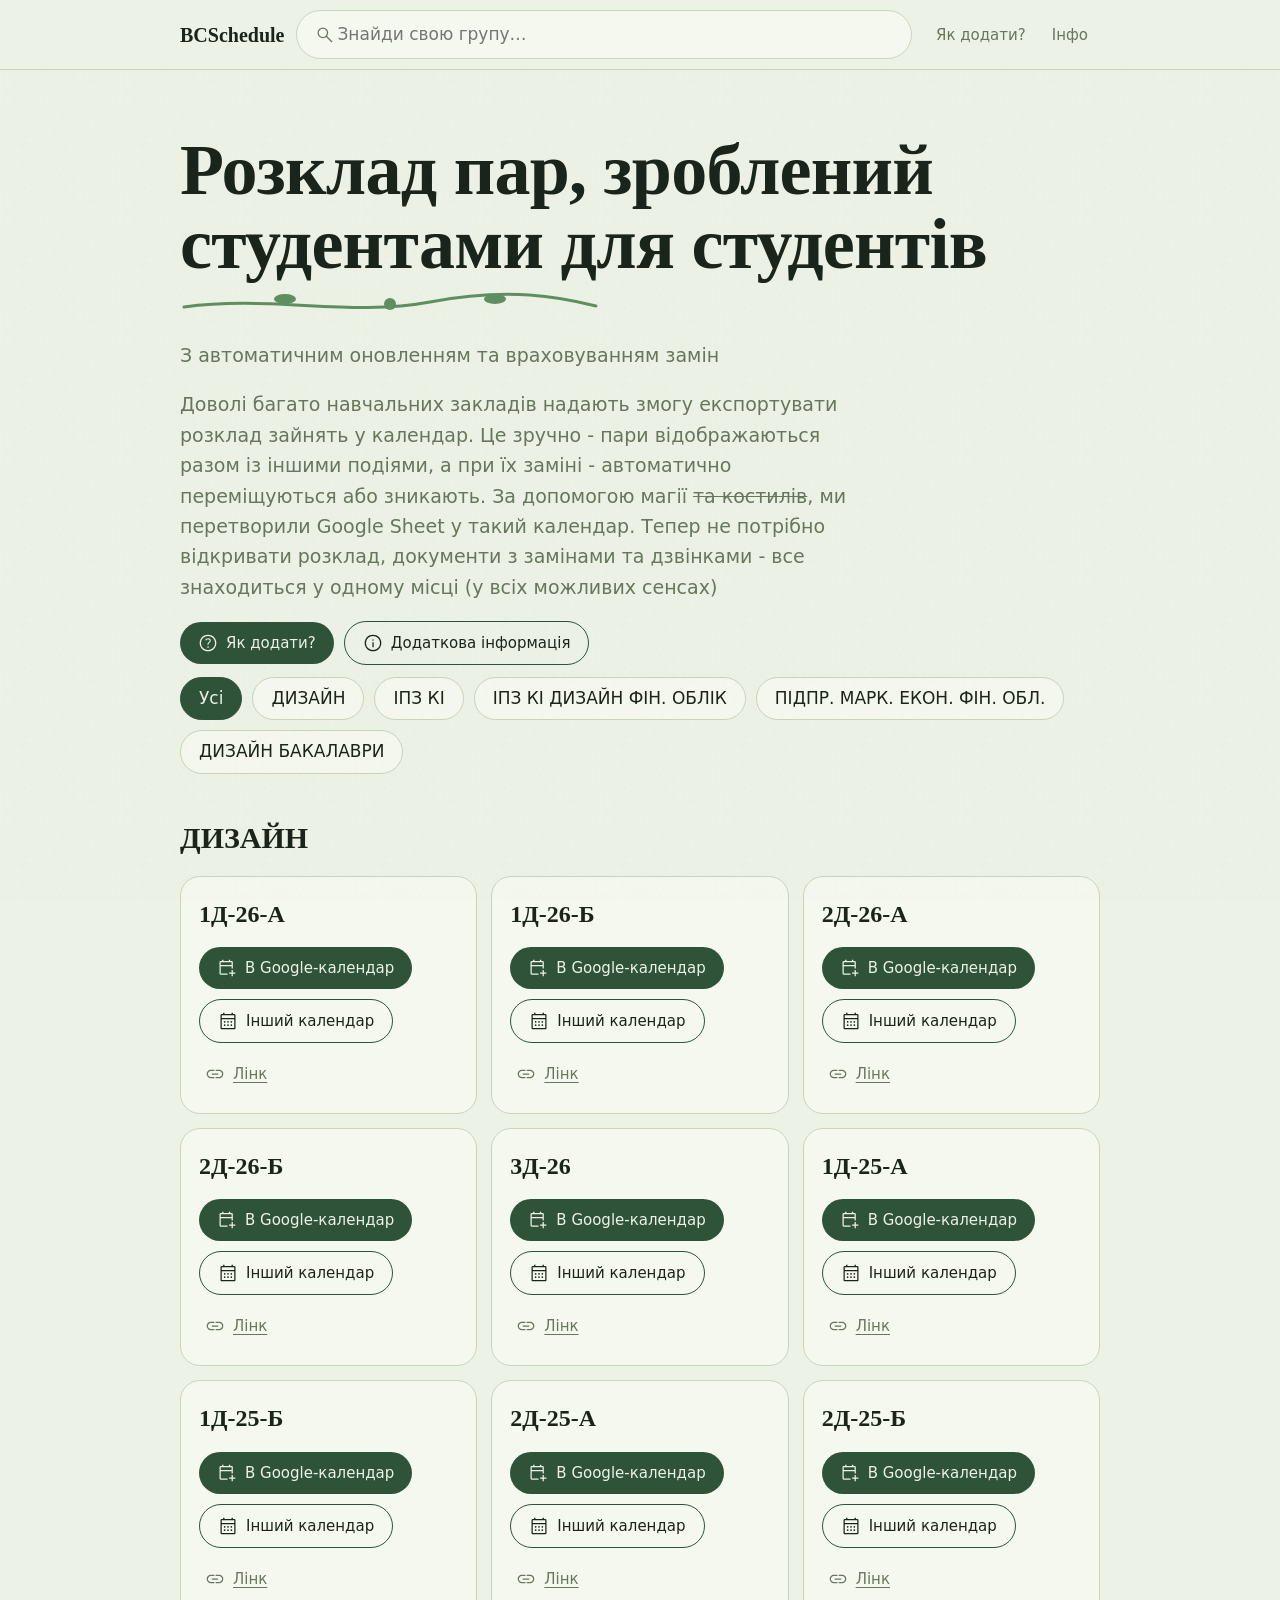
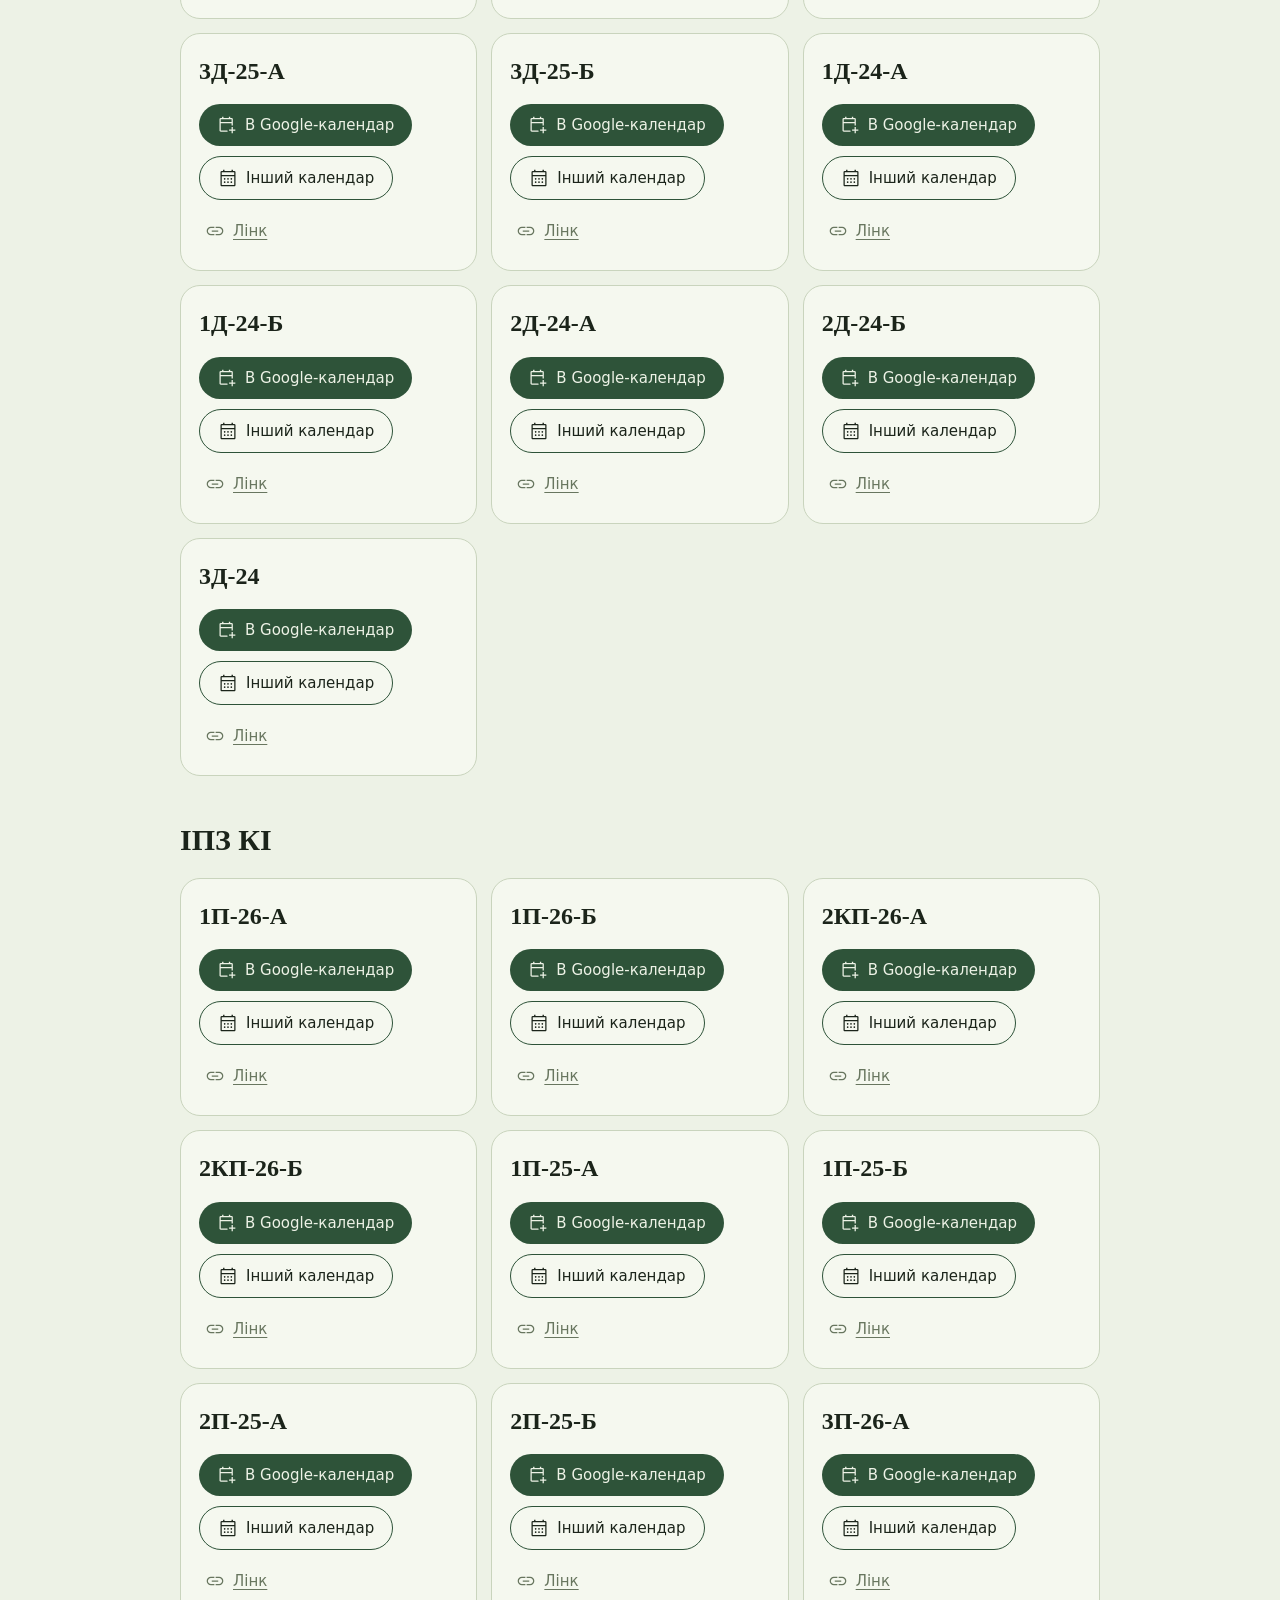
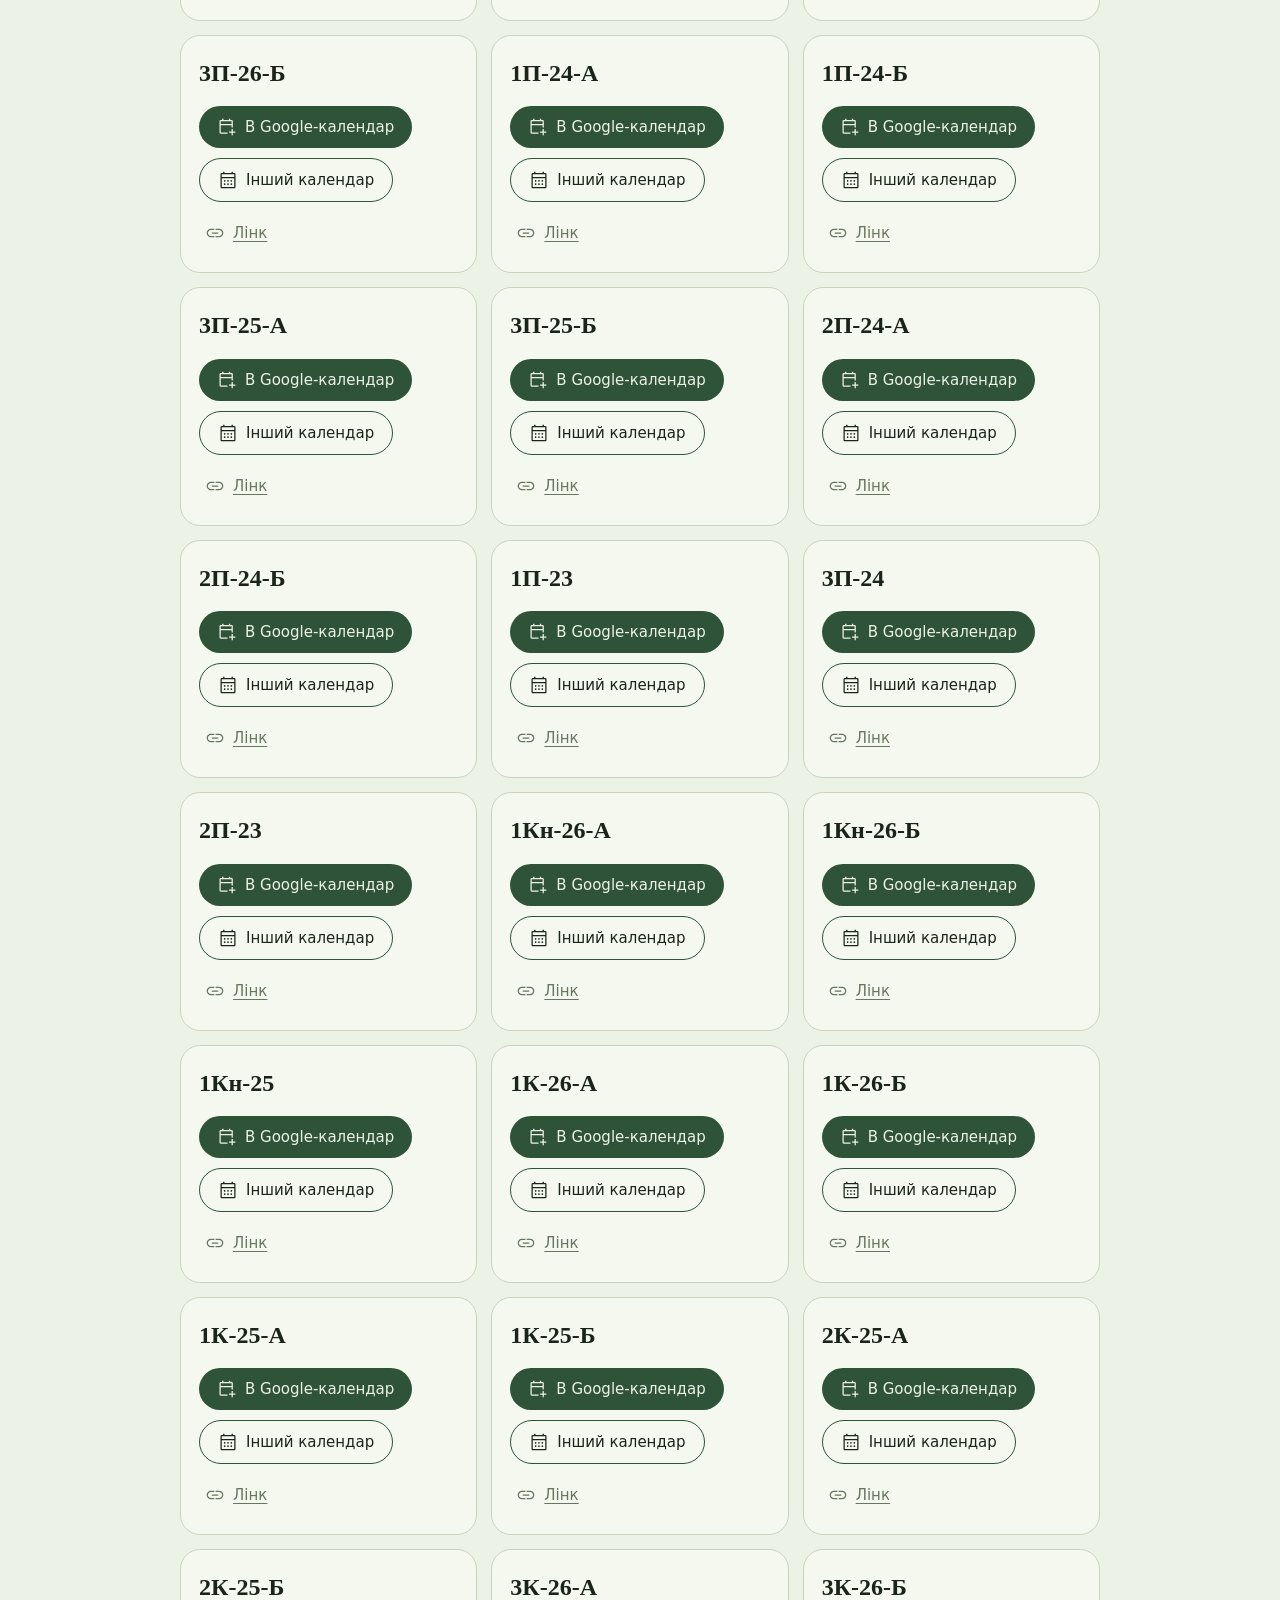
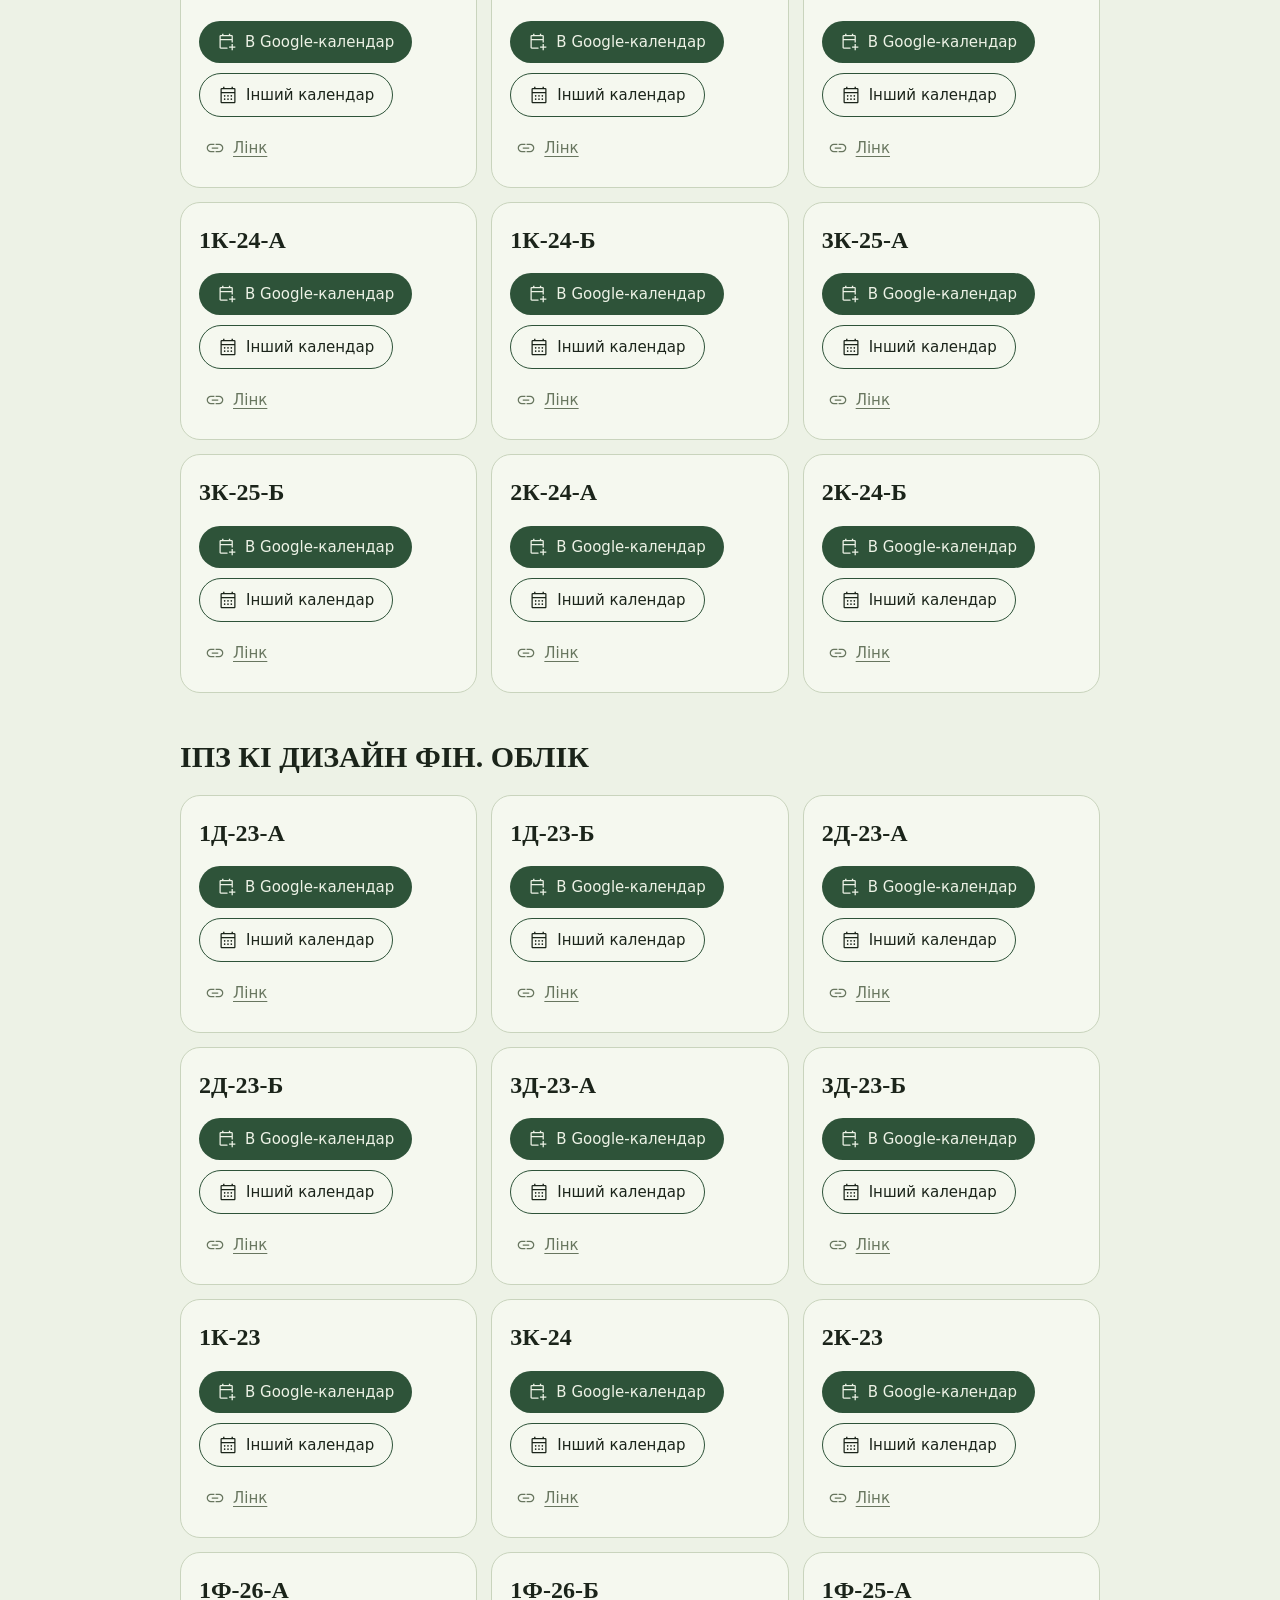
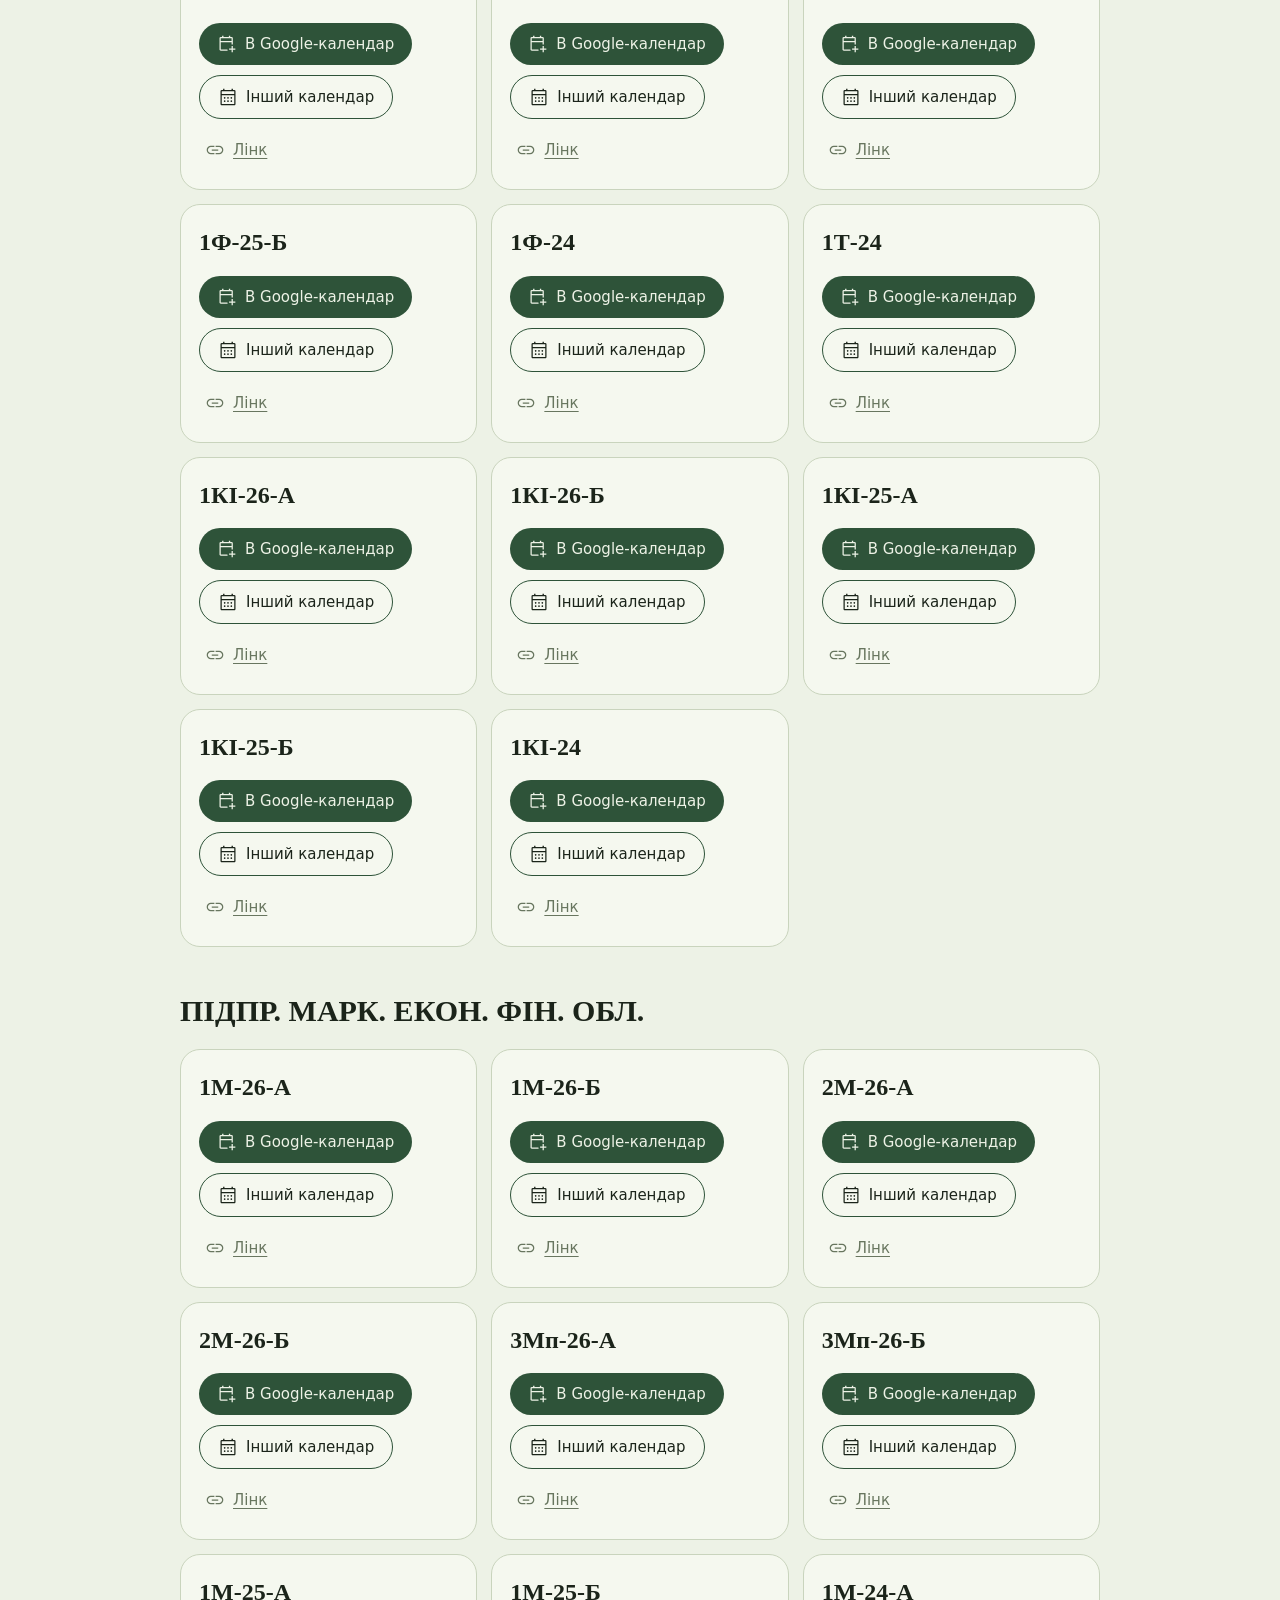
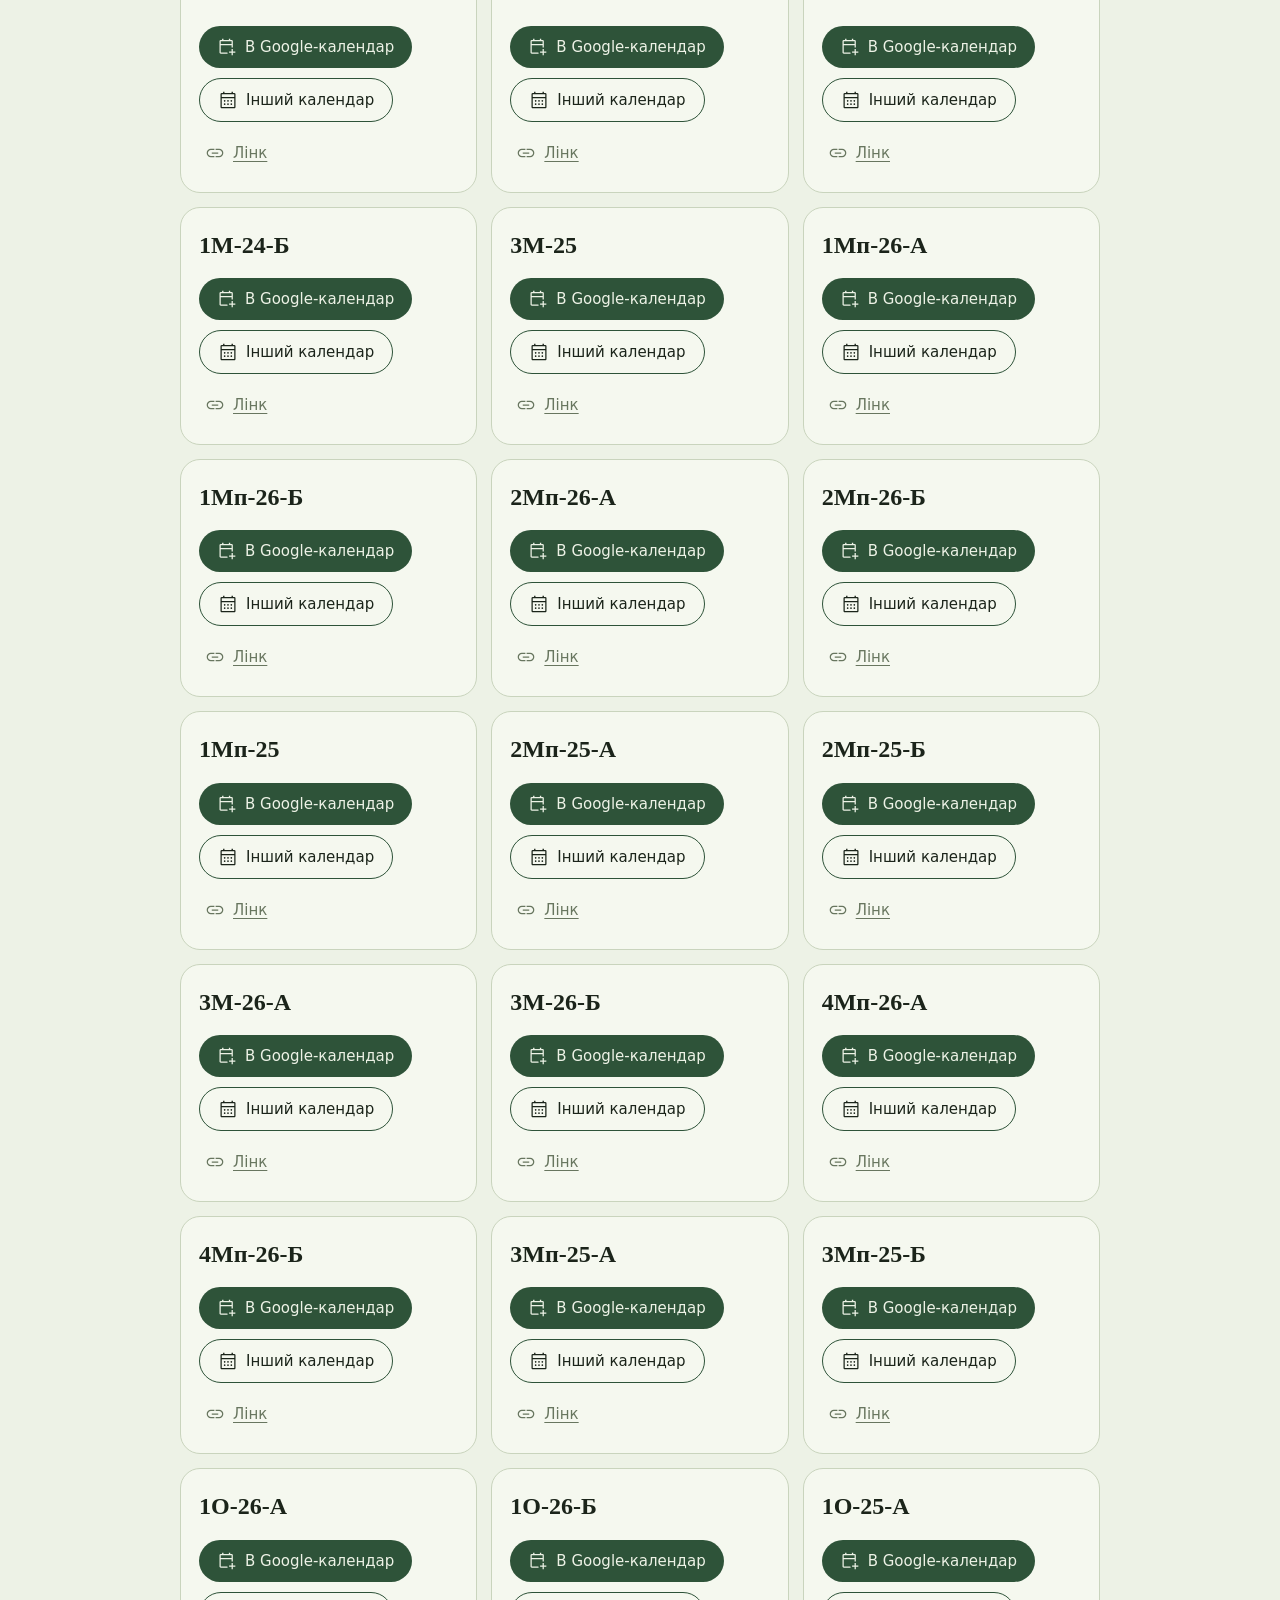
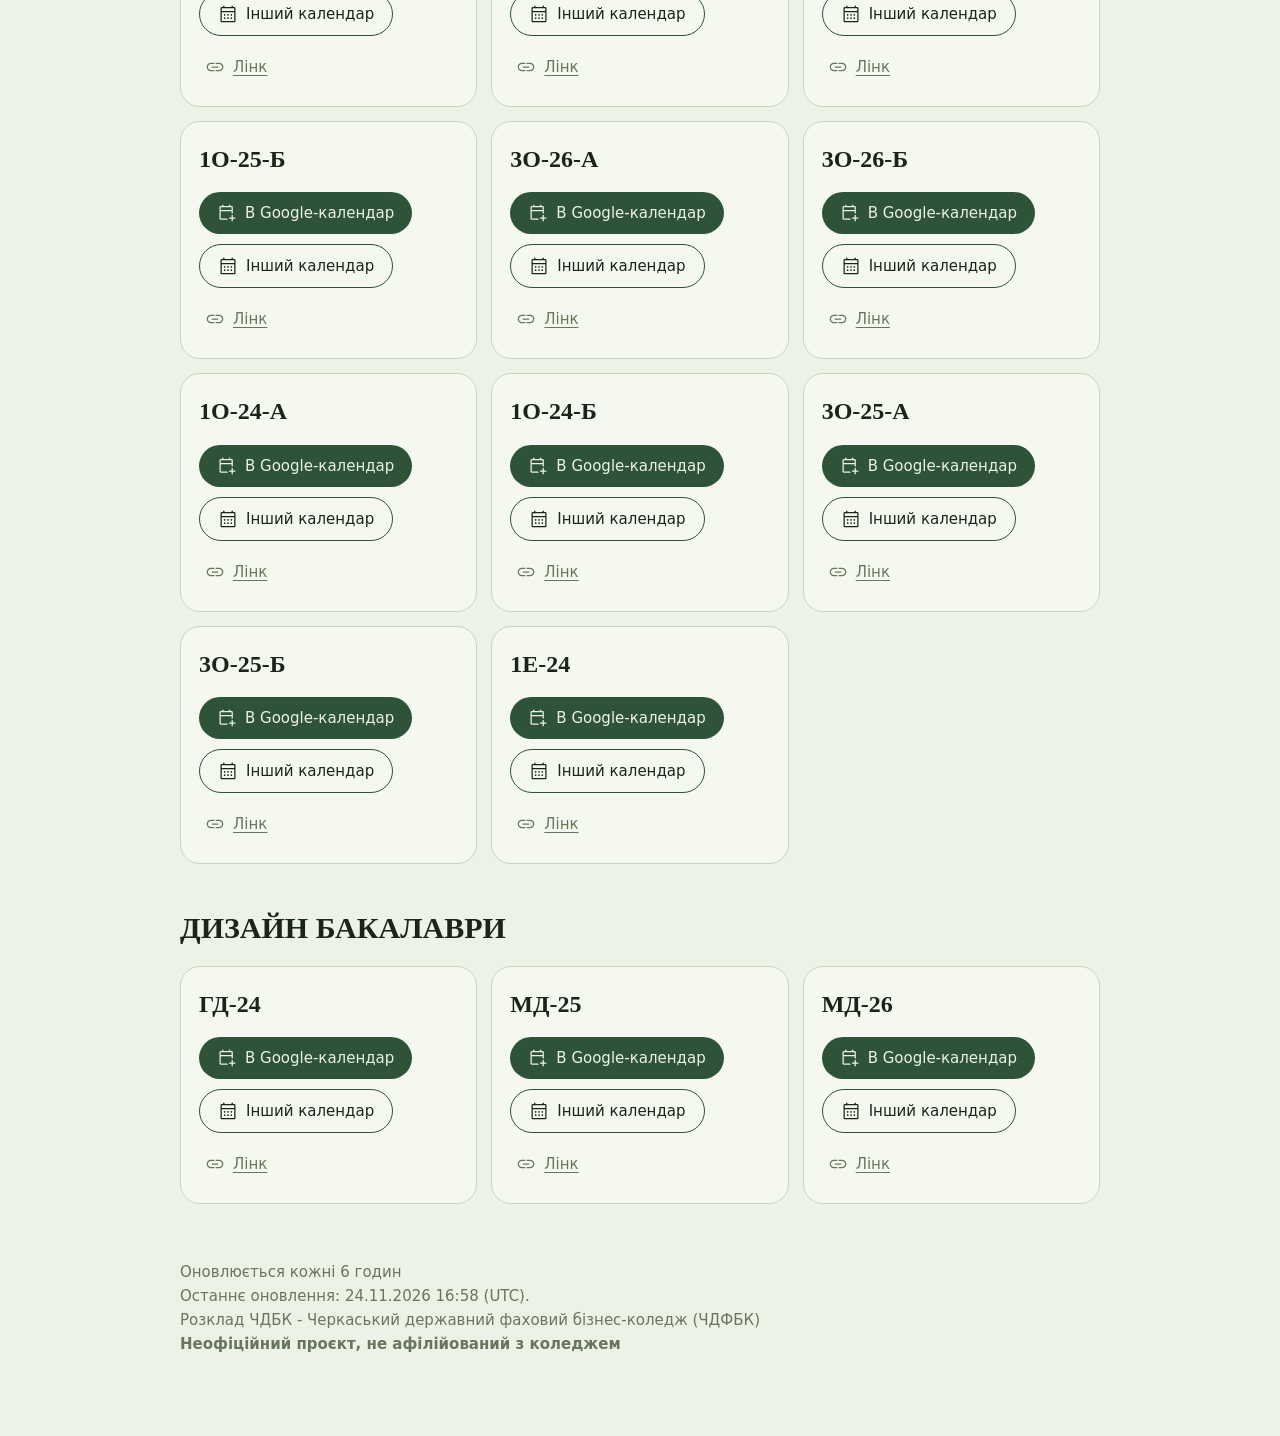
==== index.html @ 6fc3500c "regen calendars 2026-11-24" ====
<!doctype html><html lang="uk"><head><meta charset="utf-8">
<meta name="viewport" content="width=device-width,initial-scale=1">
<title>BCSchedule</title>
<link rel="icon" type="image/svg+xml" href="favicon.svg">
<meta name="description" content="Неофіційний розклад занять ЧДБК (ЧДФБК) з можливістю додавання у календар">
<meta name="keywords" content="розклад, ЧДБК, ЧДФБК, Черкаський державний фаховий бізнес-коледж, розклад занять, календар, групи, пари">
<meta name="theme-color" content="#edf2e6">
<meta property="og:type" content="website">
<meta property="og:title" content="Неофіційний розклад пар ЧДБК">
<meta property="og:description" content="Обирай групу — пари самі прийдуть у твій календар">
<script data-goatcounter="https://bcschedule.goatcounter.com/count" async src="//gc.zgo.at/count.js"></script>
<meta name="google-site-verification" content="uGk621K82j_O0Twhiou4c1LqOzossy-005O0nijx-Ig" />
<link rel="stylesheet" href="style.css"></head><body><svg aria-hidden="true" style="position:absolute;width:0;height:0;overflow:hidden"><defs><symbol id="i-search" viewBox="0 -960 960 960"><path d="M796-121 533-384q-30 26-70 40.5T378-329q-108 0-183-75t-75-181q0-106 75-181t182-75q106 0 180.5 75T632-585q0 43-14 83t-42 75l264 262-44 44ZM377-389q81 0 138-57.5T572-585q0-81-57-138.5T377-781q-82 0-139.5 57.5T180-585q0 81 57.5 138.5T377-389Z"/></symbol><symbol id="i-help" viewBox="0 -960 960 960"><path d="M511-258q11-11 11-27t-11-27q-11-11-27-11t-27 11q-11 11-11 27t11 27q11 11 27 11t27-11Zm-62-135h59q0-26 6.5-47.5T555-490q31-26 44-51t13-55q0-53-34.5-85T486-713q-49 0-86.5 24.5T345-621l53 20q11-28 33-43.5t52-15.5q34 0 55 18.5t21 47.5q0 22-13 41.5T508-512q-30 26-44.5 51.5T449-393Zm31 313q-82 0-155-31.5t-127.5-86Q143-252 111.5-325T80-480q0-83 31.5-156t86-127Q252-817 325-848.5T480-880q83 0 156 31.5T763-763q54 54 85.5 127T880-480q0 82-31.5 155T763-197.5q-54 54.5-127 86T480-80Zm0-60q142 0 241-99.5T820-480q0-142-99-241t-241-99q-141 0-240.5 99T140-480q0 141 99.5 240.5T480-140Zm0-340Z"/></symbol><symbol id="i-info" viewBox="0 -960 960 960"><path d="M453-280h60v-240h-60v240Zm50.5-323.2q9.5-9.2 9.5-22.8 0-14.45-9.48-24.22-9.48-9.78-23.5-9.78t-23.52 9.78Q447-640.45 447-626q0 13.6 9.48 22.8 9.48 9.2 23.5 9.2t23.52-9.2ZM480.27-80q-82.74 0-155.5-31.5Q252-143 197.5-197.5t-86-127.34Q80-397.68 80-480.5t31.5-155.66Q143-709 197.5-763t127.34-85.5Q397.68-880 480.5-880t155.66 31.5Q709-817 763-763t85.5 127Q880-563 880-480.27q0 82.74-31.5 155.5Q817-252 763-197.68q-54 54.31-127 86Q563-80 480.27-80Zm.23-60Q622-140 721-239.5t99-241Q820-622 721.19-721T480-820q-141 0-240.5 98.81T140-480q0 141 99.5 240.5t241 99.5Zm-.5-340Z"/></symbol><symbol id="i-gcal" viewBox="0 -960 960 960"><path d="M700-80v-120H580v-60h120v-120h60v120h120v60H760v120h-60Zm-520-80q-24 0-42-18t-18-42v-540q0-24 18-42t42-18h65v-60h65v60h260v-60h65v60h65q24 0 42 18t18 42v302q-15-2-30-2t-30 2v-112H180v350h320q0 15 3 30t8 30H180Zm0-470h520v-130H180v130Zm0 0v-130 130Z"/></symbol><symbol id="i-cal" viewBox="0 -960 960 960"><path d="M180-80q-24 0-42-18t-18-42v-620q0-24 18-42t42-18h65v-60h65v60h340v-60h65v60h65q24 0 42 18t18 42v620q0 24-18 42t-42 18H180Zm0-60h600v-430H180v430Zm0-490h600v-130H180v130Zm0 0v-130 130Zm300 230q-17 0-28.5-11.5T440-440q0-17 11.5-28.5T480-480q17 0 28.5 11.5T520-440q0 17-11.5 28.5T480-400Zm-188.5-11.5Q280-423 280-440t11.5-28.5Q303-480 320-480t28.5 11.5Q360-457 360-440t-11.5 28.5Q337-400 320-400t-28.5-11.5ZM640-400q-17 0-28.5-11.5T600-440q0-17 11.5-28.5T640-480q17 0 28.5 11.5T680-440q0 17-11.5 28.5T640-400ZM480-240q-17 0-28.5-11.5T440-280q0-17 11.5-28.5T480-320q17 0 28.5 11.5T520-280q0 17-11.5 28.5T480-240Zm-188.5-11.5Q280-263 280-280t11.5-28.5Q303-320 320-320t28.5 11.5Q360-297 360-280t-11.5 28.5Q337-240 320-240t-28.5-11.5ZM640-240q-17 0-28.5-11.5T600-280q0-17 11.5-28.5T640-320q17 0 28.5 11.5T680-280q0 17-11.5 28.5T640-240Z"/></symbol><symbol id="i-link" viewBox="0 -960 960 960"><path d="M450-280H280q-83 0-141.5-58.5T80-480q0-83 58.5-141.5T280-680h170v60H280q-58.33 0-99.17 40.76-40.83 40.77-40.83 99Q140-422 180.83-381q40.84 41 99.17 41h170v60ZM325-450v-60h310v60H325Zm185 170v-60h170q58.33 0 99.17-40.76 40.83-40.77 40.83-99Q820-538 779.17-579q-40.84-41-99.17-41H510v-60h170q83 0 141.5 58.5T880-480q0 83-58.5 141.5T680-280H510Z"/></symbol></defs></svg><nav class="nav"><div class="nav-in"><a class="brand" href="index.html">BCSchedule</a><div class="search"><svg class="ic"><use href="#i-search"/></svg><input id="q" placeholder="Знайди свою групу…" autocomplete="off"></div><span class="nav-links"><a href="guide.html">Як додати?</a><a href="info.html">Інфо</a></span></div></nav><div class="wrap">
<div class="hero"><h1>Розклад пар, зроблений студентами для студентів</h1>
<svg class="vine" viewBox="0 0 420 34" aria-hidden="true">
<path d="M4 20 C 90 8, 170 30, 250 15 S 380 10, 416 19"/>
<ellipse class="l1" cx="105" cy="12" rx="11" ry="5" transform="rotate(-24 105 12)"/>
<ellipse class="l2" cx="210" cy="17" rx="6" ry="6"/>
<ellipse class="l3" cx="315" cy="12" rx="11" ry="5" transform="rotate(18 315 12)"/>
</svg>
<p class="sub">З автоматичним оновленням та враховуванням замін</p>
<p class="sub">Доволі багато навчальних закладів надають змогу експортувати розклад зайнять у календар. Це зручно - пари відображаються разом із іншими подіями, а при їх заміні - автоматично переміщуються або зникають. За допомогою магії <s>та костилів</s>, ми перетворили Google Sheet у такий календар. Тепер не потрібно відкривати розклад, документи з замінами та дзвінками - все знаходиться у одному місці (у всіх можливих сенсах)</p>
<span class="row"><a class="btn fill" href="guide.html"><svg class="ic"><use href="#i-help"/></svg>Як додати?</a><a class="btn tonal" href="info.html"><svg class="ic"><use href="#i-info"/></svg>Додаткова інформація</a></span></div>
<div class="chips"><button class="chip on" data-s="">Усі</button><button class="chip" data-s="ДИЗАЙН">ДИЗАЙН</button><button class="chip" data-s="ІПЗ   КІ">ІПЗ КІ</button><button class="chip" data-s="ІПЗ   КІ ДИЗАЙН ФІН. ОБЛІК">ІПЗ КІ ДИЗАЙН ФІН. ОБЛІК</button><button class="chip" data-s="ПІДПР.  МАРК.   ЕКОН. ФІН. ОБЛ.">ПІДПР. МАРК. ЕКОН. ФІН. ОБЛ.</button><button class="chip" data-s="ДИЗАЙН БАКАЛАВРИ">ДИЗАЙН БАКАЛАВРИ</button></div>
<div id="secs"><h2>ДИЗАЙН</h2><div class='grid'><div class="card" style="animation-delay:0ms" data-g="1д-26-а" data-s="ДИЗАЙН"><span class="t">1Д-26-А</span><span class="row"><a class="btn fill" href="https://calendar.google.com/calendar/r?cid=https%3A%2F%2Fschdl.eu.cc%2Fcalendars%2F1%25D0%2594-26-%25D0%2590.ics" data-gcal="calendars/1Д-26-А.ics"><svg class="ic"><use href="#i-gcal"/></svg>В Google-календар</a><a class="btn tonal" href="webcal://schdl.eu.cc/calendars/1%D0%94-26-%D0%90.ics" data-sub="calendars/1Д-26-А.ics"><svg class="ic"><use href="#i-cal"/></svg>Інший календар</a><button class="btn out" data-link="calendars/1Д-26-А.ics"><svg class="ic"><use href="#i-link"/></svg>Лінк</button></span></div><div class="card" style="animation-delay:20ms" data-g="1д-26-б" data-s="ДИЗАЙН"><span class="t">1Д-26-Б</span><span class="row"><a class="btn fill" href="https://calendar.google.com/calendar/r?cid=https%3A%2F%2Fschdl.eu.cc%2Fcalendars%2F1%25D0%2594-26-%25D0%2591.ics" data-gcal="calendars/1Д-26-Б.ics"><svg class="ic"><use href="#i-gcal"/></svg>В Google-календар</a><a class="btn tonal" href="webcal://schdl.eu.cc/calendars/1%D0%94-26-%D0%91.ics" data-sub="calendars/1Д-26-Б.ics"><svg class="ic"><use href="#i-cal"/></svg>Інший календар</a><button class="btn out" data-link="calendars/1Д-26-Б.ics"><svg class="ic"><use href="#i-link"/></svg>Лінк</button></span></div><div class="card" style="animation-delay:40ms" data-g="2д-26-а" data-s="ДИЗАЙН"><span class="t">2Д-26-А</span><span class="row"><a class="btn fill" href="https://calendar.google.com/calendar/r?cid=https%3A%2F%2Fschdl.eu.cc%2Fcalendars%2F2%25D0%2594-26-%25D0%2590.ics" data-gcal="calendars/2Д-26-А.ics"><svg class="ic"><use href="#i-gcal"/></svg>В Google-календар</a><a class="btn tonal" href="webcal://schdl.eu.cc/calendars/2%D0%94-26-%D0%90.ics" data-sub="calendars/2Д-26-А.ics"><svg class="ic"><use href="#i-cal"/></svg>Інший календар</a><button class="btn out" data-link="calendars/2Д-26-А.ics"><svg class="ic"><use href="#i-link"/></svg>Лінк</button></span></div><div class="card" style="animation-delay:60ms" data-g="2д-26-б" data-s="ДИЗАЙН"><span class="t">2Д-26-Б</span><span class="row"><a class="btn fill" href="https://calendar.google.com/calendar/r?cid=https%3A%2F%2Fschdl.eu.cc%2Fcalendars%2F2%25D0%2594-26-%25D0%2591.ics" data-gcal="calendars/2Д-26-Б.ics"><svg class="ic"><use href="#i-gcal"/></svg>В Google-календар</a><a class="btn tonal" href="webcal://schdl.eu.cc/calendars/2%D0%94-26-%D0%91.ics" data-sub="calendars/2Д-26-Б.ics"><svg class="ic"><use href="#i-cal"/></svg>Інший календар</a><button class="btn out" data-link="calendars/2Д-26-Б.ics"><svg class="ic"><use href="#i-link"/></svg>Лінк</button></span></div><div class="card" style="animation-delay:80ms" data-g="3д-26" data-s="ДИЗАЙН"><span class="t">3Д-26</span><span class="row"><a class="btn fill" href="https://calendar.google.com/calendar/r?cid=https%3A%2F%2Fschdl.eu.cc%2Fcalendars%2F3%25D0%2594-26.ics" data-gcal="calendars/3Д-26.ics"><svg class="ic"><use href="#i-gcal"/></svg>В Google-календар</a><a class="btn tonal" href="webcal://schdl.eu.cc/calendars/3%D0%94-26.ics" data-sub="calendars/3Д-26.ics"><svg class="ic"><use href="#i-cal"/></svg>Інший календар</a><button class="btn out" data-link="calendars/3Д-26.ics"><svg class="ic"><use href="#i-link"/></svg>Лінк</button></span></div><div class="card" style="animation-delay:100ms" data-g="1д-25-а" data-s="ДИЗАЙН"><span class="t">1Д-25-А</span><span class="row"><a class="btn fill" href="https://calendar.google.com/calendar/r?cid=https%3A%2F%2Fschdl.eu.cc%2Fcalendars%2F1%25D0%2594-25-%25D0%2590.ics" data-gcal="calendars/1Д-25-А.ics"><svg class="ic"><use href="#i-gcal"/></svg>В Google-календар</a><a class="btn tonal" href="webcal://schdl.eu.cc/calendars/1%D0%94-25-%D0%90.ics" data-sub="calendars/1Д-25-А.ics"><svg class="ic"><use href="#i-cal"/></svg>Інший календар</a><button class="btn out" data-link="calendars/1Д-25-А.ics"><svg class="ic"><use href="#i-link"/></svg>Лінк</button></span></div><div class="card" style="animation-delay:120ms" data-g="1д-25-б" data-s="ДИЗАЙН"><span class="t">1Д-25-Б</span><span class="row"><a class="btn fill" href="https://calendar.google.com/calendar/r?cid=https%3A%2F%2Fschdl.eu.cc%2Fcalendars%2F1%25D0%2594-25-%25D0%2591.ics" data-gcal="calendars/1Д-25-Б.ics"><svg class="ic"><use href="#i-gcal"/></svg>В Google-календар</a><a class="btn tonal" href="webcal://schdl.eu.cc/calendars/1%D0%94-25-%D0%91.ics" data-sub="calendars/1Д-25-Б.ics"><svg class="ic"><use href="#i-cal"/></svg>Інший календар</a><button class="btn out" data-link="calendars/1Д-25-Б.ics"><svg class="ic"><use href="#i-link"/></svg>Лінк</button></span></div><div class="card" style="animation-delay:140ms" data-g="2д-25-а" data-s="ДИЗАЙН"><span class="t">2Д-25-А</span><span class="row"><a class="btn fill" href="https://calendar.google.com/calendar/r?cid=https%3A%2F%2Fschdl.eu.cc%2Fcalendars%2F2%25D0%2594-25-%25D0%2590.ics" data-gcal="calendars/2Д-25-А.ics"><svg class="ic"><use href="#i-gcal"/></svg>В Google-календар</a><a class="btn tonal" href="webcal://schdl.eu.cc/calendars/2%D0%94-25-%D0%90.ics" data-sub="calendars/2Д-25-А.ics"><svg class="ic"><use href="#i-cal"/></svg>Інший календар</a><button class="btn out" data-link="calendars/2Д-25-А.ics"><svg class="ic"><use href="#i-link"/></svg>Лінк</button></span></div><div class="card" style="animation-delay:160ms" data-g="2д-25-б" data-s="ДИЗАЙН"><span class="t">2Д-25-Б</span><span class="row"><a class="btn fill" href="https://calendar.google.com/calendar/r?cid=https%3A%2F%2Fschdl.eu.cc%2Fcalendars%2F2%25D0%2594-25-%25D0%2591.ics" data-gcal="calendars/2Д-25-Б.ics"><svg class="ic"><use href="#i-gcal"/></svg>В Google-календар</a><a class="btn tonal" href="webcal://schdl.eu.cc/calendars/2%D0%94-25-%D0%91.ics" data-sub="calendars/2Д-25-Б.ics"><svg class="ic"><use href="#i-cal"/></svg>Інший календар</a><button class="btn out" data-link="calendars/2Д-25-Б.ics"><svg class="ic"><use href="#i-link"/></svg>Лінк</button></span></div><div class="card" style="animation-delay:180ms" data-g="3д-25-а" data-s="ДИЗАЙН"><span class="t">3Д-25-А</span><span class="row"><a class="btn fill" href="https://calendar.google.com/calendar/r?cid=https%3A%2F%2Fschdl.eu.cc%2Fcalendars%2F3%25D0%2594-25-%25D0%2590.ics" data-gcal="calendars/3Д-25-А.ics"><svg class="ic"><use href="#i-gcal"/></svg>В Google-календар</a><a class="btn tonal" href="webcal://schdl.eu.cc/calendars/3%D0%94-25-%D0%90.ics" data-sub="calendars/3Д-25-А.ics"><svg class="ic"><use href="#i-cal"/></svg>Інший календар</a><button class="btn out" data-link="calendars/3Д-25-А.ics"><svg class="ic"><use href="#i-link"/></svg>Лінк</button></span></div><div class="card" style="animation-delay:200ms" data-g="3д-25-б" data-s="ДИЗАЙН"><span class="t">3Д-25-Б</span><span class="row"><a class="btn fill" href="https://calendar.google.com/calendar/r?cid=https%3A%2F%2Fschdl.eu.cc%2Fcalendars%2F3%25D0%2594-25-%25D0%2591.ics" data-gcal="calendars/3Д-25-Б.ics"><svg class="ic"><use href="#i-gcal"/></svg>В Google-календар</a><a class="btn tonal" href="webcal://schdl.eu.cc/calendars/3%D0%94-25-%D0%91.ics" data-sub="calendars/3Д-25-Б.ics"><svg class="ic"><use href="#i-cal"/></svg>Інший календар</a><button class="btn out" data-link="calendars/3Д-25-Б.ics"><svg class="ic"><use href="#i-link"/></svg>Лінк</button></span></div><div class="card" style="animation-delay:220ms" data-g="1д-24-а" data-s="ДИЗАЙН"><span class="t">1Д-24-А</span><span class="row"><a class="btn fill" href="https://calendar.google.com/calendar/r?cid=https%3A%2F%2Fschdl.eu.cc%2Fcalendars%2F1%25D0%2594-24-%25D0%2590.ics" data-gcal="calendars/1Д-24-А.ics"><svg class="ic"><use href="#i-gcal"/></svg>В Google-календар</a><a class="btn tonal" href="webcal://schdl.eu.cc/calendars/1%D0%94-24-%D0%90.ics" data-sub="calendars/1Д-24-А.ics"><svg class="ic"><use href="#i-cal"/></svg>Інший календар</a><button class="btn out" data-link="calendars/1Д-24-А.ics"><svg class="ic"><use href="#i-link"/></svg>Лінк</button></span></div><div class="card" style="animation-delay:240ms" data-g="1д-24-б" data-s="ДИЗАЙН"><span class="t">1Д-24-Б</span><span class="row"><a class="btn fill" href="https://calendar.google.com/calendar/r?cid=https%3A%2F%2Fschdl.eu.cc%2Fcalendars%2F1%25D0%2594-24-%25D0%2591.ics" data-gcal="calendars/1Д-24-Б.ics"><svg class="ic"><use href="#i-gcal"/></svg>В Google-календар</a><a class="btn tonal" href="webcal://schdl.eu.cc/calendars/1%D0%94-24-%D0%91.ics" data-sub="calendars/1Д-24-Б.ics"><svg class="ic"><use href="#i-cal"/></svg>Інший календар</a><button class="btn out" data-link="calendars/1Д-24-Б.ics"><svg class="ic"><use href="#i-link"/></svg>Лінк</button></span></div><div class="card" style="animation-delay:260ms" data-g="2д-24-а" data-s="ДИЗАЙН"><span class="t">2Д-24-А</span><span class="row"><a class="btn fill" href="https://calendar.google.com/calendar/r?cid=https%3A%2F%2Fschdl.eu.cc%2Fcalendars%2F2%25D0%2594-24-%25D0%2590.ics" data-gcal="calendars/2Д-24-А.ics"><svg class="ic"><use href="#i-gcal"/></svg>В Google-календар</a><a class="btn tonal" href="webcal://schdl.eu.cc/calendars/2%D0%94-24-%D0%90.ics" data-sub="calendars/2Д-24-А.ics"><svg class="ic"><use href="#i-cal"/></svg>Інший календар</a><button class="btn out" data-link="calendars/2Д-24-А.ics"><svg class="ic"><use href="#i-link"/></svg>Лінк</button></span></div><div class="card" style="animation-delay:280ms" data-g="2д-24-б" data-s="ДИЗАЙН"><span class="t">2Д-24-Б</span><span class="row"><a class="btn fill" href="https://calendar.google.com/calendar/r?cid=https%3A%2F%2Fschdl.eu.cc%2Fcalendars%2F2%25D0%2594-24-%25D0%2591.ics" data-gcal="calendars/2Д-24-Б.ics"><svg class="ic"><use href="#i-gcal"/></svg>В Google-календар</a><a class="btn tonal" href="webcal://schdl.eu.cc/calendars/2%D0%94-24-%D0%91.ics" data-sub="calendars/2Д-24-Б.ics"><svg class="ic"><use href="#i-cal"/></svg>Інший календар</a><button class="btn out" data-link="calendars/2Д-24-Б.ics"><svg class="ic"><use href="#i-link"/></svg>Лінк</button></span></div><div class="card" style="animation-delay:300ms" data-g="3д-24" data-s="ДИЗАЙН"><span class="t">3Д-24</span><span class="row"><a class="btn fill" href="https://calendar.google.com/calendar/r?cid=https%3A%2F%2Fschdl.eu.cc%2Fcalendars%2F3%25D0%2594-24.ics" data-gcal="calendars/3Д-24.ics"><svg class="ic"><use href="#i-gcal"/></svg>В Google-календар</a><a class="btn tonal" href="webcal://schdl.eu.cc/calendars/3%D0%94-24.ics" data-sub="calendars/3Д-24.ics"><svg class="ic"><use href="#i-cal"/></svg>Інший календар</a><button class="btn out" data-link="calendars/3Д-24.ics"><svg class="ic"><use href="#i-link"/></svg>Лінк</button></span></div></div><h2>ІПЗ КІ</h2><div class='grid'><div class="card" style="animation-delay:0ms" data-g="1п-26-а" data-s="ІПЗ   КІ"><span class="t">1П-26-А</span><span class="row"><a class="btn fill" href="https://calendar.google.com/calendar/r?cid=https%3A%2F%2Fschdl.eu.cc%2Fcalendars%2F1%25D0%259F-26-%25D0%2590.ics" data-gcal="calendars/1П-26-А.ics"><svg class="ic"><use href="#i-gcal"/></svg>В Google-календар</a><a class="btn tonal" href="webcal://schdl.eu.cc/calendars/1%D0%9F-26-%D0%90.ics" data-sub="calendars/1П-26-А.ics"><svg class="ic"><use href="#i-cal"/></svg>Інший календар</a><button class="btn out" data-link="calendars/1П-26-А.ics"><svg class="ic"><use href="#i-link"/></svg>Лінк</button></span></div><div class="card" style="animation-delay:20ms" data-g="1п-26-б" data-s="ІПЗ   КІ"><span class="t">1П-26-Б</span><span class="row"><a class="btn fill" href="https://calendar.google.com/calendar/r?cid=https%3A%2F%2Fschdl.eu.cc%2Fcalendars%2F1%25D0%259F-26-%25D0%2591.ics" data-gcal="calendars/1П-26-Б.ics"><svg class="ic"><use href="#i-gcal"/></svg>В Google-календар</a><a class="btn tonal" href="webcal://schdl.eu.cc/calendars/1%D0%9F-26-%D0%91.ics" data-sub="calendars/1П-26-Б.ics"><svg class="ic"><use href="#i-cal"/></svg>Інший календар</a><button class="btn out" data-link="calendars/1П-26-Б.ics"><svg class="ic"><use href="#i-link"/></svg>Лінк</button></span></div><div class="card" style="animation-delay:40ms" data-g="2кп-26-а" data-s="ІПЗ   КІ"><span class="t">2КП-26-А</span><span class="row"><a class="btn fill" href="https://calendar.google.com/calendar/r?cid=https%3A%2F%2Fschdl.eu.cc%2Fcalendars%2F2%25D0%259A%25D0%259F-26-%25D0%2590.ics" data-gcal="calendars/2КП-26-А.ics"><svg class="ic"><use href="#i-gcal"/></svg>В Google-календар</a><a class="btn tonal" href="webcal://schdl.eu.cc/calendars/2%D0%9A%D0%9F-26-%D0%90.ics" data-sub="calendars/2КП-26-А.ics"><svg class="ic"><use href="#i-cal"/></svg>Інший календар</a><button class="btn out" data-link="calendars/2КП-26-А.ics"><svg class="ic"><use href="#i-link"/></svg>Лінк</button></span></div><div class="card" style="animation-delay:60ms" data-g="2кп-26-б" data-s="ІПЗ   КІ"><span class="t">2КП-26-Б</span><span class="row"><a class="btn fill" href="https://calendar.google.com/calendar/r?cid=https%3A%2F%2Fschdl.eu.cc%2Fcalendars%2F2%25D0%259A%25D0%259F-26-%25D0%2591.ics" data-gcal="calendars/2КП-26-Б.ics"><svg class="ic"><use href="#i-gcal"/></svg>В Google-календар</a><a class="btn tonal" href="webcal://schdl.eu.cc/calendars/2%D0%9A%D0%9F-26-%D0%91.ics" data-sub="calendars/2КП-26-Б.ics"><svg class="ic"><use href="#i-cal"/></svg>Інший календар</a><button class="btn out" data-link="calendars/2КП-26-Б.ics"><svg class="ic"><use href="#i-link"/></svg>Лінк</button></span></div><div class="card" style="animation-delay:80ms" data-g="1п-25-а" data-s="ІПЗ   КІ"><span class="t">1П-25-А</span><span class="row"><a class="btn fill" href="https://calendar.google.com/calendar/r?cid=https%3A%2F%2Fschdl.eu.cc%2Fcalendars%2F1%25D0%259F-25-%25D0%2590.ics" data-gcal="calendars/1П-25-А.ics"><svg class="ic"><use href="#i-gcal"/></svg>В Google-календар</a><a class="btn tonal" href="webcal://schdl.eu.cc/calendars/1%D0%9F-25-%D0%90.ics" data-sub="calendars/1П-25-А.ics"><svg class="ic"><use href="#i-cal"/></svg>Інший календар</a><button class="btn out" data-link="calendars/1П-25-А.ics"><svg class="ic"><use href="#i-link"/></svg>Лінк</button></span></div><div class="card" style="animation-delay:100ms" data-g="1п-25-б" data-s="ІПЗ   КІ"><span class="t">1П-25-Б</span><span class="row"><a class="btn fill" href="https://calendar.google.com/calendar/r?cid=https%3A%2F%2Fschdl.eu.cc%2Fcalendars%2F1%25D0%259F-25-%25D0%2591.ics" data-gcal="calendars/1П-25-Б.ics"><svg class="ic"><use href="#i-gcal"/></svg>В Google-календар</a><a class="btn tonal" href="webcal://schdl.eu.cc/calendars/1%D0%9F-25-%D0%91.ics" data-sub="calendars/1П-25-Б.ics"><svg class="ic"><use href="#i-cal"/></svg>Інший календар</a><button class="btn out" data-link="calendars/1П-25-Б.ics"><svg class="ic"><use href="#i-link"/></svg>Лінк</button></span></div><div class="card" style="animation-delay:120ms" data-g="2п-25-а" data-s="ІПЗ   КІ"><span class="t">2П-25-А</span><span class="row"><a class="btn fill" href="https://calendar.google.com/calendar/r?cid=https%3A%2F%2Fschdl.eu.cc%2Fcalendars%2F2%25D0%259F-25-%25D0%2590.ics" data-gcal="calendars/2П-25-А.ics"><svg class="ic"><use href="#i-gcal"/></svg>В Google-календар</a><a class="btn tonal" href="webcal://schdl.eu.cc/calendars/2%D0%9F-25-%D0%90.ics" data-sub="calendars/2П-25-А.ics"><svg class="ic"><use href="#i-cal"/></svg>Інший календар</a><button class="btn out" data-link="calendars/2П-25-А.ics"><svg class="ic"><use href="#i-link"/></svg>Лінк</button></span></div><div class="card" style="animation-delay:140ms" data-g="2п-25-б" data-s="ІПЗ   КІ"><span class="t">2П-25-Б</span><span class="row"><a class="btn fill" href="https://calendar.google.com/calendar/r?cid=https%3A%2F%2Fschdl.eu.cc%2Fcalendars%2F2%25D0%259F-25-%25D0%2591.ics" data-gcal="calendars/2П-25-Б.ics"><svg class="ic"><use href="#i-gcal"/></svg>В Google-календар</a><a class="btn tonal" href="webcal://schdl.eu.cc/calendars/2%D0%9F-25-%D0%91.ics" data-sub="calendars/2П-25-Б.ics"><svg class="ic"><use href="#i-cal"/></svg>Інший календар</a><button class="btn out" data-link="calendars/2П-25-Б.ics"><svg class="ic"><use href="#i-link"/></svg>Лінк</button></span></div><div class="card" style="animation-delay:160ms" data-g="3п-26-а" data-s="ІПЗ   КІ"><span class="t">3П-26-А</span><span class="row"><a class="btn fill" href="https://calendar.google.com/calendar/r?cid=https%3A%2F%2Fschdl.eu.cc%2Fcalendars%2F3%25D0%259F-26-%25D0%2590.ics" data-gcal="calendars/3П-26-А.ics"><svg class="ic"><use href="#i-gcal"/></svg>В Google-календар</a><a class="btn tonal" href="webcal://schdl.eu.cc/calendars/3%D0%9F-26-%D0%90.ics" data-sub="calendars/3П-26-А.ics"><svg class="ic"><use href="#i-cal"/></svg>Інший календар</a><button class="btn out" data-link="calendars/3П-26-А.ics"><svg class="ic"><use href="#i-link"/></svg>Лінк</button></span></div><div class="card" style="animation-delay:180ms" data-g="3п-26-б" data-s="ІПЗ   КІ"><span class="t">3П-26-Б</span><span class="row"><a class="btn fill" href="https://calendar.google.com/calendar/r?cid=https%3A%2F%2Fschdl.eu.cc%2Fcalendars%2F3%25D0%259F-26-%25D0%2591.ics" data-gcal="calendars/3П-26-Б.ics"><svg class="ic"><use href="#i-gcal"/></svg>В Google-календар</a><a class="btn tonal" href="webcal://schdl.eu.cc/calendars/3%D0%9F-26-%D0%91.ics" data-sub="calendars/3П-26-Б.ics"><svg class="ic"><use href="#i-cal"/></svg>Інший календар</a><button class="btn out" data-link="calendars/3П-26-Б.ics"><svg class="ic"><use href="#i-link"/></svg>Лінк</button></span></div><div class="card" style="animation-delay:200ms" data-g="1п-24-а" data-s="ІПЗ   КІ"><span class="t">1П-24-А</span><span class="row"><a class="btn fill" href="https://calendar.google.com/calendar/r?cid=https%3A%2F%2Fschdl.eu.cc%2Fcalendars%2F1%25D0%259F-24-%25D0%2590.ics" data-gcal="calendars/1П-24-А.ics"><svg class="ic"><use href="#i-gcal"/></svg>В Google-календар</a><a class="btn tonal" href="webcal://schdl.eu.cc/calendars/1%D0%9F-24-%D0%90.ics" data-sub="calendars/1П-24-А.ics"><svg class="ic"><use href="#i-cal"/></svg>Інший календар</a><button class="btn out" data-link="calendars/1П-24-А.ics"><svg class="ic"><use href="#i-link"/></svg>Лінк</button></span></div><div class="card" style="animation-delay:220ms" data-g="1п-24-б" data-s="ІПЗ   КІ"><span class="t">1П-24-Б</span><span class="row"><a class="btn fill" href="https://calendar.google.com/calendar/r?cid=https%3A%2F%2Fschdl.eu.cc%2Fcalendars%2F1%25D0%259F-24-%25D0%2591.ics" data-gcal="calendars/1П-24-Б.ics"><svg class="ic"><use href="#i-gcal"/></svg>В Google-календар</a><a class="btn tonal" href="webcal://schdl.eu.cc/calendars/1%D0%9F-24-%D0%91.ics" data-sub="calendars/1П-24-Б.ics"><svg class="ic"><use href="#i-cal"/></svg>Інший календар</a><button class="btn out" data-link="calendars/1П-24-Б.ics"><svg class="ic"><use href="#i-link"/></svg>Лінк</button></span></div><div class="card" style="animation-delay:240ms" data-g="3п-25-а" data-s="ІПЗ   КІ"><span class="t">3П-25-А</span><span class="row"><a class="btn fill" href="https://calendar.google.com/calendar/r?cid=https%3A%2F%2Fschdl.eu.cc%2Fcalendars%2F3%25D0%259F-25-%25D0%2590.ics" data-gcal="calendars/3П-25-А.ics"><svg class="ic"><use href="#i-gcal"/></svg>В Google-календар</a><a class="btn tonal" href="webcal://schdl.eu.cc/calendars/3%D0%9F-25-%D0%90.ics" data-sub="calendars/3П-25-А.ics"><svg class="ic"><use href="#i-cal"/></svg>Інший календар</a><button class="btn out" data-link="calendars/3П-25-А.ics"><svg class="ic"><use href="#i-link"/></svg>Лінк</button></span></div><div class="card" style="animation-delay:260ms" data-g="3п-25-б" data-s="ІПЗ   КІ"><span class="t">3П-25-Б</span><span class="row"><a class="btn fill" href="https://calendar.google.com/calendar/r?cid=https%3A%2F%2Fschdl.eu.cc%2Fcalendars%2F3%25D0%259F-25-%25D0%2591.ics" data-gcal="calendars/3П-25-Б.ics"><svg class="ic"><use href="#i-gcal"/></svg>В Google-календар</a><a class="btn tonal" href="webcal://schdl.eu.cc/calendars/3%D0%9F-25-%D0%91.ics" data-sub="calendars/3П-25-Б.ics"><svg class="ic"><use href="#i-cal"/></svg>Інший календар</a><button class="btn out" data-link="calendars/3П-25-Б.ics"><svg class="ic"><use href="#i-link"/></svg>Лінк</button></span></div><div class="card" style="animation-delay:280ms" data-g="2п-24-а" data-s="ІПЗ   КІ"><span class="t">2П-24-А</span><span class="row"><a class="btn fill" href="https://calendar.google.com/calendar/r?cid=https%3A%2F%2Fschdl.eu.cc%2Fcalendars%2F2%25D0%259F-24-%25D0%2590.ics" data-gcal="calendars/2П-24-А.ics"><svg class="ic"><use href="#i-gcal"/></svg>В Google-календар</a><a class="btn tonal" href="webcal://schdl.eu.cc/calendars/2%D0%9F-24-%D0%90.ics" data-sub="calendars/2П-24-А.ics"><svg class="ic"><use href="#i-cal"/></svg>Інший календар</a><button class="btn out" data-link="calendars/2П-24-А.ics"><svg class="ic"><use href="#i-link"/></svg>Лінк</button></span></div><div class="card" style="animation-delay:300ms" data-g="2п-24-б" data-s="ІПЗ   КІ"><span class="t">2П-24-Б</span><span class="row"><a class="btn fill" href="https://calendar.google.com/calendar/r?cid=https%3A%2F%2Fschdl.eu.cc%2Fcalendars%2F2%25D0%259F-24-%25D0%2591.ics" data-gcal="calendars/2П-24-Б.ics"><svg class="ic"><use href="#i-gcal"/></svg>В Google-календар</a><a class="btn tonal" href="webcal://schdl.eu.cc/calendars/2%D0%9F-24-%D0%91.ics" data-sub="calendars/2П-24-Б.ics"><svg class="ic"><use href="#i-cal"/></svg>Інший календар</a><button class="btn out" data-link="calendars/2П-24-Б.ics"><svg class="ic"><use href="#i-link"/></svg>Лінк</button></span></div><div class="card" style="animation-delay:320ms" data-g="1п-23" data-s="ІПЗ   КІ"><span class="t">1П-23</span><span class="row"><a class="btn fill" href="https://calendar.google.com/calendar/r?cid=https%3A%2F%2Fschdl.eu.cc%2Fcalendars%2F1%25D0%259F-23.ics" data-gcal="calendars/1П-23.ics"><svg class="ic"><use href="#i-gcal"/></svg>В Google-календар</a><a class="btn tonal" href="webcal://schdl.eu.cc/calendars/1%D0%9F-23.ics" data-sub="calendars/1П-23.ics"><svg class="ic"><use href="#i-cal"/></svg>Інший календар</a><button class="btn out" data-link="calendars/1П-23.ics"><svg class="ic"><use href="#i-link"/></svg>Лінк</button></span></div><div class="card" style="animation-delay:340ms" data-g="3п-24" data-s="ІПЗ   КІ"><span class="t">3П-24</span><span class="row"><a class="btn fill" href="https://calendar.google.com/calendar/r?cid=https%3A%2F%2Fschdl.eu.cc%2Fcalendars%2F3%25D0%259F-24.ics" data-gcal="calendars/3П-24.ics"><svg class="ic"><use href="#i-gcal"/></svg>В Google-календар</a><a class="btn tonal" href="webcal://schdl.eu.cc/calendars/3%D0%9F-24.ics" data-sub="calendars/3П-24.ics"><svg class="ic"><use href="#i-cal"/></svg>Інший календар</a><button class="btn out" data-link="calendars/3П-24.ics"><svg class="ic"><use href="#i-link"/></svg>Лінк</button></span></div><div class="card" style="animation-delay:360ms" data-g="2п-23" data-s="ІПЗ   КІ"><span class="t">2П-23</span><span class="row"><a class="btn fill" href="https://calendar.google.com/calendar/r?cid=https%3A%2F%2Fschdl.eu.cc%2Fcalendars%2F2%25D0%259F-23.ics" data-gcal="calendars/2П-23.ics"><svg class="ic"><use href="#i-gcal"/></svg>В Google-календар</a><a class="btn tonal" href="webcal://schdl.eu.cc/calendars/2%D0%9F-23.ics" data-sub="calendars/2П-23.ics"><svg class="ic"><use href="#i-cal"/></svg>Інший календар</a><button class="btn out" data-link="calendars/2П-23.ics"><svg class="ic"><use href="#i-link"/></svg>Лінк</button></span></div><div class="card" style="animation-delay:380ms" data-g="1кн-26-а" data-s="ІПЗ   КІ"><span class="t">1Кн-26-А</span><span class="row"><a class="btn fill" href="https://calendar.google.com/calendar/r?cid=https%3A%2F%2Fschdl.eu.cc%2Fcalendars%2F1%25D0%259A%25D0%25BD-26-%25D0%2590.ics" data-gcal="calendars/1Кн-26-А.ics"><svg class="ic"><use href="#i-gcal"/></svg>В Google-календар</a><a class="btn tonal" href="webcal://schdl.eu.cc/calendars/1%D0%9A%D0%BD-26-%D0%90.ics" data-sub="calendars/1Кн-26-А.ics"><svg class="ic"><use href="#i-cal"/></svg>Інший календар</a><button class="btn out" data-link="calendars/1Кн-26-А.ics"><svg class="ic"><use href="#i-link"/></svg>Лінк</button></span></div><div class="card" style="animation-delay:400ms" data-g="1кн-26-б" data-s="ІПЗ   КІ"><span class="t">1Кн-26-Б</span><span class="row"><a class="btn fill" href="https://calendar.google.com/calendar/r?cid=https%3A%2F%2Fschdl.eu.cc%2Fcalendars%2F1%25D0%259A%25D0%25BD-26-%25D0%2591.ics" data-gcal="calendars/1Кн-26-Б.ics"><svg class="ic"><use href="#i-gcal"/></svg>В Google-календар</a><a class="btn tonal" href="webcal://schdl.eu.cc/calendars/1%D0%9A%D0%BD-26-%D0%91.ics" data-sub="calendars/1Кн-26-Б.ics"><svg class="ic"><use href="#i-cal"/></svg>Інший календар</a><button class="btn out" data-link="calendars/1Кн-26-Б.ics"><svg class="ic"><use href="#i-link"/></svg>Лінк</button></span></div><div class="card" style="animation-delay:400ms" data-g="1кн-25" data-s="ІПЗ   КІ"><span class="t">1Кн-25</span><span class="row"><a class="btn fill" href="https://calendar.google.com/calendar/r?cid=https%3A%2F%2Fschdl.eu.cc%2Fcalendars%2F1%25D0%259A%25D0%25BD-25.ics" data-gcal="calendars/1Кн-25.ics"><svg class="ic"><use href="#i-gcal"/></svg>В Google-календар</a><a class="btn tonal" href="webcal://schdl.eu.cc/calendars/1%D0%9A%D0%BD-25.ics" data-sub="calendars/1Кн-25.ics"><svg class="ic"><use href="#i-cal"/></svg>Інший календар</a><button class="btn out" data-link="calendars/1Кн-25.ics"><svg class="ic"><use href="#i-link"/></svg>Лінк</button></span></div><div class="card" style="animation-delay:400ms" data-g="1к-26-а" data-s="ІПЗ   КІ"><span class="t">1К-26-А</span><span class="row"><a class="btn fill" href="https://calendar.google.com/calendar/r?cid=https%3A%2F%2Fschdl.eu.cc%2Fcalendars%2F1%25D0%259A-26-%25D0%2590.ics" data-gcal="calendars/1К-26-А.ics"><svg class="ic"><use href="#i-gcal"/></svg>В Google-календар</a><a class="btn tonal" href="webcal://schdl.eu.cc/calendars/1%D0%9A-26-%D0%90.ics" data-sub="calendars/1К-26-А.ics"><svg class="ic"><use href="#i-cal"/></svg>Інший календар</a><button class="btn out" data-link="calendars/1К-26-А.ics"><svg class="ic"><use href="#i-link"/></svg>Лінк</button></span></div><div class="card" style="animation-delay:400ms" data-g="1к-26-б" data-s="ІПЗ   КІ"><span class="t">1К-26-Б</span><span class="row"><a class="btn fill" href="https://calendar.google.com/calendar/r?cid=https%3A%2F%2Fschdl.eu.cc%2Fcalendars%2F1%25D0%259A-26-%25D0%2591.ics" data-gcal="calendars/1К-26-Б.ics"><svg class="ic"><use href="#i-gcal"/></svg>В Google-календар</a><a class="btn tonal" href="webcal://schdl.eu.cc/calendars/1%D0%9A-26-%D0%91.ics" data-sub="calendars/1К-26-Б.ics"><svg class="ic"><use href="#i-cal"/></svg>Інший календар</a><button class="btn out" data-link="calendars/1К-26-Б.ics"><svg class="ic"><use href="#i-link"/></svg>Лінк</button></span></div><div class="card" style="animation-delay:400ms" data-g="1к-25-а" data-s="ІПЗ   КІ"><span class="t">1К-25-А</span><span class="row"><a class="btn fill" href="https://calendar.google.com/calendar/r?cid=https%3A%2F%2Fschdl.eu.cc%2Fcalendars%2F1%25D0%259A-25-%25D0%2590.ics" data-gcal="calendars/1К-25-А.ics"><svg class="ic"><use href="#i-gcal"/></svg>В Google-календар</a><a class="btn tonal" href="webcal://schdl.eu.cc/calendars/1%D0%9A-25-%D0%90.ics" data-sub="calendars/1К-25-А.ics"><svg class="ic"><use href="#i-cal"/></svg>Інший календар</a><button class="btn out" data-link="calendars/1К-25-А.ics"><svg class="ic"><use href="#i-link"/></svg>Лінк</button></span></div><div class="card" style="animation-delay:400ms" data-g="1к-25-б" data-s="ІПЗ   КІ"><span class="t">1К-25-Б</span><span class="row"><a class="btn fill" href="https://calendar.google.com/calendar/r?cid=https%3A%2F%2Fschdl.eu.cc%2Fcalendars%2F1%25D0%259A-25-%25D0%2591.ics" data-gcal="calendars/1К-25-Б.ics"><svg class="ic"><use href="#i-gcal"/></svg>В Google-календар</a><a class="btn tonal" href="webcal://schdl.eu.cc/calendars/1%D0%9A-25-%D0%91.ics" data-sub="calendars/1К-25-Б.ics"><svg class="ic"><use href="#i-cal"/></svg>Інший календар</a><button class="btn out" data-link="calendars/1К-25-Б.ics"><svg class="ic"><use href="#i-link"/></svg>Лінк</button></span></div><div class="card" style="animation-delay:400ms" data-g="2к-25-а" data-s="ІПЗ   КІ"><span class="t">2К-25-А</span><span class="row"><a class="btn fill" href="https://calendar.google.com/calendar/r?cid=https%3A%2F%2Fschdl.eu.cc%2Fcalendars%2F2%25D0%259A-25-%25D0%2590.ics" data-gcal="calendars/2К-25-А.ics"><svg class="ic"><use href="#i-gcal"/></svg>В Google-календар</a><a class="btn tonal" href="webcal://schdl.eu.cc/calendars/2%D0%9A-25-%D0%90.ics" data-sub="calendars/2К-25-А.ics"><svg class="ic"><use href="#i-cal"/></svg>Інший календар</a><button class="btn out" data-link="calendars/2К-25-А.ics"><svg class="ic"><use href="#i-link"/></svg>Лінк</button></span></div><div class="card" style="animation-delay:400ms" data-g="2к-25-б" data-s="ІПЗ   КІ"><span class="t">2К-25-Б</span><span class="row"><a class="btn fill" href="https://calendar.google.com/calendar/r?cid=https%3A%2F%2Fschdl.eu.cc%2Fcalendars%2F2%25D0%259A-25-%25D0%2591.ics" data-gcal="calendars/2К-25-Б.ics"><svg class="ic"><use href="#i-gcal"/></svg>В Google-календар</a><a class="btn tonal" href="webcal://schdl.eu.cc/calendars/2%D0%9A-25-%D0%91.ics" data-sub="calendars/2К-25-Б.ics"><svg class="ic"><use href="#i-cal"/></svg>Інший календар</a><button class="btn out" data-link="calendars/2К-25-Б.ics"><svg class="ic"><use href="#i-link"/></svg>Лінк</button></span></div><div class="card" style="animation-delay:400ms" data-g="3к-26-а" data-s="ІПЗ   КІ"><span class="t">3К-26-А</span><span class="row"><a class="btn fill" href="https://calendar.google.com/calendar/r?cid=https%3A%2F%2Fschdl.eu.cc%2Fcalendars%2F3%25D0%259A-26-%25D0%2590.ics" data-gcal="calendars/3К-26-А.ics"><svg class="ic"><use href="#i-gcal"/></svg>В Google-календар</a><a class="btn tonal" href="webcal://schdl.eu.cc/calendars/3%D0%9A-26-%D0%90.ics" data-sub="calendars/3К-26-А.ics"><svg class="ic"><use href="#i-cal"/></svg>Інший календар</a><button class="btn out" data-link="calendars/3К-26-А.ics"><svg class="ic"><use href="#i-link"/></svg>Лінк</button></span></div><div class="card" style="animation-delay:400ms" data-g="3к-26-б" data-s="ІПЗ   КІ"><span class="t">3К-26-Б</span><span class="row"><a class="btn fill" href="https://calendar.google.com/calendar/r?cid=https%3A%2F%2Fschdl.eu.cc%2Fcalendars%2F3%25D0%259A-26-%25D0%2591.ics" data-gcal="calendars/3К-26-Б.ics"><svg class="ic"><use href="#i-gcal"/></svg>В Google-календар</a><a class="btn tonal" href="webcal://schdl.eu.cc/calendars/3%D0%9A-26-%D0%91.ics" data-sub="calendars/3К-26-Б.ics"><svg class="ic"><use href="#i-cal"/></svg>Інший календар</a><button class="btn out" data-link="calendars/3К-26-Б.ics"><svg class="ic"><use href="#i-link"/></svg>Лінк</button></span></div><div class="card" style="animation-delay:400ms" data-g="1к-24-а" data-s="ІПЗ   КІ"><span class="t">1К-24-А</span><span class="row"><a class="btn fill" href="https://calendar.google.com/calendar/r?cid=https%3A%2F%2Fschdl.eu.cc%2Fcalendars%2F1%25D0%259A-24-%25D0%2590.ics" data-gcal="calendars/1К-24-А.ics"><svg class="ic"><use href="#i-gcal"/></svg>В Google-календар</a><a class="btn tonal" href="webcal://schdl.eu.cc/calendars/1%D0%9A-24-%D0%90.ics" data-sub="calendars/1К-24-А.ics"><svg class="ic"><use href="#i-cal"/></svg>Інший календар</a><button class="btn out" data-link="calendars/1К-24-А.ics"><svg class="ic"><use href="#i-link"/></svg>Лінк</button></span></div><div class="card" style="animation-delay:400ms" data-g="1к-24-б" data-s="ІПЗ   КІ"><span class="t">1К-24-Б</span><span class="row"><a class="btn fill" href="https://calendar.google.com/calendar/r?cid=https%3A%2F%2Fschdl.eu.cc%2Fcalendars%2F1%25D0%259A-24-%25D0%2591.ics" data-gcal="calendars/1К-24-Б.ics"><svg class="ic"><use href="#i-gcal"/></svg>В Google-календар</a><a class="btn tonal" href="webcal://schdl.eu.cc/calendars/1%D0%9A-24-%D0%91.ics" data-sub="calendars/1К-24-Б.ics"><svg class="ic"><use href="#i-cal"/></svg>Інший календар</a><button class="btn out" data-link="calendars/1К-24-Б.ics"><svg class="ic"><use href="#i-link"/></svg>Лінк</button></span></div><div class="card" style="animation-delay:400ms" data-g="3к-25-а" data-s="ІПЗ   КІ"><span class="t">3К-25-А</span><span class="row"><a class="btn fill" href="https://calendar.google.com/calendar/r?cid=https%3A%2F%2Fschdl.eu.cc%2Fcalendars%2F3%25D0%259A-25-%25D0%2590.ics" data-gcal="calendars/3К-25-А.ics"><svg class="ic"><use href="#i-gcal"/></svg>В Google-календар</a><a class="btn tonal" href="webcal://schdl.eu.cc/calendars/3%D0%9A-25-%D0%90.ics" data-sub="calendars/3К-25-А.ics"><svg class="ic"><use href="#i-cal"/></svg>Інший календар</a><button class="btn out" data-link="calendars/3К-25-А.ics"><svg class="ic"><use href="#i-link"/></svg>Лінк</button></span></div><div class="card" style="animation-delay:400ms" data-g="3к-25-б" data-s="ІПЗ   КІ"><span class="t">3К-25-Б</span><span class="row"><a class="btn fill" href="https://calendar.google.com/calendar/r?cid=https%3A%2F%2Fschdl.eu.cc%2Fcalendars%2F3%25D0%259A-25-%25D0%2591.ics" data-gcal="calendars/3К-25-Б.ics"><svg class="ic"><use href="#i-gcal"/></svg>В Google-календар</a><a class="btn tonal" href="webcal://schdl.eu.cc/calendars/3%D0%9A-25-%D0%91.ics" data-sub="calendars/3К-25-Б.ics"><svg class="ic"><use href="#i-cal"/></svg>Інший календар</a><button class="btn out" data-link="calendars/3К-25-Б.ics"><svg class="ic"><use href="#i-link"/></svg>Лінк</button></span></div><div class="card" style="animation-delay:400ms" data-g="2к-24-а" data-s="ІПЗ   КІ"><span class="t">2К-24-А</span><span class="row"><a class="btn fill" href="https://calendar.google.com/calendar/r?cid=https%3A%2F%2Fschdl.eu.cc%2Fcalendars%2F2%25D0%259A-24-%25D0%2590.ics" data-gcal="calendars/2К-24-А.ics"><svg class="ic"><use href="#i-gcal"/></svg>В Google-календар</a><a class="btn tonal" href="webcal://schdl.eu.cc/calendars/2%D0%9A-24-%D0%90.ics" data-sub="calendars/2К-24-А.ics"><svg class="ic"><use href="#i-cal"/></svg>Інший календар</a><button class="btn out" data-link="calendars/2К-24-А.ics"><svg class="ic"><use href="#i-link"/></svg>Лінк</button></span></div><div class="card" style="animation-delay:400ms" data-g="2к-24-б" data-s="ІПЗ   КІ"><span class="t">2К-24-Б</span><span class="row"><a class="btn fill" href="https://calendar.google.com/calendar/r?cid=https%3A%2F%2Fschdl.eu.cc%2Fcalendars%2F2%25D0%259A-24-%25D0%2591.ics" data-gcal="calendars/2К-24-Б.ics"><svg class="ic"><use href="#i-gcal"/></svg>В Google-календар</a><a class="btn tonal" href="webcal://schdl.eu.cc/calendars/2%D0%9A-24-%D0%91.ics" data-sub="calendars/2К-24-Б.ics"><svg class="ic"><use href="#i-cal"/></svg>Інший календар</a><button class="btn out" data-link="calendars/2К-24-Б.ics"><svg class="ic"><use href="#i-link"/></svg>Лінк</button></span></div></div><h2>ІПЗ КІ ДИЗАЙН ФІН. ОБЛІК</h2><div class='grid'><div class="card" style="animation-delay:0ms" data-g="1д-23-а" data-s="ІПЗ   КІ ДИЗАЙН ФІН. ОБЛІК"><span class="t">1Д-23-А</span><span class="row"><a class="btn fill" href="https://calendar.google.com/calendar/r?cid=https%3A%2F%2Fschdl.eu.cc%2Fcalendars%2F1%25D0%2594-23-%25D0%2590.ics" data-gcal="calendars/1Д-23-А.ics"><svg class="ic"><use href="#i-gcal"/></svg>В Google-календар</a><a class="btn tonal" href="webcal://schdl.eu.cc/calendars/1%D0%94-23-%D0%90.ics" data-sub="calendars/1Д-23-А.ics"><svg class="ic"><use href="#i-cal"/></svg>Інший календар</a><button class="btn out" data-link="calendars/1Д-23-А.ics"><svg class="ic"><use href="#i-link"/></svg>Лінк</button></span></div><div class="card" style="animation-delay:20ms" data-g="1д-23-б" data-s="ІПЗ   КІ ДИЗАЙН ФІН. ОБЛІК"><span class="t">1Д-23-Б</span><span class="row"><a class="btn fill" href="https://calendar.google.com/calendar/r?cid=https%3A%2F%2Fschdl.eu.cc%2Fcalendars%2F1%25D0%2594-23-%25D0%2591.ics" data-gcal="calendars/1Д-23-Б.ics"><svg class="ic"><use href="#i-gcal"/></svg>В Google-календар</a><a class="btn tonal" href="webcal://schdl.eu.cc/calendars/1%D0%94-23-%D0%91.ics" data-sub="calendars/1Д-23-Б.ics"><svg class="ic"><use href="#i-cal"/></svg>Інший календар</a><button class="btn out" data-link="calendars/1Д-23-Б.ics"><svg class="ic"><use href="#i-link"/></svg>Лінк</button></span></div><div class="card" style="animation-delay:40ms" data-g="2д-23-а" data-s="ІПЗ   КІ ДИЗАЙН ФІН. ОБЛІК"><span class="t">2Д-23-А</span><span class="row"><a class="btn fill" href="https://calendar.google.com/calendar/r?cid=https%3A%2F%2Fschdl.eu.cc%2Fcalendars%2F2%25D0%2594-23-%25D0%2590.ics" data-gcal="calendars/2Д-23-А.ics"><svg class="ic"><use href="#i-gcal"/></svg>В Google-календар</a><a class="btn tonal" href="webcal://schdl.eu.cc/calendars/2%D0%94-23-%D0%90.ics" data-sub="calendars/2Д-23-А.ics"><svg class="ic"><use href="#i-cal"/></svg>Інший календар</a><button class="btn out" data-link="calendars/2Д-23-А.ics"><svg class="ic"><use href="#i-link"/></svg>Лінк</button></span></div><div class="card" style="animation-delay:60ms" data-g="2д-23-б" data-s="ІПЗ   КІ ДИЗАЙН ФІН. ОБЛІК"><span class="t">2Д-23-Б</span><span class="row"><a class="btn fill" href="https://calendar.google.com/calendar/r?cid=https%3A%2F%2Fschdl.eu.cc%2Fcalendars%2F2%25D0%2594-23-%25D0%2591.ics" data-gcal="calendars/2Д-23-Б.ics"><svg class="ic"><use href="#i-gcal"/></svg>В Google-календар</a><a class="btn tonal" href="webcal://schdl.eu.cc/calendars/2%D0%94-23-%D0%91.ics" data-sub="calendars/2Д-23-Б.ics"><svg class="ic"><use href="#i-cal"/></svg>Інший календар</a><button class="btn out" data-link="calendars/2Д-23-Б.ics"><svg class="ic"><use href="#i-link"/></svg>Лінк</button></span></div><div class="card" style="animation-delay:80ms" data-g="3д-23-а" data-s="ІПЗ   КІ ДИЗАЙН ФІН. ОБЛІК"><span class="t">3Д-23-А</span><span class="row"><a class="btn fill" href="https://calendar.google.com/calendar/r?cid=https%3A%2F%2Fschdl.eu.cc%2Fcalendars%2F3%25D0%2594-23-%25D0%2590.ics" data-gcal="calendars/3Д-23-А.ics"><svg class="ic"><use href="#i-gcal"/></svg>В Google-календар</a><a class="btn tonal" href="webcal://schdl.eu.cc/calendars/3%D0%94-23-%D0%90.ics" data-sub="calendars/3Д-23-А.ics"><svg class="ic"><use href="#i-cal"/></svg>Інший календар</a><button class="btn out" data-link="calendars/3Д-23-А.ics"><svg class="ic"><use href="#i-link"/></svg>Лінк</button></span></div><div class="card" style="animation-delay:100ms" data-g="3д-23-б" data-s="ІПЗ   КІ ДИЗАЙН ФІН. ОБЛІК"><span class="t">3Д-23-Б</span><span class="row"><a class="btn fill" href="https://calendar.google.com/calendar/r?cid=https%3A%2F%2Fschdl.eu.cc%2Fcalendars%2F3%25D0%2594-23-%25D0%2591.ics" data-gcal="calendars/3Д-23-Б.ics"><svg class="ic"><use href="#i-gcal"/></svg>В Google-календар</a><a class="btn tonal" href="webcal://schdl.eu.cc/calendars/3%D0%94-23-%D0%91.ics" data-sub="calendars/3Д-23-Б.ics"><svg class="ic"><use href="#i-cal"/></svg>Інший календар</a><button class="btn out" data-link="calendars/3Д-23-Б.ics"><svg class="ic"><use href="#i-link"/></svg>Лінк</button></span></div><div class="card" style="animation-delay:120ms" data-g="1к-23" data-s="ІПЗ   КІ ДИЗАЙН ФІН. ОБЛІК"><span class="t">1К-23</span><span class="row"><a class="btn fill" href="https://calendar.google.com/calendar/r?cid=https%3A%2F%2Fschdl.eu.cc%2Fcalendars%2F1%25D0%259A-23.ics" data-gcal="calendars/1К-23.ics"><svg class="ic"><use href="#i-gcal"/></svg>В Google-календар</a><a class="btn tonal" href="webcal://schdl.eu.cc/calendars/1%D0%9A-23.ics" data-sub="calendars/1К-23.ics"><svg class="ic"><use href="#i-cal"/></svg>Інший календар</a><button class="btn out" data-link="calendars/1К-23.ics"><svg class="ic"><use href="#i-link"/></svg>Лінк</button></span></div><div class="card" style="animation-delay:140ms" data-g="3к-24" data-s="ІПЗ   КІ ДИЗАЙН ФІН. ОБЛІК"><span class="t">3К-24</span><span class="row"><a class="btn fill" href="https://calendar.google.com/calendar/r?cid=https%3A%2F%2Fschdl.eu.cc%2Fcalendars%2F3%25D0%259A-24.ics" data-gcal="calendars/3К-24.ics"><svg class="ic"><use href="#i-gcal"/></svg>В Google-календар</a><a class="btn tonal" href="webcal://schdl.eu.cc/calendars/3%D0%9A-24.ics" data-sub="calendars/3К-24.ics"><svg class="ic"><use href="#i-cal"/></svg>Інший календар</a><button class="btn out" data-link="calendars/3К-24.ics"><svg class="ic"><use href="#i-link"/></svg>Лінк</button></span></div><div class="card" style="animation-delay:160ms" data-g="2к-23" data-s="ІПЗ   КІ ДИЗАЙН ФІН. ОБЛІК"><span class="t">2К-23</span><span class="row"><a class="btn fill" href="https://calendar.google.com/calendar/r?cid=https%3A%2F%2Fschdl.eu.cc%2Fcalendars%2F2%25D0%259A-23.ics" data-gcal="calendars/2К-23.ics"><svg class="ic"><use href="#i-gcal"/></svg>В Google-календар</a><a class="btn tonal" href="webcal://schdl.eu.cc/calendars/2%D0%9A-23.ics" data-sub="calendars/2К-23.ics"><svg class="ic"><use href="#i-cal"/></svg>Інший календар</a><button class="btn out" data-link="calendars/2К-23.ics"><svg class="ic"><use href="#i-link"/></svg>Лінк</button></span></div><div class="card" style="animation-delay:180ms" data-g="1ф-26-а" data-s="ІПЗ   КІ ДИЗАЙН ФІН. ОБЛІК"><span class="t">1Ф-26-А</span><span class="row"><a class="btn fill" href="https://calendar.google.com/calendar/r?cid=https%3A%2F%2Fschdl.eu.cc%2Fcalendars%2F1%25D0%25A4-26-%25D0%2590.ics" data-gcal="calendars/1Ф-26-А.ics"><svg class="ic"><use href="#i-gcal"/></svg>В Google-календар</a><a class="btn tonal" href="webcal://schdl.eu.cc/calendars/1%D0%A4-26-%D0%90.ics" data-sub="calendars/1Ф-26-А.ics"><svg class="ic"><use href="#i-cal"/></svg>Інший календар</a><button class="btn out" data-link="calendars/1Ф-26-А.ics"><svg class="ic"><use href="#i-link"/></svg>Лінк</button></span></div><div class="card" style="animation-delay:200ms" data-g="1ф-26-б" data-s="ІПЗ   КІ ДИЗАЙН ФІН. ОБЛІК"><span class="t">1Ф-26-Б</span><span class="row"><a class="btn fill" href="https://calendar.google.com/calendar/r?cid=https%3A%2F%2Fschdl.eu.cc%2Fcalendars%2F1%25D0%25A4-26-%25D0%2591.ics" data-gcal="calendars/1Ф-26-Б.ics"><svg class="ic"><use href="#i-gcal"/></svg>В Google-календар</a><a class="btn tonal" href="webcal://schdl.eu.cc/calendars/1%D0%A4-26-%D0%91.ics" data-sub="calendars/1Ф-26-Б.ics"><svg class="ic"><use href="#i-cal"/></svg>Інший календар</a><button class="btn out" data-link="calendars/1Ф-26-Б.ics"><svg class="ic"><use href="#i-link"/></svg>Лінк</button></span></div><div class="card" style="animation-delay:220ms" data-g="1ф-25-а" data-s="ІПЗ   КІ ДИЗАЙН ФІН. ОБЛІК"><span class="t">1Ф-25-А</span><span class="row"><a class="btn fill" href="https://calendar.google.com/calendar/r?cid=https%3A%2F%2Fschdl.eu.cc%2Fcalendars%2F1%25D0%25A4-25-%25D0%2590.ics" data-gcal="calendars/1Ф-25-А.ics"><svg class="ic"><use href="#i-gcal"/></svg>В Google-календар</a><a class="btn tonal" href="webcal://schdl.eu.cc/calendars/1%D0%A4-25-%D0%90.ics" data-sub="calendars/1Ф-25-А.ics"><svg class="ic"><use href="#i-cal"/></svg>Інший календар</a><button class="btn out" data-link="calendars/1Ф-25-А.ics"><svg class="ic"><use href="#i-link"/></svg>Лінк</button></span></div><div class="card" style="animation-delay:240ms" data-g="1ф-25-б" data-s="ІПЗ   КІ ДИЗАЙН ФІН. ОБЛІК"><span class="t">1Ф-25-Б</span><span class="row"><a class="btn fill" href="https://calendar.google.com/calendar/r?cid=https%3A%2F%2Fschdl.eu.cc%2Fcalendars%2F1%25D0%25A4-25-%25D0%2591.ics" data-gcal="calendars/1Ф-25-Б.ics"><svg class="ic"><use href="#i-gcal"/></svg>В Google-календар</a><a class="btn tonal" href="webcal://schdl.eu.cc/calendars/1%D0%A4-25-%D0%91.ics" data-sub="calendars/1Ф-25-Б.ics"><svg class="ic"><use href="#i-cal"/></svg>Інший календар</a><button class="btn out" data-link="calendars/1Ф-25-Б.ics"><svg class="ic"><use href="#i-link"/></svg>Лінк</button></span></div><div class="card" style="animation-delay:260ms" data-g="1ф-24" data-s="ІПЗ   КІ ДИЗАЙН ФІН. ОБЛІК"><span class="t">1Ф-24</span><span class="row"><a class="btn fill" href="https://calendar.google.com/calendar/r?cid=https%3A%2F%2Fschdl.eu.cc%2Fcalendars%2F1%25D0%25A4-24.ics" data-gcal="calendars/1Ф-24.ics"><svg class="ic"><use href="#i-gcal"/></svg>В Google-календар</a><a class="btn tonal" href="webcal://schdl.eu.cc/calendars/1%D0%A4-24.ics" data-sub="calendars/1Ф-24.ics"><svg class="ic"><use href="#i-cal"/></svg>Інший календар</a><button class="btn out" data-link="calendars/1Ф-24.ics"><svg class="ic"><use href="#i-link"/></svg>Лінк</button></span></div><div class="card" style="animation-delay:280ms" data-g="1т-24" data-s="ІПЗ   КІ ДИЗАЙН ФІН. ОБЛІК"><span class="t">1Т-24</span><span class="row"><a class="btn fill" href="https://calendar.google.com/calendar/r?cid=https%3A%2F%2Fschdl.eu.cc%2Fcalendars%2F1%25D0%25A2-24.ics" data-gcal="calendars/1Т-24.ics"><svg class="ic"><use href="#i-gcal"/></svg>В Google-календар</a><a class="btn tonal" href="webcal://schdl.eu.cc/calendars/1%D0%A2-24.ics" data-sub="calendars/1Т-24.ics"><svg class="ic"><use href="#i-cal"/></svg>Інший календар</a><button class="btn out" data-link="calendars/1Т-24.ics"><svg class="ic"><use href="#i-link"/></svg>Лінк</button></span></div><div class="card" style="animation-delay:300ms" data-g="1кі-26-а" data-s="ІПЗ   КІ ДИЗАЙН ФІН. ОБЛІК"><span class="t">1КІ-26-А</span><span class="row"><a class="btn fill" href="https://calendar.google.com/calendar/r?cid=https%3A%2F%2Fschdl.eu.cc%2Fcalendars%2F1%25D0%259A%25D0%2586-26-%25D0%2590.ics" data-gcal="calendars/1КІ-26-А.ics"><svg class="ic"><use href="#i-gcal"/></svg>В Google-календар</a><a class="btn tonal" href="webcal://schdl.eu.cc/calendars/1%D0%9A%D0%86-26-%D0%90.ics" data-sub="calendars/1КІ-26-А.ics"><svg class="ic"><use href="#i-cal"/></svg>Інший календар</a><button class="btn out" data-link="calendars/1КІ-26-А.ics"><svg class="ic"><use href="#i-link"/></svg>Лінк</button></span></div><div class="card" style="animation-delay:320ms" data-g="1кі-26-б" data-s="ІПЗ   КІ ДИЗАЙН ФІН. ОБЛІК"><span class="t">1КІ-26-Б</span><span class="row"><a class="btn fill" href="https://calendar.google.com/calendar/r?cid=https%3A%2F%2Fschdl.eu.cc%2Fcalendars%2F1%25D0%259A%25D0%2586-26-%25D0%2591.ics" data-gcal="calendars/1КІ-26-Б.ics"><svg class="ic"><use href="#i-gcal"/></svg>В Google-календар</a><a class="btn tonal" href="webcal://schdl.eu.cc/calendars/1%D0%9A%D0%86-26-%D0%91.ics" data-sub="calendars/1КІ-26-Б.ics"><svg class="ic"><use href="#i-cal"/></svg>Інший календар</a><button class="btn out" data-link="calendars/1КІ-26-Б.ics"><svg class="ic"><use href="#i-link"/></svg>Лінк</button></span></div><div class="card" style="animation-delay:340ms" data-g="1кі-25-а" data-s="ІПЗ   КІ ДИЗАЙН ФІН. ОБЛІК"><span class="t">1КІ-25-А</span><span class="row"><a class="btn fill" href="https://calendar.google.com/calendar/r?cid=https%3A%2F%2Fschdl.eu.cc%2Fcalendars%2F1%25D0%259A%25D0%2586-25-%25D0%2590.ics" data-gcal="calendars/1КІ-25-А.ics"><svg class="ic"><use href="#i-gcal"/></svg>В Google-календар</a><a class="btn tonal" href="webcal://schdl.eu.cc/calendars/1%D0%9A%D0%86-25-%D0%90.ics" data-sub="calendars/1КІ-25-А.ics"><svg class="ic"><use href="#i-cal"/></svg>Інший календар</a><button class="btn out" data-link="calendars/1КІ-25-А.ics"><svg class="ic"><use href="#i-link"/></svg>Лінк</button></span></div><div class="card" style="animation-delay:360ms" data-g="1кі-25-б" data-s="ІПЗ   КІ ДИЗАЙН ФІН. ОБЛІК"><span class="t">1КІ-25-Б</span><span class="row"><a class="btn fill" href="https://calendar.google.com/calendar/r?cid=https%3A%2F%2Fschdl.eu.cc%2Fcalendars%2F1%25D0%259A%25D0%2586-25-%25D0%2591.ics" data-gcal="calendars/1КІ-25-Б.ics"><svg class="ic"><use href="#i-gcal"/></svg>В Google-календар</a><a class="btn tonal" href="webcal://schdl.eu.cc/calendars/1%D0%9A%D0%86-25-%D0%91.ics" data-sub="calendars/1КІ-25-Б.ics"><svg class="ic"><use href="#i-cal"/></svg>Інший календар</a><button class="btn out" data-link="calendars/1КІ-25-Б.ics"><svg class="ic"><use href="#i-link"/></svg>Лінк</button></span></div><div class="card" style="animation-delay:380ms" data-g="1кі-24" data-s="ІПЗ   КІ ДИЗАЙН ФІН. ОБЛІК"><span class="t">1КІ-24</span><span class="row"><a class="btn fill" href="https://calendar.google.com/calendar/r?cid=https%3A%2F%2Fschdl.eu.cc%2Fcalendars%2F1%25D0%259A%25D0%2586-24.ics" data-gcal="calendars/1КІ-24.ics"><svg class="ic"><use href="#i-gcal"/></svg>В Google-календар</a><a class="btn tonal" href="webcal://schdl.eu.cc/calendars/1%D0%9A%D0%86-24.ics" data-sub="calendars/1КІ-24.ics"><svg class="ic"><use href="#i-cal"/></svg>Інший календар</a><button class="btn out" data-link="calendars/1КІ-24.ics"><svg class="ic"><use href="#i-link"/></svg>Лінк</button></span></div></div><h2>ПІДПР. МАРК. ЕКОН. ФІН. ОБЛ.</h2><div class='grid'><div class="card" style="animation-delay:0ms" data-g="1м-26-а" data-s="ПІДПР.  МАРК.   ЕКОН. ФІН. ОБЛ."><span class="t">1М-26-А</span><span class="row"><a class="btn fill" href="https://calendar.google.com/calendar/r?cid=https%3A%2F%2Fschdl.eu.cc%2Fcalendars%2F1%25D0%259C-26-%25D0%2590.ics" data-gcal="calendars/1М-26-А.ics"><svg class="ic"><use href="#i-gcal"/></svg>В Google-календар</a><a class="btn tonal" href="webcal://schdl.eu.cc/calendars/1%D0%9C-26-%D0%90.ics" data-sub="calendars/1М-26-А.ics"><svg class="ic"><use href="#i-cal"/></svg>Інший календар</a><button class="btn out" data-link="calendars/1М-26-А.ics"><svg class="ic"><use href="#i-link"/></svg>Лінк</button></span></div><div class="card" style="animation-delay:20ms" data-g="1м-26-б" data-s="ПІДПР.  МАРК.   ЕКОН. ФІН. ОБЛ."><span class="t">1М-26-Б</span><span class="row"><a class="btn fill" href="https://calendar.google.com/calendar/r?cid=https%3A%2F%2Fschdl.eu.cc%2Fcalendars%2F1%25D0%259C-26-%25D0%2591.ics" data-gcal="calendars/1М-26-Б.ics"><svg class="ic"><use href="#i-gcal"/></svg>В Google-календар</a><a class="btn tonal" href="webcal://schdl.eu.cc/calendars/1%D0%9C-26-%D0%91.ics" data-sub="calendars/1М-26-Б.ics"><svg class="ic"><use href="#i-cal"/></svg>Інший календар</a><button class="btn out" data-link="calendars/1М-26-Б.ics"><svg class="ic"><use href="#i-link"/></svg>Лінк</button></span></div><div class="card" style="animation-delay:40ms" data-g="2м-26-а" data-s="ПІДПР.  МАРК.   ЕКОН. ФІН. ОБЛ."><span class="t">2М-26-А</span><span class="row"><a class="btn fill" href="https://calendar.google.com/calendar/r?cid=https%3A%2F%2Fschdl.eu.cc%2Fcalendars%2F2%25D0%259C-26-%25D0%2590.ics" data-gcal="calendars/2М-26-А.ics"><svg class="ic"><use href="#i-gcal"/></svg>В Google-календар</a><a class="btn tonal" href="webcal://schdl.eu.cc/calendars/2%D0%9C-26-%D0%90.ics" data-sub="calendars/2М-26-А.ics"><svg class="ic"><use href="#i-cal"/></svg>Інший календар</a><button class="btn out" data-link="calendars/2М-26-А.ics"><svg class="ic"><use href="#i-link"/></svg>Лінк</button></span></div><div class="card" style="animation-delay:60ms" data-g="2м-26-б" data-s="ПІДПР.  МАРК.   ЕКОН. ФІН. ОБЛ."><span class="t">2М-26-Б</span><span class="row"><a class="btn fill" href="https://calendar.google.com/calendar/r?cid=https%3A%2F%2Fschdl.eu.cc%2Fcalendars%2F2%25D0%259C-26-%25D0%2591.ics" data-gcal="calendars/2М-26-Б.ics"><svg class="ic"><use href="#i-gcal"/></svg>В Google-календар</a><a class="btn tonal" href="webcal://schdl.eu.cc/calendars/2%D0%9C-26-%D0%91.ics" data-sub="calendars/2М-26-Б.ics"><svg class="ic"><use href="#i-cal"/></svg>Інший календар</a><button class="btn out" data-link="calendars/2М-26-Б.ics"><svg class="ic"><use href="#i-link"/></svg>Лінк</button></span></div><div class="card" style="animation-delay:80ms" data-g="3мп-26-а" data-s="ПІДПР.  МАРК.   ЕКОН. ФІН. ОБЛ."><span class="t">3Мп-26-А</span><span class="row"><a class="btn fill" href="https://calendar.google.com/calendar/r?cid=https%3A%2F%2Fschdl.eu.cc%2Fcalendars%2F3%25D0%259C%25D0%25BF-26-%25D0%2590.ics" data-gcal="calendars/3Мп-26-А.ics"><svg class="ic"><use href="#i-gcal"/></svg>В Google-календар</a><a class="btn tonal" href="webcal://schdl.eu.cc/calendars/3%D0%9C%D0%BF-26-%D0%90.ics" data-sub="calendars/3Мп-26-А.ics"><svg class="ic"><use href="#i-cal"/></svg>Інший календар</a><button class="btn out" data-link="calendars/3Мп-26-А.ics"><svg class="ic"><use href="#i-link"/></svg>Лінк</button></span></div><div class="card" style="animation-delay:100ms" data-g="3мп-26-б" data-s="ПІДПР.  МАРК.   ЕКОН. ФІН. ОБЛ."><span class="t">3Мп-26-Б</span><span class="row"><a class="btn fill" href="https://calendar.google.com/calendar/r?cid=https%3A%2F%2Fschdl.eu.cc%2Fcalendars%2F3%25D0%259C%25D0%25BF-26-%25D0%2591.ics" data-gcal="calendars/3Мп-26-Б.ics"><svg class="ic"><use href="#i-gcal"/></svg>В Google-календар</a><a class="btn tonal" href="webcal://schdl.eu.cc/calendars/3%D0%9C%D0%BF-26-%D0%91.ics" data-sub="calendars/3Мп-26-Б.ics"><svg class="ic"><use href="#i-cal"/></svg>Інший календар</a><button class="btn out" data-link="calendars/3Мп-26-Б.ics"><svg class="ic"><use href="#i-link"/></svg>Лінк</button></span></div><div class="card" style="animation-delay:120ms" data-g="1м-25-а" data-s="ПІДПР.  МАРК.   ЕКОН. ФІН. ОБЛ."><span class="t">1М-25-А</span><span class="row"><a class="btn fill" href="https://calendar.google.com/calendar/r?cid=https%3A%2F%2Fschdl.eu.cc%2Fcalendars%2F1%25D0%259C-25-%25D0%2590.ics" data-gcal="calendars/1М-25-А.ics"><svg class="ic"><use href="#i-gcal"/></svg>В Google-календар</a><a class="btn tonal" href="webcal://schdl.eu.cc/calendars/1%D0%9C-25-%D0%90.ics" data-sub="calendars/1М-25-А.ics"><svg class="ic"><use href="#i-cal"/></svg>Інший календар</a><button class="btn out" data-link="calendars/1М-25-А.ics"><svg class="ic"><use href="#i-link"/></svg>Лінк</button></span></div><div class="card" style="animation-delay:140ms" data-g="1м-25-б" data-s="ПІДПР.  МАРК.   ЕКОН. ФІН. ОБЛ."><span class="t">1М-25-Б</span><span class="row"><a class="btn fill" href="https://calendar.google.com/calendar/r?cid=https%3A%2F%2Fschdl.eu.cc%2Fcalendars%2F1%25D0%259C-25-%25D0%2591.ics" data-gcal="calendars/1М-25-Б.ics"><svg class="ic"><use href="#i-gcal"/></svg>В Google-календар</a><a class="btn tonal" href="webcal://schdl.eu.cc/calendars/1%D0%9C-25-%D0%91.ics" data-sub="calendars/1М-25-Б.ics"><svg class="ic"><use href="#i-cal"/></svg>Інший календар</a><button class="btn out" data-link="calendars/1М-25-Б.ics"><svg class="ic"><use href="#i-link"/></svg>Лінк</button></span></div><div class="card" style="animation-delay:160ms" data-g="1м-24-а" data-s="ПІДПР.  МАРК.   ЕКОН. ФІН. ОБЛ."><span class="t">1М-24-А</span><span class="row"><a class="btn fill" href="https://calendar.google.com/calendar/r?cid=https%3A%2F%2Fschdl.eu.cc%2Fcalendars%2F1%25D0%259C-24-%25D0%2590.ics" data-gcal="calendars/1М-24-А.ics"><svg class="ic"><use href="#i-gcal"/></svg>В Google-календар</a><a class="btn tonal" href="webcal://schdl.eu.cc/calendars/1%D0%9C-24-%D0%90.ics" data-sub="calendars/1М-24-А.ics"><svg class="ic"><use href="#i-cal"/></svg>Інший календар</a><button class="btn out" data-link="calendars/1М-24-А.ics"><svg class="ic"><use href="#i-link"/></svg>Лінк</button></span></div><div class="card" style="animation-delay:180ms" data-g="1м-24-б" data-s="ПІДПР.  МАРК.   ЕКОН. ФІН. ОБЛ."><span class="t">1М-24-Б</span><span class="row"><a class="btn fill" href="https://calendar.google.com/calendar/r?cid=https%3A%2F%2Fschdl.eu.cc%2Fcalendars%2F1%25D0%259C-24-%25D0%2591.ics" data-gcal="calendars/1М-24-Б.ics"><svg class="ic"><use href="#i-gcal"/></svg>В Google-календар</a><a class="btn tonal" href="webcal://schdl.eu.cc/calendars/1%D0%9C-24-%D0%91.ics" data-sub="calendars/1М-24-Б.ics"><svg class="ic"><use href="#i-cal"/></svg>Інший календар</a><button class="btn out" data-link="calendars/1М-24-Б.ics"><svg class="ic"><use href="#i-link"/></svg>Лінк</button></span></div><div class="card" style="animation-delay:200ms" data-g="3м-25" data-s="ПІДПР.  МАРК.   ЕКОН. ФІН. ОБЛ."><span class="t">3М-25</span><span class="row"><a class="btn fill" href="https://calendar.google.com/calendar/r?cid=https%3A%2F%2Fschdl.eu.cc%2Fcalendars%2F3%25D0%259C-25.ics" data-gcal="calendars/3М-25.ics"><svg class="ic"><use href="#i-gcal"/></svg>В Google-календар</a><a class="btn tonal" href="webcal://schdl.eu.cc/calendars/3%D0%9C-25.ics" data-sub="calendars/3М-25.ics"><svg class="ic"><use href="#i-cal"/></svg>Інший календар</a><button class="btn out" data-link="calendars/3М-25.ics"><svg class="ic"><use href="#i-link"/></svg>Лінк</button></span></div><div class="card" style="animation-delay:220ms" data-g="1мп-26-а" data-s="ПІДПР.  МАРК.   ЕКОН. ФІН. ОБЛ."><span class="t">1Мп-26-А</span><span class="row"><a class="btn fill" href="https://calendar.google.com/calendar/r?cid=https%3A%2F%2Fschdl.eu.cc%2Fcalendars%2F1%25D0%259C%25D0%25BF-26-%25D0%2590.ics" data-gcal="calendars/1Мп-26-А.ics"><svg class="ic"><use href="#i-gcal"/></svg>В Google-календар</a><a class="btn tonal" href="webcal://schdl.eu.cc/calendars/1%D0%9C%D0%BF-26-%D0%90.ics" data-sub="calendars/1Мп-26-А.ics"><svg class="ic"><use href="#i-cal"/></svg>Інший календар</a><button class="btn out" data-link="calendars/1Мп-26-А.ics"><svg class="ic"><use href="#i-link"/></svg>Лінк</button></span></div><div class="card" style="animation-delay:240ms" data-g="1мп-26-б" data-s="ПІДПР.  МАРК.   ЕКОН. ФІН. ОБЛ."><span class="t">1Мп-26-Б</span><span class="row"><a class="btn fill" href="https://calendar.google.com/calendar/r?cid=https%3A%2F%2Fschdl.eu.cc%2Fcalendars%2F1%25D0%259C%25D0%25BF-26-%25D0%2591.ics" data-gcal="calendars/1Мп-26-Б.ics"><svg class="ic"><use href="#i-gcal"/></svg>В Google-календар</a><a class="btn tonal" href="webcal://schdl.eu.cc/calendars/1%D0%9C%D0%BF-26-%D0%91.ics" data-sub="calendars/1Мп-26-Б.ics"><svg class="ic"><use href="#i-cal"/></svg>Інший календар</a><button class="btn out" data-link="calendars/1Мп-26-Б.ics"><svg class="ic"><use href="#i-link"/></svg>Лінк</button></span></div><div class="card" style="animation-delay:260ms" data-g="2мп-26-а" data-s="ПІДПР.  МАРК.   ЕКОН. ФІН. ОБЛ."><span class="t">2Мп-26-А</span><span class="row"><a class="btn fill" href="https://calendar.google.com/calendar/r?cid=https%3A%2F%2Fschdl.eu.cc%2Fcalendars%2F2%25D0%259C%25D0%25BF-26-%25D0%2590.ics" data-gcal="calendars/2Мп-26-А.ics"><svg class="ic"><use href="#i-gcal"/></svg>В Google-календар</a><a class="btn tonal" href="webcal://schdl.eu.cc/calendars/2%D0%9C%D0%BF-26-%D0%90.ics" data-sub="calendars/2Мп-26-А.ics"><svg class="ic"><use href="#i-cal"/></svg>Інший календар</a><button class="btn out" data-link="calendars/2Мп-26-А.ics"><svg class="ic"><use href="#i-link"/></svg>Лінк</button></span></div><div class="card" style="animation-delay:280ms" data-g="2мп-26-б" data-s="ПІДПР.  МАРК.   ЕКОН. ФІН. ОБЛ."><span class="t">2Мп-26-Б</span><span class="row"><a class="btn fill" href="https://calendar.google.com/calendar/r?cid=https%3A%2F%2Fschdl.eu.cc%2Fcalendars%2F2%25D0%259C%25D0%25BF-26-%25D0%2591.ics" data-gcal="calendars/2Мп-26-Б.ics"><svg class="ic"><use href="#i-gcal"/></svg>В Google-календар</a><a class="btn tonal" href="webcal://schdl.eu.cc/calendars/2%D0%9C%D0%BF-26-%D0%91.ics" data-sub="calendars/2Мп-26-Б.ics"><svg class="ic"><use href="#i-cal"/></svg>Інший календар</a><button class="btn out" data-link="calendars/2Мп-26-Б.ics"><svg class="ic"><use href="#i-link"/></svg>Лінк</button></span></div><div class="card" style="animation-delay:300ms" data-g="1мп-25" data-s="ПІДПР.  МАРК.   ЕКОН. ФІН. ОБЛ."><span class="t">1Мп-25</span><span class="row"><a class="btn fill" href="https://calendar.google.com/calendar/r?cid=https%3A%2F%2Fschdl.eu.cc%2Fcalendars%2F1%25D0%259C%25D0%25BF-25.ics" data-gcal="calendars/1Мп-25.ics"><svg class="ic"><use href="#i-gcal"/></svg>В Google-календар</a><a class="btn tonal" href="webcal://schdl.eu.cc/calendars/1%D0%9C%D0%BF-25.ics" data-sub="calendars/1Мп-25.ics"><svg class="ic"><use href="#i-cal"/></svg>Інший календар</a><button class="btn out" data-link="calendars/1Мп-25.ics"><svg class="ic"><use href="#i-link"/></svg>Лінк</button></span></div><div class="card" style="animation-delay:320ms" data-g="2мп-25-а" data-s="ПІДПР.  МАРК.   ЕКОН. ФІН. ОБЛ."><span class="t">2Мп-25-А</span><span class="row"><a class="btn fill" href="https://calendar.google.com/calendar/r?cid=https%3A%2F%2Fschdl.eu.cc%2Fcalendars%2F2%25D0%259C%25D0%25BF-25-%25D0%2590.ics" data-gcal="calendars/2Мп-25-А.ics"><svg class="ic"><use href="#i-gcal"/></svg>В Google-календар</a><a class="btn tonal" href="webcal://schdl.eu.cc/calendars/2%D0%9C%D0%BF-25-%D0%90.ics" data-sub="calendars/2Мп-25-А.ics"><svg class="ic"><use href="#i-cal"/></svg>Інший календар</a><button class="btn out" data-link="calendars/2Мп-25-А.ics"><svg class="ic"><use href="#i-link"/></svg>Лінк</button></span></div><div class="card" style="animation-delay:340ms" data-g="2мп-25-б" data-s="ПІДПР.  МАРК.   ЕКОН. ФІН. ОБЛ."><span class="t">2Мп-25-Б</span><span class="row"><a class="btn fill" href="https://calendar.google.com/calendar/r?cid=https%3A%2F%2Fschdl.eu.cc%2Fcalendars%2F2%25D0%259C%25D0%25BF-25-%25D0%2591.ics" data-gcal="calendars/2Мп-25-Б.ics"><svg class="ic"><use href="#i-gcal"/></svg>В Google-календар</a><a class="btn tonal" href="webcal://schdl.eu.cc/calendars/2%D0%9C%D0%BF-25-%D0%91.ics" data-sub="calendars/2Мп-25-Б.ics"><svg class="ic"><use href="#i-cal"/></svg>Інший календар</a><button class="btn out" data-link="calendars/2Мп-25-Б.ics"><svg class="ic"><use href="#i-link"/></svg>Лінк</button></span></div><div class="card" style="animation-delay:360ms" data-g="3м-26-а" data-s="ПІДПР.  МАРК.   ЕКОН. ФІН. ОБЛ."><span class="t">3М-26-А</span><span class="row"><a class="btn fill" href="https://calendar.google.com/calendar/r?cid=https%3A%2F%2Fschdl.eu.cc%2Fcalendars%2F3%25D0%259C-26-%25D0%2590.ics" data-gcal="calendars/3М-26-А.ics"><svg class="ic"><use href="#i-gcal"/></svg>В Google-календар</a><a class="btn tonal" href="webcal://schdl.eu.cc/calendars/3%D0%9C-26-%D0%90.ics" data-sub="calendars/3М-26-А.ics"><svg class="ic"><use href="#i-cal"/></svg>Інший календар</a><button class="btn out" data-link="calendars/3М-26-А.ics"><svg class="ic"><use href="#i-link"/></svg>Лінк</button></span></div><div class="card" style="animation-delay:380ms" data-g="3м-26-б" data-s="ПІДПР.  МАРК.   ЕКОН. ФІН. ОБЛ."><span class="t">3М-26-Б</span><span class="row"><a class="btn fill" href="https://calendar.google.com/calendar/r?cid=https%3A%2F%2Fschdl.eu.cc%2Fcalendars%2F3%25D0%259C-26-%25D0%2591.ics" data-gcal="calendars/3М-26-Б.ics"><svg class="ic"><use href="#i-gcal"/></svg>В Google-календар</a><a class="btn tonal" href="webcal://schdl.eu.cc/calendars/3%D0%9C-26-%D0%91.ics" data-sub="calendars/3М-26-Б.ics"><svg class="ic"><use href="#i-cal"/></svg>Інший календар</a><button class="btn out" data-link="calendars/3М-26-Б.ics"><svg class="ic"><use href="#i-link"/></svg>Лінк</button></span></div><div class="card" style="animation-delay:400ms" data-g="4мп-26-а" data-s="ПІДПР.  МАРК.   ЕКОН. ФІН. ОБЛ."><span class="t">4Мп-26-А</span><span class="row"><a class="btn fill" href="https://calendar.google.com/calendar/r?cid=https%3A%2F%2Fschdl.eu.cc%2Fcalendars%2F4%25D0%259C%25D0%25BF-26-%25D0%2590.ics" data-gcal="calendars/4Мп-26-А.ics"><svg class="ic"><use href="#i-gcal"/></svg>В Google-календар</a><a class="btn tonal" href="webcal://schdl.eu.cc/calendars/4%D0%9C%D0%BF-26-%D0%90.ics" data-sub="calendars/4Мп-26-А.ics"><svg class="ic"><use href="#i-cal"/></svg>Інший календар</a><button class="btn out" data-link="calendars/4Мп-26-А.ics"><svg class="ic"><use href="#i-link"/></svg>Лінк</button></span></div><div class="card" style="animation-delay:400ms" data-g="4мп-26-б" data-s="ПІДПР.  МАРК.   ЕКОН. ФІН. ОБЛ."><span class="t">4Мп-26-Б</span><span class="row"><a class="btn fill" href="https://calendar.google.com/calendar/r?cid=https%3A%2F%2Fschdl.eu.cc%2Fcalendars%2F4%25D0%259C%25D0%25BF-26-%25D0%2591.ics" data-gcal="calendars/4Мп-26-Б.ics"><svg class="ic"><use href="#i-gcal"/></svg>В Google-календар</a><a class="btn tonal" href="webcal://schdl.eu.cc/calendars/4%D0%9C%D0%BF-26-%D0%91.ics" data-sub="calendars/4Мп-26-Б.ics"><svg class="ic"><use href="#i-cal"/></svg>Інший календар</a><button class="btn out" data-link="calendars/4Мп-26-Б.ics"><svg class="ic"><use href="#i-link"/></svg>Лінк</button></span></div><div class="card" style="animation-delay:400ms" data-g="3мп-25-а" data-s="ПІДПР.  МАРК.   ЕКОН. ФІН. ОБЛ."><span class="t">3Мп-25-А</span><span class="row"><a class="btn fill" href="https://calendar.google.com/calendar/r?cid=https%3A%2F%2Fschdl.eu.cc%2Fcalendars%2F3%25D0%259C%25D0%25BF-25-%25D0%2590.ics" data-gcal="calendars/3Мп-25-А.ics"><svg class="ic"><use href="#i-gcal"/></svg>В Google-календар</a><a class="btn tonal" href="webcal://schdl.eu.cc/calendars/3%D0%9C%D0%BF-25-%D0%90.ics" data-sub="calendars/3Мп-25-А.ics"><svg class="ic"><use href="#i-cal"/></svg>Інший календар</a><button class="btn out" data-link="calendars/3Мп-25-А.ics"><svg class="ic"><use href="#i-link"/></svg>Лінк</button></span></div><div class="card" style="animation-delay:400ms" data-g="3мп-25-б" data-s="ПІДПР.  МАРК.   ЕКОН. ФІН. ОБЛ."><span class="t">3Мп-25-Б</span><span class="row"><a class="btn fill" href="https://calendar.google.com/calendar/r?cid=https%3A%2F%2Fschdl.eu.cc%2Fcalendars%2F3%25D0%259C%25D0%25BF-25-%25D0%2591.ics" data-gcal="calendars/3Мп-25-Б.ics"><svg class="ic"><use href="#i-gcal"/></svg>В Google-календар</a><a class="btn tonal" href="webcal://schdl.eu.cc/calendars/3%D0%9C%D0%BF-25-%D0%91.ics" data-sub="calendars/3Мп-25-Б.ics"><svg class="ic"><use href="#i-cal"/></svg>Інший календар</a><button class="btn out" data-link="calendars/3Мп-25-Б.ics"><svg class="ic"><use href="#i-link"/></svg>Лінк</button></span></div><div class="card" style="animation-delay:400ms" data-g="1о-26-а" data-s="ПІДПР.  МАРК.   ЕКОН. ФІН. ОБЛ."><span class="t">1О-26-А</span><span class="row"><a class="btn fill" href="https://calendar.google.com/calendar/r?cid=https%3A%2F%2Fschdl.eu.cc%2Fcalendars%2F1%25D0%259E-26-%25D0%2590.ics" data-gcal="calendars/1О-26-А.ics"><svg class="ic"><use href="#i-gcal"/></svg>В Google-календар</a><a class="btn tonal" href="webcal://schdl.eu.cc/calendars/1%D0%9E-26-%D0%90.ics" data-sub="calendars/1О-26-А.ics"><svg class="ic"><use href="#i-cal"/></svg>Інший календар</a><button class="btn out" data-link="calendars/1О-26-А.ics"><svg class="ic"><use href="#i-link"/></svg>Лінк</button></span></div><div class="card" style="animation-delay:400ms" data-g="1о-26-б" data-s="ПІДПР.  МАРК.   ЕКОН. ФІН. ОБЛ."><span class="t">1О-26-Б</span><span class="row"><a class="btn fill" href="https://calendar.google.com/calendar/r?cid=https%3A%2F%2Fschdl.eu.cc%2Fcalendars%2F1%25D0%259E-26-%25D0%2591.ics" data-gcal="calendars/1О-26-Б.ics"><svg class="ic"><use href="#i-gcal"/></svg>В Google-календар</a><a class="btn tonal" href="webcal://schdl.eu.cc/calendars/1%D0%9E-26-%D0%91.ics" data-sub="calendars/1О-26-Б.ics"><svg class="ic"><use href="#i-cal"/></svg>Інший календар</a><button class="btn out" data-link="calendars/1О-26-Б.ics"><svg class="ic"><use href="#i-link"/></svg>Лінк</button></span></div><div class="card" style="animation-delay:400ms" data-g="1о-25-а" data-s="ПІДПР.  МАРК.   ЕКОН. ФІН. ОБЛ."><span class="t">1О-25-А</span><span class="row"><a class="btn fill" href="https://calendar.google.com/calendar/r?cid=https%3A%2F%2Fschdl.eu.cc%2Fcalendars%2F1%25D0%259E-25-%25D0%2590.ics" data-gcal="calendars/1О-25-А.ics"><svg class="ic"><use href="#i-gcal"/></svg>В Google-календар</a><a class="btn tonal" href="webcal://schdl.eu.cc/calendars/1%D0%9E-25-%D0%90.ics" data-sub="calendars/1О-25-А.ics"><svg class="ic"><use href="#i-cal"/></svg>Інший календар</a><button class="btn out" data-link="calendars/1О-25-А.ics"><svg class="ic"><use href="#i-link"/></svg>Лінк</button></span></div><div class="card" style="animation-delay:400ms" data-g="1о-25-б" data-s="ПІДПР.  МАРК.   ЕКОН. ФІН. ОБЛ."><span class="t">1О-25-Б</span><span class="row"><a class="btn fill" href="https://calendar.google.com/calendar/r?cid=https%3A%2F%2Fschdl.eu.cc%2Fcalendars%2F1%25D0%259E-25-%25D0%2591.ics" data-gcal="calendars/1О-25-Б.ics"><svg class="ic"><use href="#i-gcal"/></svg>В Google-календар</a><a class="btn tonal" href="webcal://schdl.eu.cc/calendars/1%D0%9E-25-%D0%91.ics" data-sub="calendars/1О-25-Б.ics"><svg class="ic"><use href="#i-cal"/></svg>Інший календар</a><button class="btn out" data-link="calendars/1О-25-Б.ics"><svg class="ic"><use href="#i-link"/></svg>Лінк</button></span></div><div class="card" style="animation-delay:400ms" data-g="3о-26-а" data-s="ПІДПР.  МАРК.   ЕКОН. ФІН. ОБЛ."><span class="t">3О-26-А</span><span class="row"><a class="btn fill" href="https://calendar.google.com/calendar/r?cid=https%3A%2F%2Fschdl.eu.cc%2Fcalendars%2F3%25D0%259E-26-%25D0%2590.ics" data-gcal="calendars/3О-26-А.ics"><svg class="ic"><use href="#i-gcal"/></svg>В Google-календар</a><a class="btn tonal" href="webcal://schdl.eu.cc/calendars/3%D0%9E-26-%D0%90.ics" data-sub="calendars/3О-26-А.ics"><svg class="ic"><use href="#i-cal"/></svg>Інший календар</a><button class="btn out" data-link="calendars/3О-26-А.ics"><svg class="ic"><use href="#i-link"/></svg>Лінк</button></span></div><div class="card" style="animation-delay:400ms" data-g="3о-26-б" data-s="ПІДПР.  МАРК.   ЕКОН. ФІН. ОБЛ."><span class="t">3О-26-Б</span><span class="row"><a class="btn fill" href="https://calendar.google.com/calendar/r?cid=https%3A%2F%2Fschdl.eu.cc%2Fcalendars%2F3%25D0%259E-26-%25D0%2591.ics" data-gcal="calendars/3О-26-Б.ics"><svg class="ic"><use href="#i-gcal"/></svg>В Google-календар</a><a class="btn tonal" href="webcal://schdl.eu.cc/calendars/3%D0%9E-26-%D0%91.ics" data-sub="calendars/3О-26-Б.ics"><svg class="ic"><use href="#i-cal"/></svg>Інший календар</a><button class="btn out" data-link="calendars/3О-26-Б.ics"><svg class="ic"><use href="#i-link"/></svg>Лінк</button></span></div><div class="card" style="animation-delay:400ms" data-g="1о-24-а" data-s="ПІДПР.  МАРК.   ЕКОН. ФІН. ОБЛ."><span class="t">1О-24-А</span><span class="row"><a class="btn fill" href="https://calendar.google.com/calendar/r?cid=https%3A%2F%2Fschdl.eu.cc%2Fcalendars%2F1%25D0%259E-24-%25D0%2590.ics" data-gcal="calendars/1О-24-А.ics"><svg class="ic"><use href="#i-gcal"/></svg>В Google-календар</a><a class="btn tonal" href="webcal://schdl.eu.cc/calendars/1%D0%9E-24-%D0%90.ics" data-sub="calendars/1О-24-А.ics"><svg class="ic"><use href="#i-cal"/></svg>Інший календар</a><button class="btn out" data-link="calendars/1О-24-А.ics"><svg class="ic"><use href="#i-link"/></svg>Лінк</button></span></div><div class="card" style="animation-delay:400ms" data-g="1о-24-б" data-s="ПІДПР.  МАРК.   ЕКОН. ФІН. ОБЛ."><span class="t">1О-24-Б</span><span class="row"><a class="btn fill" href="https://calendar.google.com/calendar/r?cid=https%3A%2F%2Fschdl.eu.cc%2Fcalendars%2F1%25D0%259E-24-%25D0%2591.ics" data-gcal="calendars/1О-24-Б.ics"><svg class="ic"><use href="#i-gcal"/></svg>В Google-календар</a><a class="btn tonal" href="webcal://schdl.eu.cc/calendars/1%D0%9E-24-%D0%91.ics" data-sub="calendars/1О-24-Б.ics"><svg class="ic"><use href="#i-cal"/></svg>Інший календар</a><button class="btn out" data-link="calendars/1О-24-Б.ics"><svg class="ic"><use href="#i-link"/></svg>Лінк</button></span></div><div class="card" style="animation-delay:400ms" data-g="3о-25-а" data-s="ПІДПР.  МАРК.   ЕКОН. ФІН. ОБЛ."><span class="t">3О-25-А</span><span class="row"><a class="btn fill" href="https://calendar.google.com/calendar/r?cid=https%3A%2F%2Fschdl.eu.cc%2Fcalendars%2F3%25D0%259E-25-%25D0%2590.ics" data-gcal="calendars/3О-25-А.ics"><svg class="ic"><use href="#i-gcal"/></svg>В Google-календар</a><a class="btn tonal" href="webcal://schdl.eu.cc/calendars/3%D0%9E-25-%D0%90.ics" data-sub="calendars/3О-25-А.ics"><svg class="ic"><use href="#i-cal"/></svg>Інший календар</a><button class="btn out" data-link="calendars/3О-25-А.ics"><svg class="ic"><use href="#i-link"/></svg>Лінк</button></span></div><div class="card" style="animation-delay:400ms" data-g="3о-25-б" data-s="ПІДПР.  МАРК.   ЕКОН. ФІН. ОБЛ."><span class="t">3О-25-Б</span><span class="row"><a class="btn fill" href="https://calendar.google.com/calendar/r?cid=https%3A%2F%2Fschdl.eu.cc%2Fcalendars%2F3%25D0%259E-25-%25D0%2591.ics" data-gcal="calendars/3О-25-Б.ics"><svg class="ic"><use href="#i-gcal"/></svg>В Google-календар</a><a class="btn tonal" href="webcal://schdl.eu.cc/calendars/3%D0%9E-25-%D0%91.ics" data-sub="calendars/3О-25-Б.ics"><svg class="ic"><use href="#i-cal"/></svg>Інший календар</a><button class="btn out" data-link="calendars/3О-25-Б.ics"><svg class="ic"><use href="#i-link"/></svg>Лінк</button></span></div><div class="card" style="animation-delay:400ms" data-g="1е-24" data-s="ПІДПР.  МАРК.   ЕКОН. ФІН. ОБЛ."><span class="t">1Е-24</span><span class="row"><a class="btn fill" href="https://calendar.google.com/calendar/r?cid=https%3A%2F%2Fschdl.eu.cc%2Fcalendars%2F1%25D0%2595-24.ics" data-gcal="calendars/1Е-24.ics"><svg class="ic"><use href="#i-gcal"/></svg>В Google-календар</a><a class="btn tonal" href="webcal://schdl.eu.cc/calendars/1%D0%95-24.ics" data-sub="calendars/1Е-24.ics"><svg class="ic"><use href="#i-cal"/></svg>Інший календар</a><button class="btn out" data-link="calendars/1Е-24.ics"><svg class="ic"><use href="#i-link"/></svg>Лінк</button></span></div></div><h2>ДИЗАЙН БАКАЛАВРИ</h2><div class='grid'><div class="card" style="animation-delay:0ms" data-g="гд-24" data-s="ДИЗАЙН БАКАЛАВРИ"><span class="t">ГД-24</span><span class="row"><a class="btn fill" href="https://calendar.google.com/calendar/r?cid=https%3A%2F%2Fschdl.eu.cc%2Fcalendars%2F%25D0%2593%25D0%2594-24.ics" data-gcal="calendars/ГД-24.ics"><svg class="ic"><use href="#i-gcal"/></svg>В Google-календар</a><a class="btn tonal" href="webcal://schdl.eu.cc/calendars/%D0%93%D0%94-24.ics" data-sub="calendars/ГД-24.ics"><svg class="ic"><use href="#i-cal"/></svg>Інший календар</a><button class="btn out" data-link="calendars/ГД-24.ics"><svg class="ic"><use href="#i-link"/></svg>Лінк</button></span></div><div class="card" style="animation-delay:20ms" data-g="мд-25" data-s="ДИЗАЙН БАКАЛАВРИ"><span class="t">МД-25</span><span class="row"><a class="btn fill" href="https://calendar.google.com/calendar/r?cid=https%3A%2F%2Fschdl.eu.cc%2Fcalendars%2F%25D0%259C%25D0%2594-25.ics" data-gcal="calendars/МД-25.ics"><svg class="ic"><use href="#i-gcal"/></svg>В Google-календар</a><a class="btn tonal" href="webcal://schdl.eu.cc/calendars/%D0%9C%D0%94-25.ics" data-sub="calendars/МД-25.ics"><svg class="ic"><use href="#i-cal"/></svg>Інший календар</a><button class="btn out" data-link="calendars/МД-25.ics"><svg class="ic"><use href="#i-link"/></svg>Лінк</button></span></div><div class="card" style="animation-delay:40ms" data-g="мд-26" data-s="ДИЗАЙН БАКАЛАВРИ"><span class="t">МД-26</span><span class="row"><a class="btn fill" href="https://calendar.google.com/calendar/r?cid=https%3A%2F%2Fschdl.eu.cc%2Fcalendars%2F%25D0%259C%25D0%2594-26.ics" data-gcal="calendars/МД-26.ics"><svg class="ic"><use href="#i-gcal"/></svg>В Google-календар</a><a class="btn tonal" href="webcal://schdl.eu.cc/calendars/%D0%9C%D0%94-26.ics" data-sub="calendars/МД-26.ics"><svg class="ic"><use href="#i-cal"/></svg>Інший календар</a><button class="btn out" data-link="calendars/МД-26.ics"><svg class="ic"><use href="#i-link"/></svg>Лінк</button></span></div></div></div>
<dialog id="how"><h3>Як додати розклад</h3>
<p>Найпростіше — кнопки вище: «В Google-календар» або «Інший календар».
А якщо треба вручну — ось лінк:</p>
<div class="row"><input id="lk" readonly><button class="btn fill" id="cp">Копіювати</button>
<button class="btn out" id="nope">Закрити</button></div>
<p>iPhone: Параметри → Календар → Облікові записи → Додати передплачений календар.
Google: Календар → Інші календарі → Додати за URL. Android: тільки через Google.</p></dialog>
<dialog id="pvw"><h3 id="pname"></h3>
<div class="chips"><button class="chip" id="pch">Чисельник</button><button class="chip" id="pzn">Знаменник</button></div>
<div id="pgrid"></div>
<div class="row"><button class="btn out" id="pclose">Закрити</button></div></dialog>
<footer>Оновлюється кожні 6 годин
<br>Останнє оновлення: 24.11.2026 16:58 (UTC).
<br>Розклад ЧДБК - Черкаський державний фаховий бізнес-коледж (ЧДФБК)
<br><b>Неофіційний проєкт, не афілійований з коледжем</b></footer>
<script>
const parse=t=>{t=t.replace(/\r\n[ \t]/g,'');const ev=[];let c={};
for(const l of t.split(/\r\n|\n/)){const i=l.indexOf(':');
if(l==='BEGIN:VEVENT')c={};else if(l==='END:VEVENT'){if(c.dt)ev.push(c);c={}}
else if(i>0){const k=l.slice(0,i).split(';')[0],v=l.slice(i+1);
if(k==='DTSTART')c.dt=v;else if(k==='DTEND')c.en=v;else if(k==='SUMMARY')c.s=v;else if(k==='LOCATION')c.l=v;else if(k==='DESCRIPTION')c.d=v}}return ev};

const cards=[...document.querySelectorAll('.card')];
let sheet='';
const apply=()=>{const q=document.getElementById('q').value.trim().toLowerCase();
document.querySelector('.hero').style.display=q?'none':'';
cards.forEach(c=>c.style.display=(!sheet||c.dataset.s===sheet)&&c.dataset.g.includes(q)?'':'none');
document.querySelectorAll('#secs h2').forEach(h=>{let n=h.nextElementSibling,v=false;
[...n.children].forEach(k=>{if(k.style.display!=='none')v=true});h.style.display=v?'':'none';n.style.display=v?'grid':'none'})};
document.getElementById('q').oninput=apply;
document.querySelectorAll('.chip').forEach(b=>b.onclick=()=>{document.querySelectorAll('.chip').forEach(x=>x.classList.remove('on'));b.classList.add('on');sheet=b.dataset.s;apply()});
const abs=p=>new URL(p,location.href).href;
document.querySelectorAll('[data-gcal]').forEach(a=>a.href='https://calendar.google.com/calendar/r?cid='+encodeURIComponent(abs(a.dataset.gcal)));
document.querySelectorAll('[data-sub]').forEach(a=>a.href=abs(a.dataset.sub).replace(/^https?/,'webcal'));
const dlg=document.getElementById('how'),lk=document.getElementById('lk'),cp=document.getElementById('cp');
document.querySelectorAll('[data-link]').forEach(b=>b.onclick=()=>{lk.value=abs(b.dataset.link);cp.textContent='Копіювати';lock();dlg.showModal()});
cp.onclick=()=>{(navigator.clipboard?navigator.clipboard.writeText(lk.value):Promise.reject()).then(()=>cp.textContent='Готово!',()=>lk.select())};
document.getElementById('nope').onclick=()=>dlg.close();
dlg.onclick=e=>{if(e.target===dlg)dlg.close()};
const lock=()=>document.body.style.overflow='hidden',unlock=()=>document.body.style.overflow='';
const pvw=document.getElementById('pvw'),pgrid=document.getElementById('pgrid'),pname=document.getElementById('pname');
const pch=document.getElementById('pch'),pzn=document.getElementById('pzn');
const iw=d=>{const x=new Date(Date.UTC(d.getFullYear(),d.getMonth(),d.getDate()));const day=(x.getUTCDay()+6)%7;x.setUTCDate(x.getUTCDate()-day+3);const f=new Date(Date.UTC(x.getUTCFullYear(),0,4));return 1+Math.round((x-f)/6048e5)};
const wd=s=>{const d=new Date(+s.slice(0,4),+s.slice(4,6)-1,+s.slice(6,8));return (d.getDay()+6)%7};
let PAR=0,PEV=[],PDI=((w)=>(w>4?0:w))((new Date().getDay()+6)%7);
const drawPv=()=>{const DD=['ПН','ВТ','СР','ЧТ','ПТ'],T0=480,T1=1320,HR=46;
if(!PEV.length){pgrid.innerHTML='<p class="sub">Порожньо: файл розкладу не завантажився або не розібрався.</p>';return}
const mm=s=>+s.slice(9,11)*60+ +s.slice(11,13),T2=m=>Math.floor(m/60)+':'+String(m%60).padStart(2,'0');
const ev=PEV.filter(x=>PAR?!((x.s||'').includes('(чис.)')):!((x.s||'').includes('(знам.)')));
let h='<div class=tg-tabs>'+DD.map((d,i)=>'<button class="chip'+(i===PDI?' on':'')+'" data-d="'+i+'">'+d+'</button>').join('')+'</div>';
h+='<div class=tg-head>'+DD.map(d=>'<div>'+d+'</div>').join('')+'</div>';
h+='<div class=tg-body><div class=tg-in style="height:'+((T1-T0)/60*HR)+'px">';
for(let m=T0;m<=T1;m+=60)h+='<div class=tg-line style="top:'+(m-T0)/60*HR+'px"></div><div class=tg-h style="top:'+(m-T0)/60*HR+'px">'+T2(m)+'</div>';
h+='<div class=tg-cols>'+[0,1,2,3,4].map(i=>{const es=ev.filter(x=>wd(x.dt)===i).sort((a,b)=>a.dt<b.dt?-1:1);
return '<div class="tg-col'+(i===PDI?' on':'')+'">'+es.map(x=>{const a=mm(x.dt),b=mm(x.en);
return '<div class=tev style="top:'+(a-T0)/60*HR+'px;height:'+Math.max(20,(b-a)/60*HR-3)+'px"><b>'+x.s+'</b><span>'+T2(a)+'–'+T2(b)+(x.l?' · '+x.l:'')+'</span></div>'}).join('')+'</div>'}).join('')+'</div></div></div>';
pgrid.innerHTML=h;
pgrid.querySelectorAll('.tg-tabs .chip').forEach(b=>b.onclick=()=>{PDI=+b.dataset.d;drawPv()})};
const setPar=v=>{PAR=v;pch.classList.toggle('on',!v);pzn.classList.toggle('on',!!v);drawPv()};
pch.onclick=()=>setPar(0);pzn.onclick=()=>setPar(1);
document.querySelectorAll('.card').forEach(c=>c.onclick=e=>{if(e.target.closest('a,button'))return;
pname.textContent=c.querySelector('.t').textContent;
fetch(c.querySelector('[data-gcal]').dataset.gcal,{cache:'reload'}).then(r=>{if(!r.ok)throw 0;return r.text()}).then(t=>{PEV=parse(t);setPar(iw(new Date())%2?1:0);drawPv();lock();pvw.showModal()}).catch(()=>{PEV=[];pname.textContent=c.querySelector('.t').textContent;drawPv();lock();pvw.showModal()})});
document.getElementById('pclose').onclick=()=>pvw.close();
pvw.onclick=e=>{if(e.target===pvw)pvw.close()};
dlg.addEventListener('close',unlock);pvw.addEventListener('close',unlock);
</script></div></body></html>
---- style.css ----
:root {
    --paper: #edf2e6;
    --ink: #1b241a;
    --moss: #2e5339;
    --fern: #5f8f60;
    --pollen: #d9a13b;
    --mut: #68765f;
    --card: #f5f8ef;
    --line: #c9d4bd
}

footer {
    margin: 44px 0 0;
    color: var(--mut);
    font-size: 14px
}

.fine {
    font-size: 14px;
    color: var(--mut);
    max-width: 70ch
}

.fine b {
    color: var(--moss)
}

@media(prefers-color-scheme:dark) {
    :root {
        --paper: #111711;
        --ink: #e6ecdf;
        --moss: #9cc184;
        --fern: #7ba37e;
        --pollen: #e0aa45;
        --mut: #a3ae9c;
        --card: #1a211a;
        --line: #33402f
    }
}

* {
    box-sizing: border-box
}

body {
    margin: 0;
    background: var(--paper);
    color: var(--ink);
    font: 17px/1.6 system-ui, -apple-system, "Segoe UI", sans-serif
}

body::after {
    content: "";
    position: fixed;
    inset: 0;
    pointer-events: none;
    opacity: .05;
    background-image: url("data:image/svg+xml,%3Csvg xmlns='http://www.w3.org/2000/svg' width='120' height='120'%3E%3Cfilter id='n'%3E%3CfeTurbulence baseFrequency='.9'/%3E%3C/filter%3E%3Crect width='120' height='120' filter='url(%23n)'/%3E%3C/svg%3E")
}

.wrap {
    max-width: 960px;
    margin: 0 auto;
    padding: 24px 20px 80px
}

.hero {
    padding: 40px 0 12px
}

.hero h1 {
    font-family: Fraunces, Georgia, serif;
    font-size: clamp(40px, 7vw, 72px);
    line-height: 1.02;
    font-weight: 600;
    letter-spacing: -.01em;
    margin: 0
}

.hero .sub {
    font-size: 19px;
    max-width: 58ch;
    color: var(--mut)
}

.vine {
    display: block;
    width: min(420px, 80%);
    height: 34px;
    margin-top: 6px;
    opacity: 0;
    transform-origin: left center;
    animation: vinein 1s ease-out .2s forwards
}

.vine path {
    fill: none;
    stroke: var(--fern);
    stroke-width: 3;
    stroke-linecap: round
}

.vine ellipse {
    fill: var(--fern);
    opacity: 0;
    transform-box: fill-box;
    transform-origin: center;
    transform: scale(0);
    animation: leaf .45s ease-out forwards
}

.vine .l1 {
    animation-delay: .7s
}

.vine .l2 {
    animation-delay: 1s
}

.vine .l3 {
    animation-delay: 1.2s
}

@keyframes vinein {
    from {
        opacity: 0;
        transform: scaleX(.6)
    }

    to {
        opacity: 1;
        transform: none
    }
}

@keyframes leaf {
    to {
        opacity: 1;
        transform: none
    }
}

@media(prefers-reduced-motion:reduce) {

    *,
    *::before,
    *::after {
        animation: none !important;
        opacity: 1 !important;
        transform: none !important
    }
}

@keyframes cardin {
    from {
        opacity: 0;
        transform: translateY(10px)
    }
}

@keyframes pop {
    from {
        opacity: 0;
        transform: scale(.97) translateY(8px)
    }
}

@keyframes evin {
    from {
        opacity: 0;
        transform: translateY(6px)
    }
}

.card {
    animation: cardin .4s ease-out backwards
}

dialog[open] {
    animation: pop .18s ease-out
}

.tev {
    animation: evin .25s ease-out backwards
}

.search {
    display: flex;
    align-items: center;
    background: var(--card);
    border: 1.5px solid var(--line);
    border-radius: 999px;
    padding: 12px 22px;
    margin: 26px 0 14px
}

.nav {
    position: sticky;
    top: 0;
    z-index: 50;
    background: color-mix(in srgb, var(--paper) 90%, transparent);
    backdrop-filter: blur(8px);
    border-bottom: 1.5px solid var(--line)
}

.nav-in {
    max-width: 960px;
    margin: 0 auto;
    padding: 10px 20px;
    display: flex;
    gap: 12px;
    align-items: center
}

.brand {
    font-family: Fraunces, Georgia, serif;
    font-weight: 600;
    font-size: 20px;
    color: var(--ink);
    text-decoration: none;
    white-space: nowrap
}

.nav .search {
    margin: 0;
    flex: 1;
    padding: 9px 18px
}

.nav-links {
    display: flex;
    gap: 2px;
    margin-left: auto
}

.nav-links a {
    color: var(--mut);
    text-decoration: none;
    font-size: 15px;
    padding: 8px 12px;
    border-radius: 999px;
    white-space: nowrap
}

.nav-links a:hover {
    background: var(--card);
    color: var(--ink)
}

.search:focus-within {
    border-color: var(--moss)
}

input {
    flex: 1;
    border: 0;
    background: none;
    color: var(--ink);
    font: inherit;
    outline: none;
    min-width: 0
}

.chips {
    display: flex;
    gap: 10px;
    flex-wrap: wrap;
    margin-bottom: 6px
}

.chip {
    border: 1.5px solid var(--line);
    background: var(--card);
    color: var(--ink);
    border-radius: 999px;
    padding: 7px 18px;
    font: inherit;
    cursor: pointer
}

.chip.on {
    background: var(--moss);
    border-color: var(--moss);
    color: var(--paper)
}

h2 {
    font-family: Fraunces, Georgia, serif;
    font-size: 30px;
    font-weight: 600;
    margin: 40px 0 14px
}

.grid {
    display: grid;
    gap: 14px;
    grid-template-columns: repeat(auto-fill, minmax(250px, 1fr))
}

.card {
    background: var(--card);
    border: 1.5px solid var(--line);
    border-radius: 20px;
    padding: 18px;
    display: flex;
    flex-direction: column;
    gap: 14px
}

.card .t {
    font-family: Fraunces, Georgia, serif;
    font-size: 24px;
    font-weight: 600
}

.row {
    display: flex;
    gap: 10px;
    flex-wrap: wrap;
    align-items: center
}

.btn {
    border-radius: 999px;
    padding: 9px 18px;
    font: inherit;
    font-size: 15px;
    cursor: pointer;
    text-decoration: none;
    display: inline-flex;
    align-items: center;
    gap: 8px
}

.ic {
    width: 20px;
    height: 20px;
    fill: currentColor;
    flex: none
}

.search .ic {
    color: var(--mut)
}

.wrap img {
    max-width: 100%;
    height: auto;
    border-radius: 12px
}

.fill {
    background: var(--moss);
    color: var(--paper);
    border: 0
}

.tonal {
    background: none;
    color: var(--ink);
    border: 1.5px solid var(--moss)
}

.out {
    background: none;
    border: 0;
    color: var(--mut);
    text-decoration: underline;
    text-underline-offset: 3px;
    padding: 9px 6px
}

:focus-visible {
    outline: 2px solid var(--pollen);
    outline-offset: 2px
}

dialog {
    border: 1.5px solid var(--moss);
    border-radius: 18px;
    background: var(--paper);
    color: var(--ink);
    padding: 28px;
    max-width: min(440px, 90vw)
}

dialog::backdrop {
    background: rgba(20, 26, 19, .45);
    backdrop-filter: blur(6px)
}

dialog h3 {
    font-family: Fraunces, Georgia, serif;
    font-size: 30px;
    margin: 0 0 8px
}

dialog p {
    margin: 0 0 16px
}

dialog input {
    flex: 1;
    min-width: 0;
    font: inherit;
    background: var(--card);
    color: var(--ink);
    border: 1.5px solid var(--line);
    border-radius: 12px;
    padding: 8px
}

#pvw {
    width: min(920px, 94vw);
    max-width: 94vw
}

footer {
    margin-top: 56px;
    color: var(--mut);
    font-size: 15px
}

.week {
    display: grid;
    grid-template-columns: repeat(auto-fit, minmax(150px, 1fr));
    gap: 10px;
    margin-top: 16px
}

.wday {
    background: var(--card);
    border: 1px solid var(--line);
    border-radius: 14px;
    padding: 10px
}

.wday h3 {
    margin: 0 0 8px;
    font-size: 14px;
    color: var(--moss)
}

.ev {
    border-left: 3px solid var(--fern);
    padding: 4px 6px;
    margin: 0 0 8px;
    font-size: 13px
}

.ev b {
    display: block
}

.ev span {
    color: var(--mut)
}

.card {
    cursor: pointer
}

.tg-head {
    display: grid;
    grid-template-columns: repeat(5, 1fr);
    margin-left: 44px;
    text-align: center;
    color: var(--mut);
    font-size: 12px
}

.tg-head b {
    display: block;
    font-size: 24px;
    font-weight: 400;
    color: var(--ink)
}

.tg-body {
    overflow-y: auto;
    max-height: 62vh;
    border-top: 1px solid var(--line);
    margin-top: 4px
}

.tg-in {
    position: relative;
    margin-left: 44px
}

.tg-line {
    position: absolute;
    left: 0;
    right: 0;
    border-top: 1px solid var(--line)
}

.tg-h {
    position: absolute;
    left: -44px;
    width: 36px;
    text-align: right;
    font-size: 11px;
    color: var(--mut);
    transform: translateY(-50%)
}

.tg-cols {
    position: absolute;
    inset: 0;
    display: grid;
    grid-template-columns: repeat(5, 1fr)
}

.tg-col {
    position: relative;
    border-left: 1px solid var(--line)
}

.tev {
    position: absolute;
    left: 2px;
    right: 2px;
    background: var(--card);
    color: var(--ink);
    border: 1.5px solid var(--moss);
    border-left: 3px solid var(--fern);
    border-radius: 12px;
    padding: 3px 6px;
    font-size: 12px;
    line-height: 1.35;
    overflow: hidden
}

.tev b {
    display: block;
    font-weight: 600
}

.tev span {
    color: var(--mut)
}

::-webkit-scrollbar {
    width: 10px;
    height: 10px
}

::-webkit-scrollbar-thumb {
    background: var(--fern);
    border-radius: 8px
}

::-webkit-scrollbar-track {
    background: transparent
}

* {
    scrollbar-width: thin;
    scrollbar-color: var(--fern) transparent
}

.tg-tabs {
    display: none;
    gap: 8px;
    margin: 8px 0 4px;
    flex-wrap: wrap
}

@media(max-width:640px) {
    .tg-tabs {
        display: flex
    }

    .tg-head {
        display: none
    }

    .tg-cols {
        grid-template-columns: 1fr
    }

    .tg-col {
        display: none
    }

    .tg-col.on {
        display: block
    }

    dialog {
        padding: 16px
    }

    .tg-body {
        max-height: 70vh
    }

    .nav-links {
        display: none
    }

    .nav {
        backdrop-filter: none;
        background: var(--paper)
    }

    .nav .search {
        position: fixed;
        left: 12px;
        right: 12px;
        bottom: 12px;
        z-index: 60;
        margin: 0;
        box-shadow: 0 8px 30px rgba(20, 26, 19, .25)
    }

    body {
        padding-bottom: 78px
    }
}
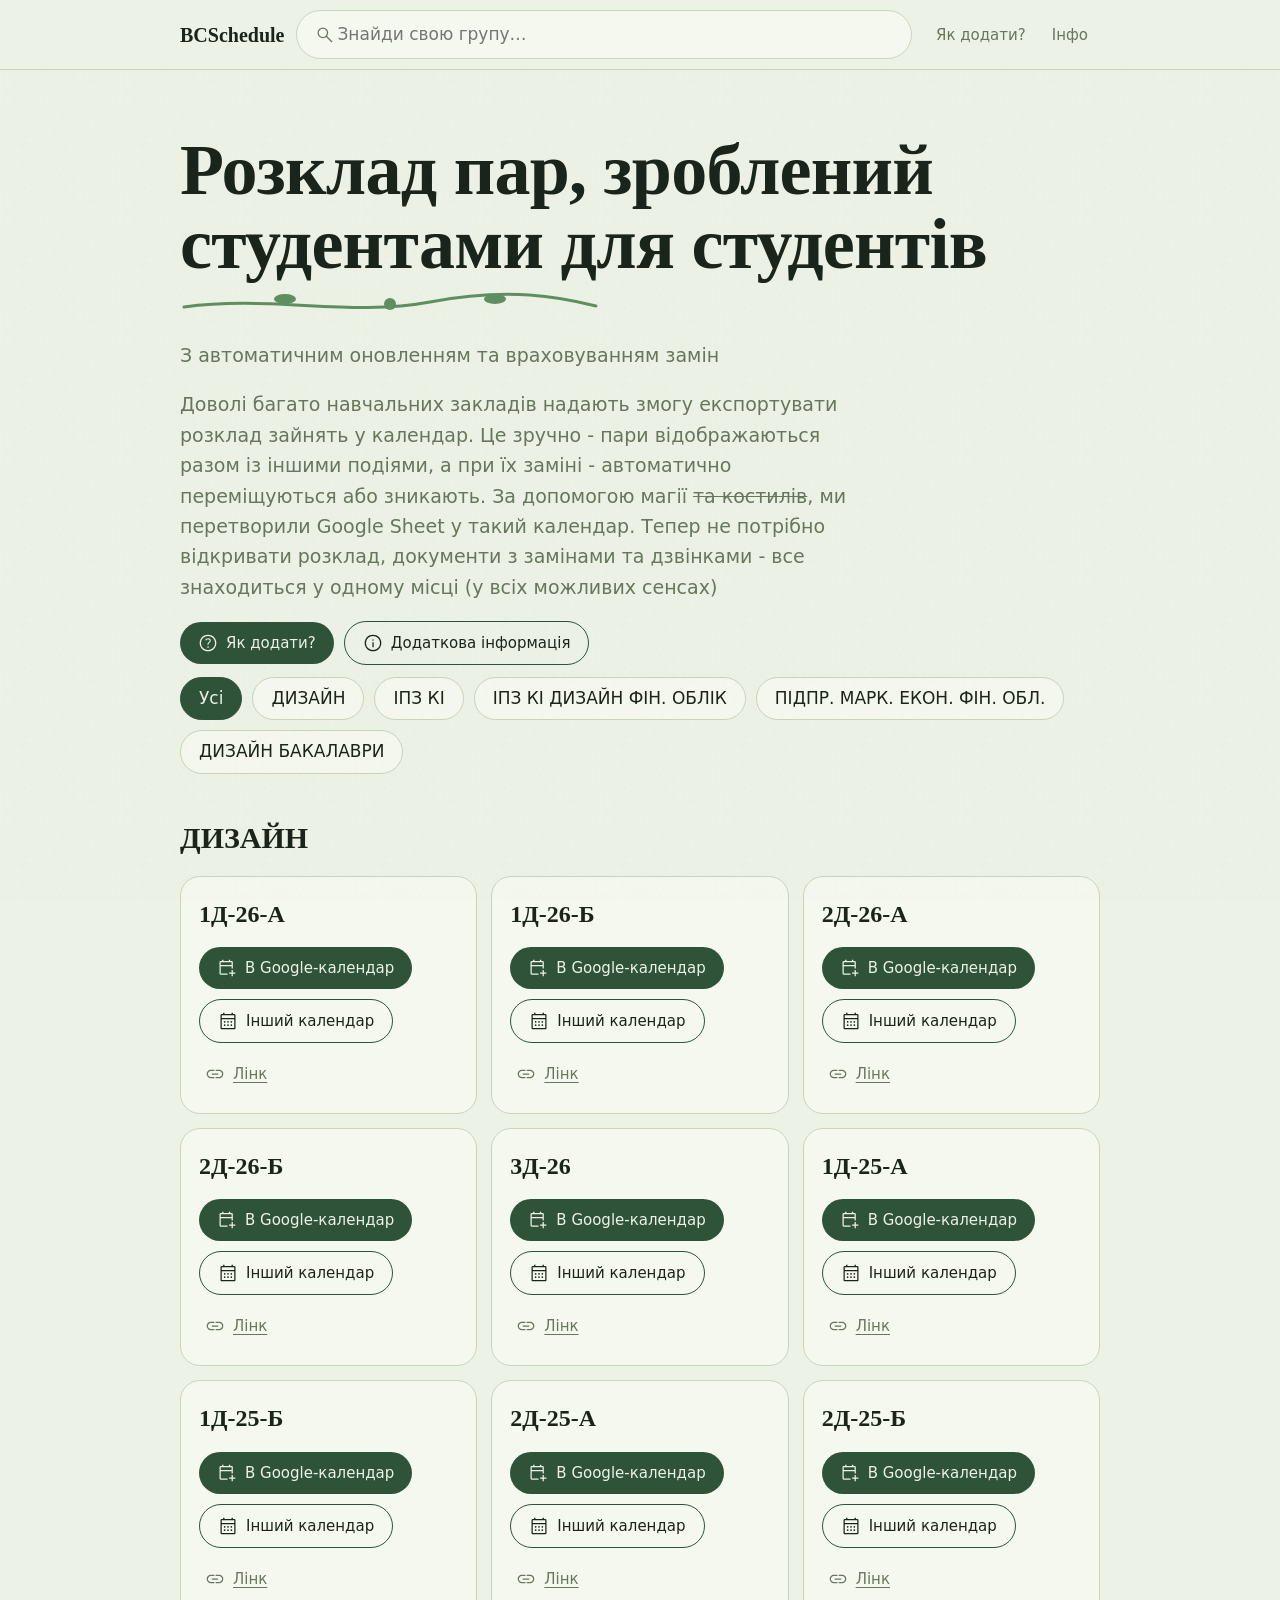
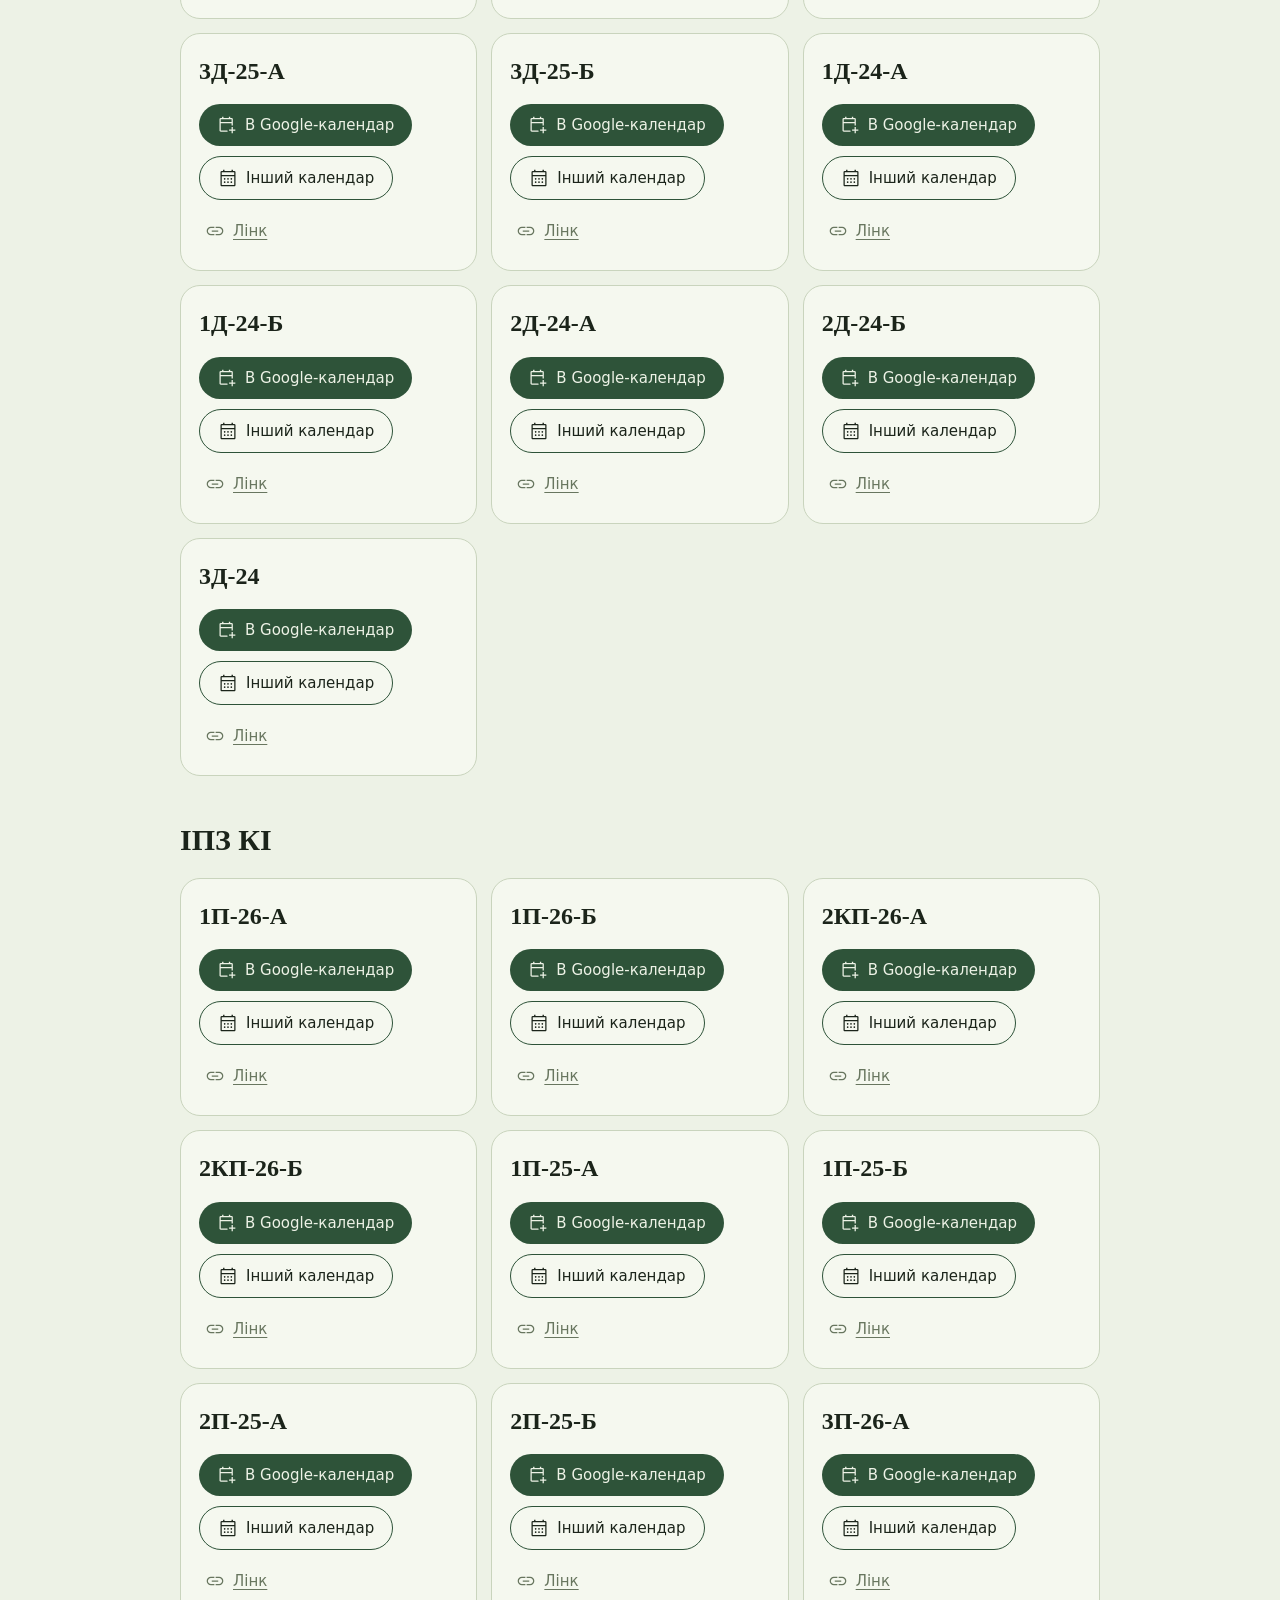
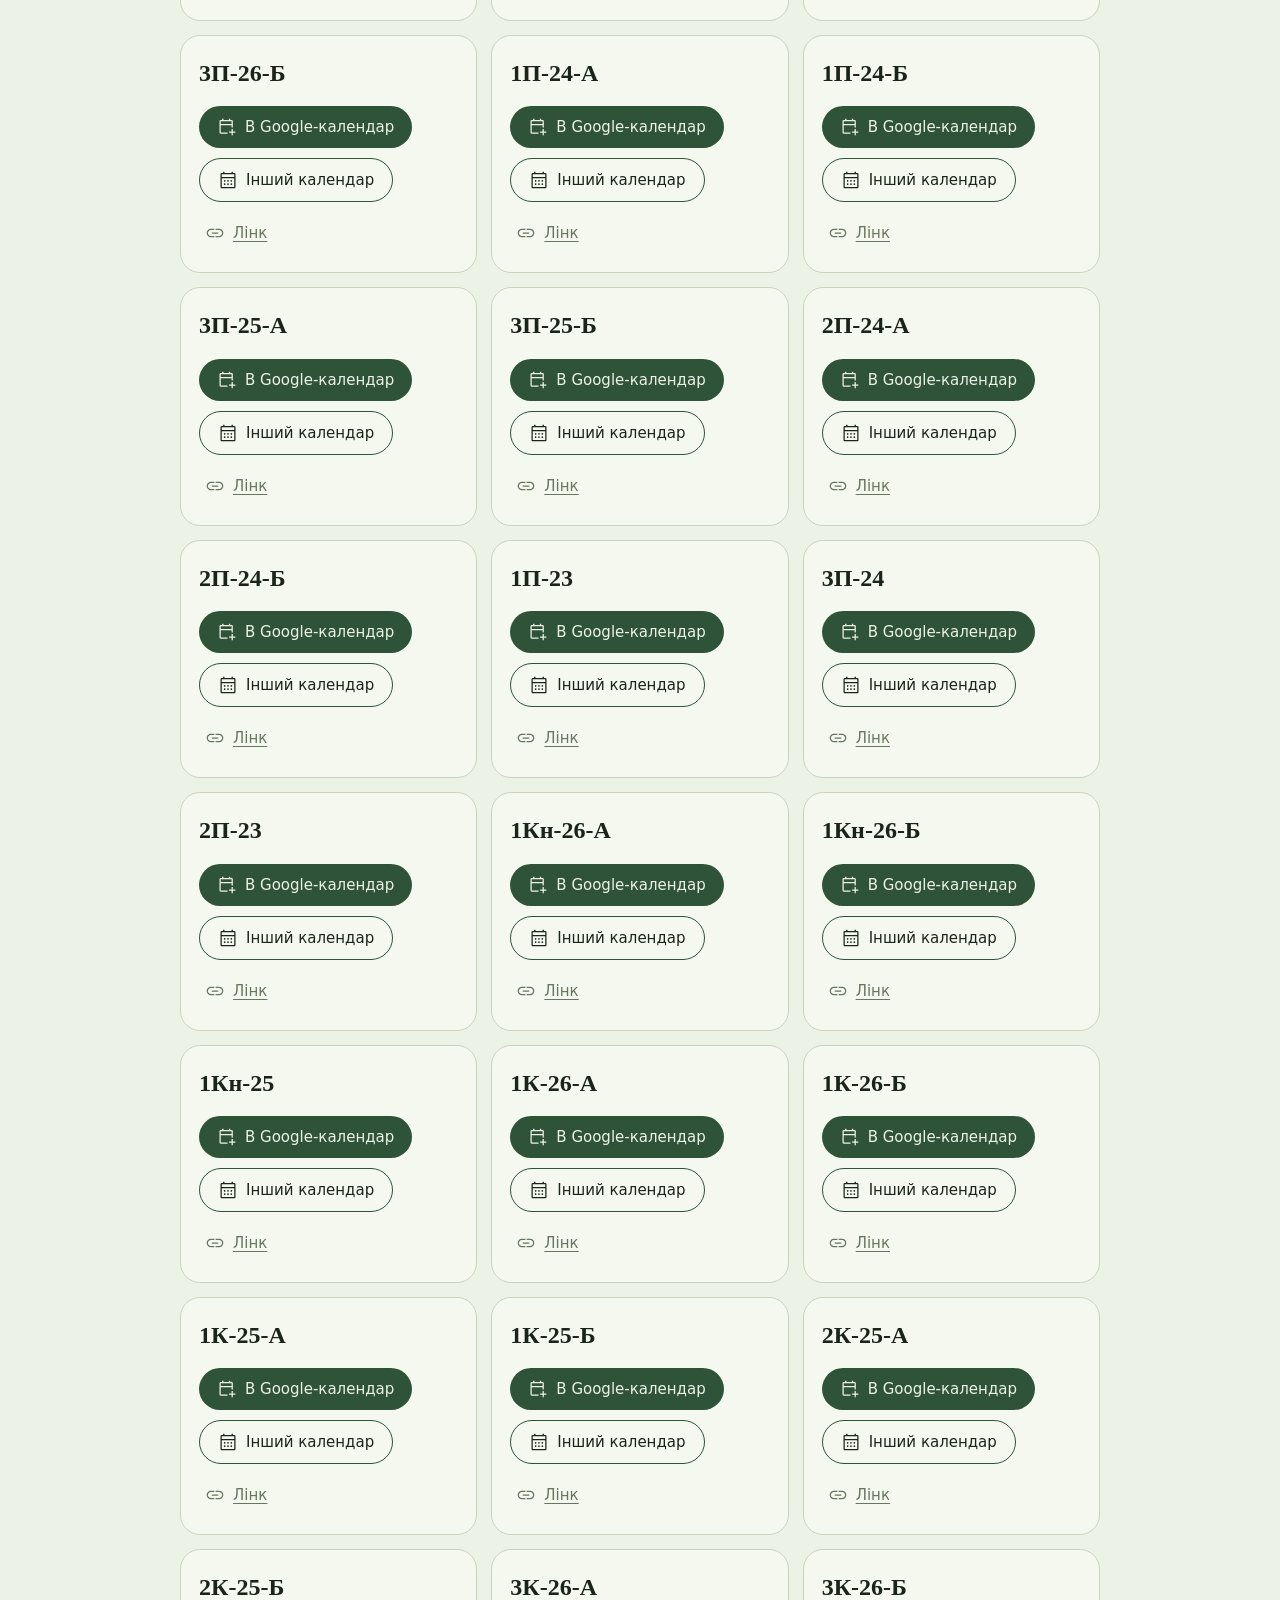
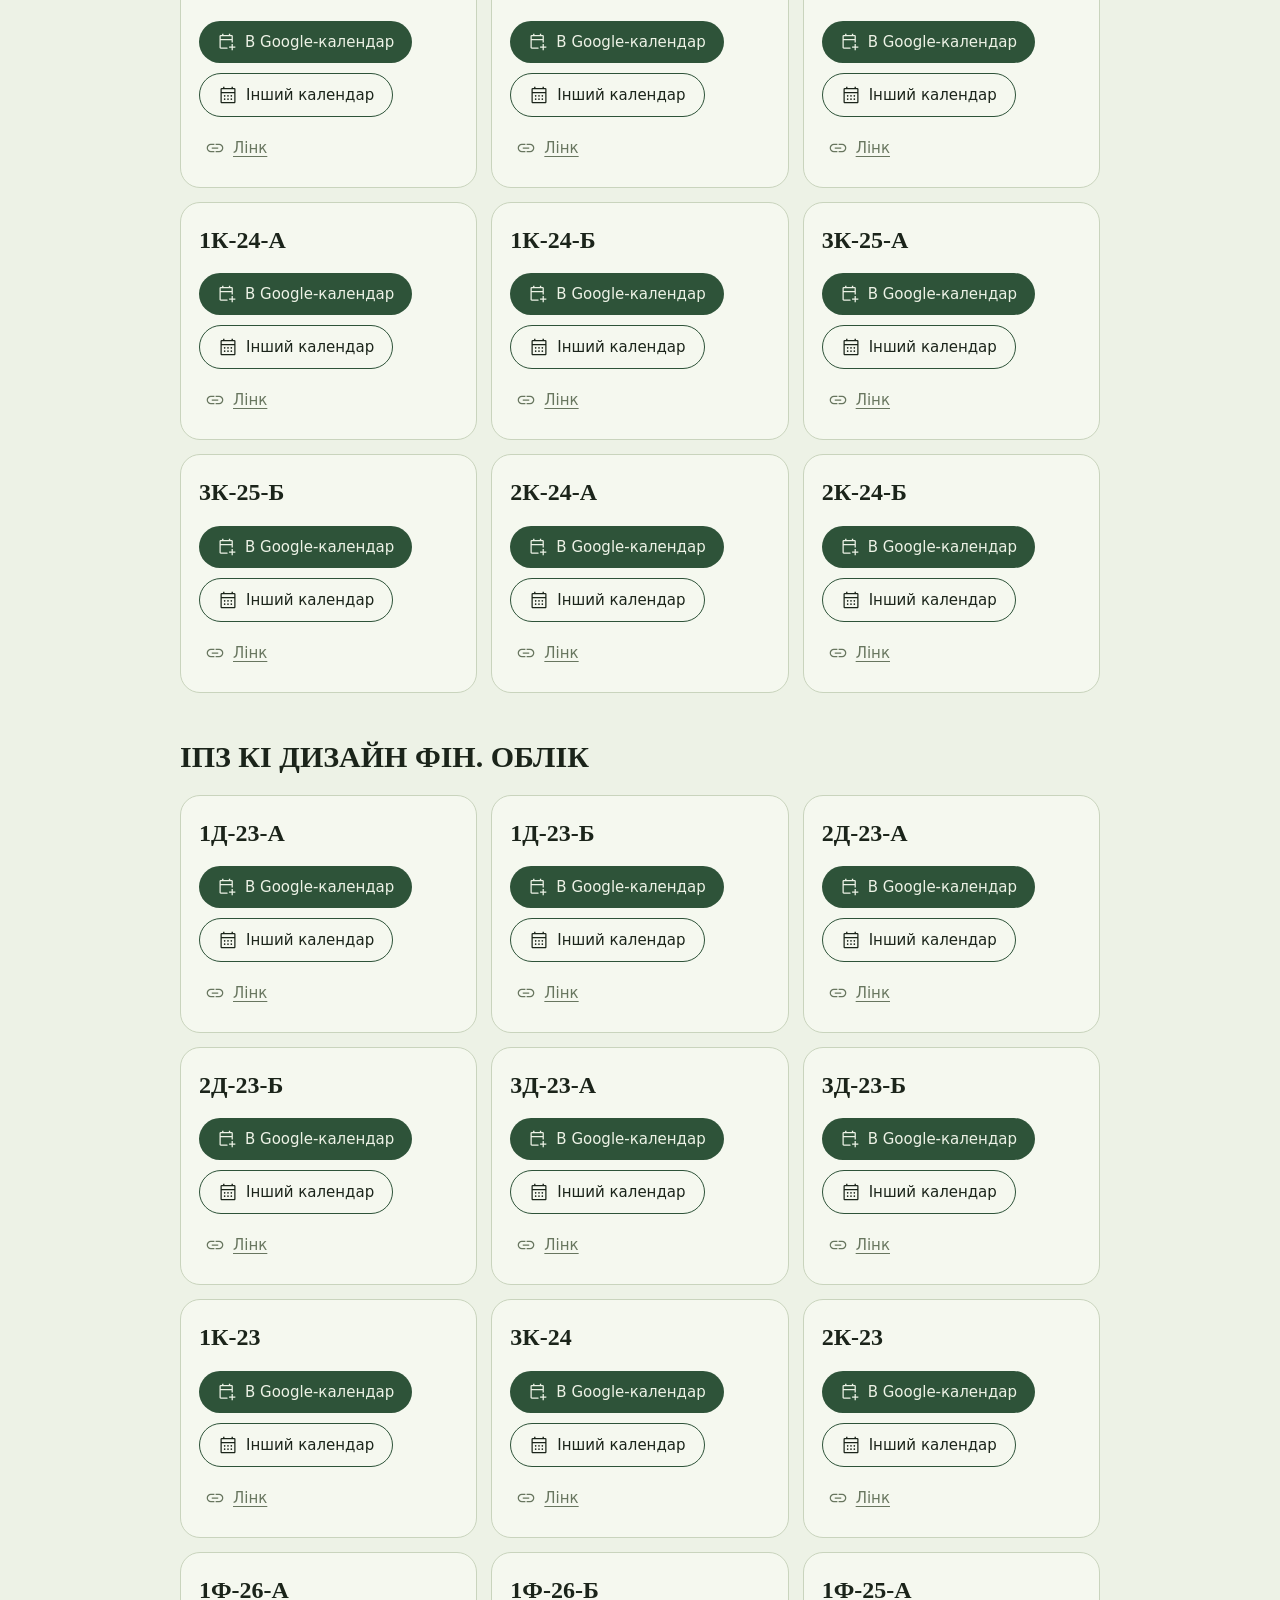
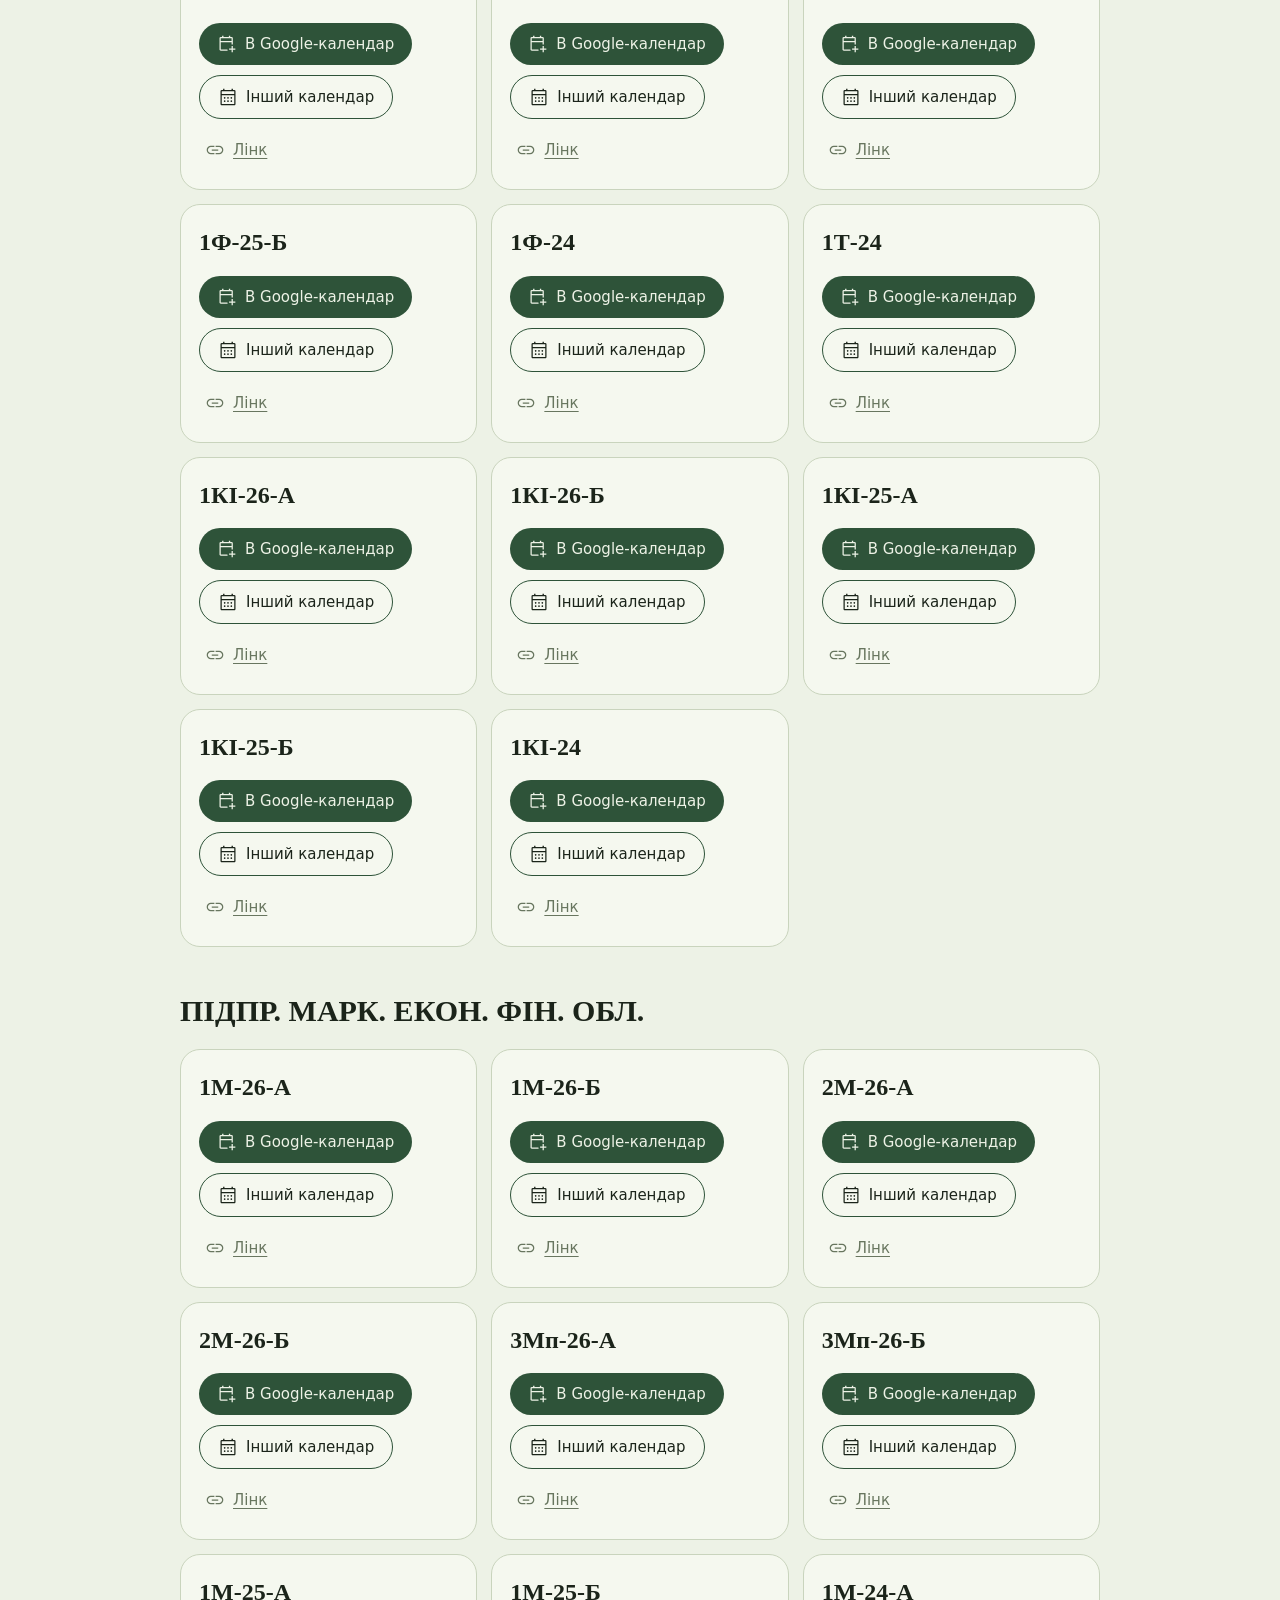
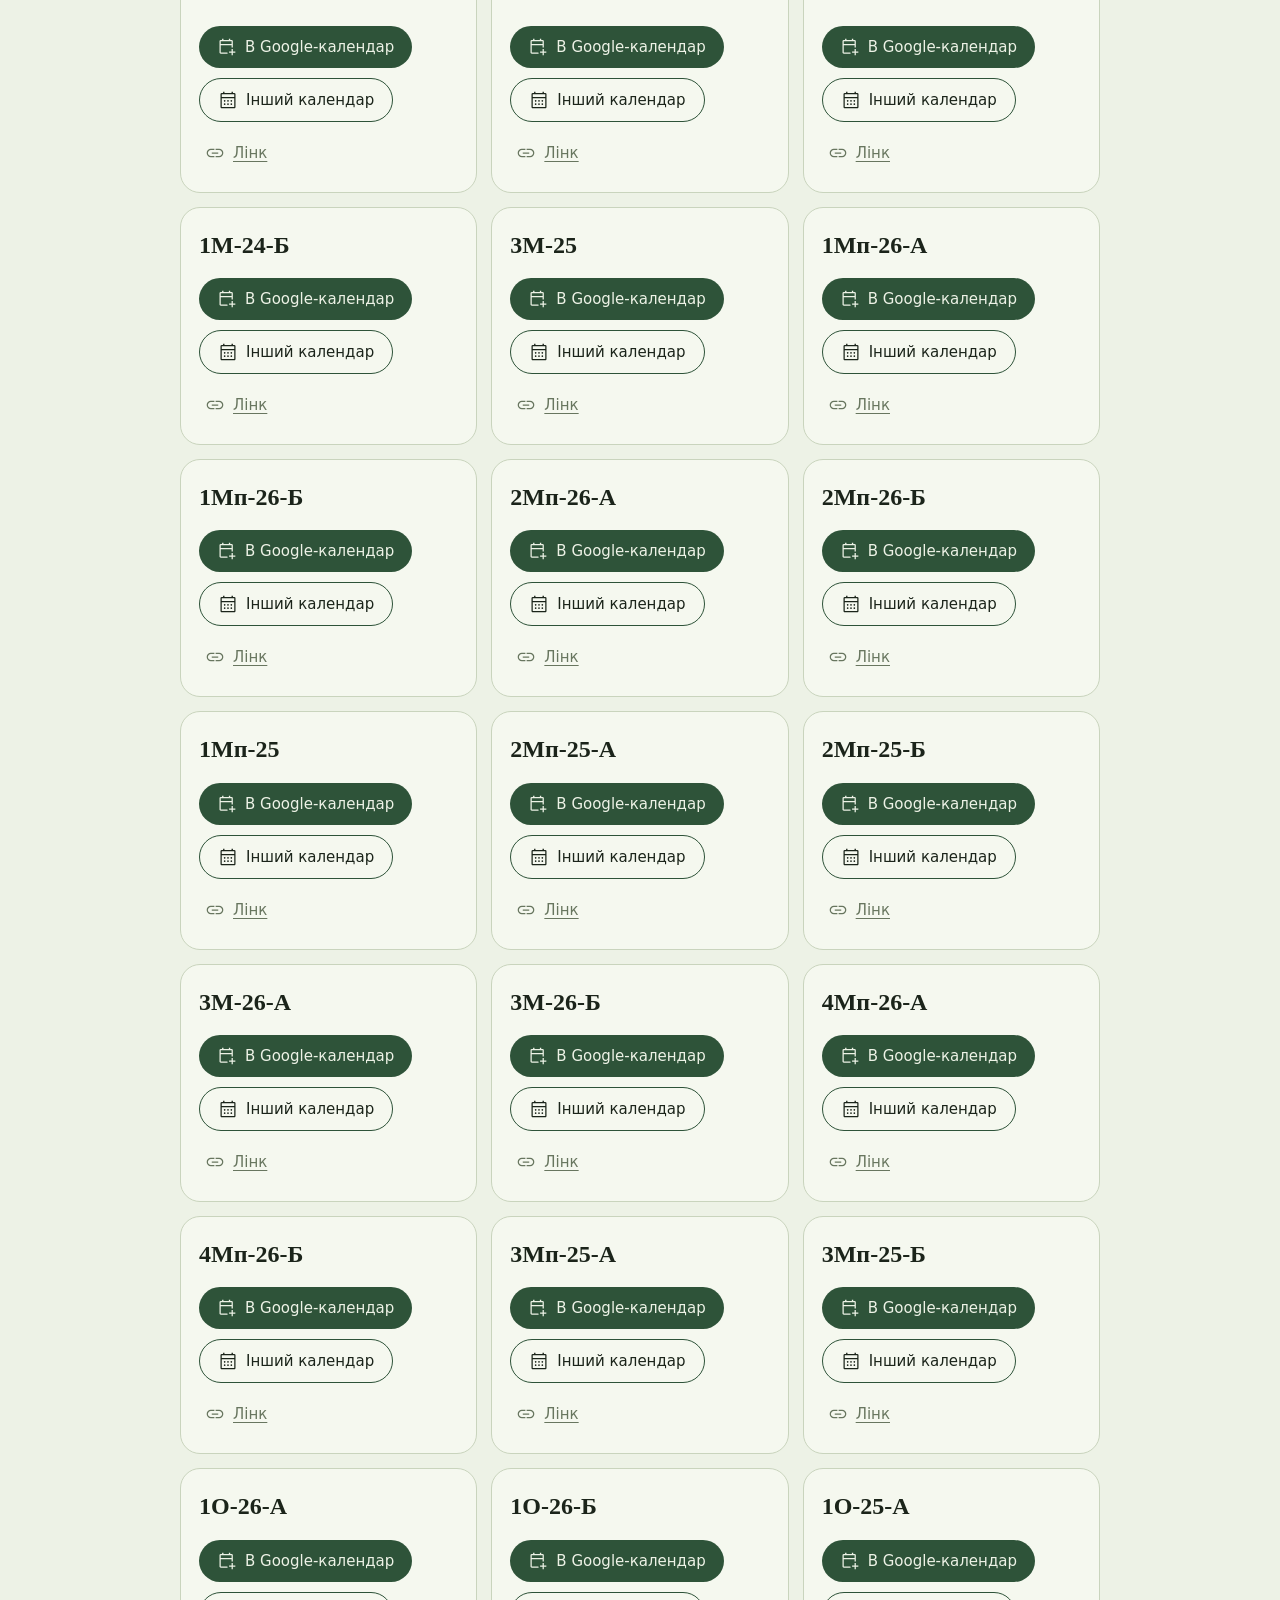
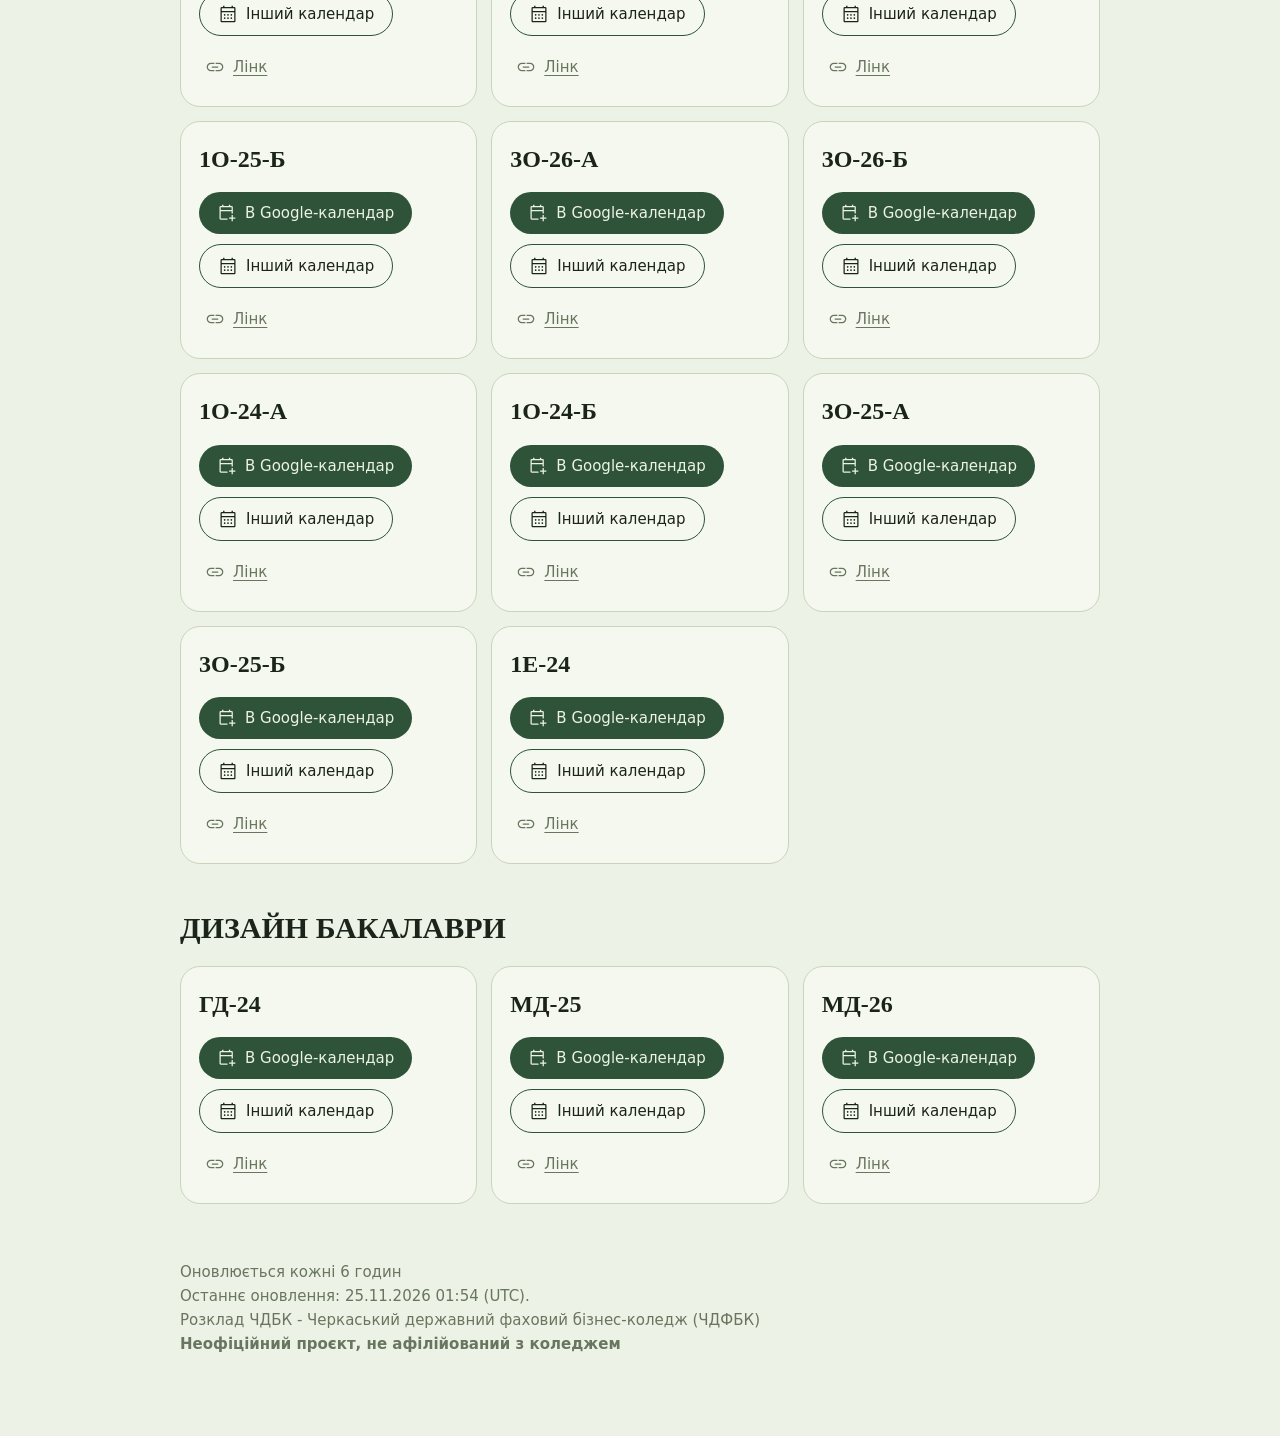
==== commit 68c9d3b4: "regen calendars 2026-11-25" ====
--- a/index.html
+++ b/index.html
@@ -35,7 +35,7 @@
 <div id="pgrid"></div>
 <div class="row"><button class="btn out" id="pclose">Закрити</button></div></dialog>
 <footer>Оновлюється кожні 6 годин
-<br>Останнє оновлення: 24.11.2026 16:58 (UTC).
+<br>Останнє оновлення: 25.11.2026 01:54 (UTC).
 <br>Розклад ЧДБК - Черкаський державний фаховий бізнес-коледж (ЧДФБК)
 <br><b>Неофіційний проєкт, не афілійований з коледжем</b></footer>
 <script>
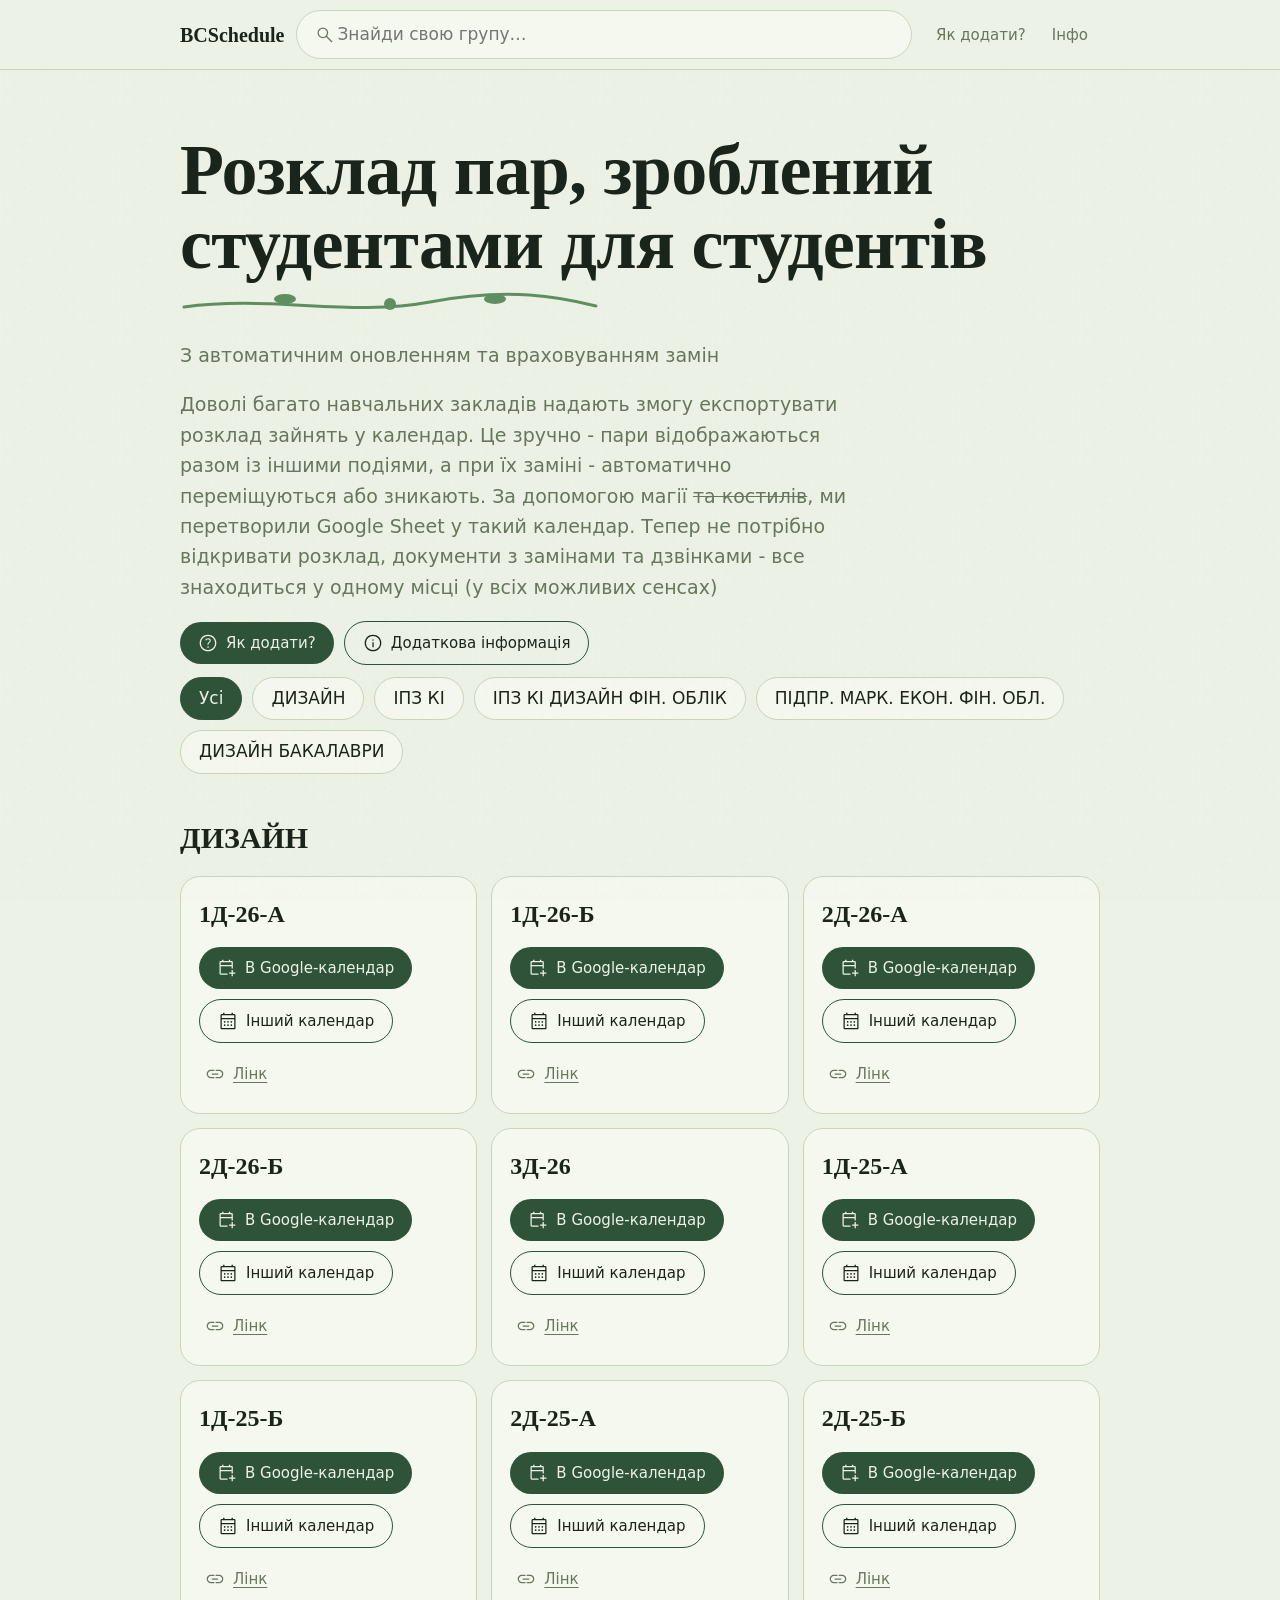
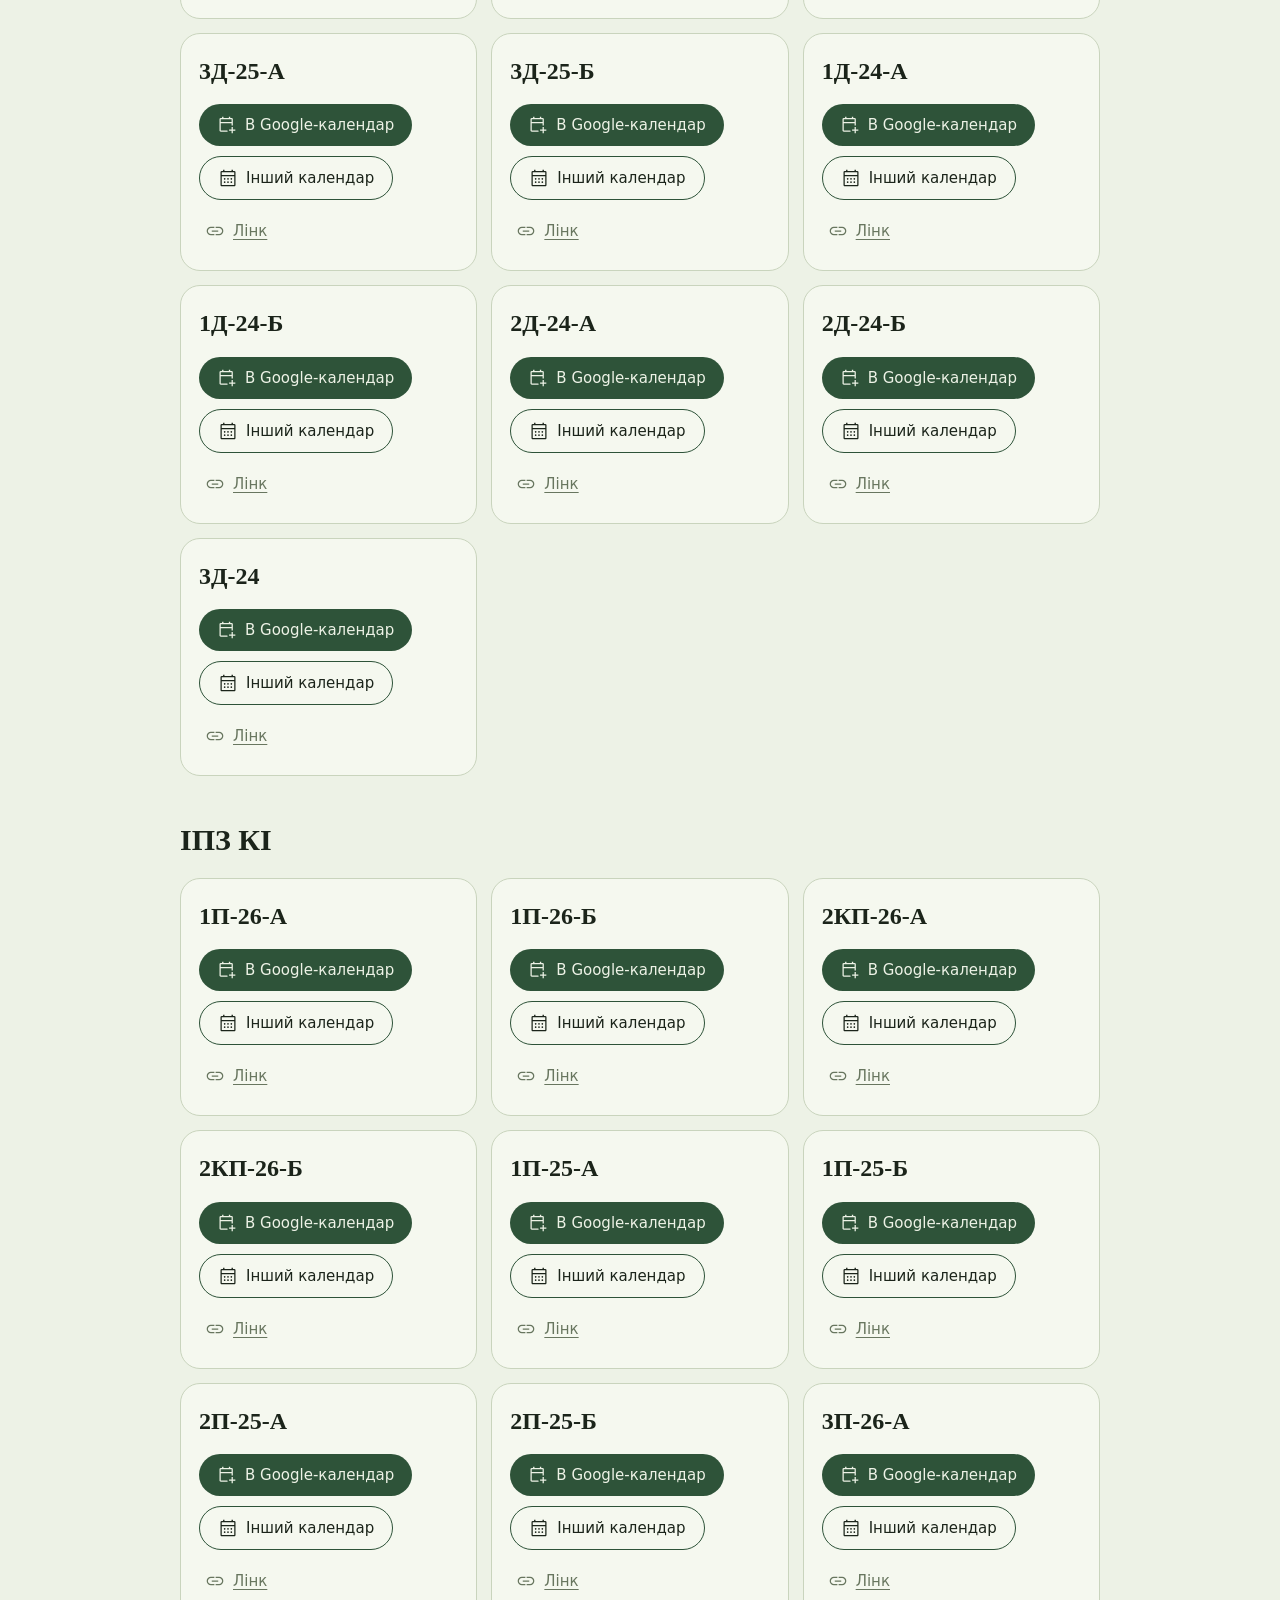
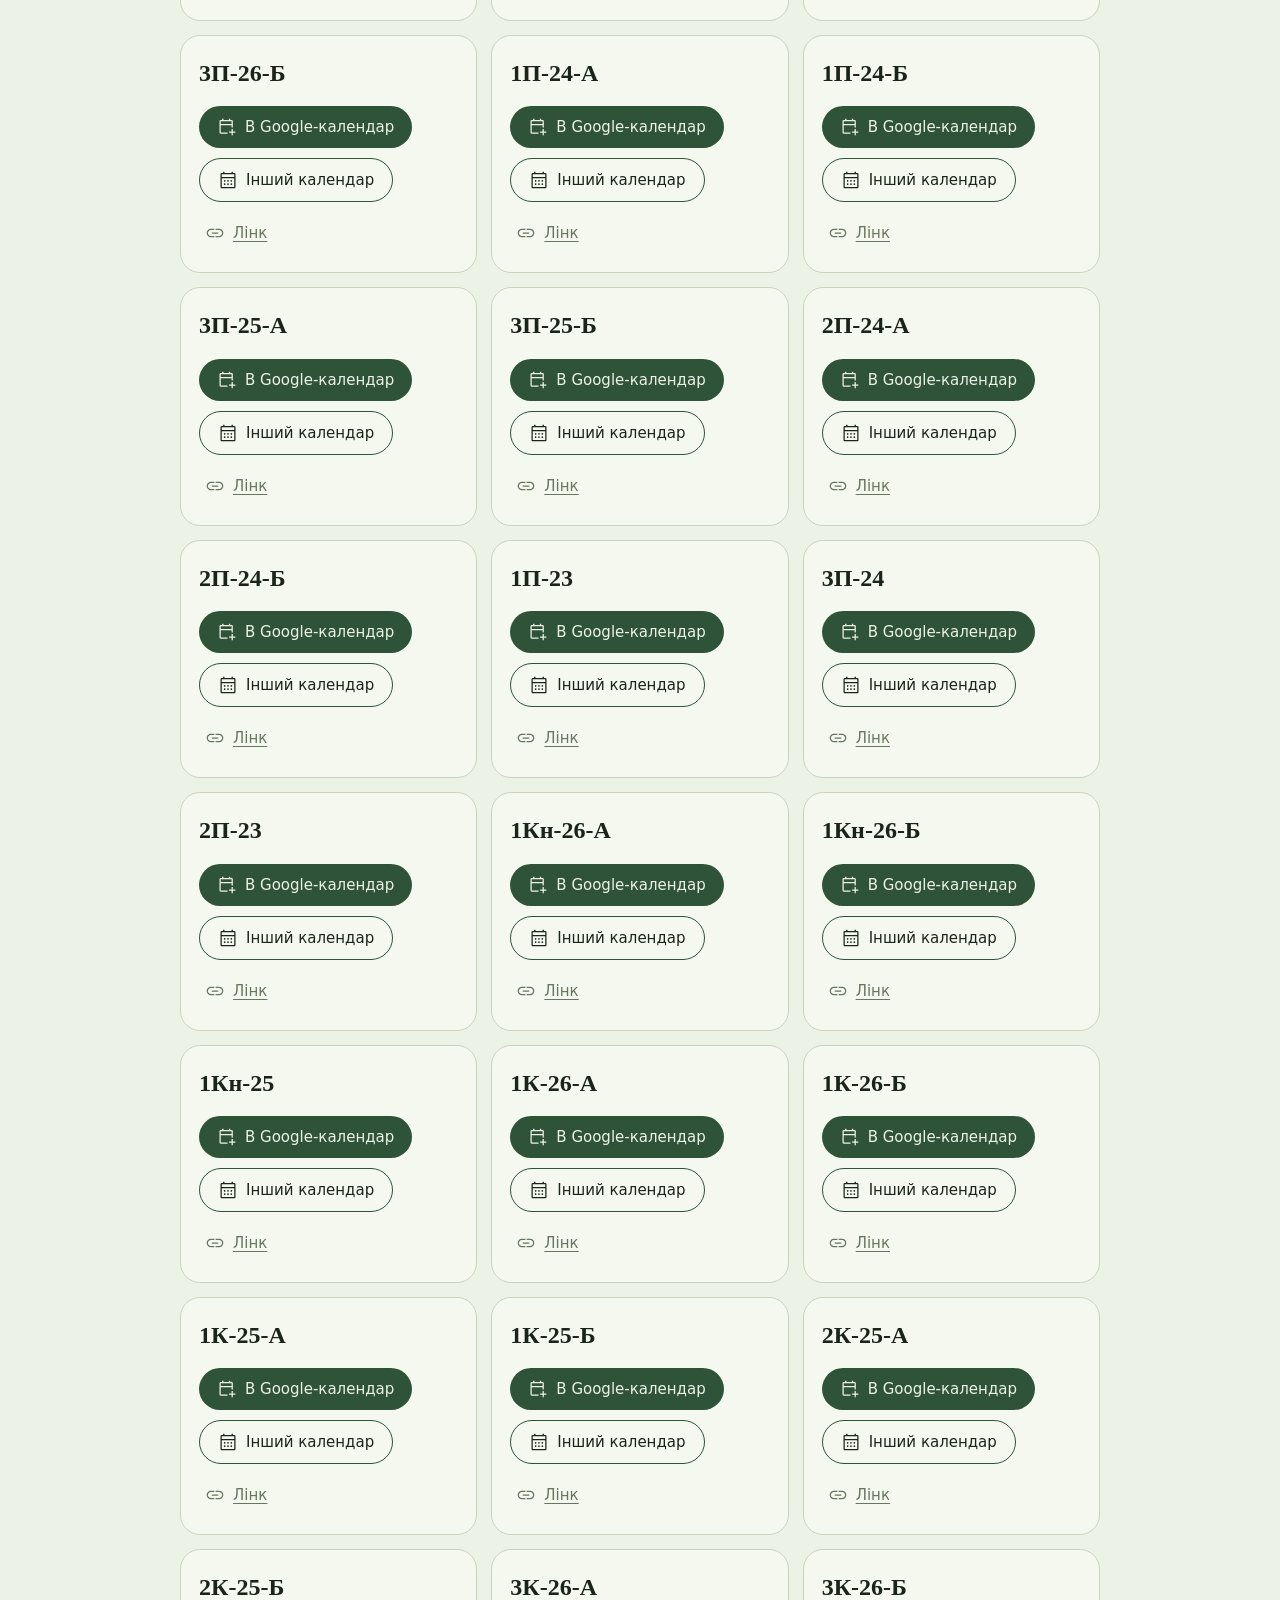
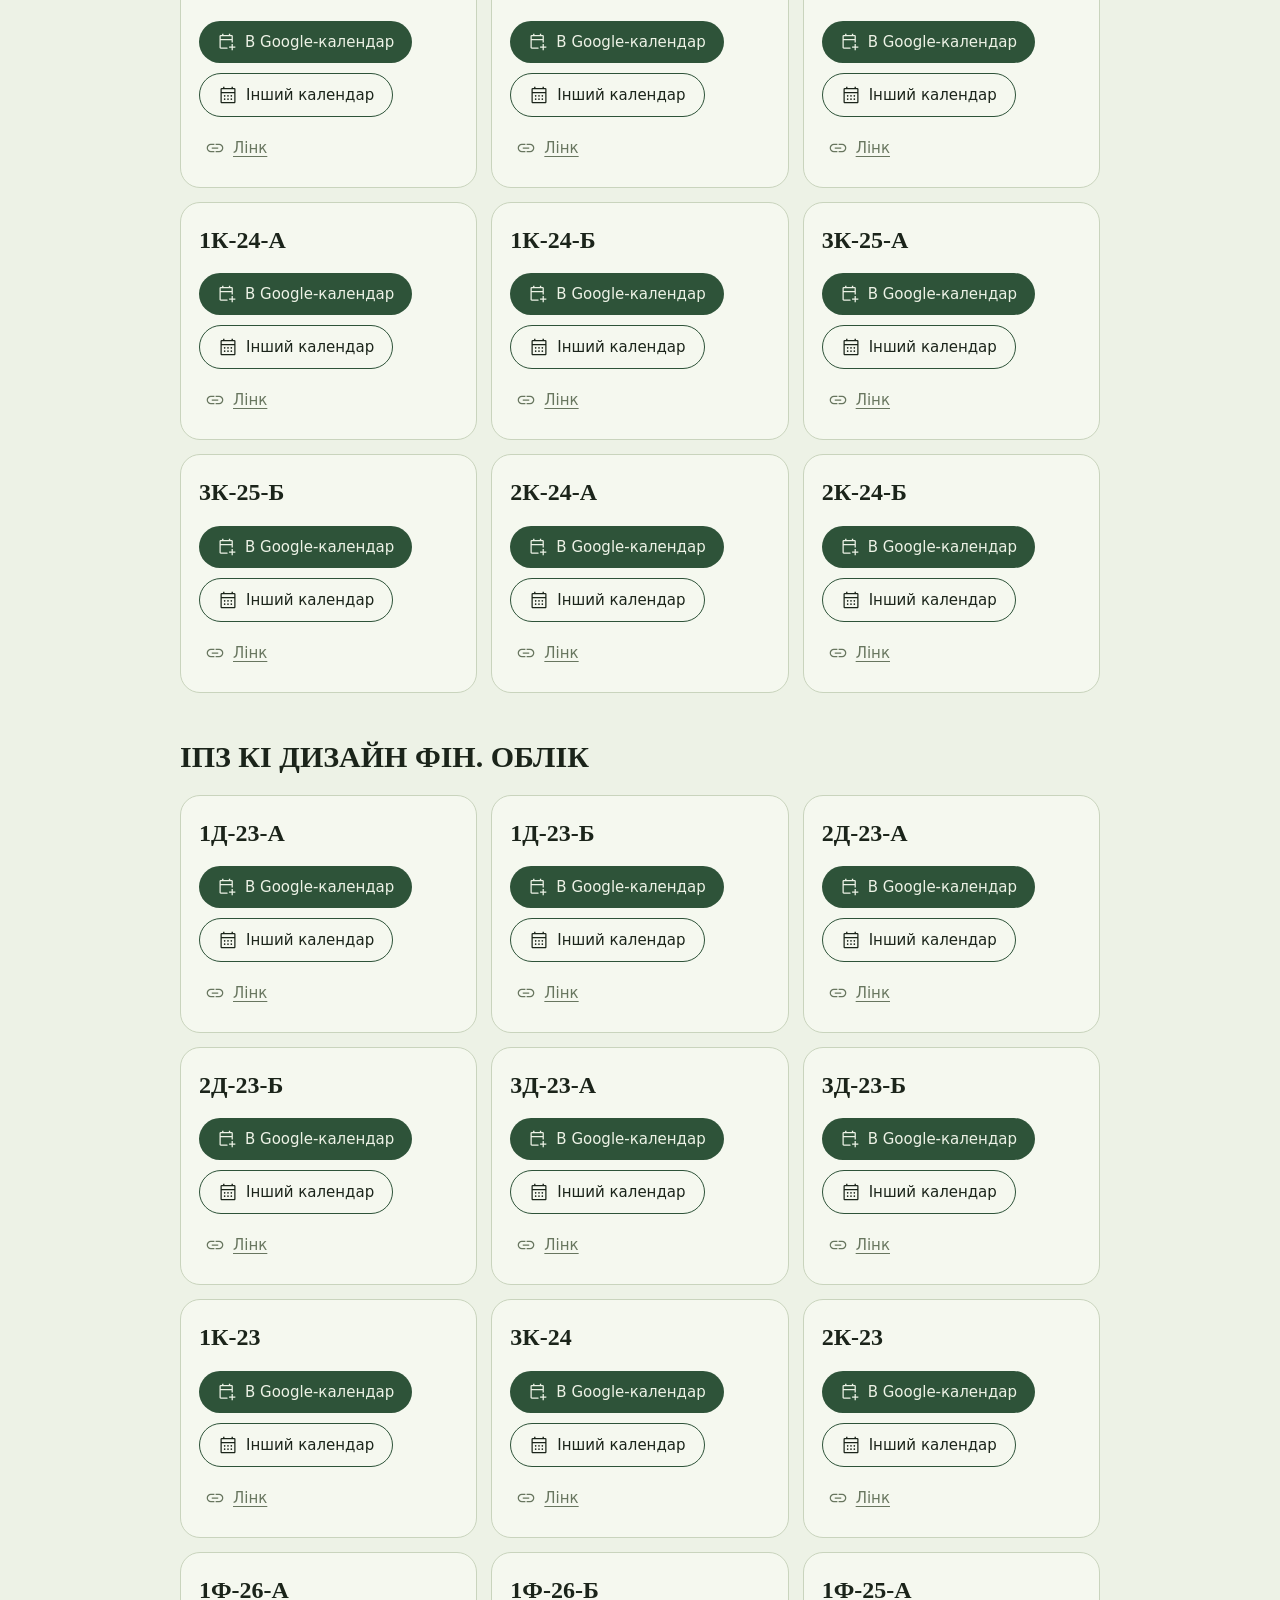
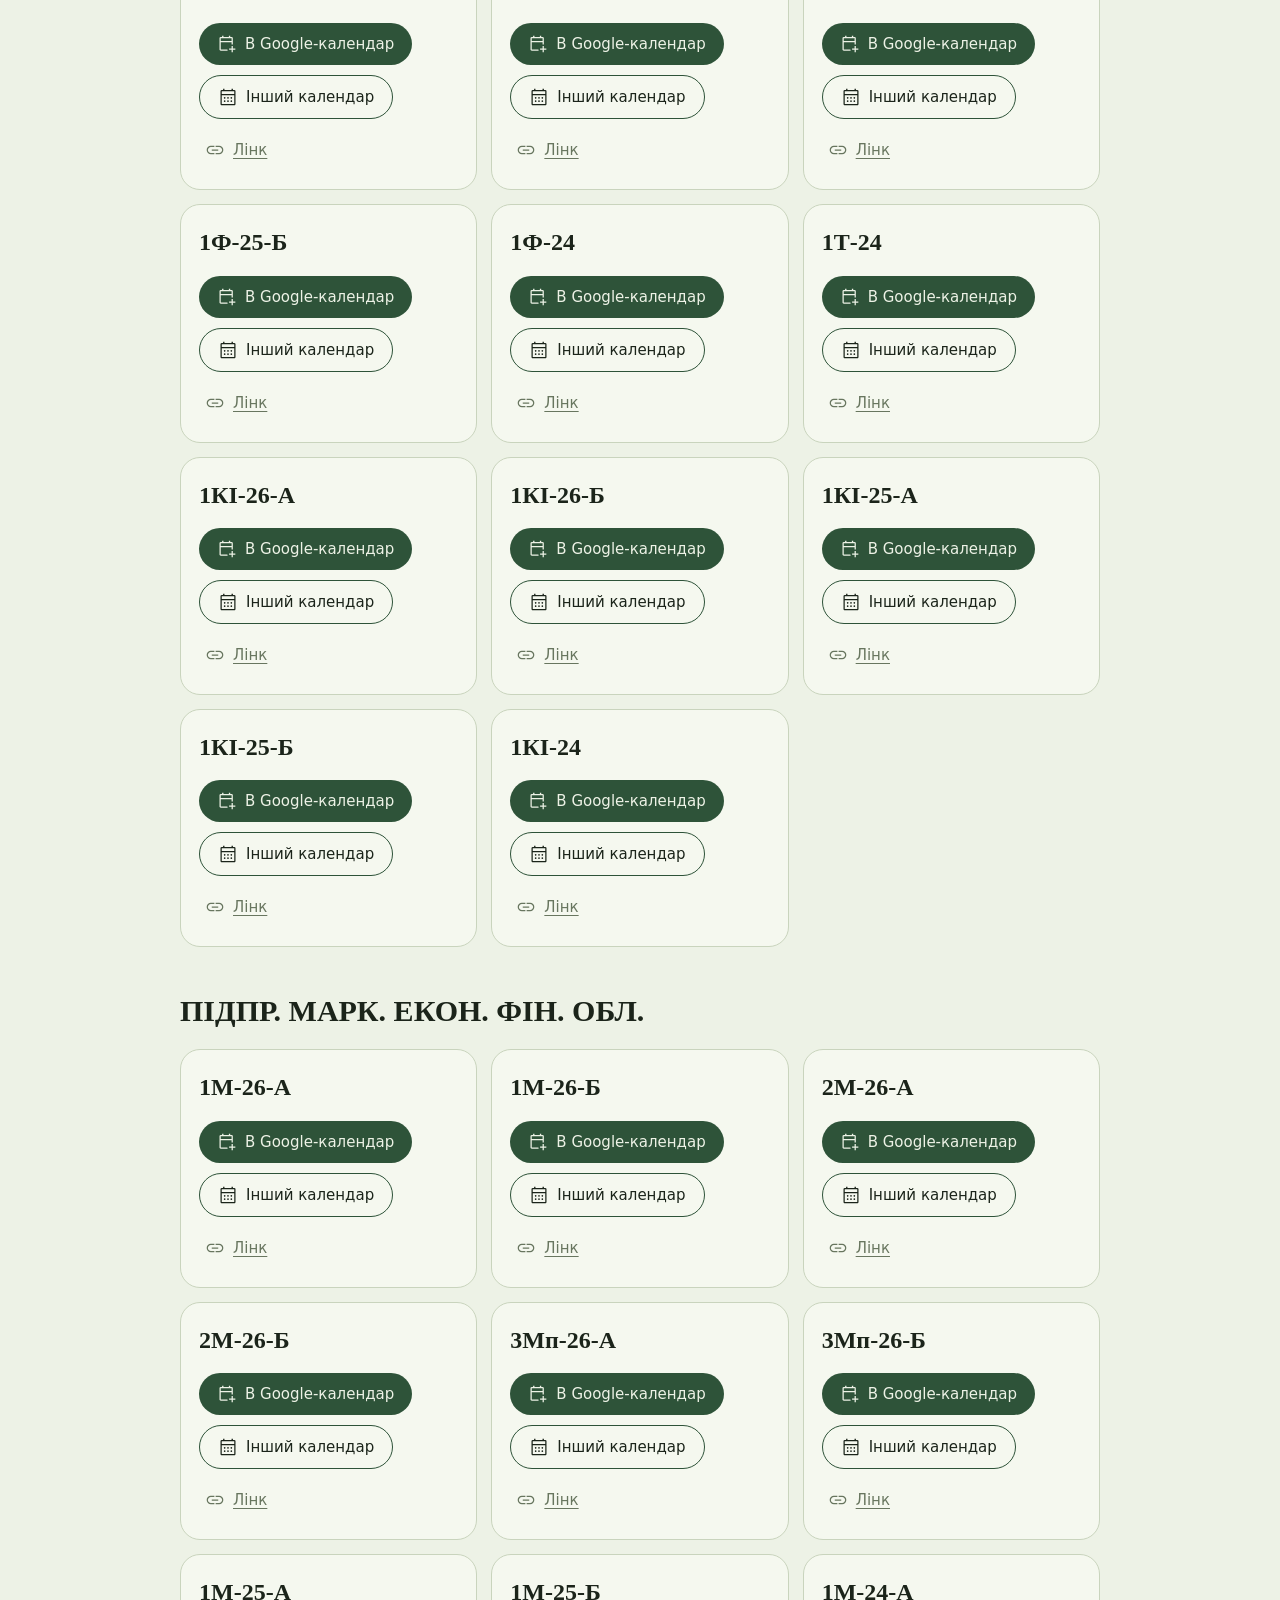
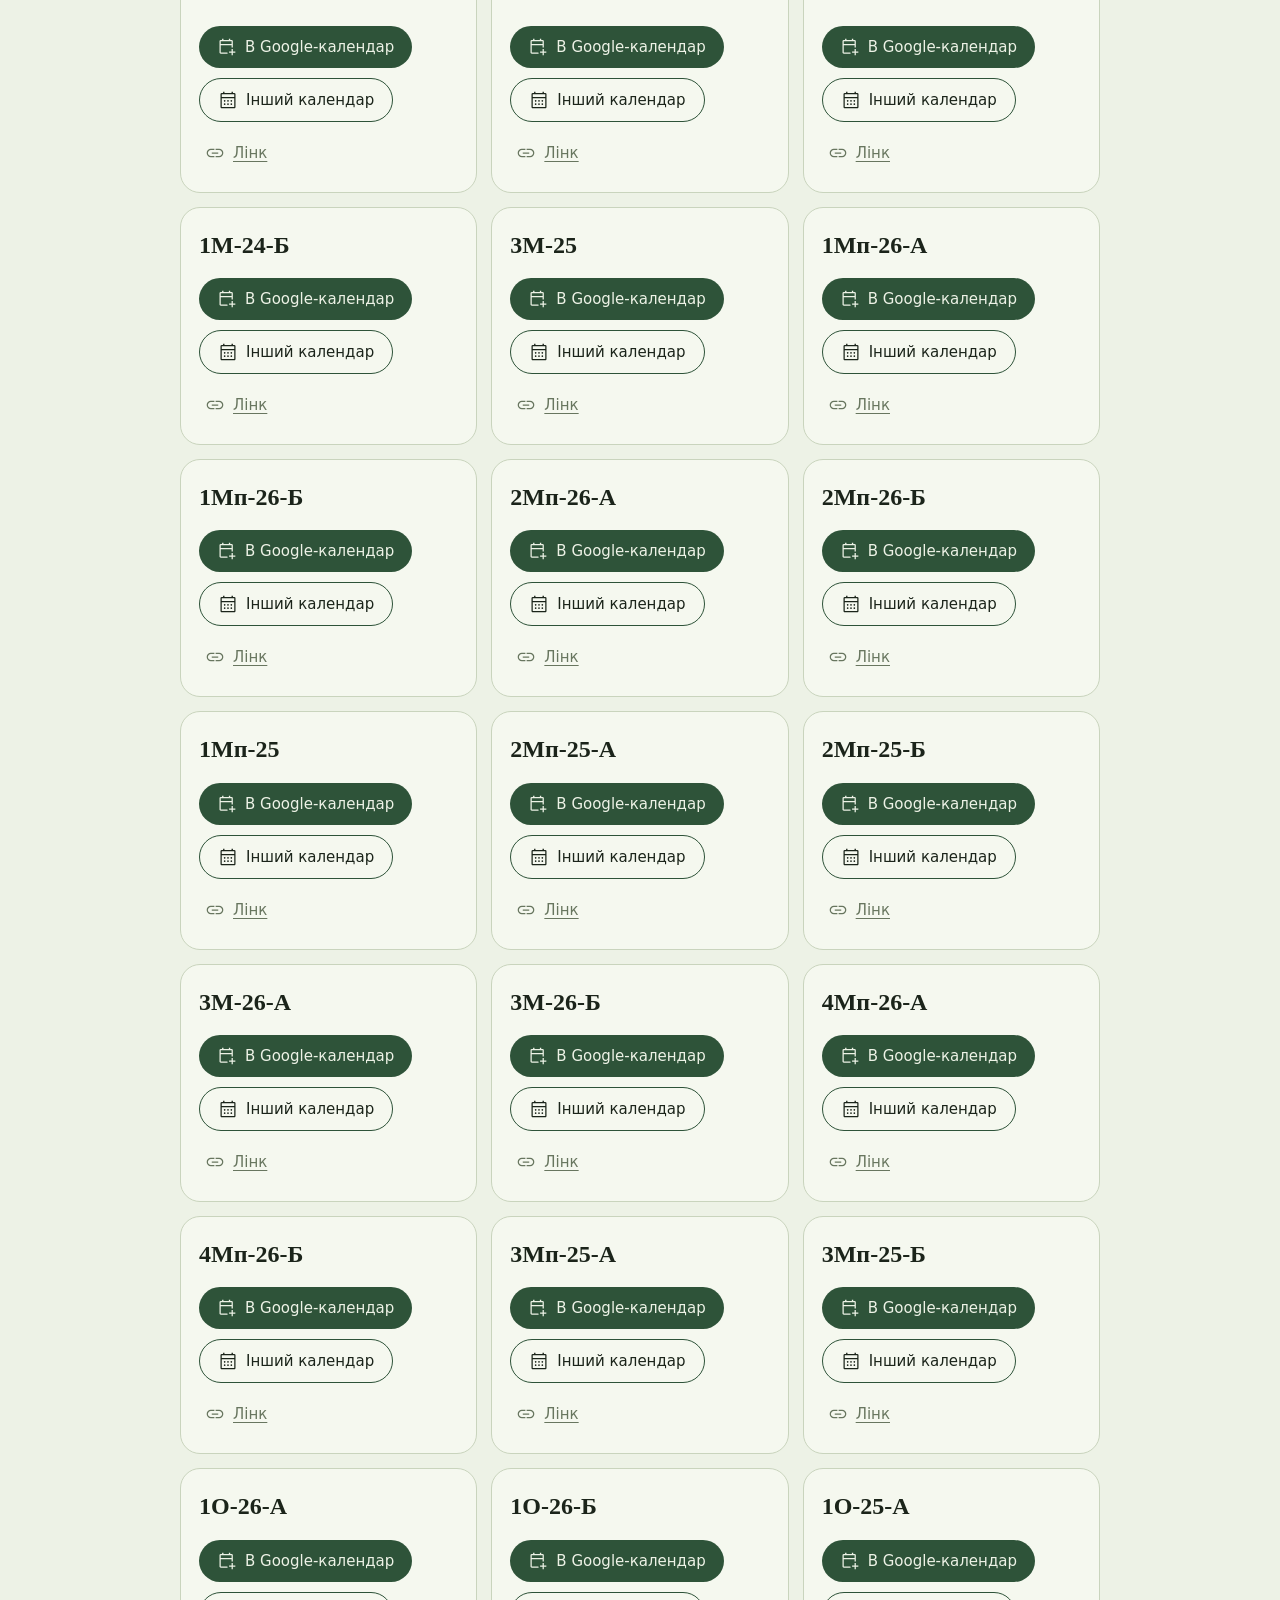
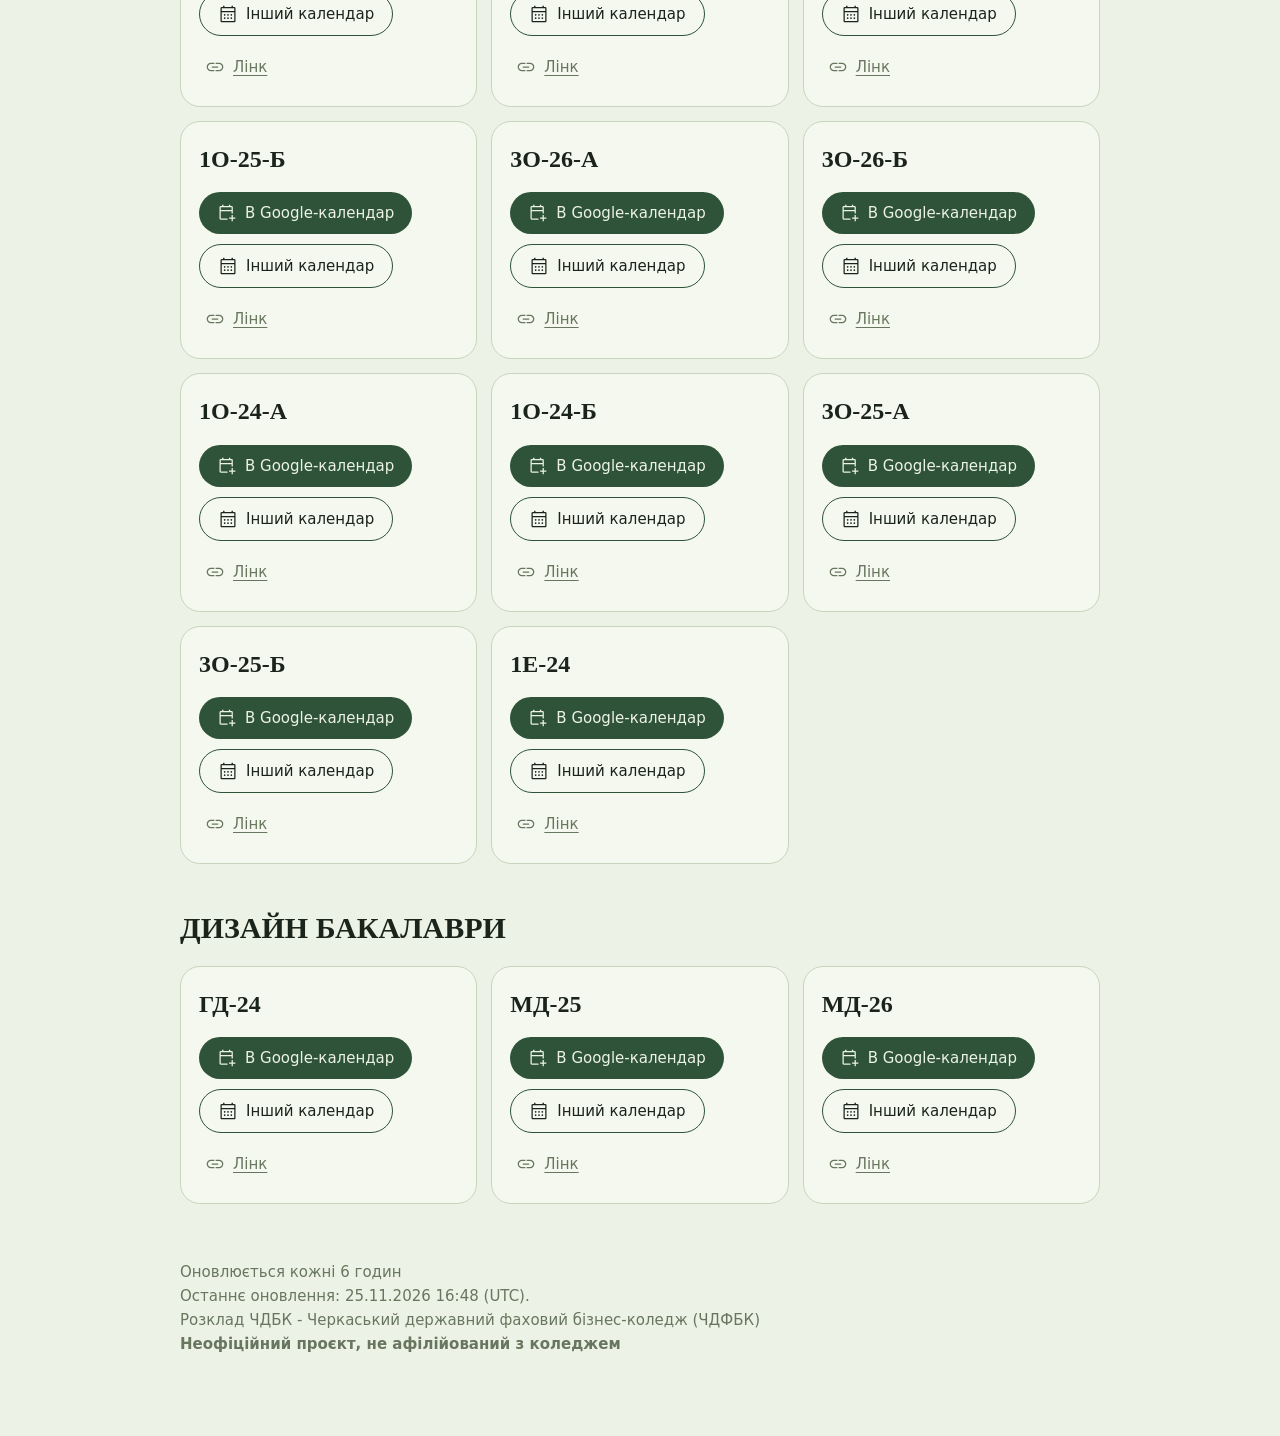
==== commit 94975bfc: "regen calendars 2026-11-25" ====
--- a/index.html
+++ b/index.html
@@ -35,7 +35,7 @@
 <div id="pgrid"></div>
 <div class="row"><button class="btn out" id="pclose">Закрити</button></div></dialog>
 <footer>Оновлюється кожні 6 годин
-<br>Останнє оновлення: 25.11.2026 01:54 (UTC).
+<br>Останнє оновлення: 25.11.2026 16:48 (UTC).
 <br>Розклад ЧДБК - Черкаський державний фаховий бізнес-коледж (ЧДФБК)
 <br><b>Неофіційний проєкт, не афілійований з коледжем</b></footer>
 <script>
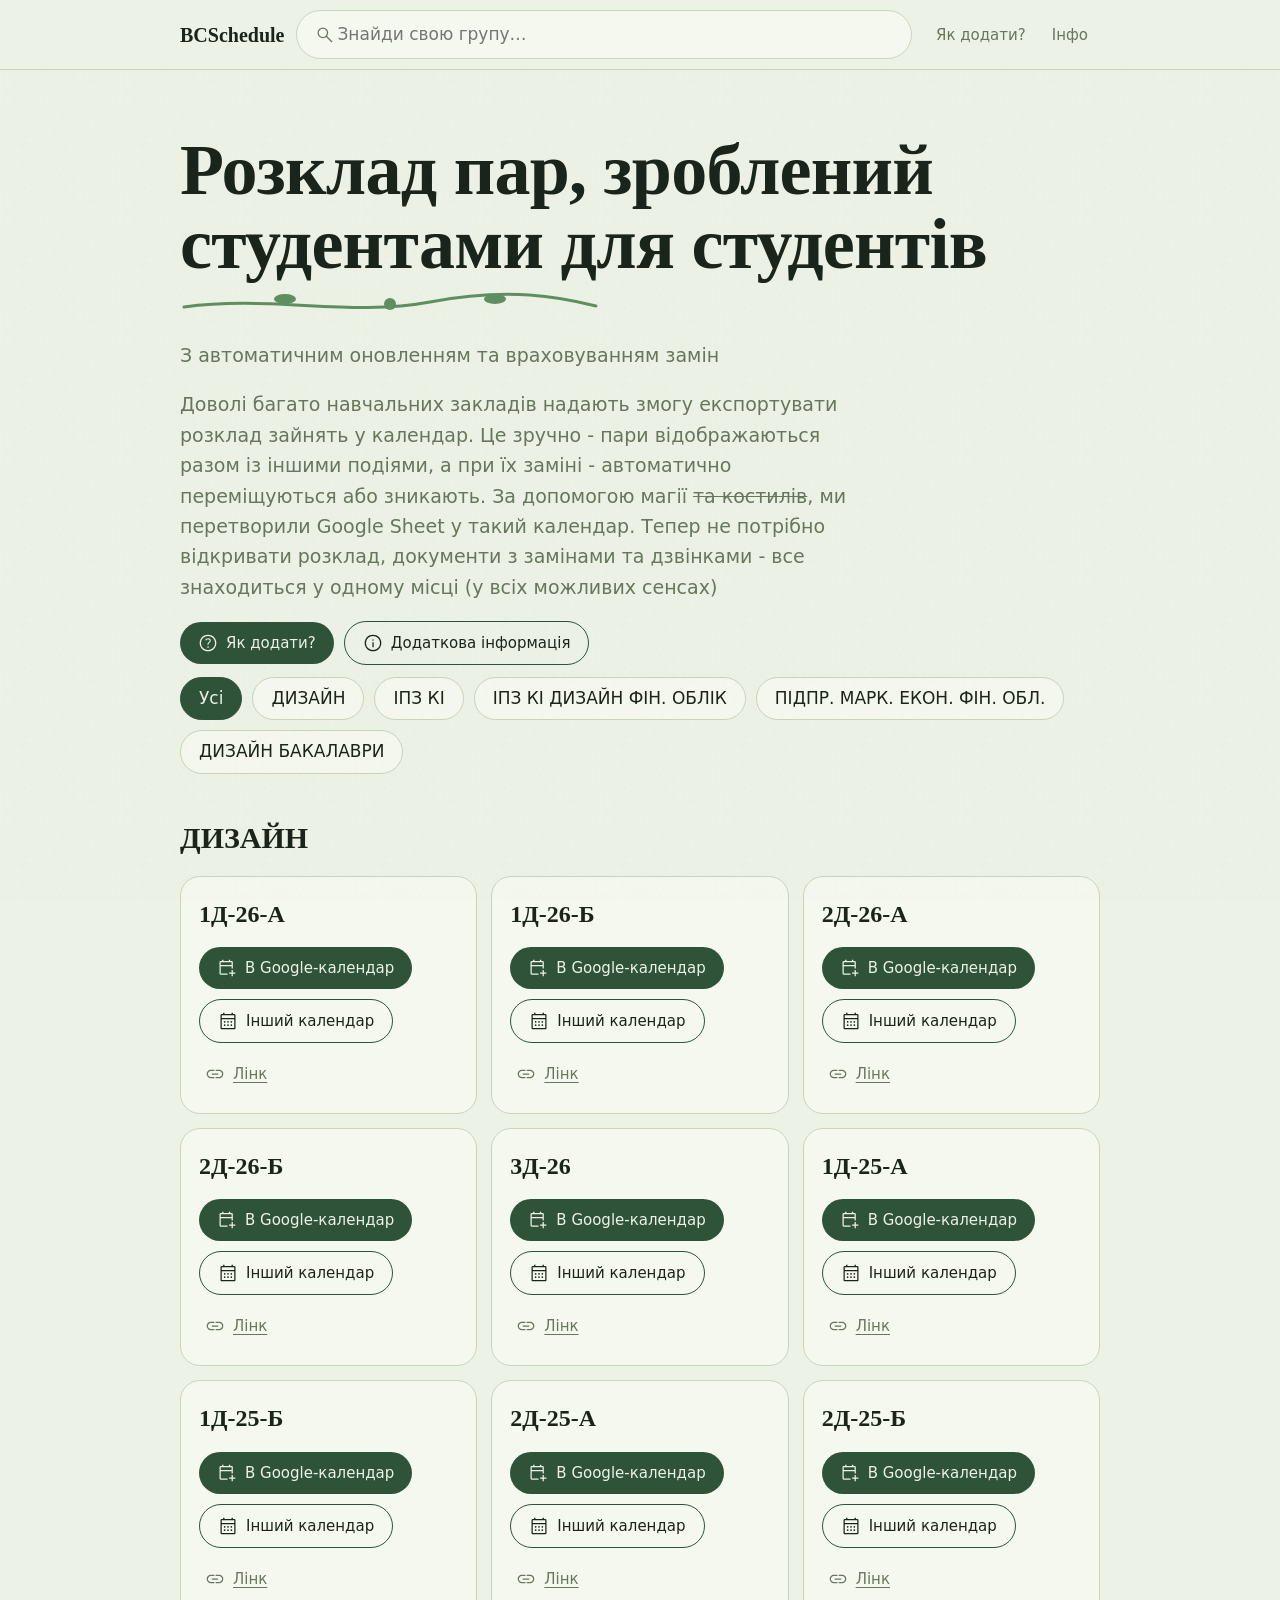
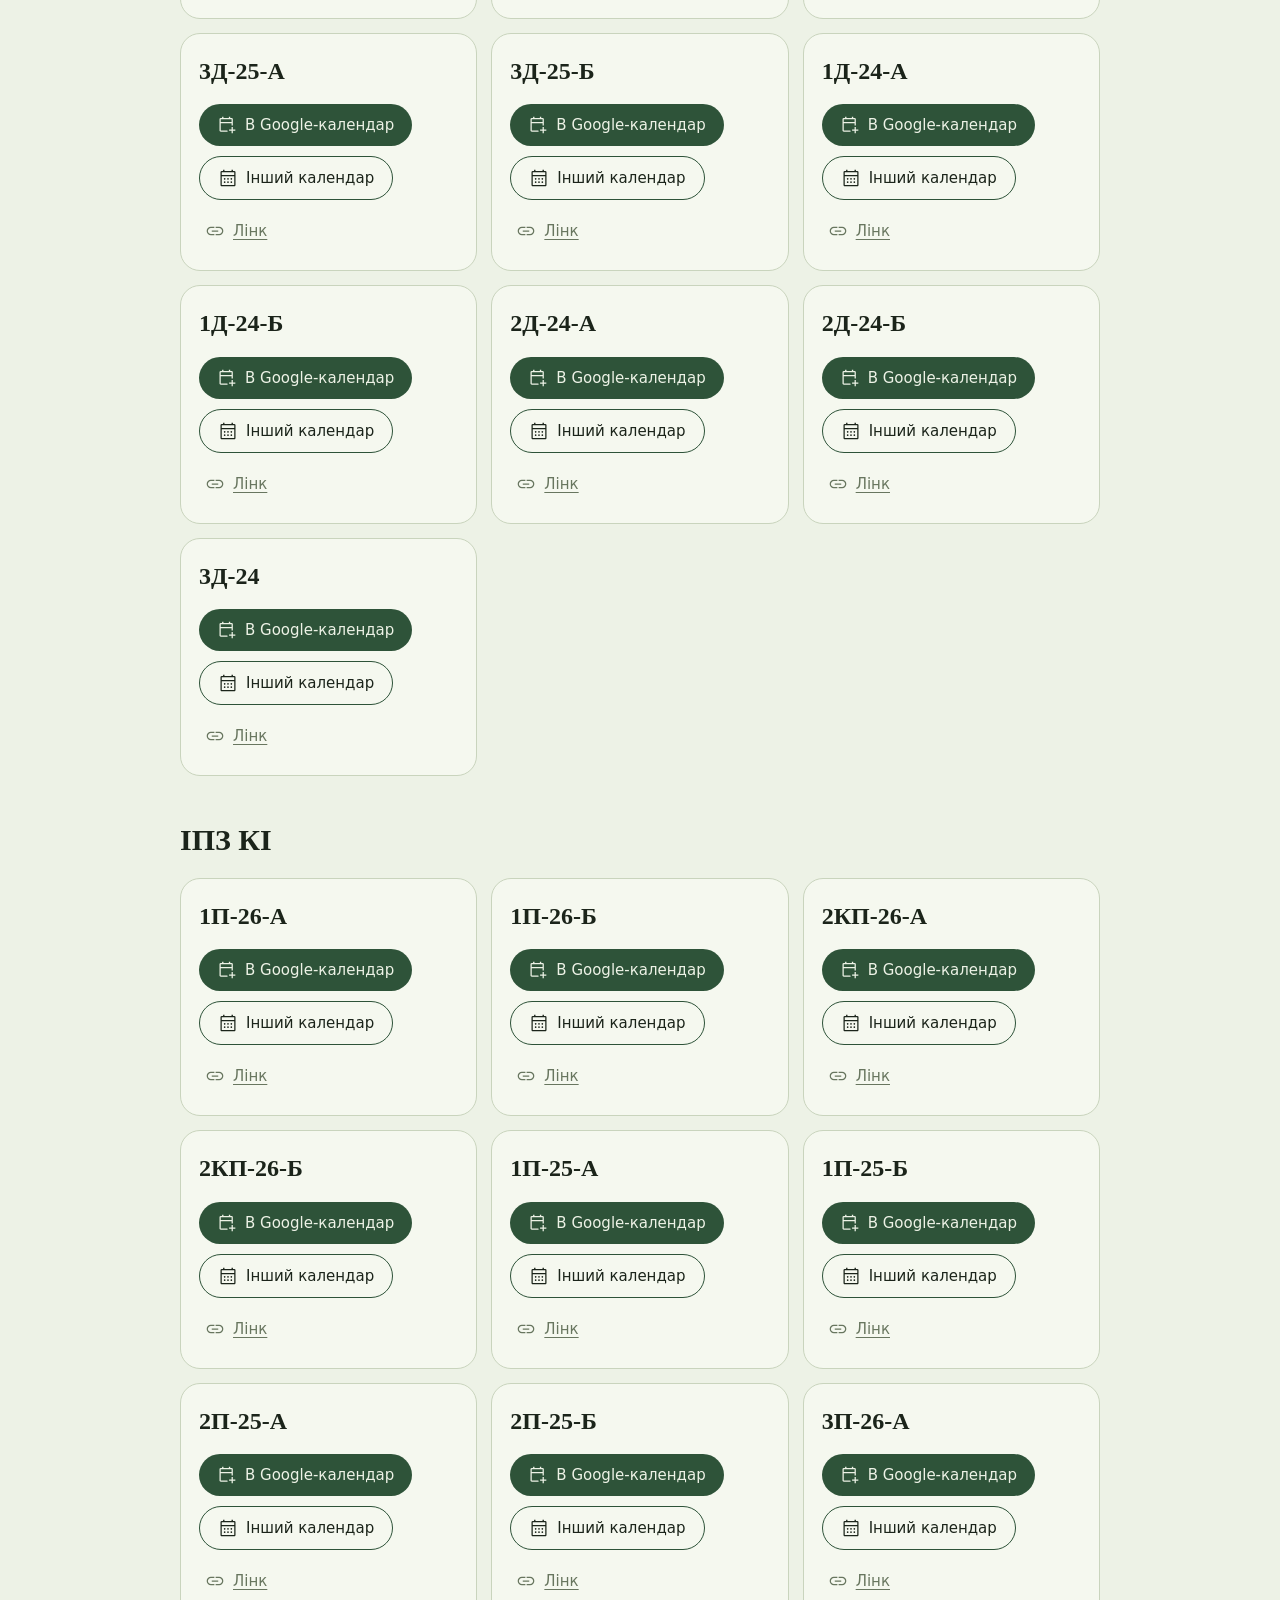
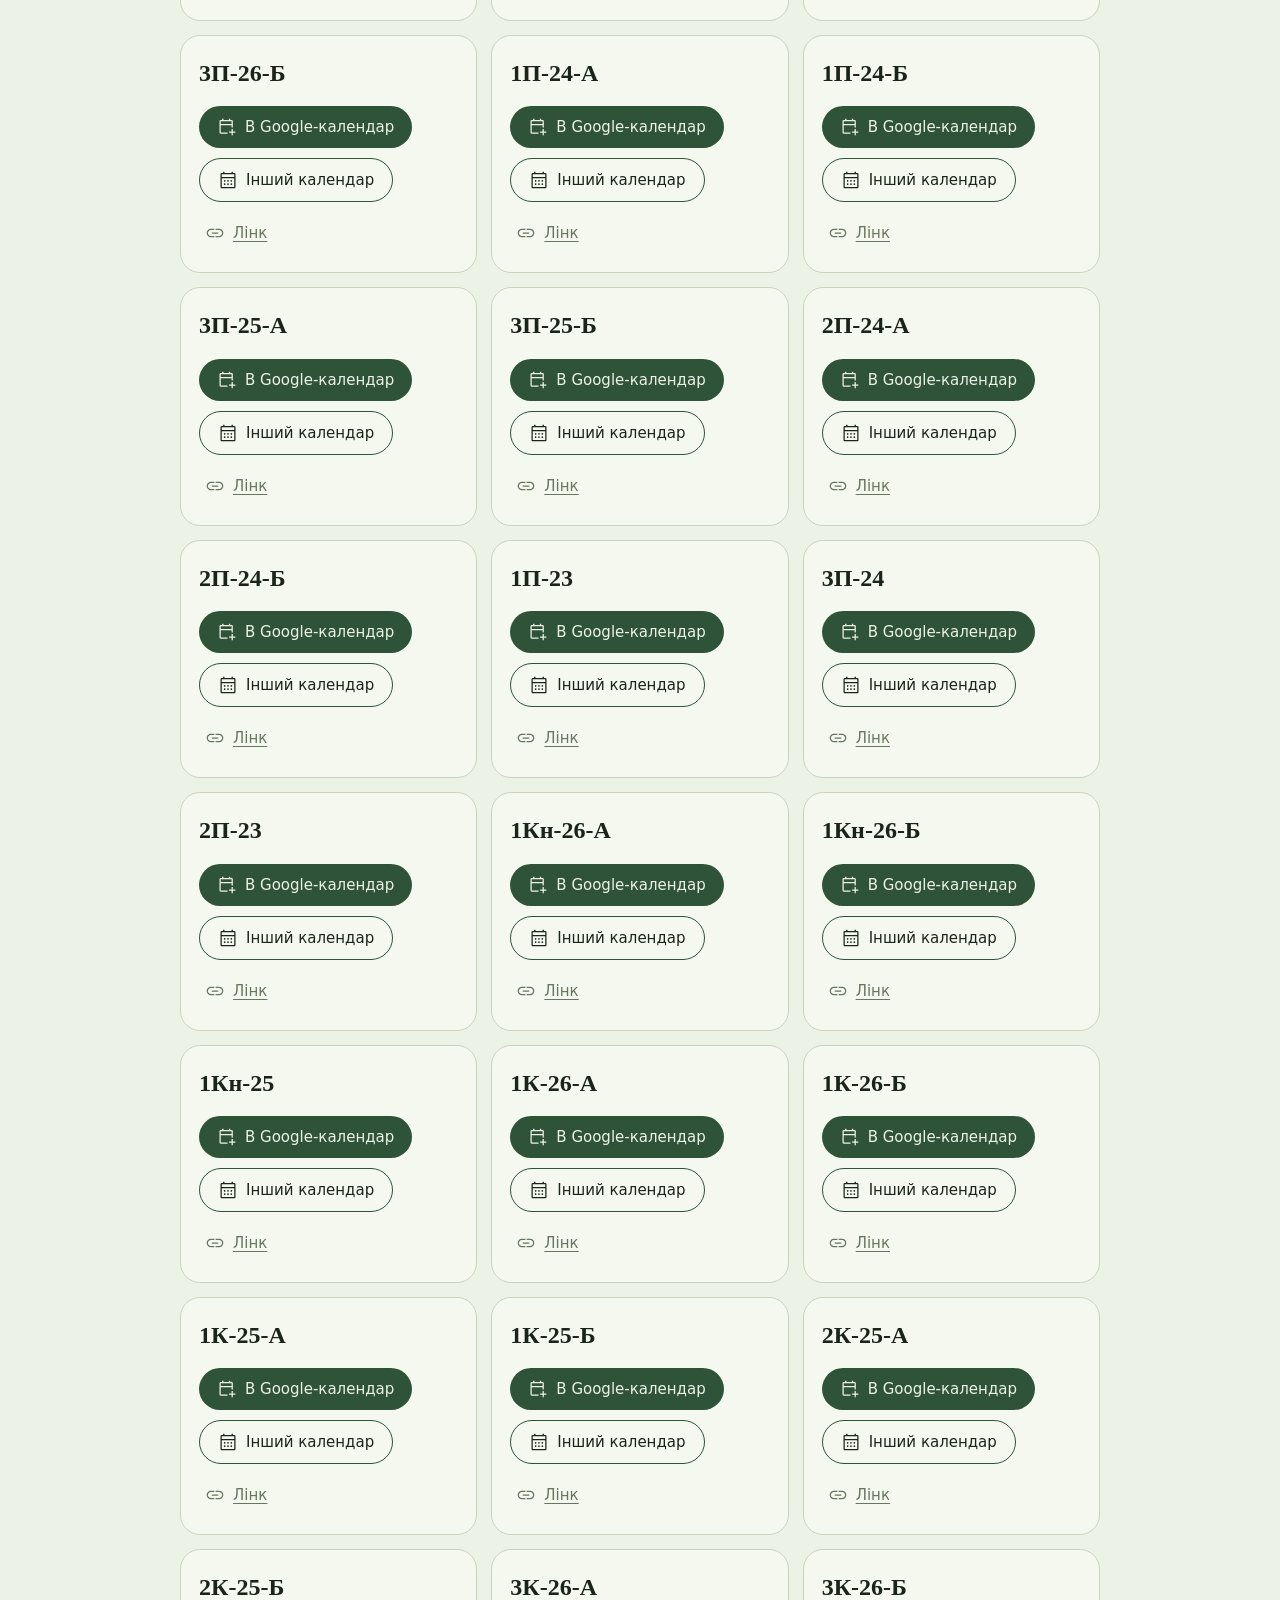
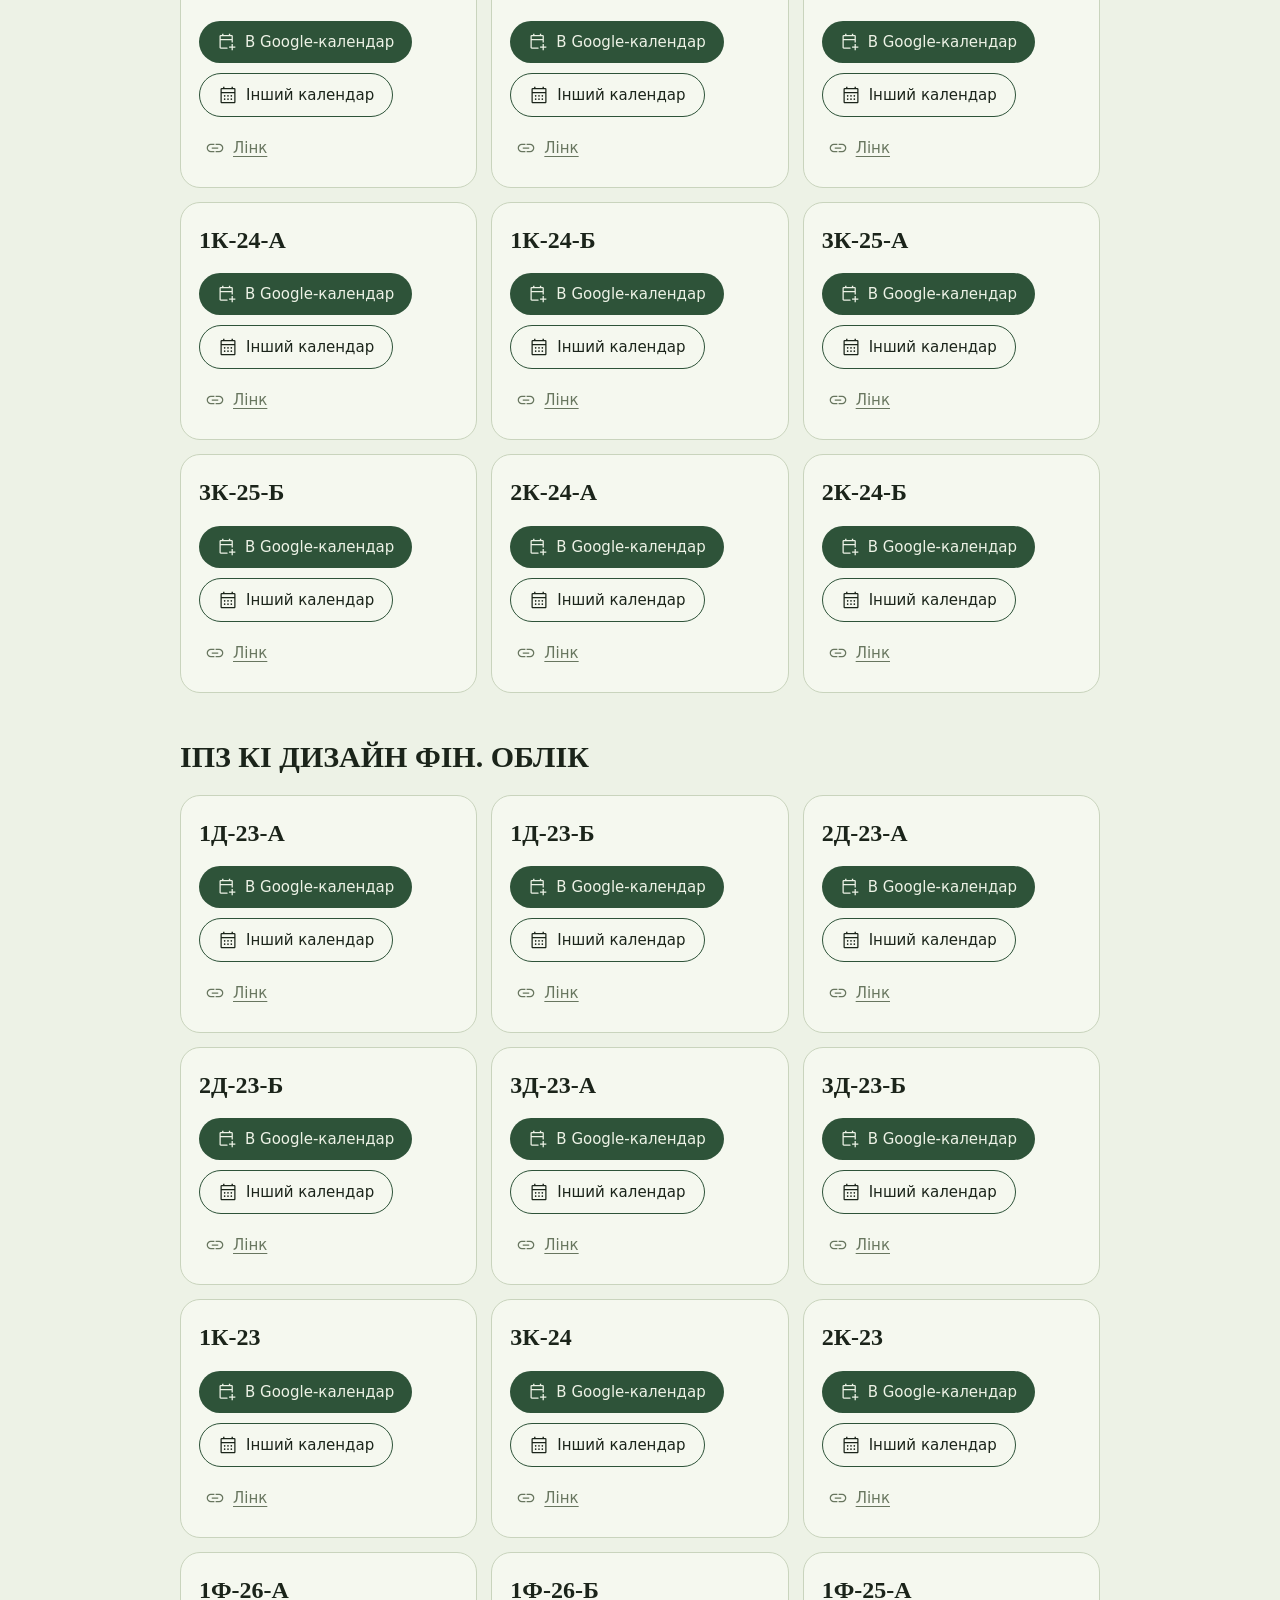
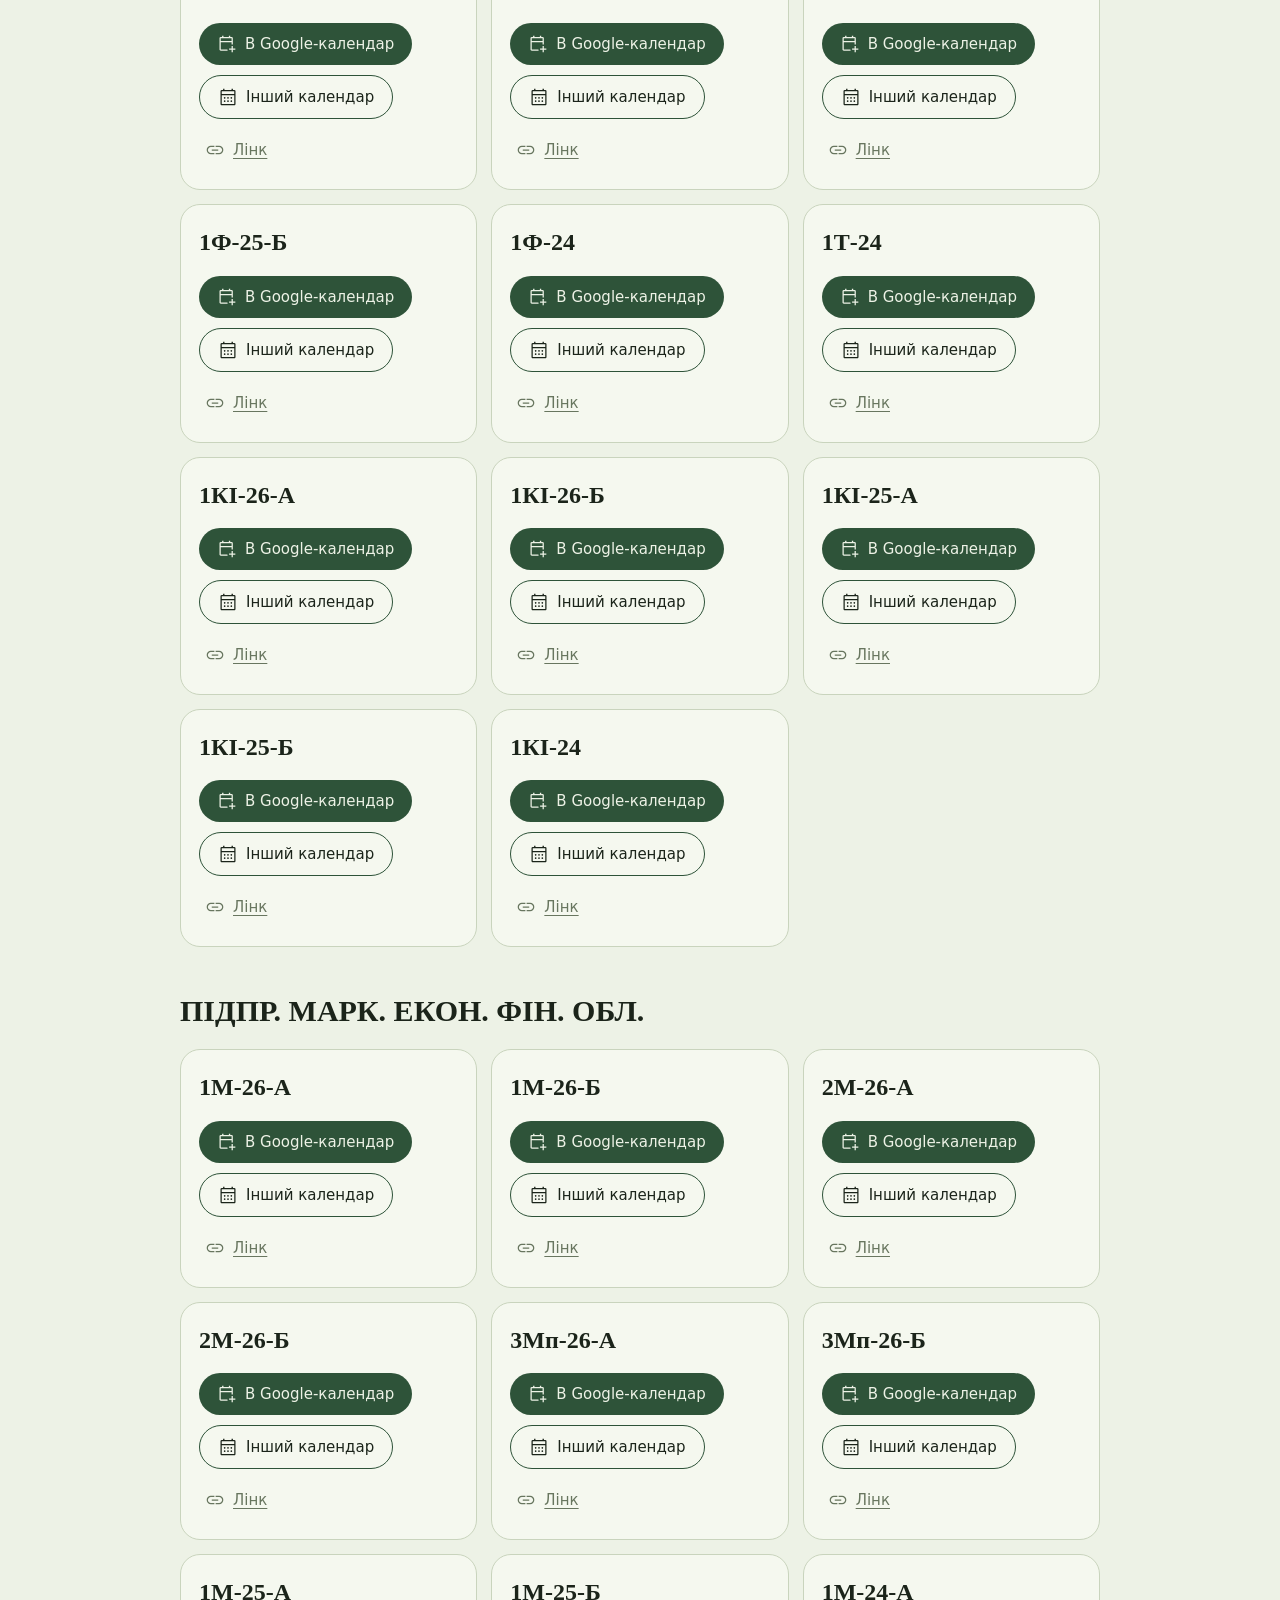
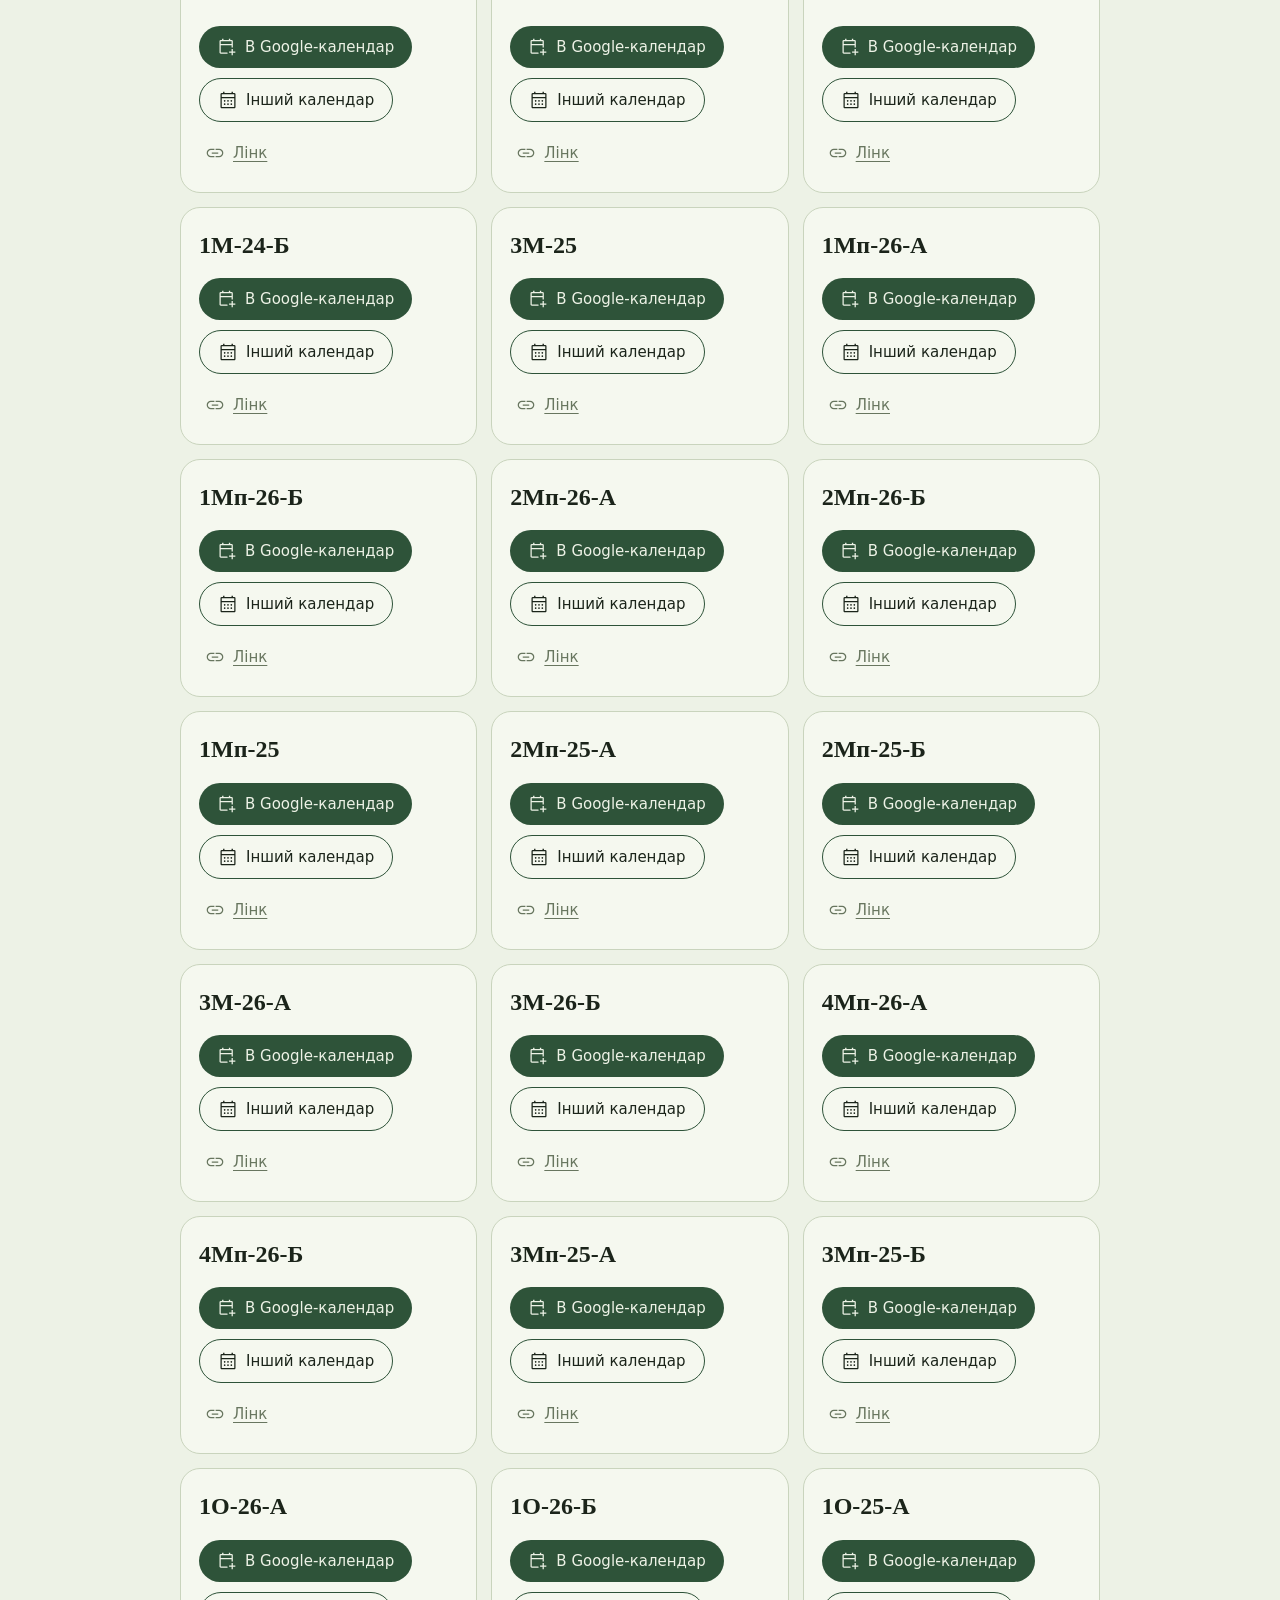
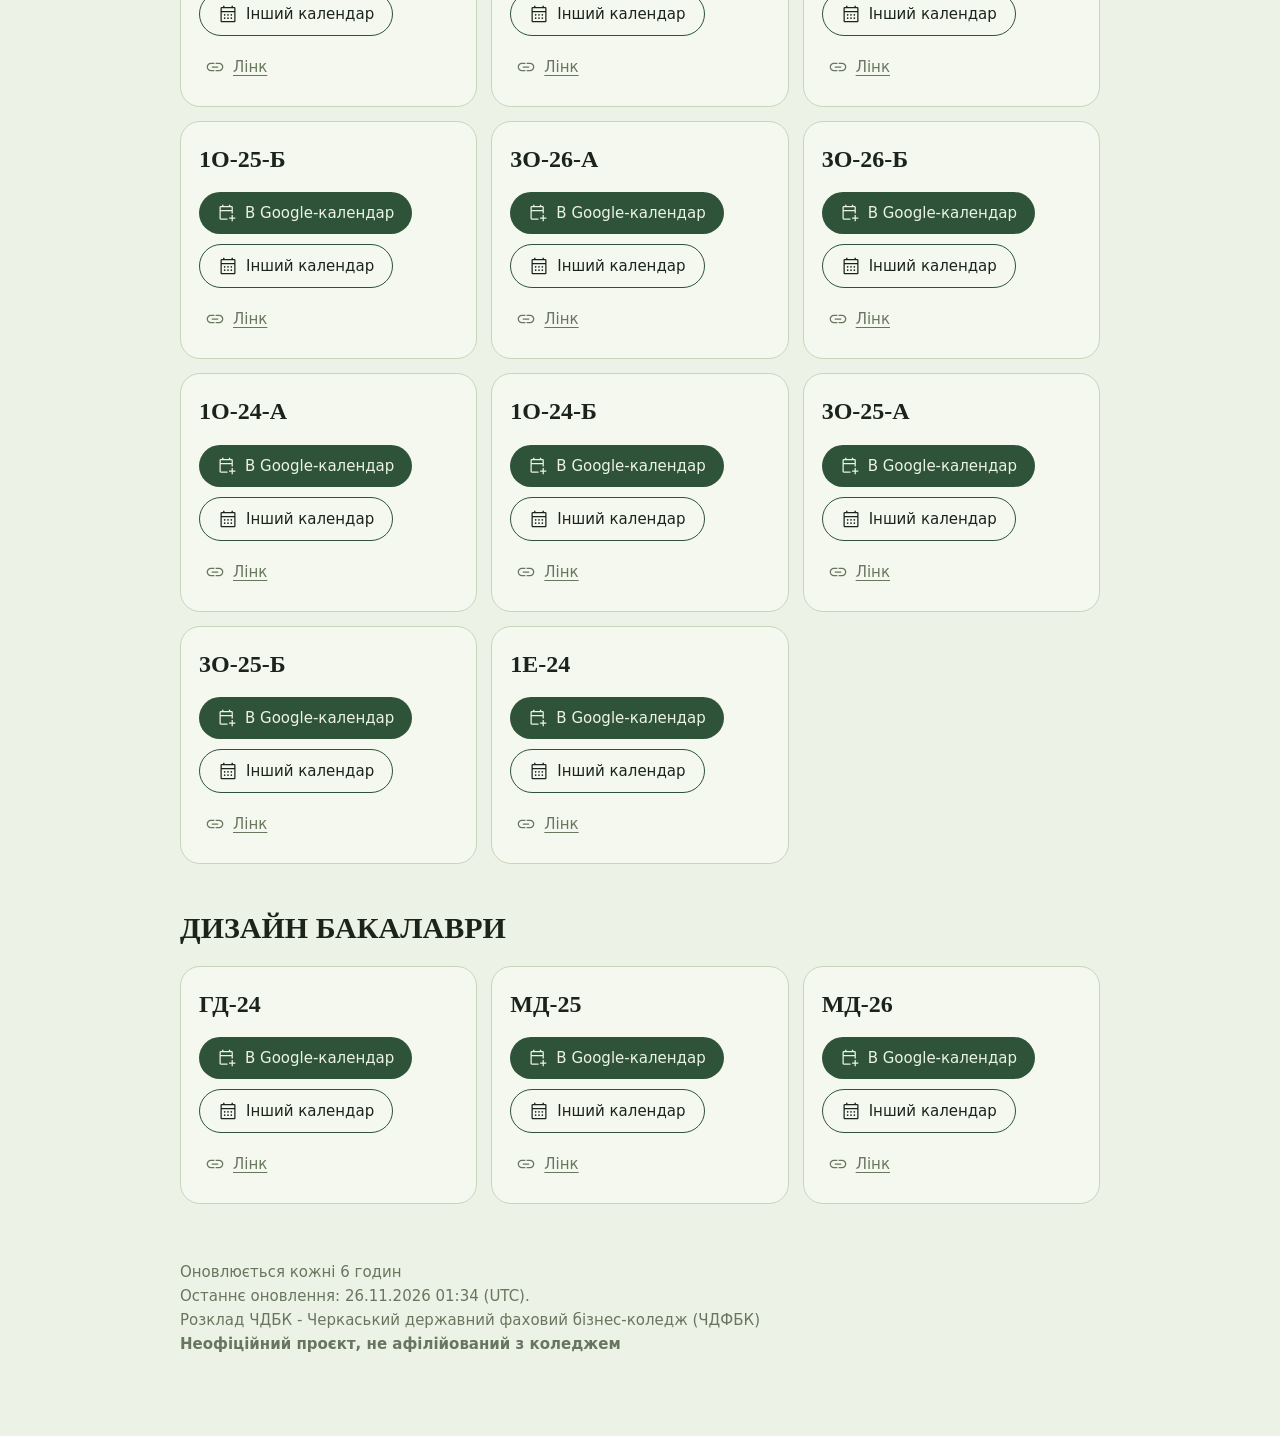
==== commit 400906d3: "regen calendars 2026-11-26" ====
--- a/index.html
+++ b/index.html
@@ -35,7 +35,7 @@
 <div id="pgrid"></div>
 <div class="row"><button class="btn out" id="pclose">Закрити</button></div></dialog>
 <footer>Оновлюється кожні 6 годин
-<br>Останнє оновлення: 25.11.2026 16:48 (UTC).
+<br>Останнє оновлення: 26.11.2026 01:34 (UTC).
 <br>Розклад ЧДБК - Черкаський державний фаховий бізнес-коледж (ЧДФБК)
 <br><b>Неофіційний проєкт, не афілійований з коледжем</b></footer>
 <script>
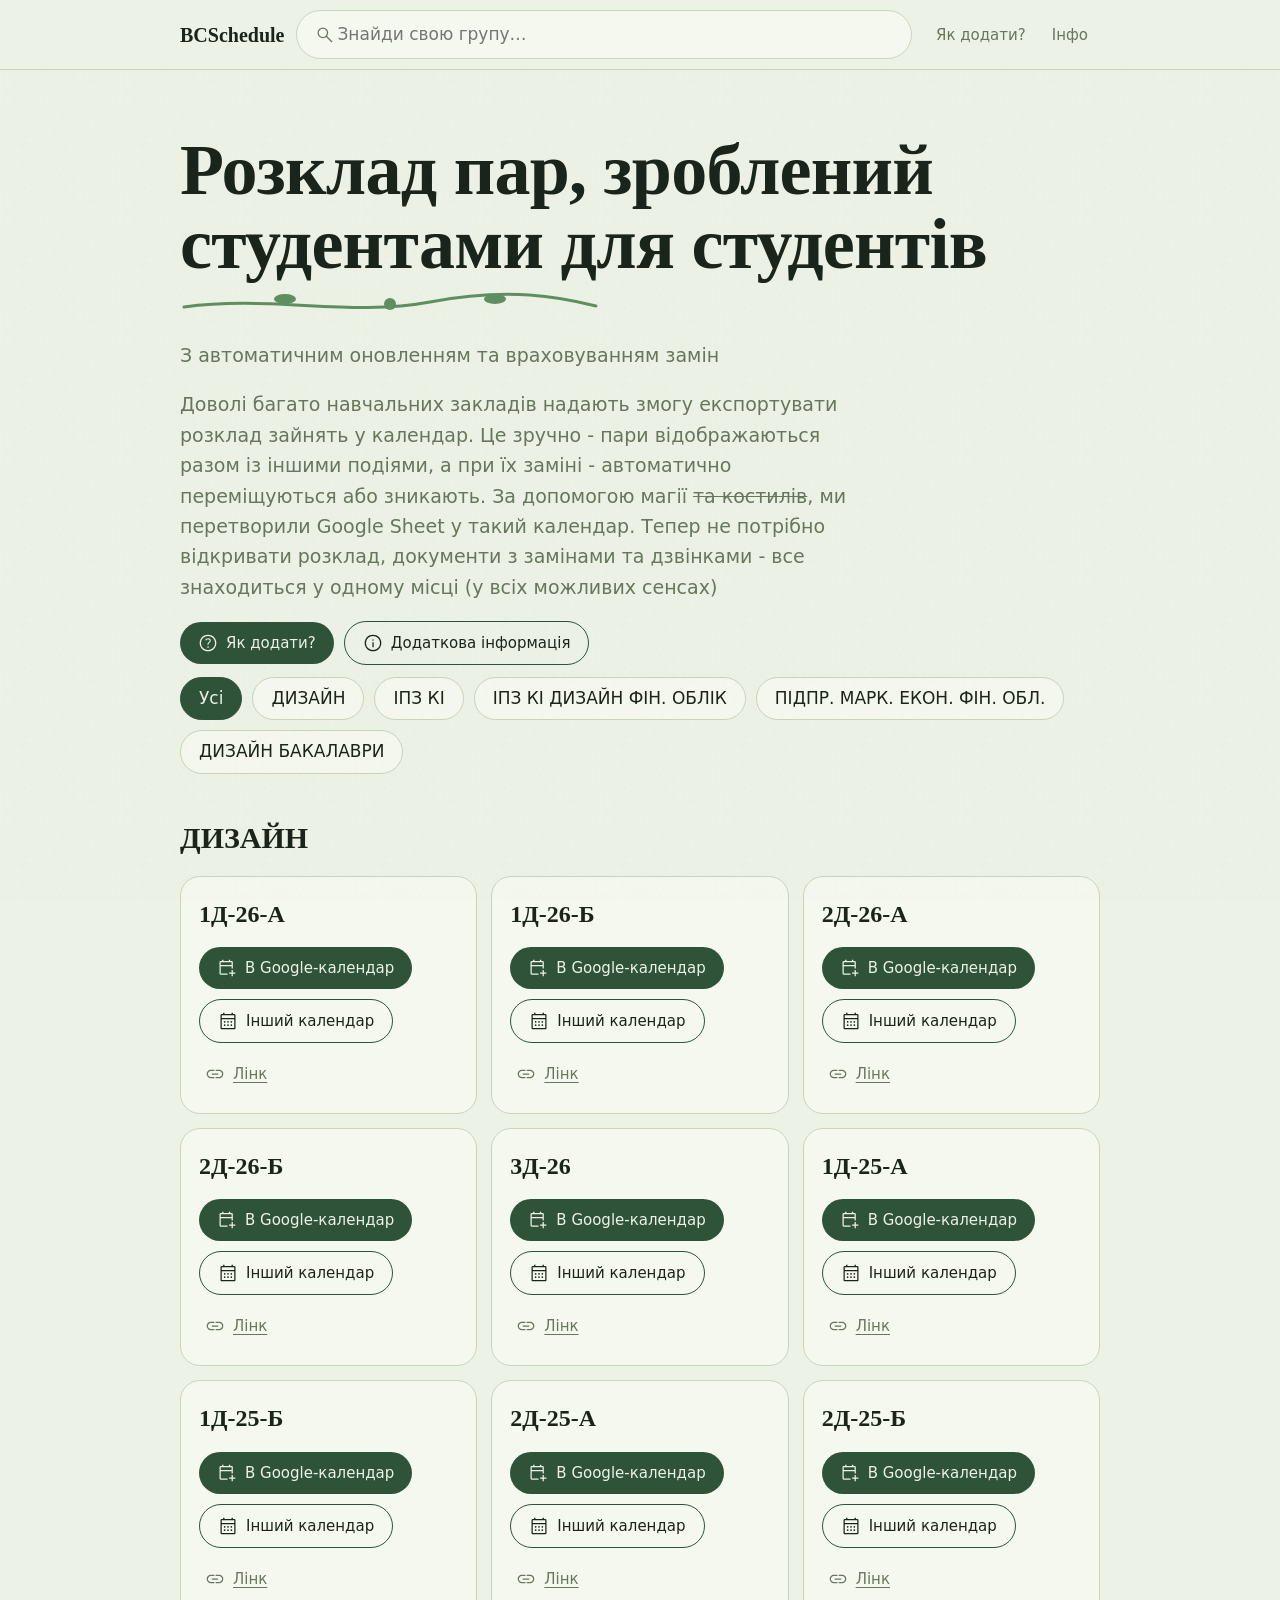
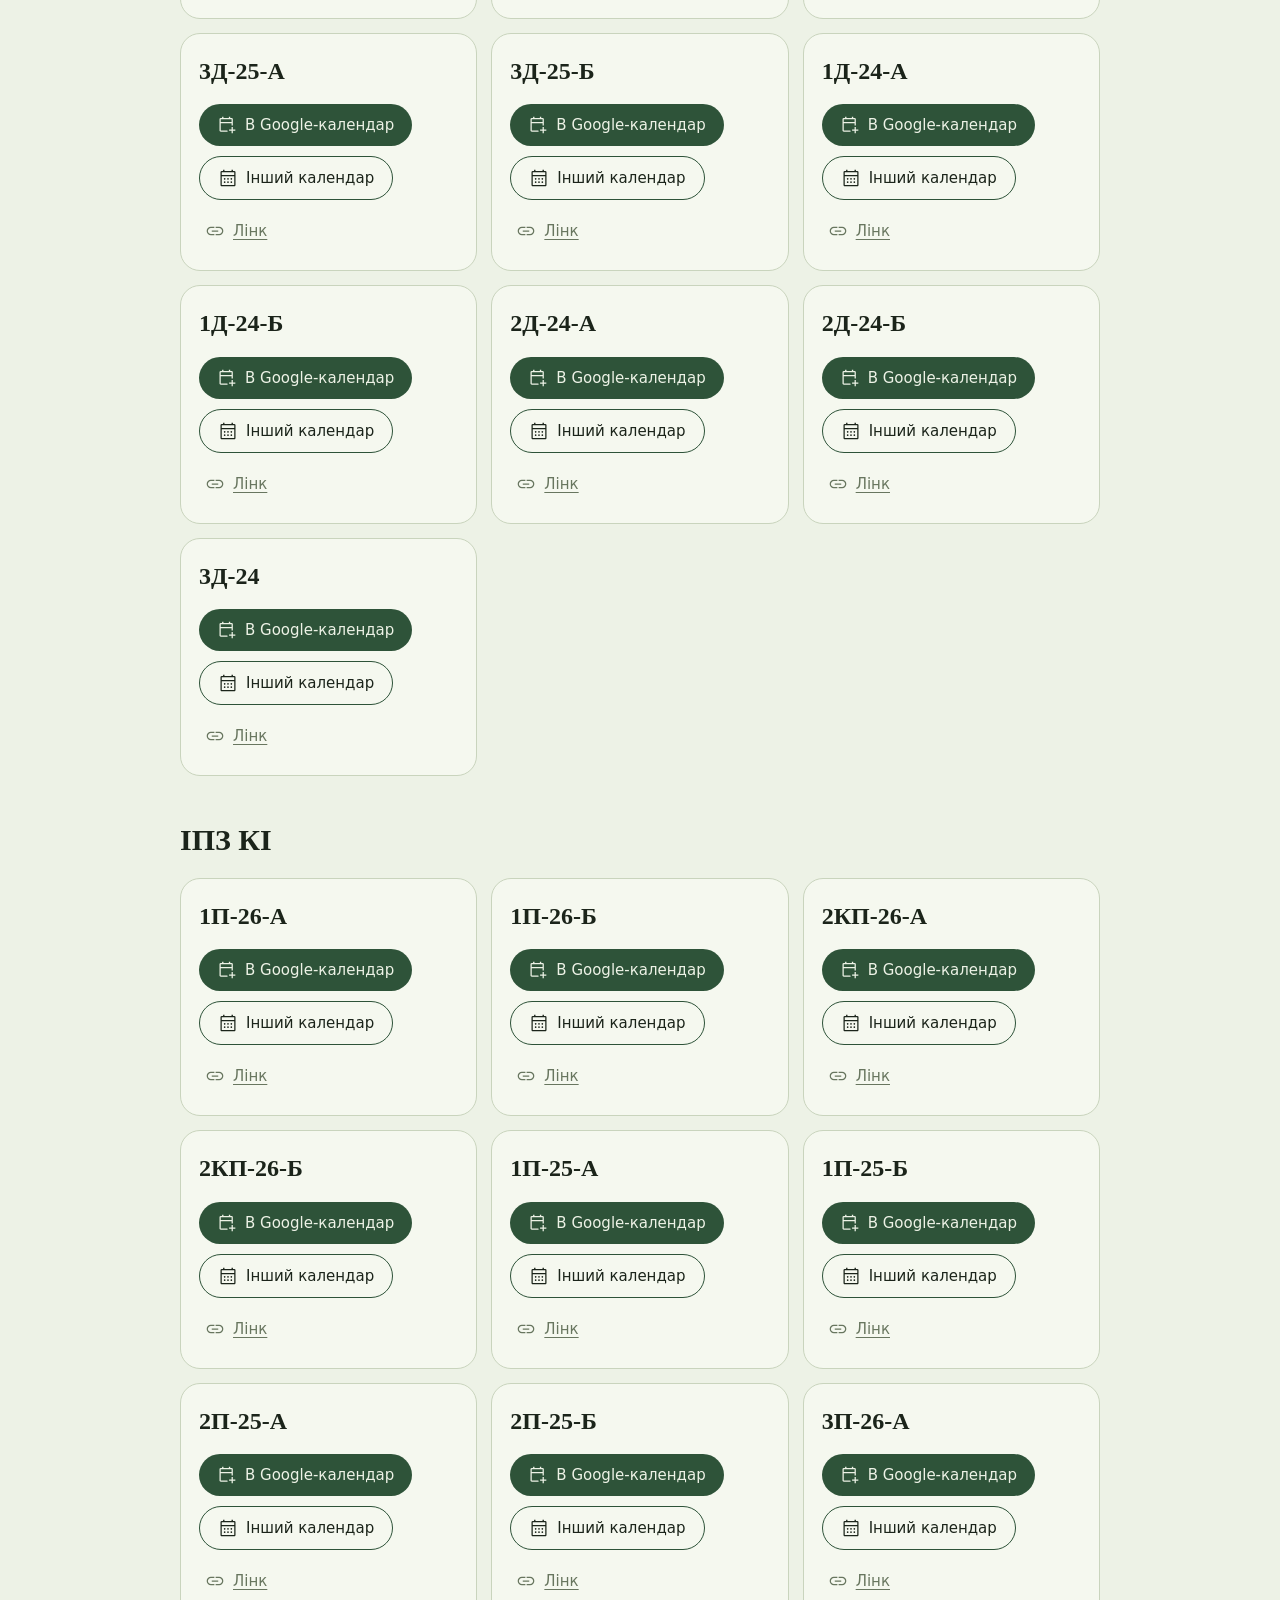
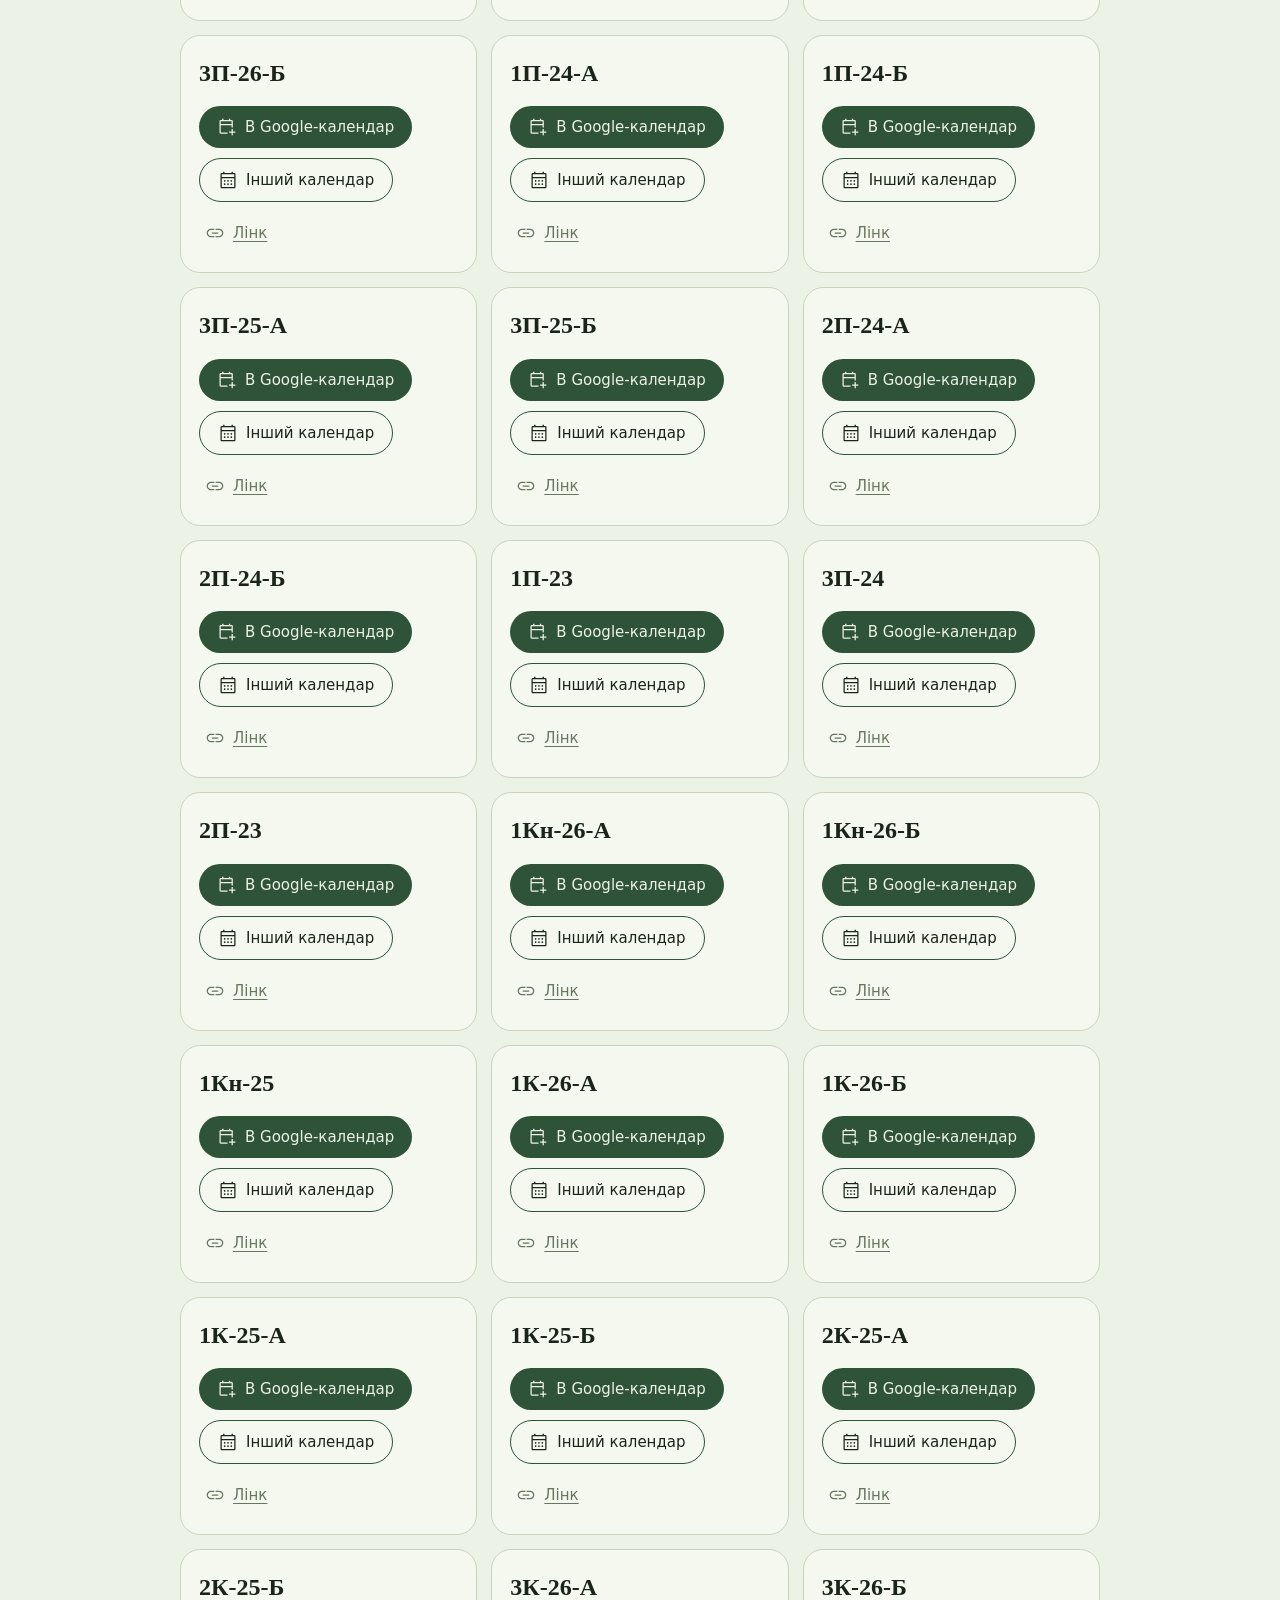
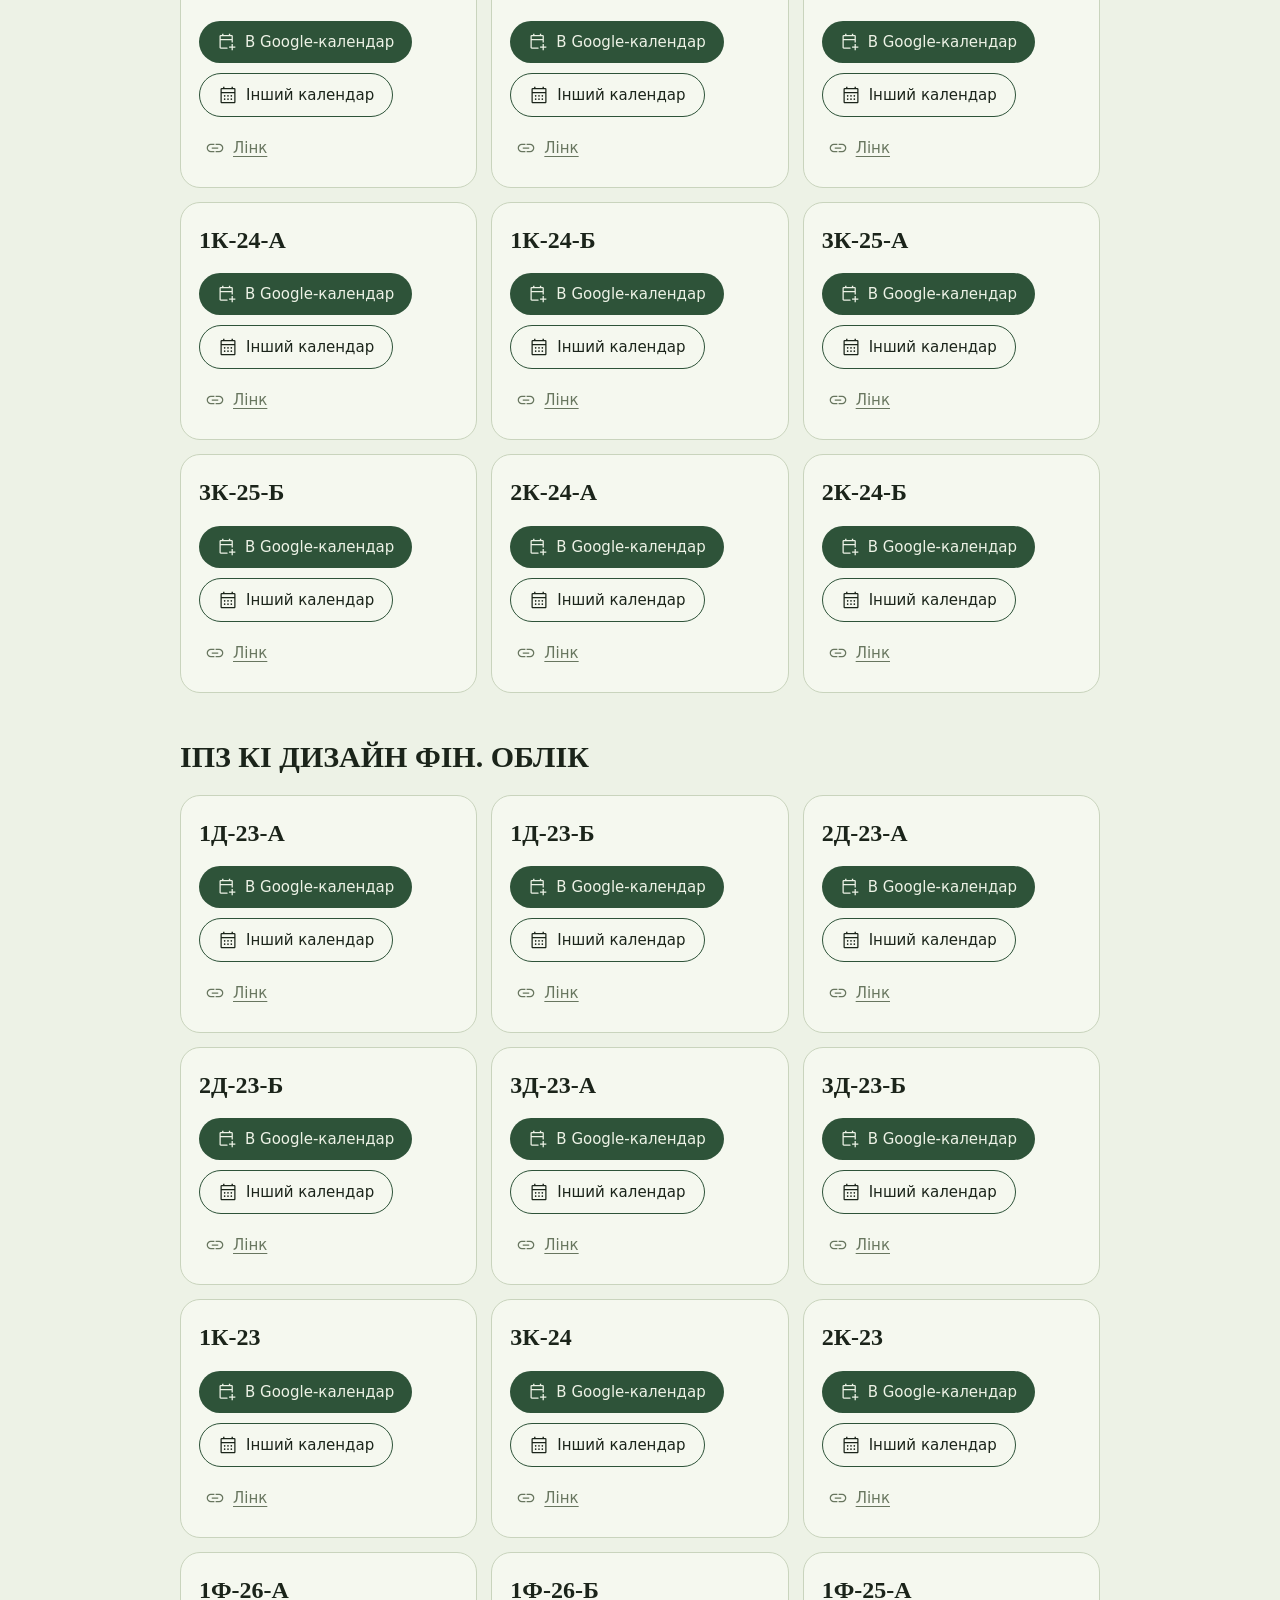
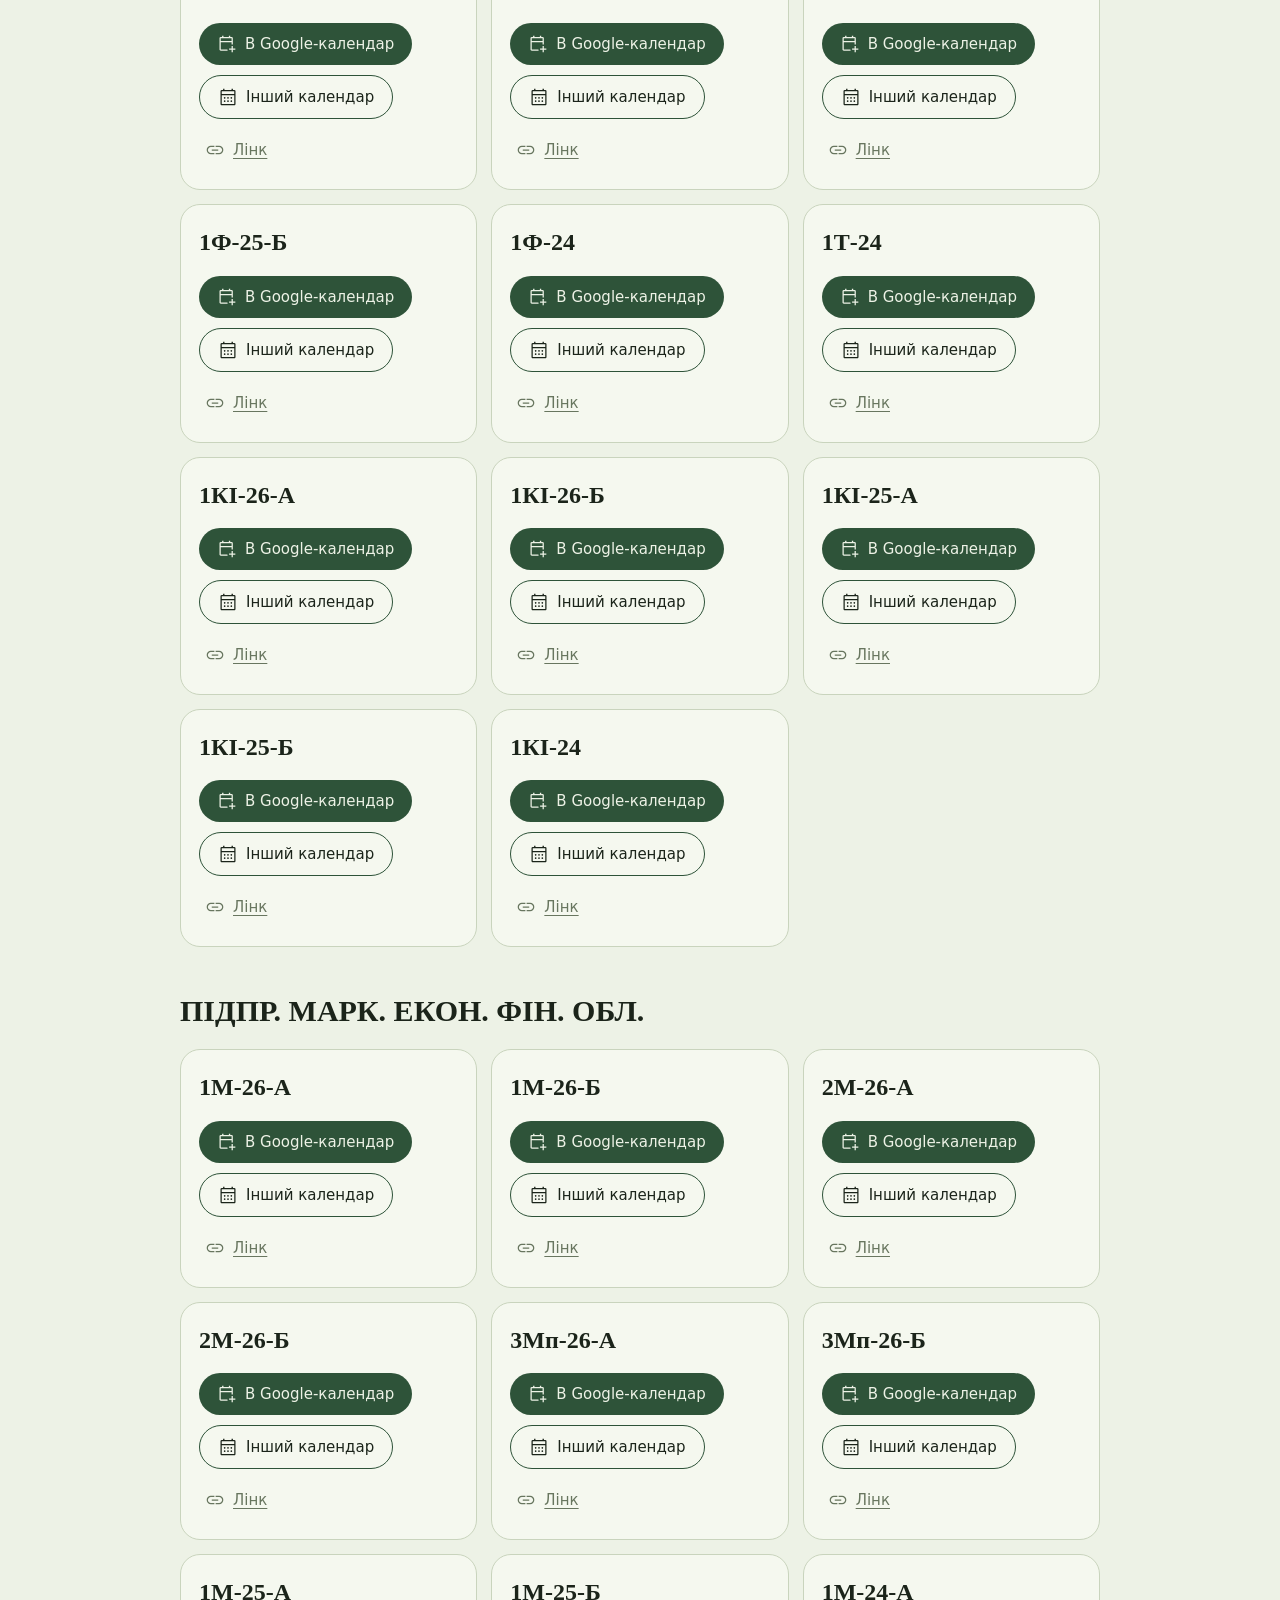
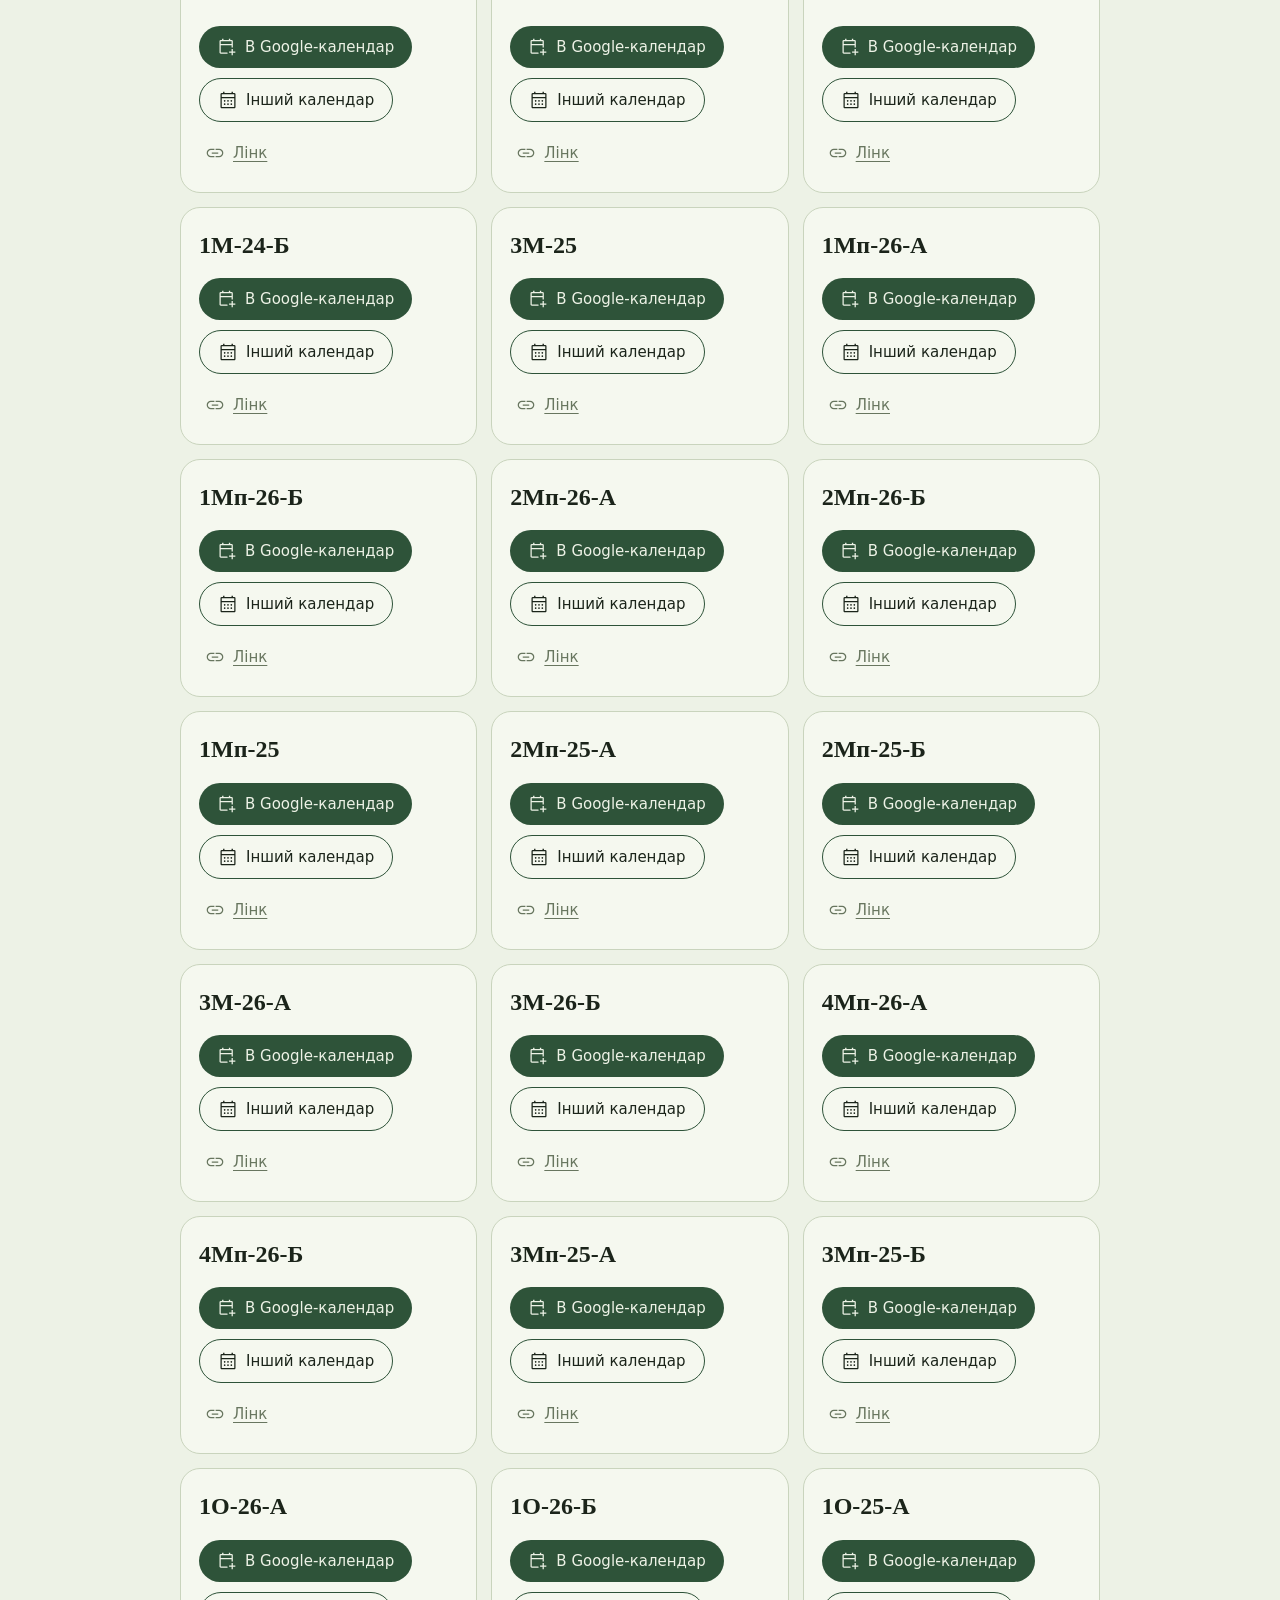
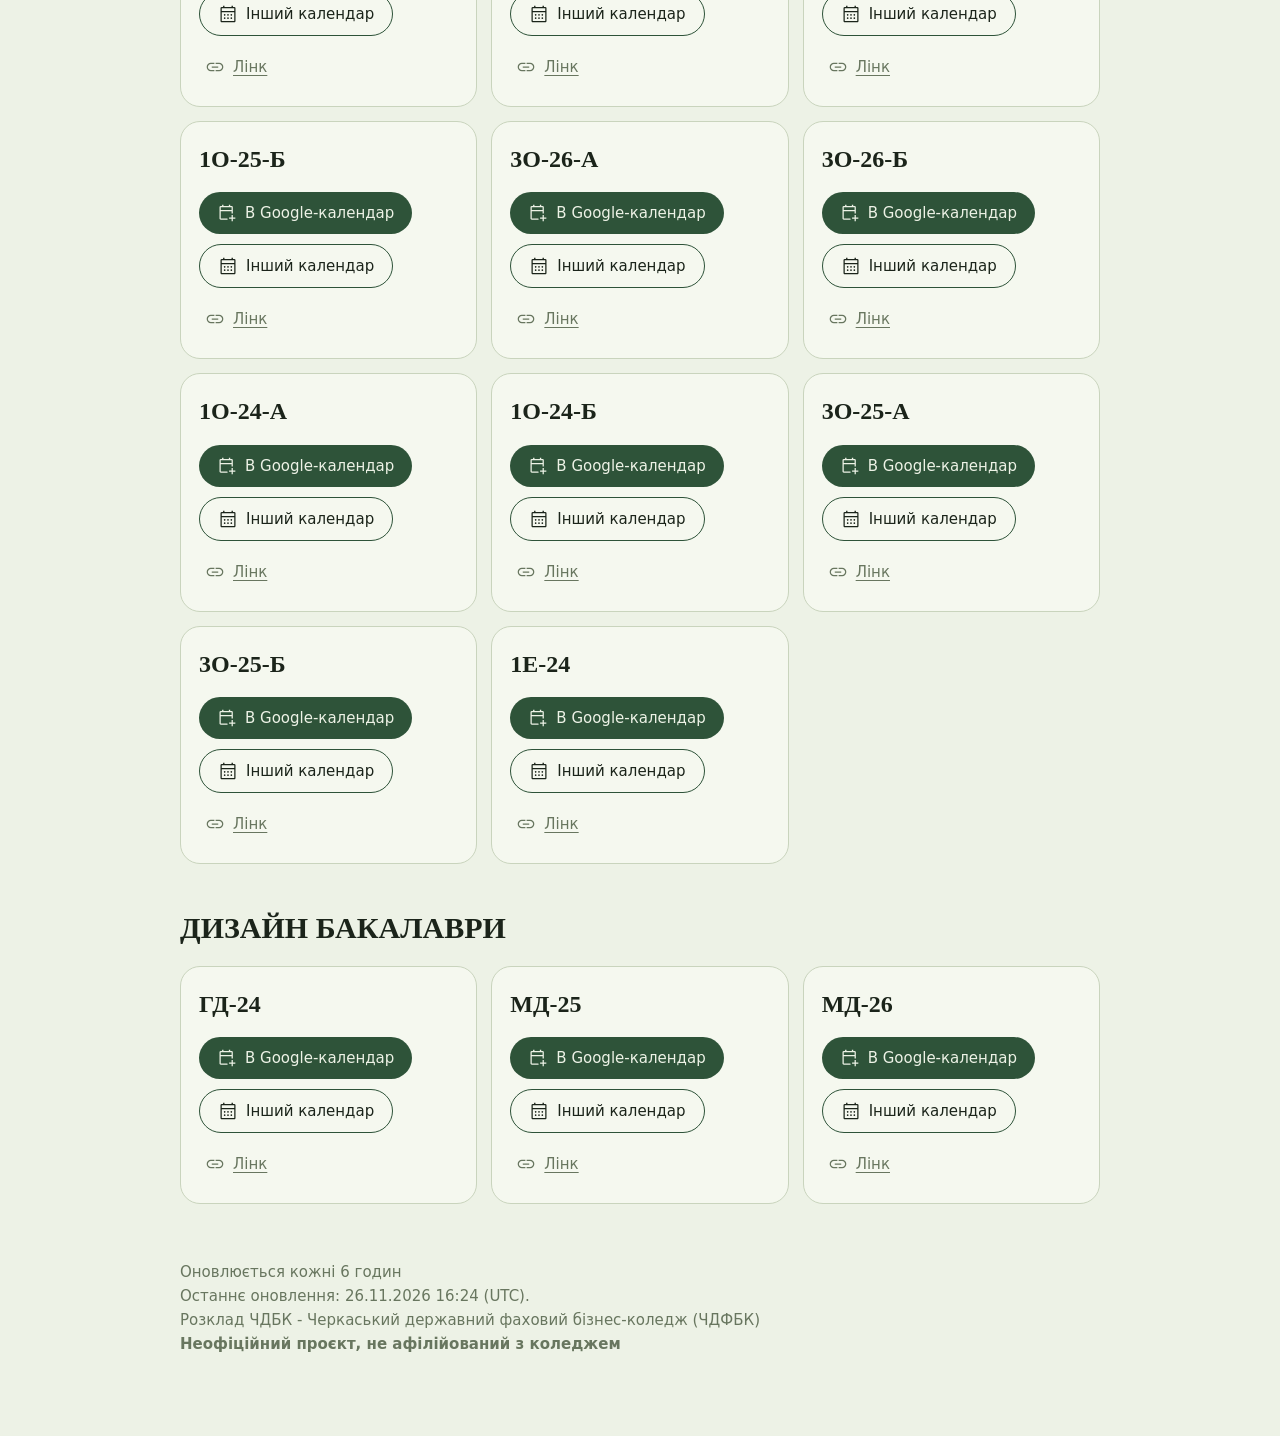
==== commit bc3b7874: "regen calendars 2026-11-26" ====
--- a/index.html
+++ b/index.html
@@ -35,7 +35,7 @@
 <div id="pgrid"></div>
 <div class="row"><button class="btn out" id="pclose">Закрити</button></div></dialog>
 <footer>Оновлюється кожні 6 годин
-<br>Останнє оновлення: 26.11.2026 01:34 (UTC).
+<br>Останнє оновлення: 26.11.2026 16:24 (UTC).
 <br>Розклад ЧДБК - Черкаський державний фаховий бізнес-коледж (ЧДФБК)
 <br><b>Неофіційний проєкт, не афілійований з коледжем</b></footer>
 <script>
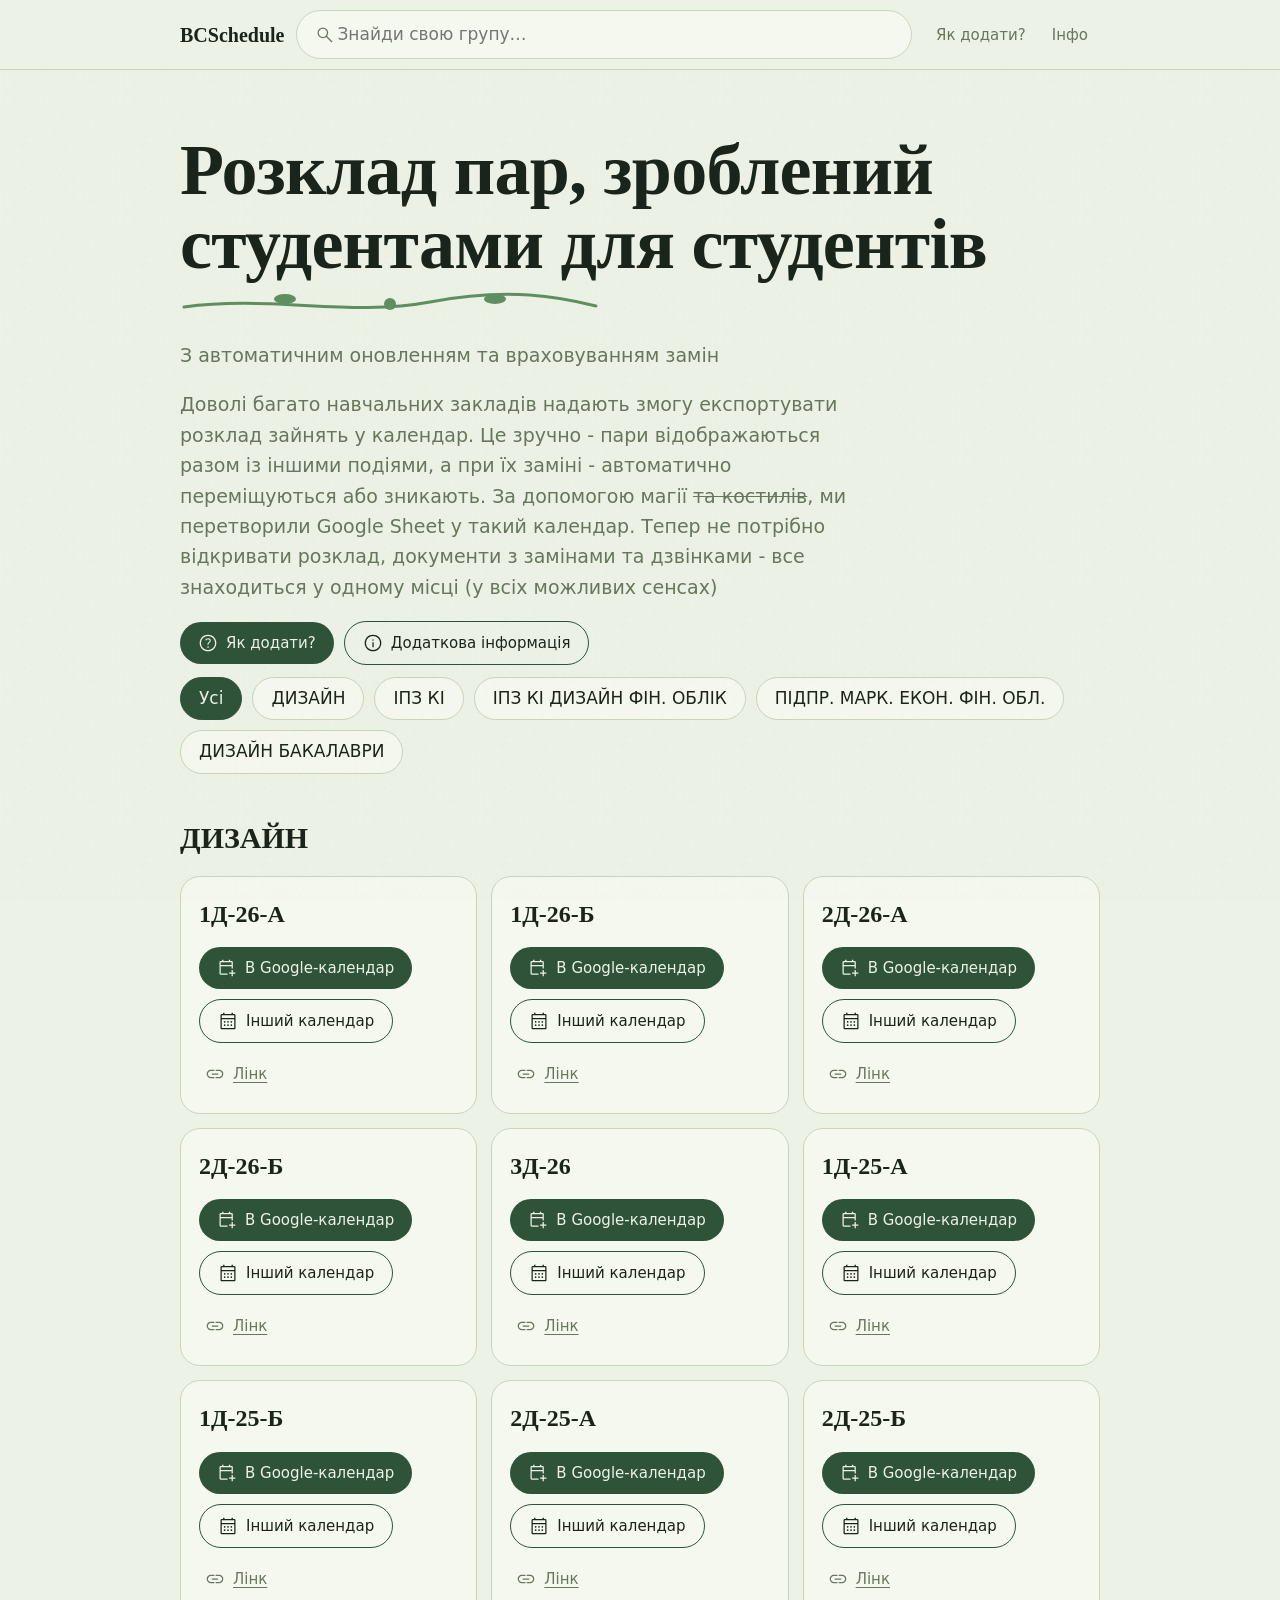
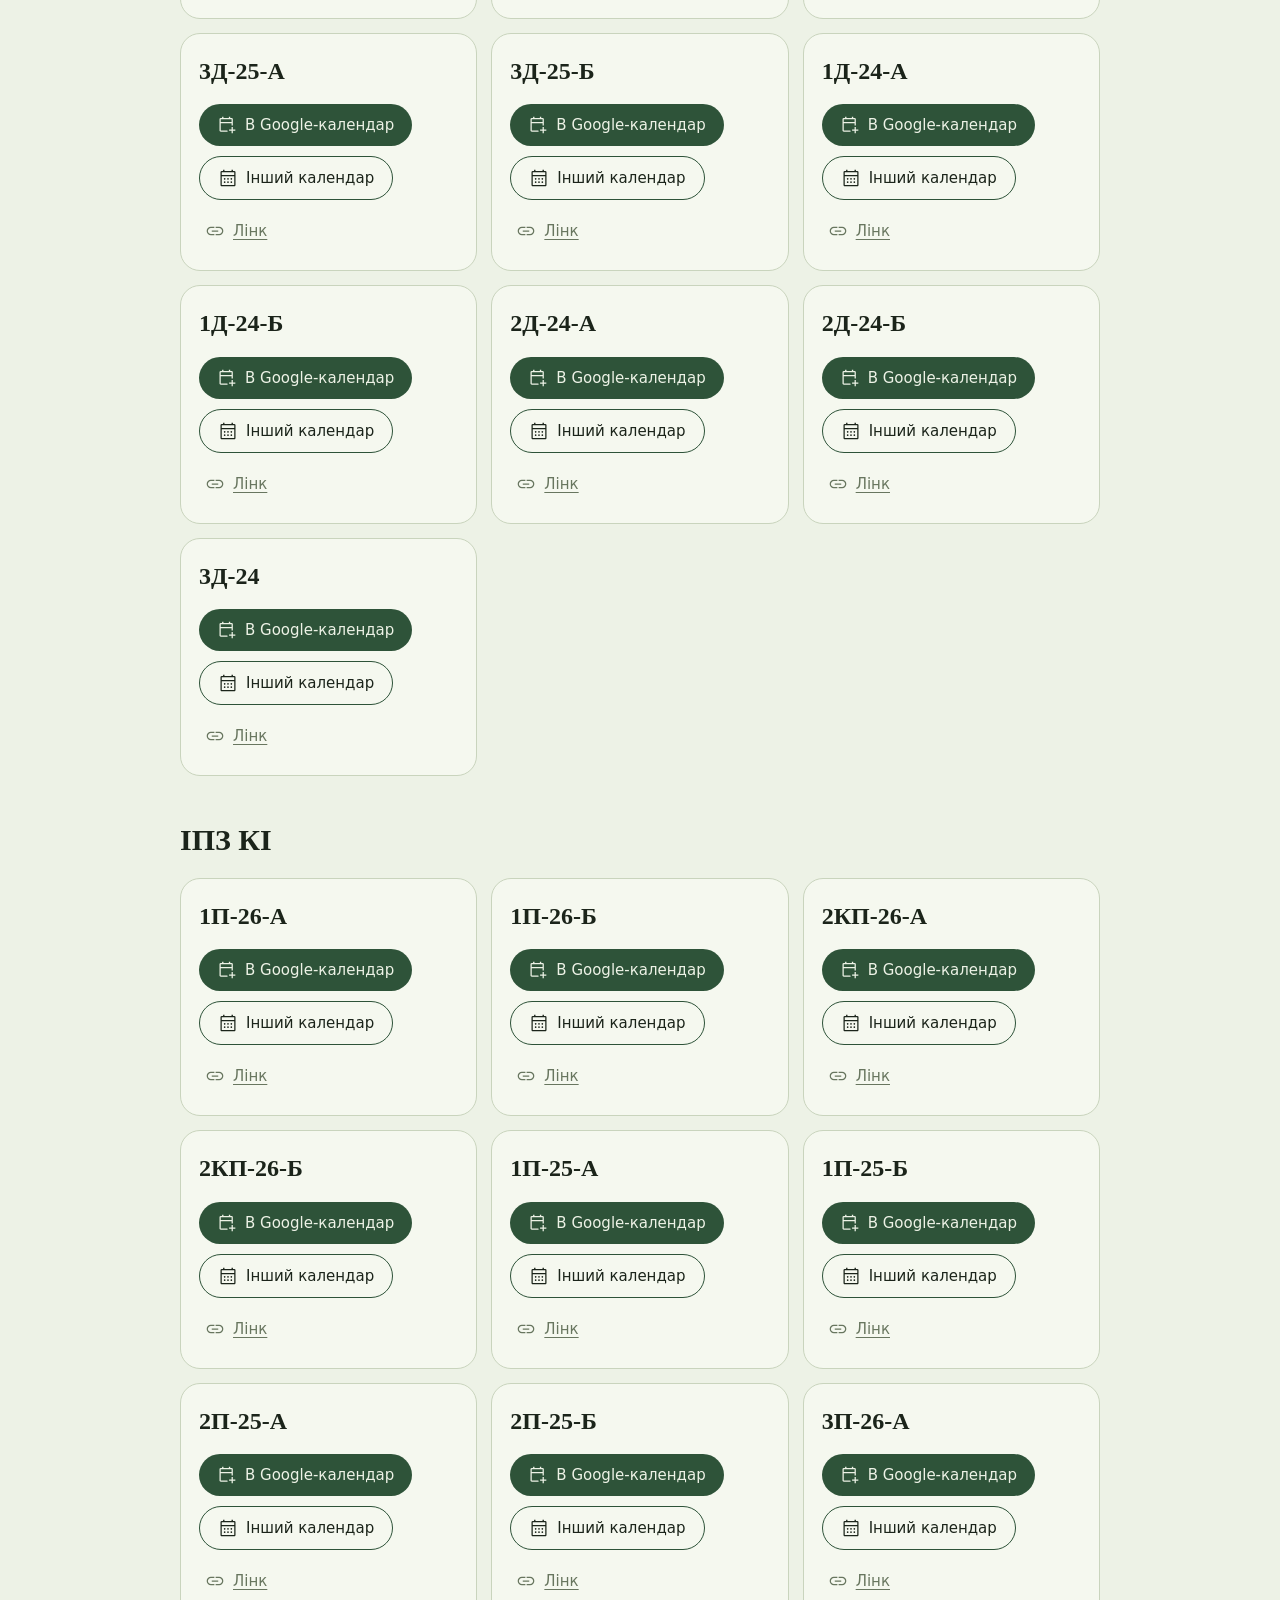
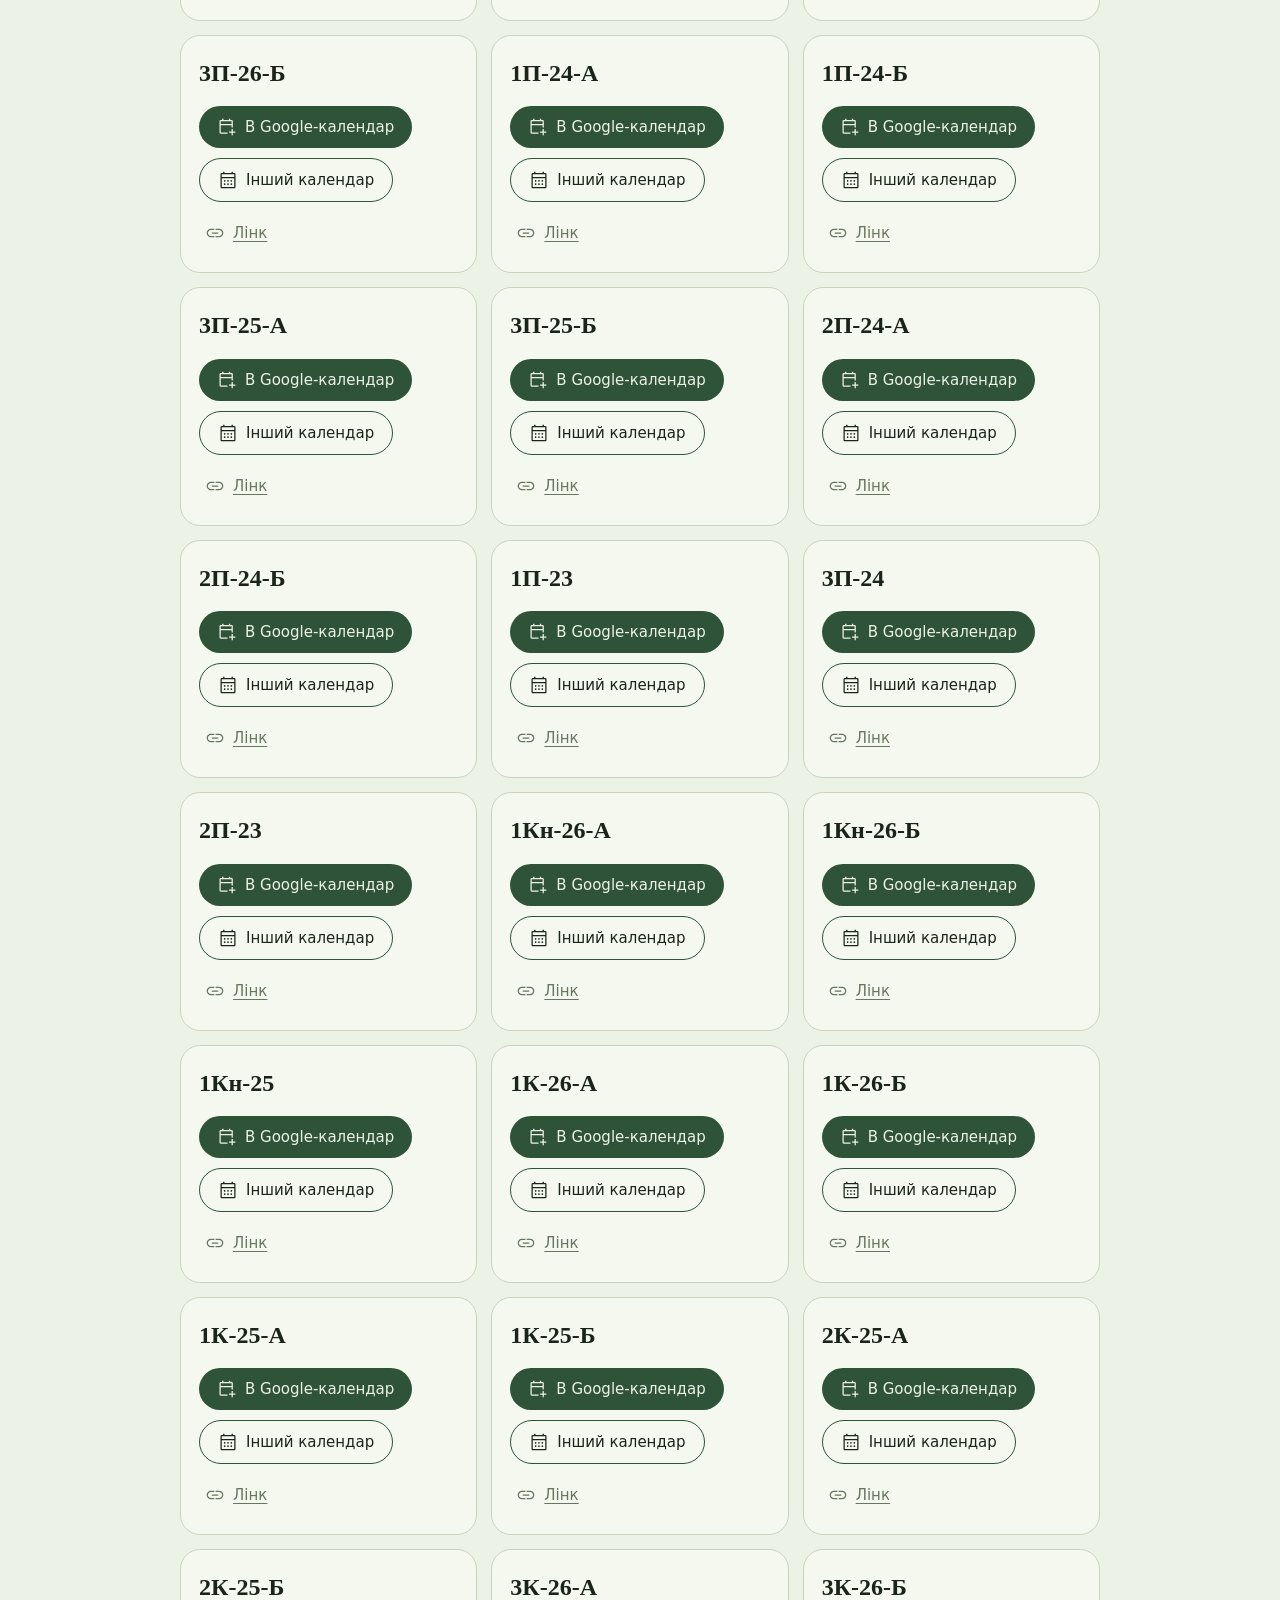
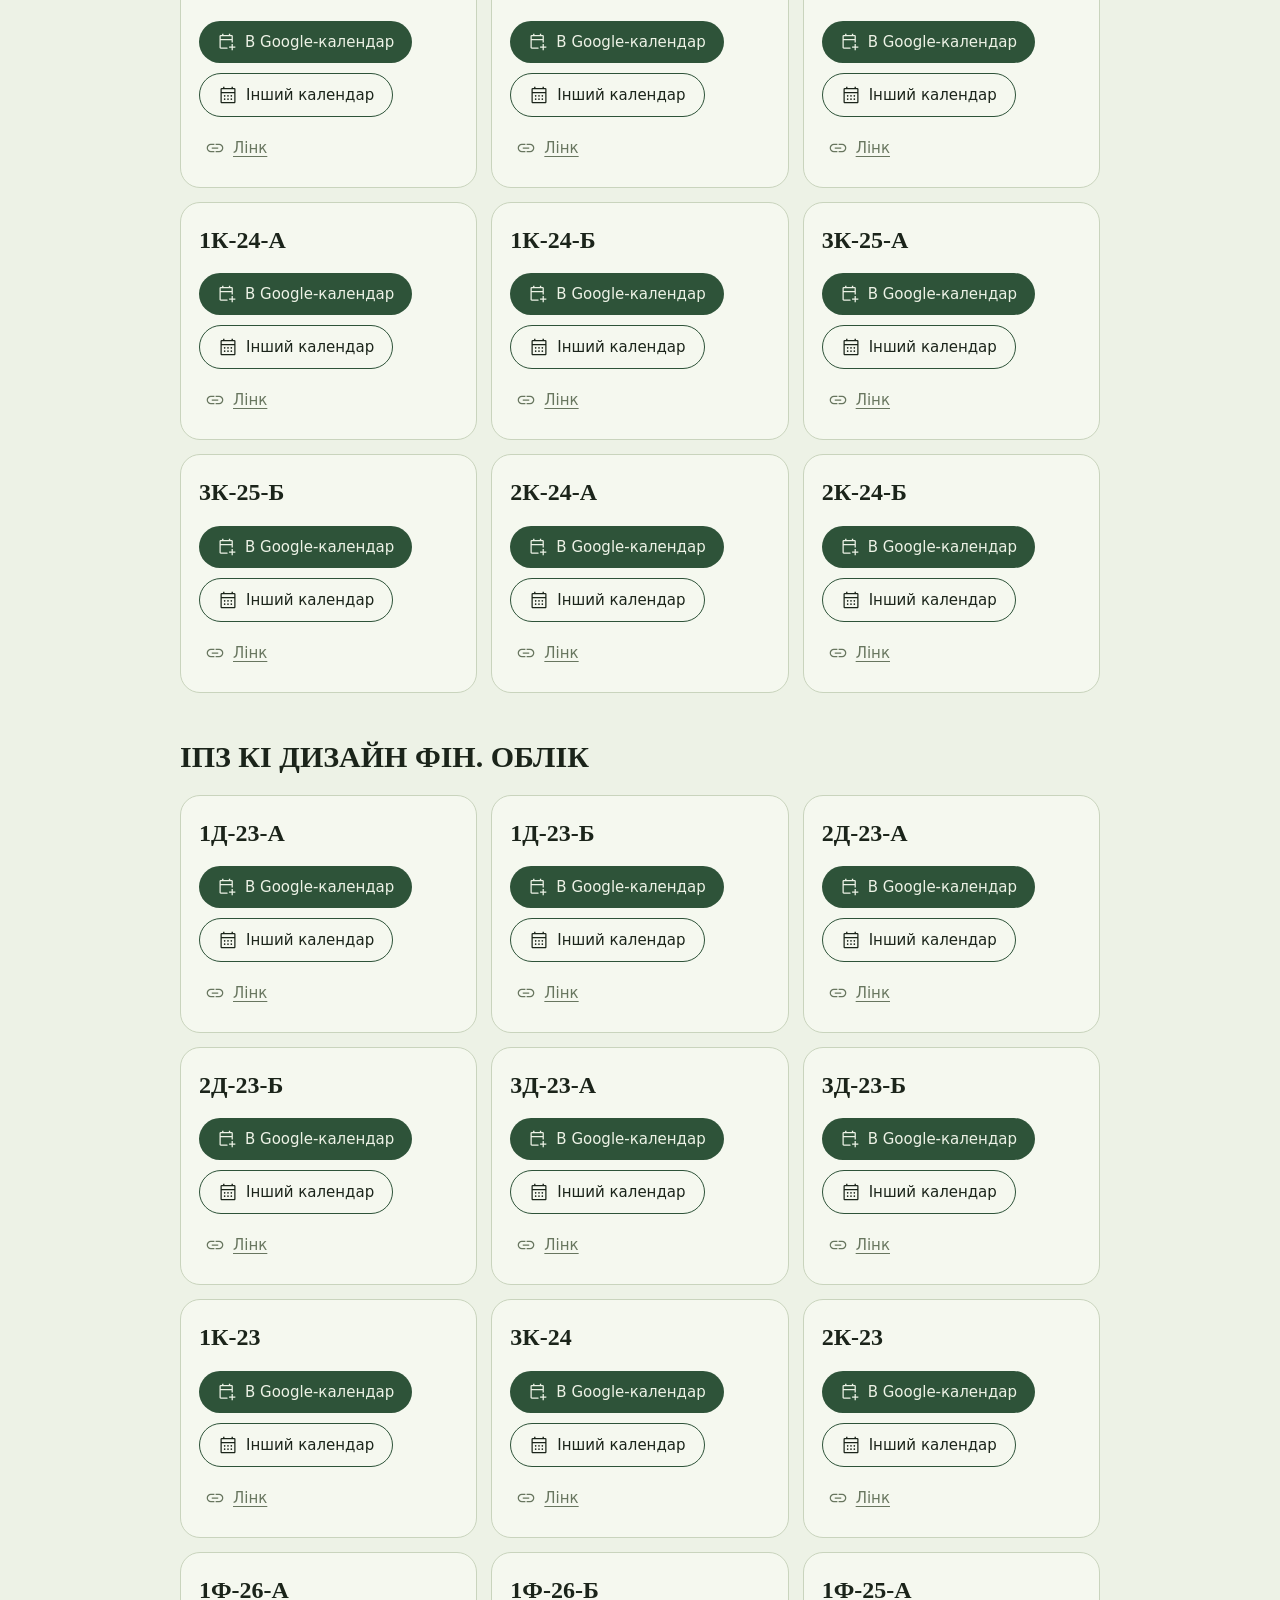
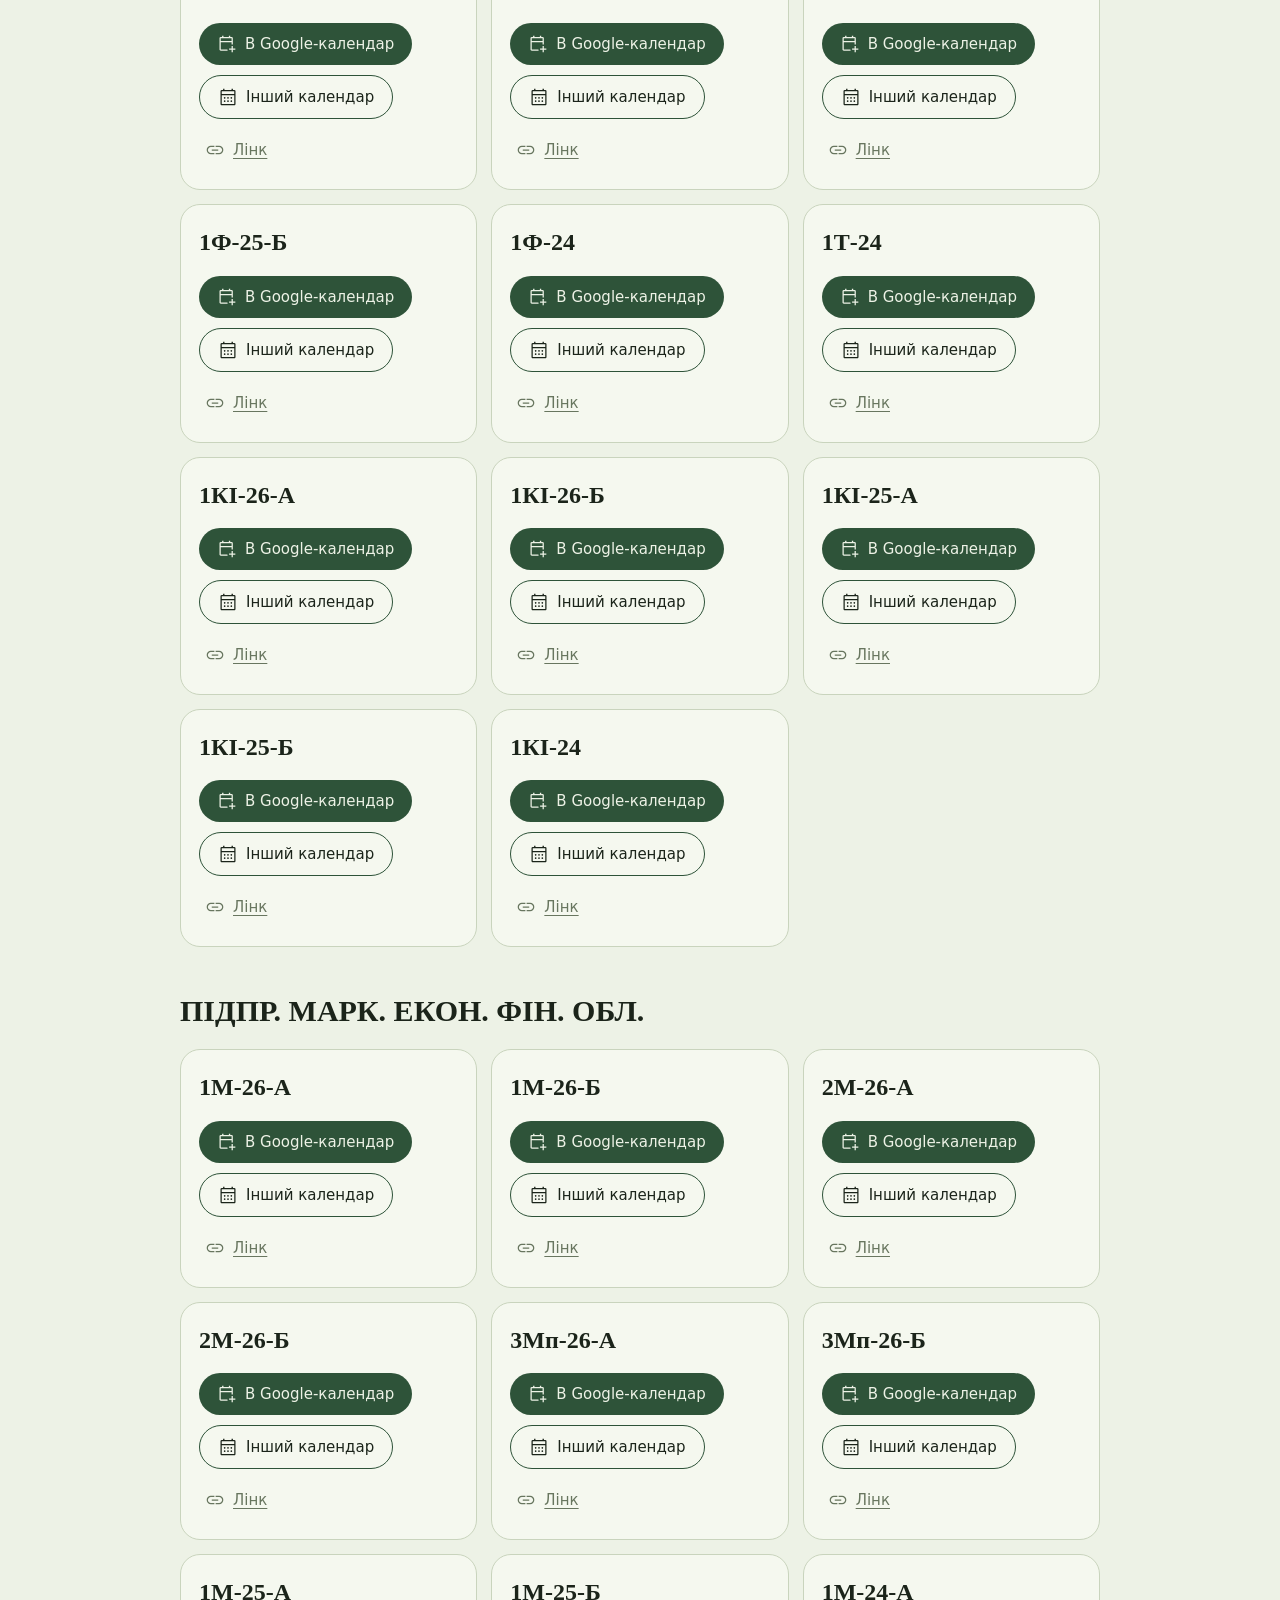
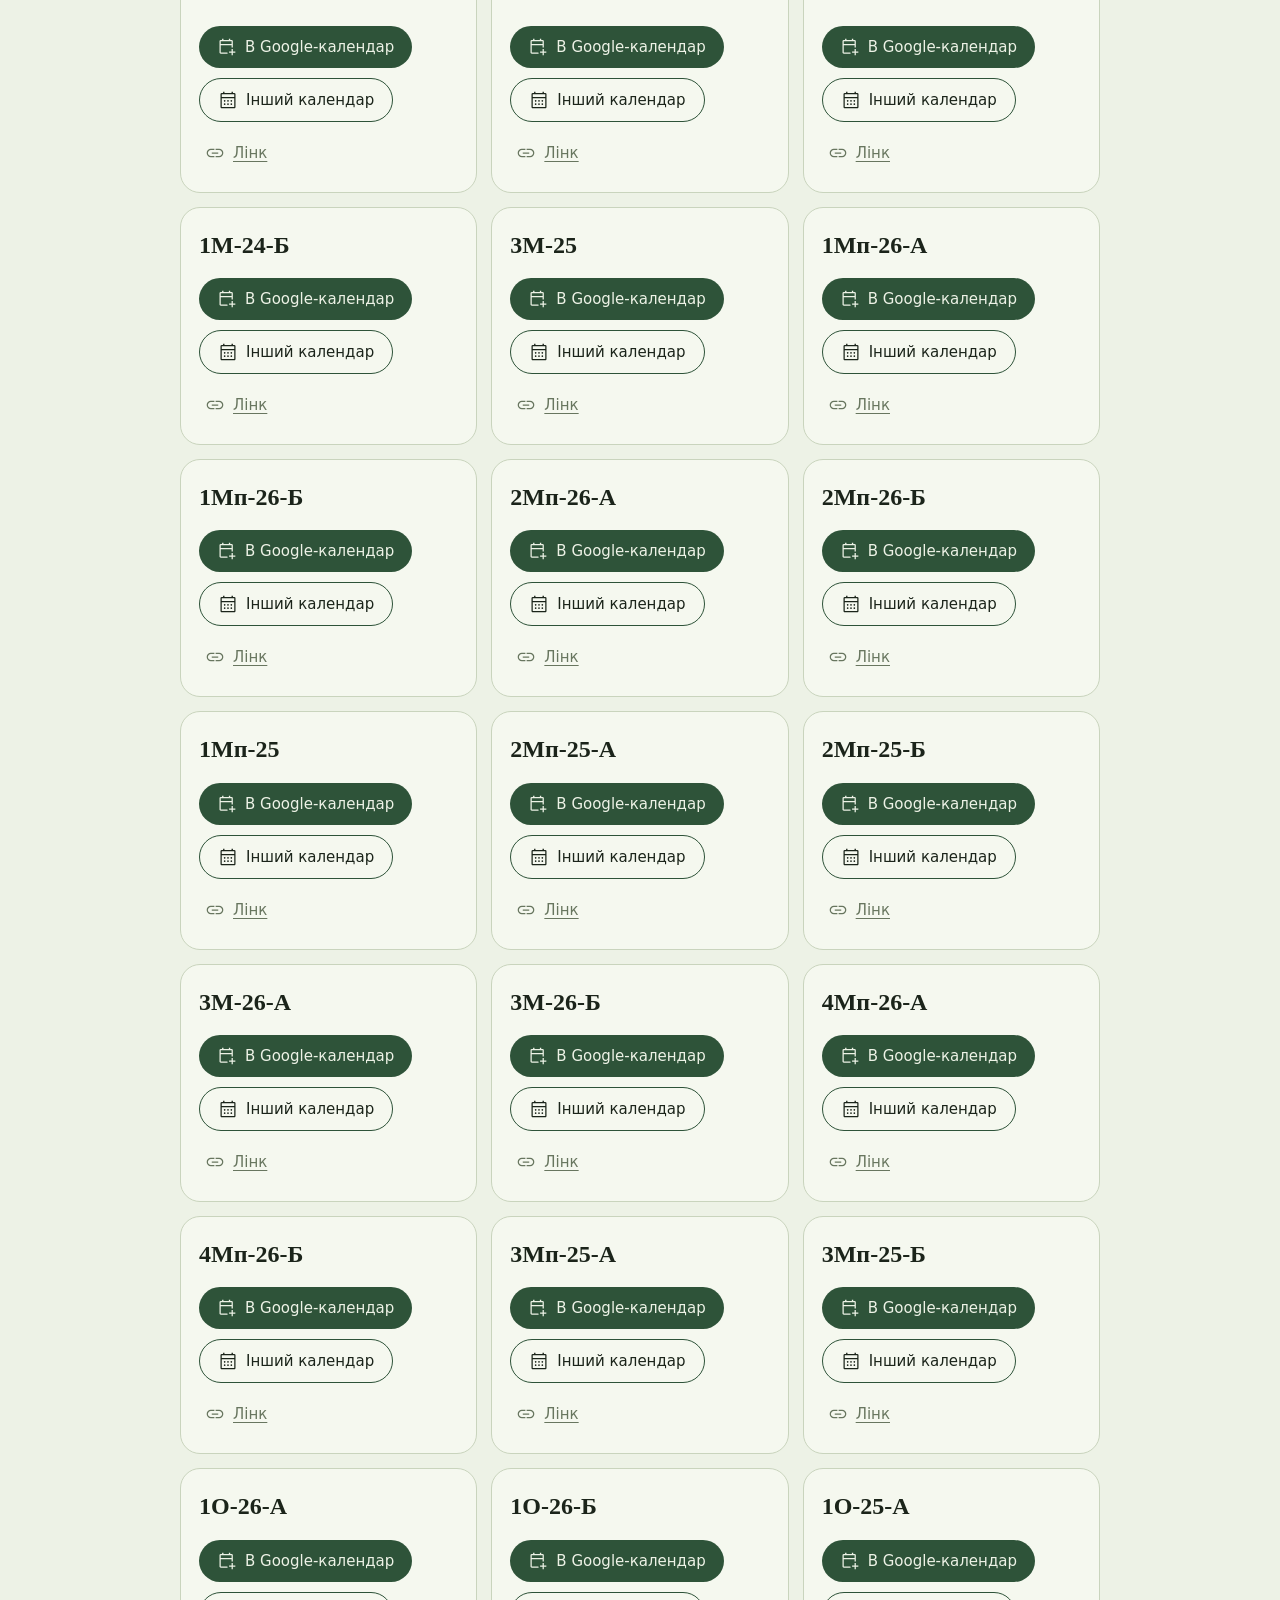
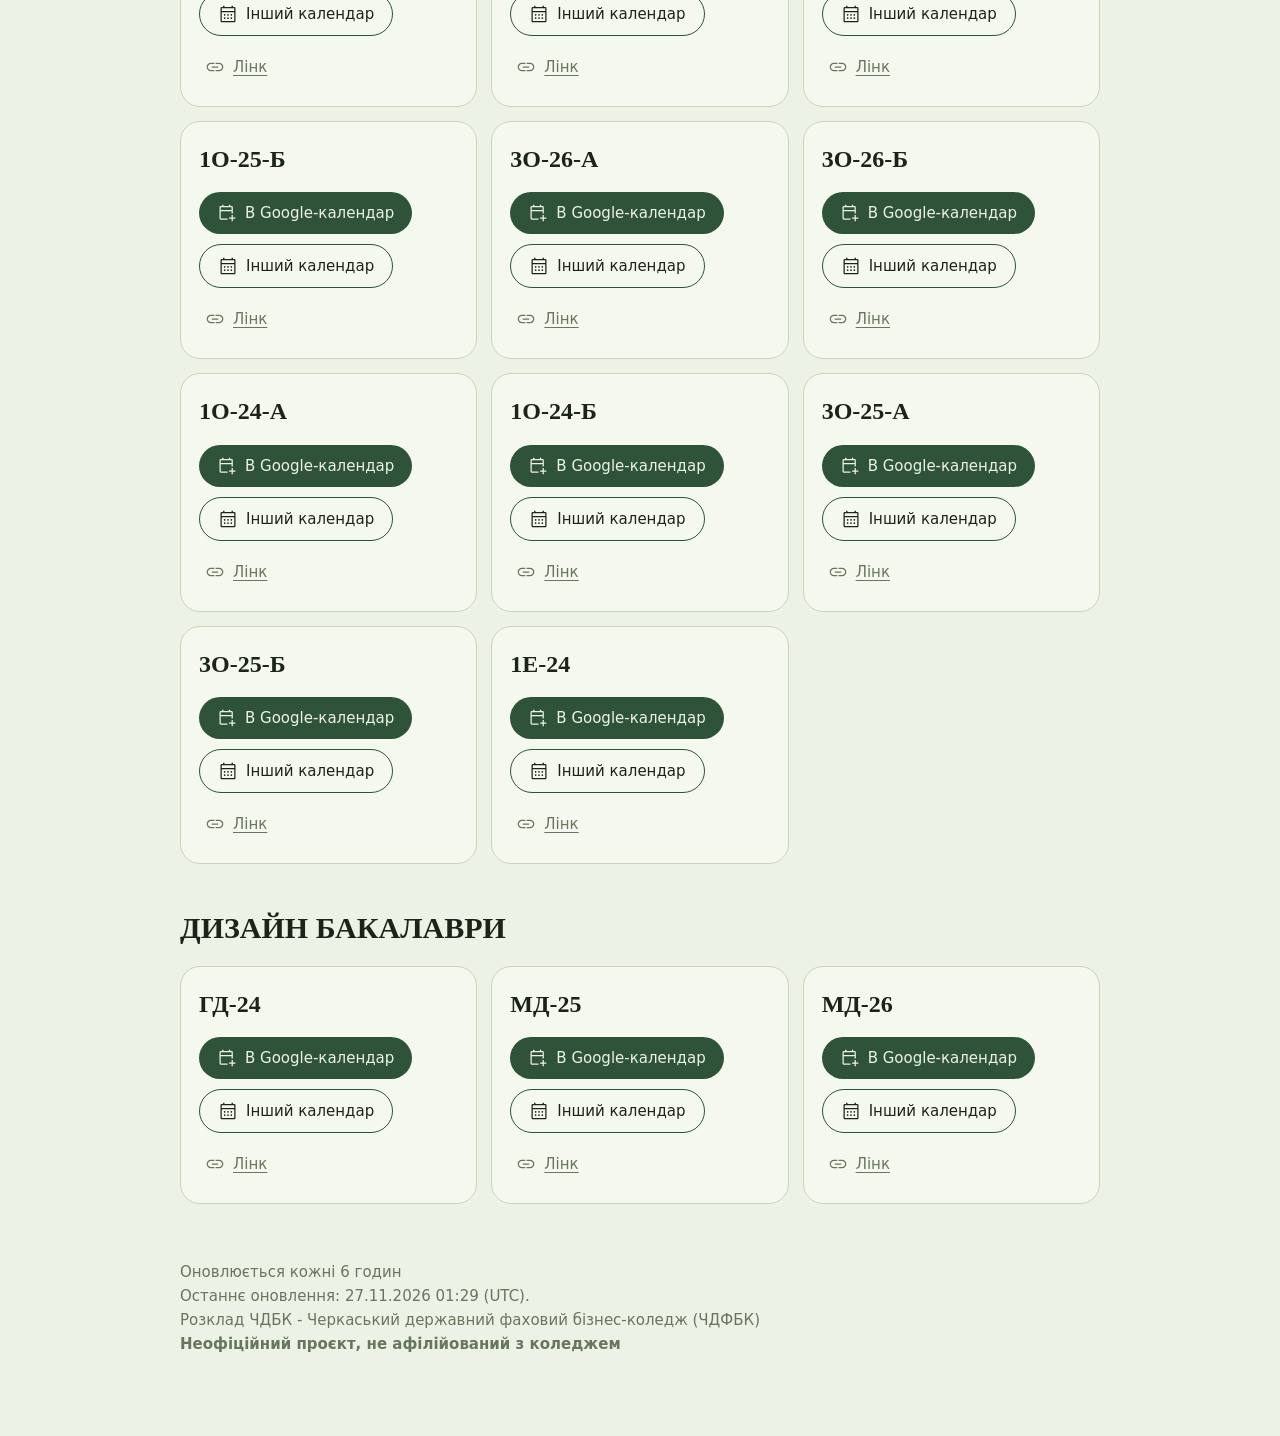
==== commit fa10c542: "regen calendars 2026-11-27" ====
--- a/index.html
+++ b/index.html
@@ -35,7 +35,7 @@
 <div id="pgrid"></div>
 <div class="row"><button class="btn out" id="pclose">Закрити</button></div></dialog>
 <footer>Оновлюється кожні 6 годин
-<br>Останнє оновлення: 26.11.2026 16:24 (UTC).
+<br>Останнє оновлення: 27.11.2026 01:29 (UTC).
 <br>Розклад ЧДБК - Черкаський державний фаховий бізнес-коледж (ЧДФБК)
 <br><b>Неофіційний проєкт, не афілійований з коледжем</b></footer>
 <script>
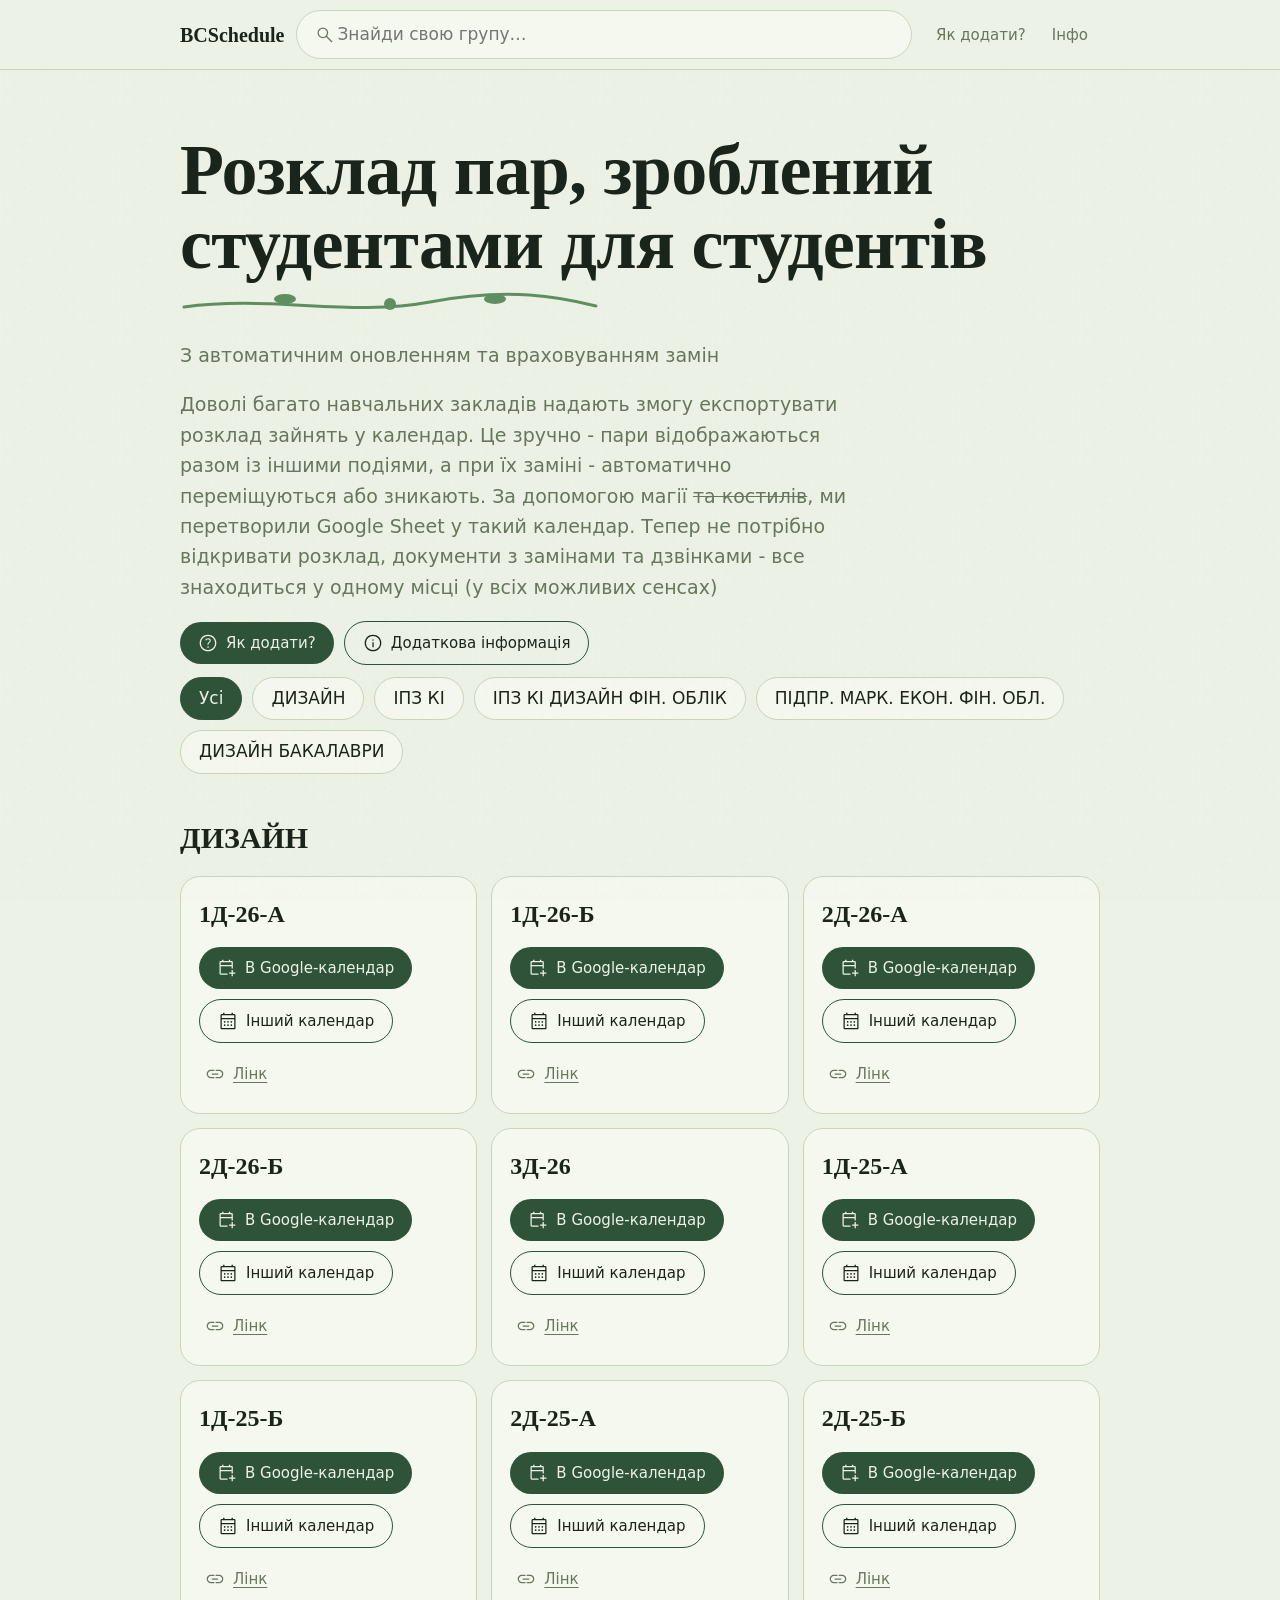
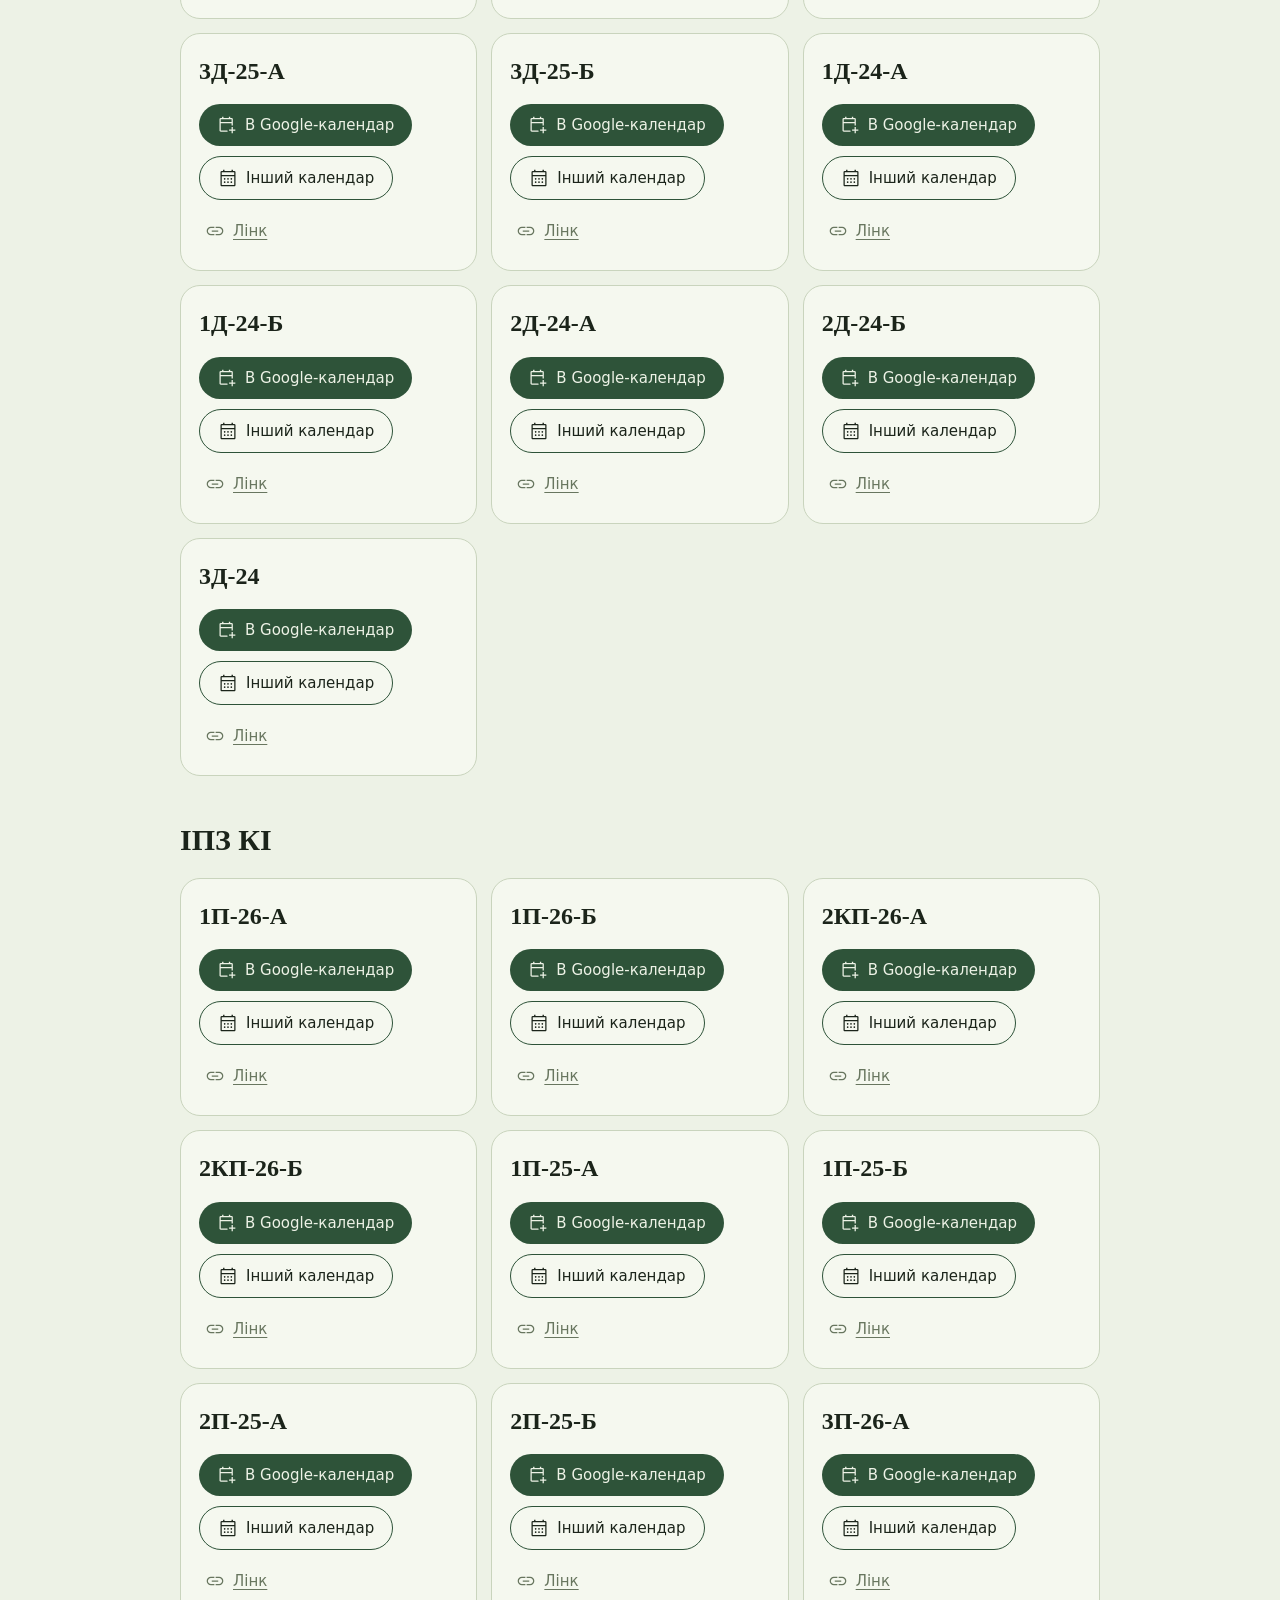
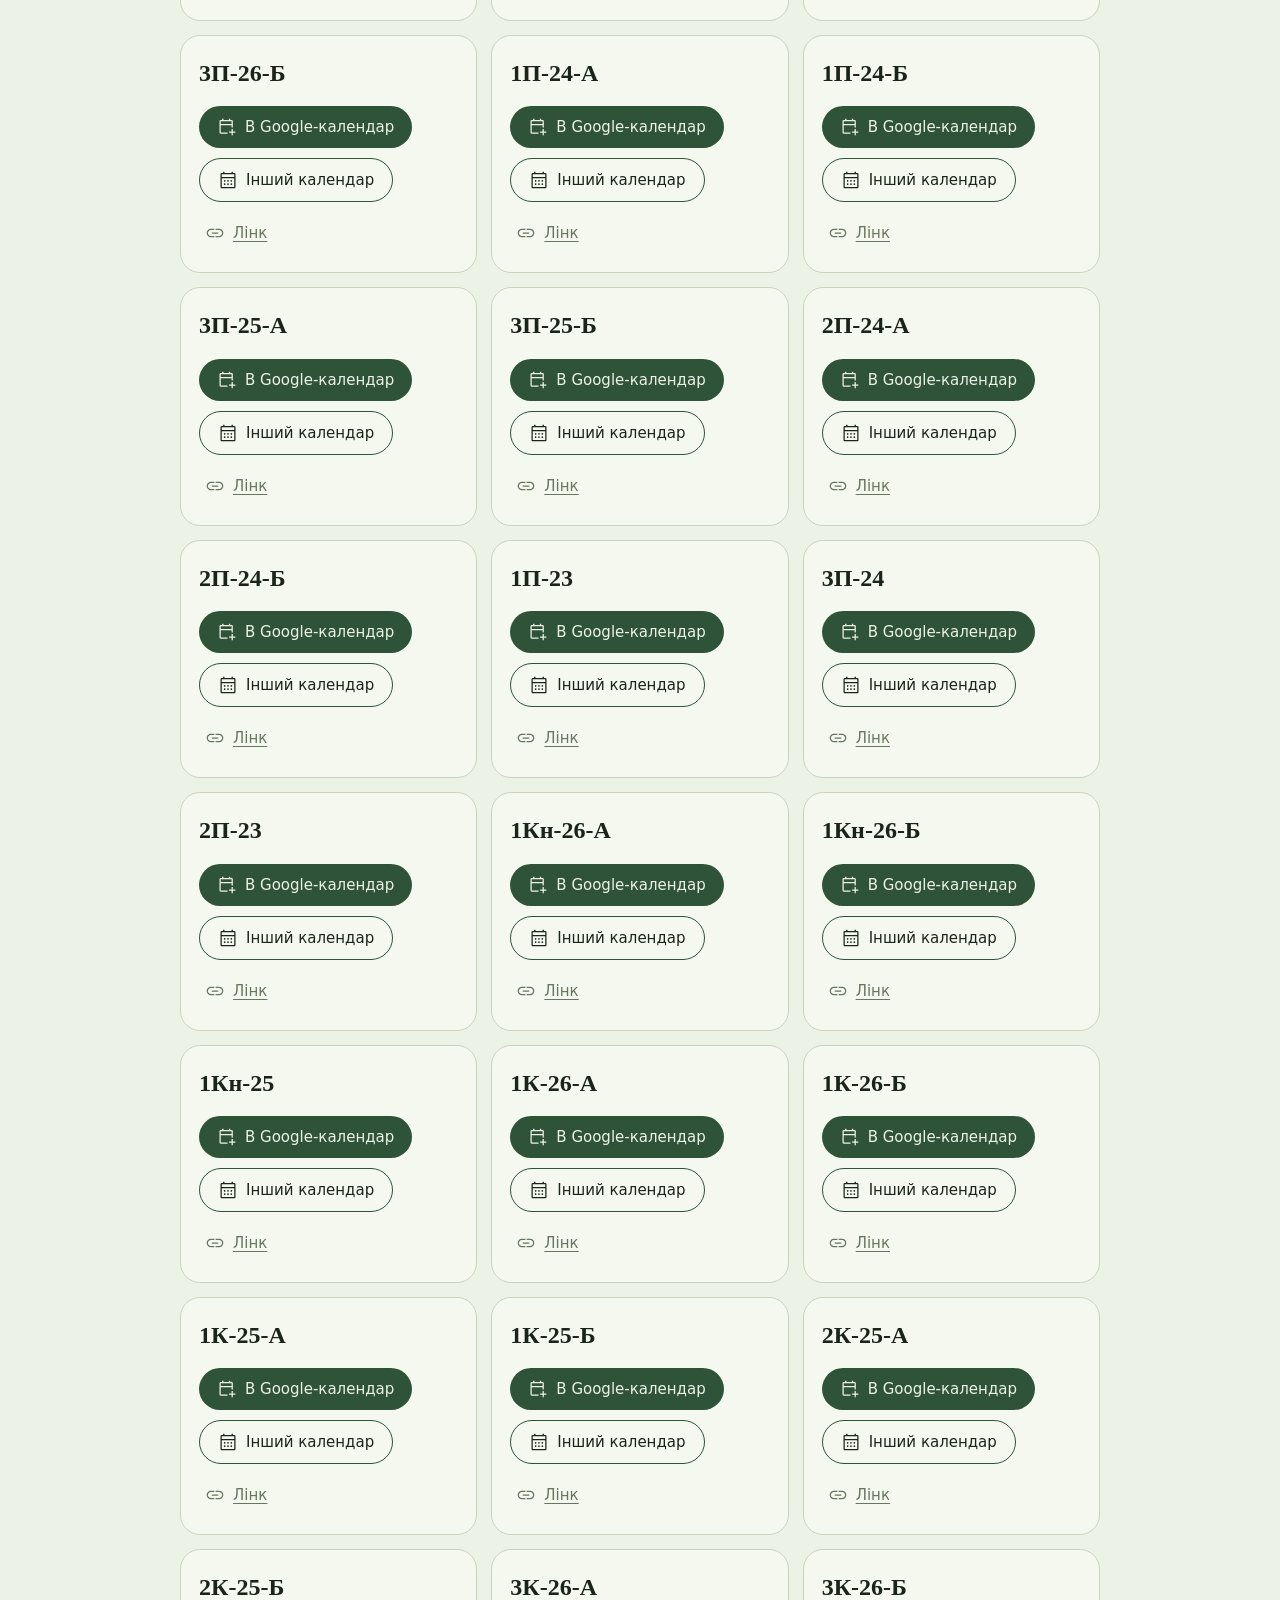
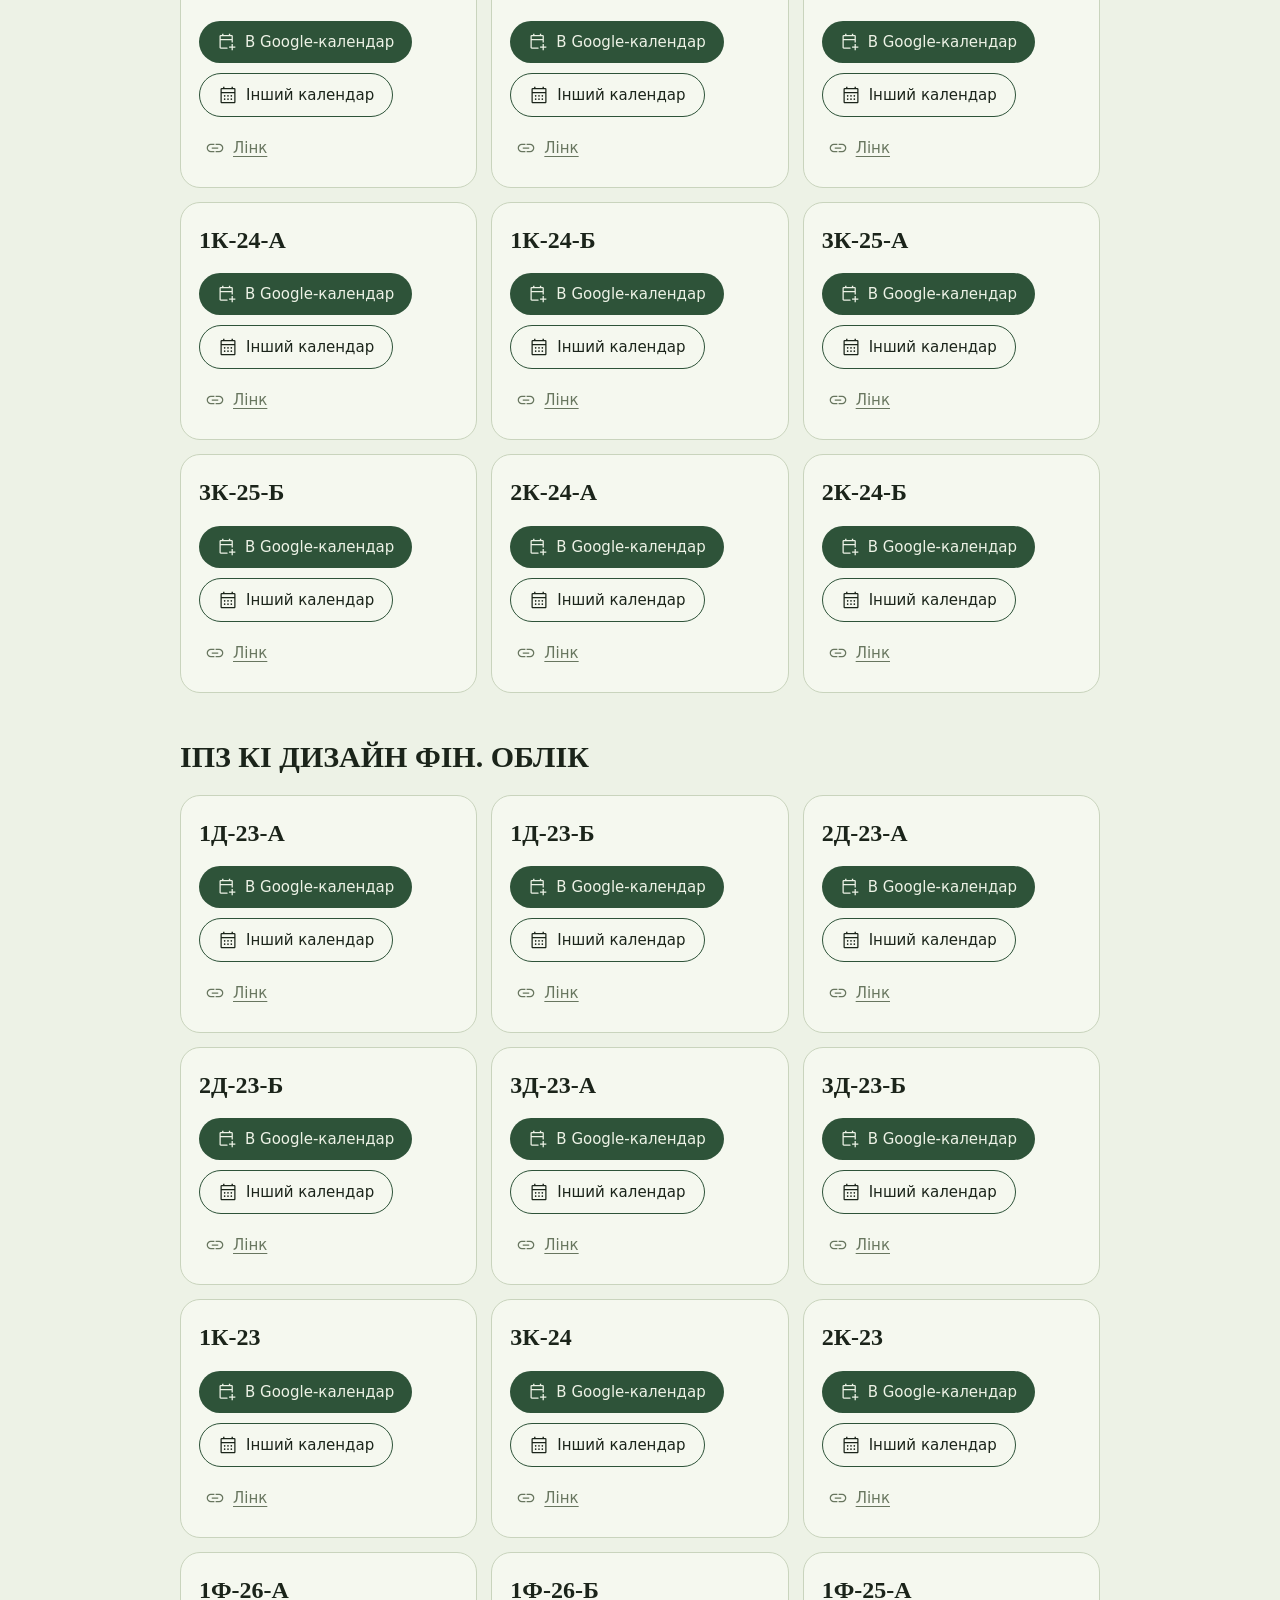
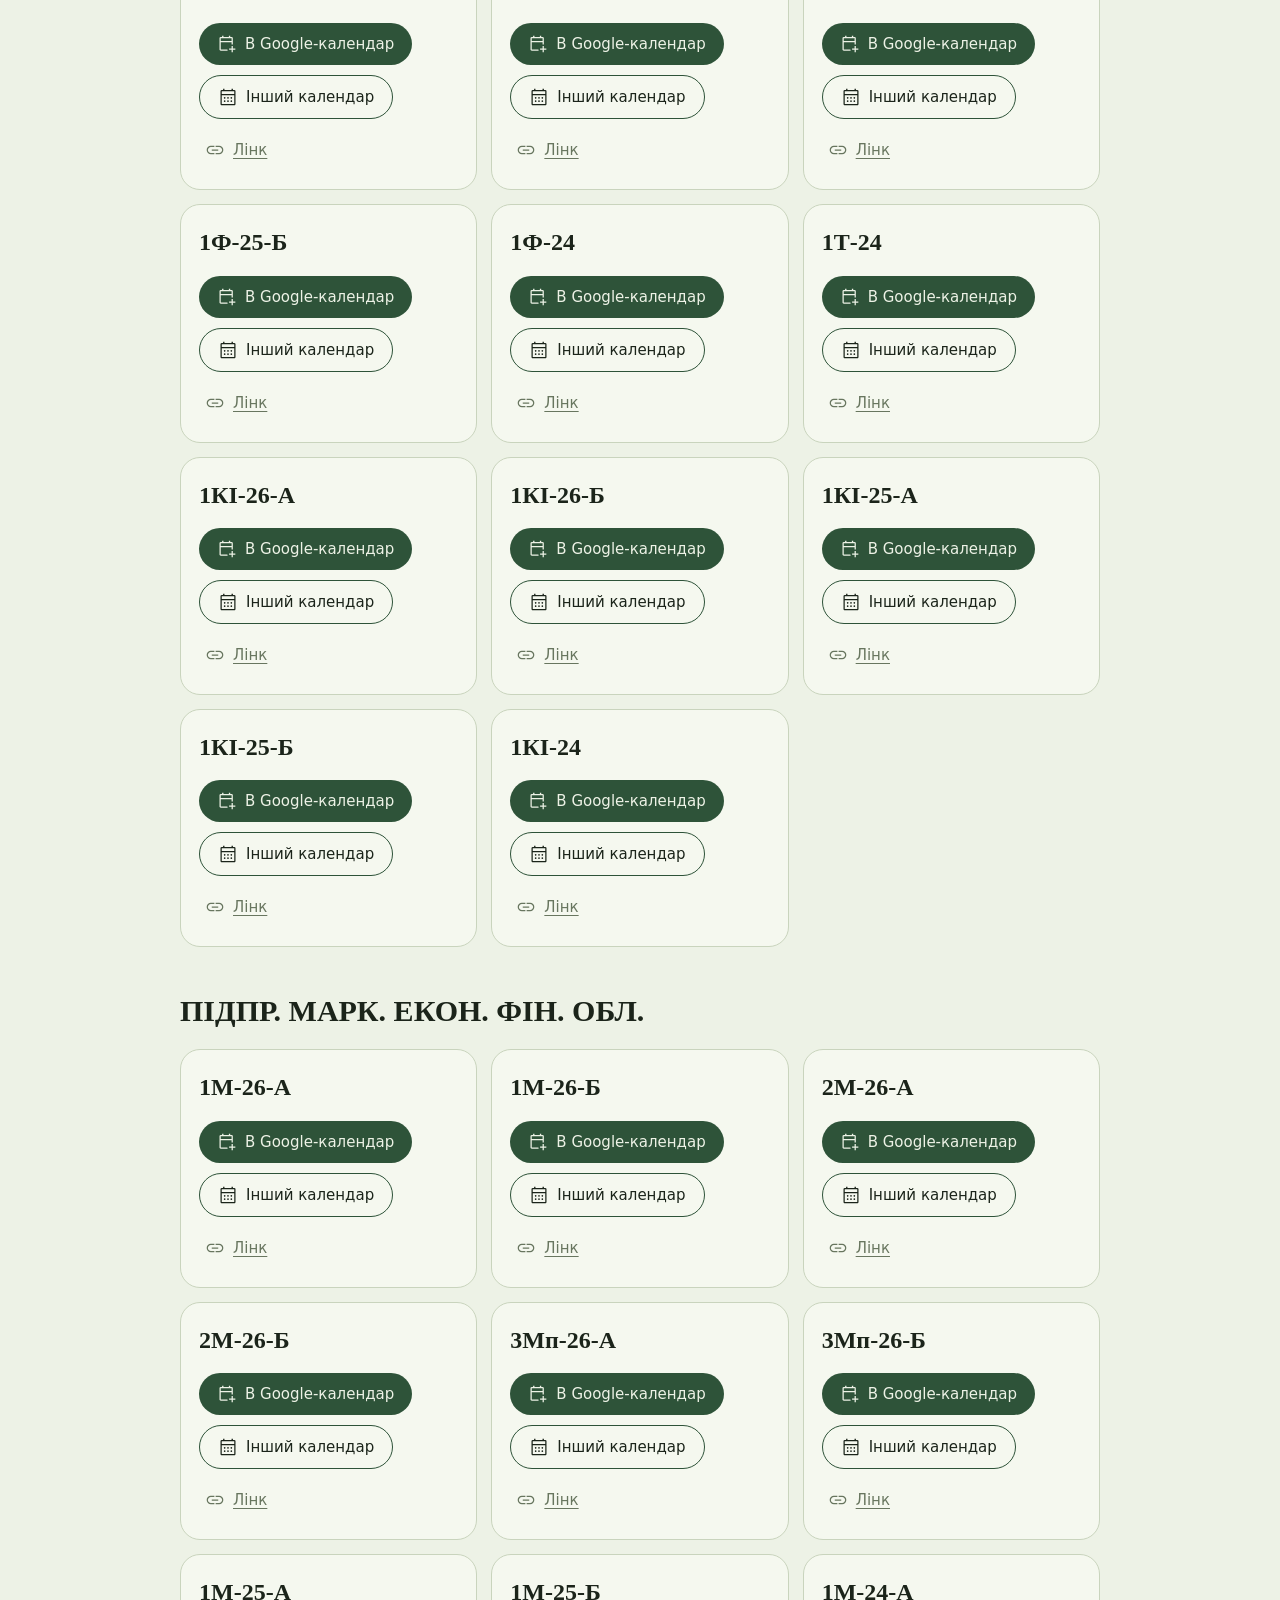
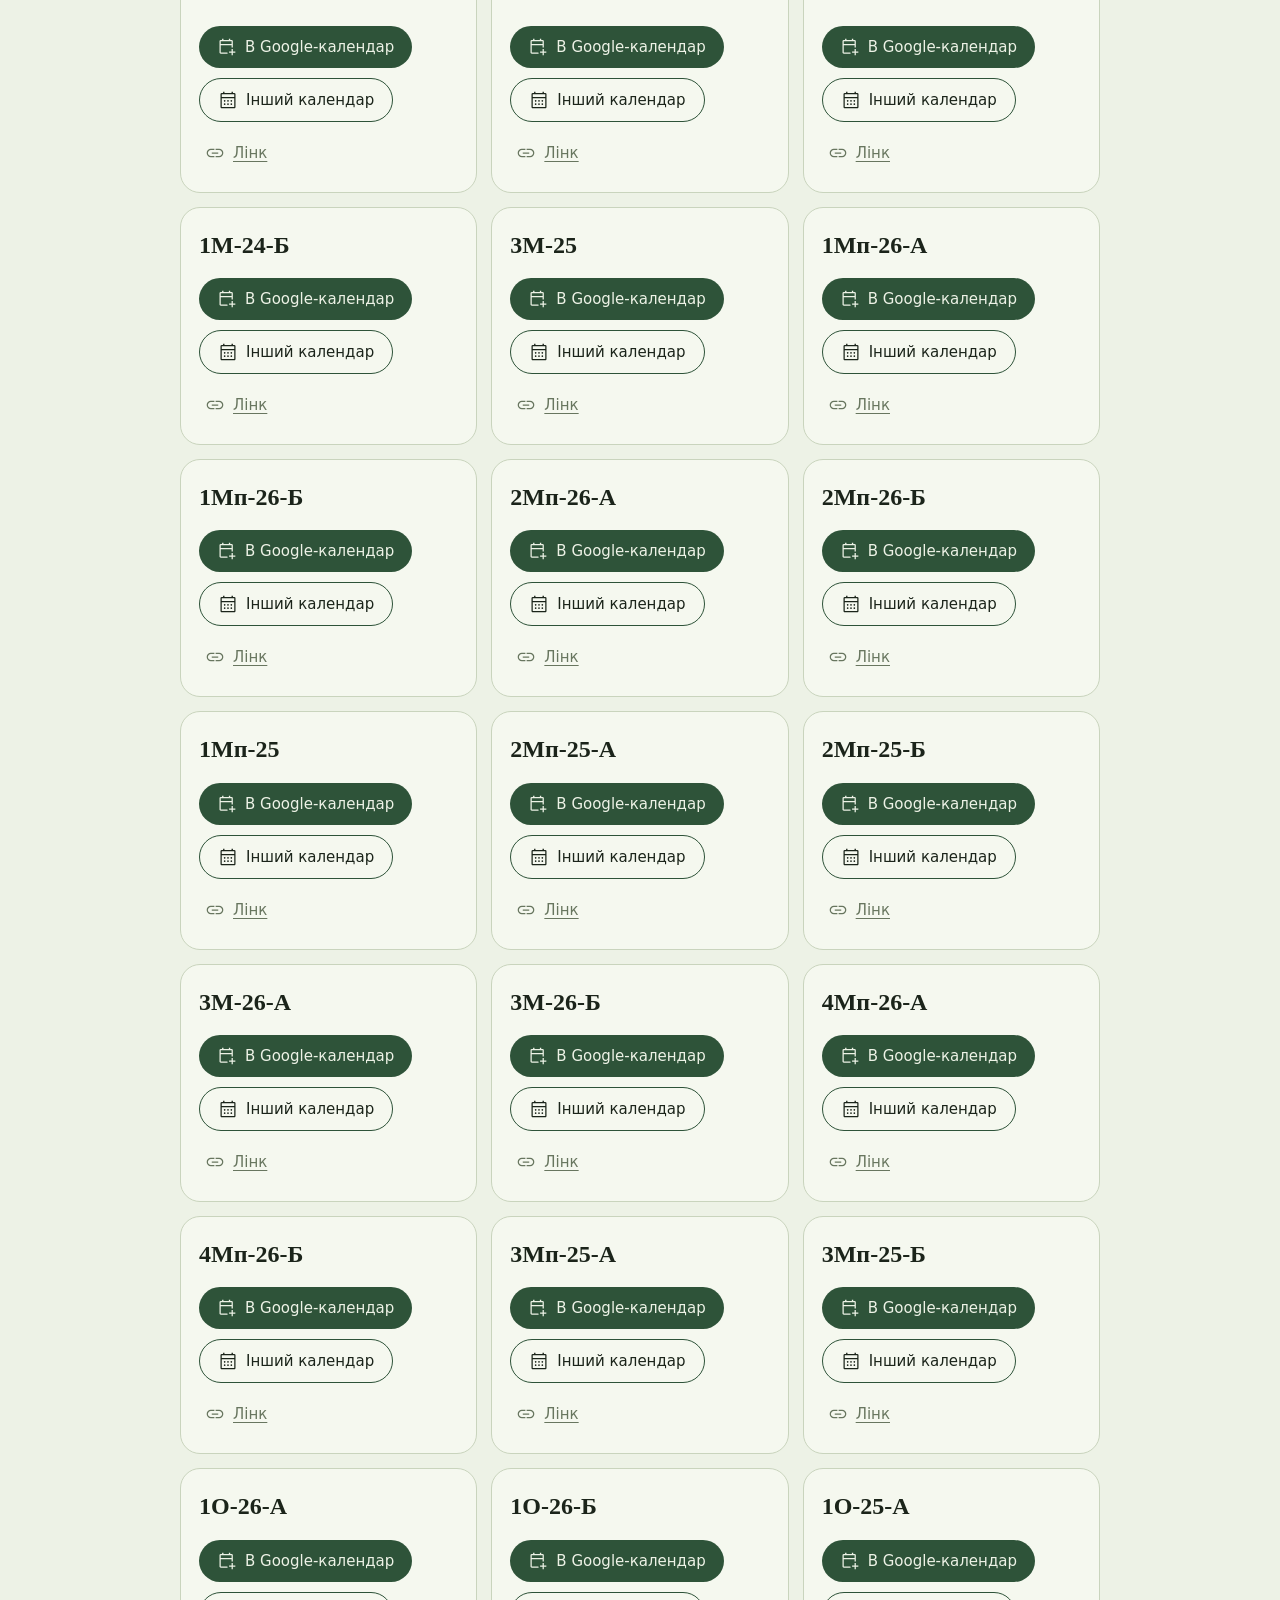
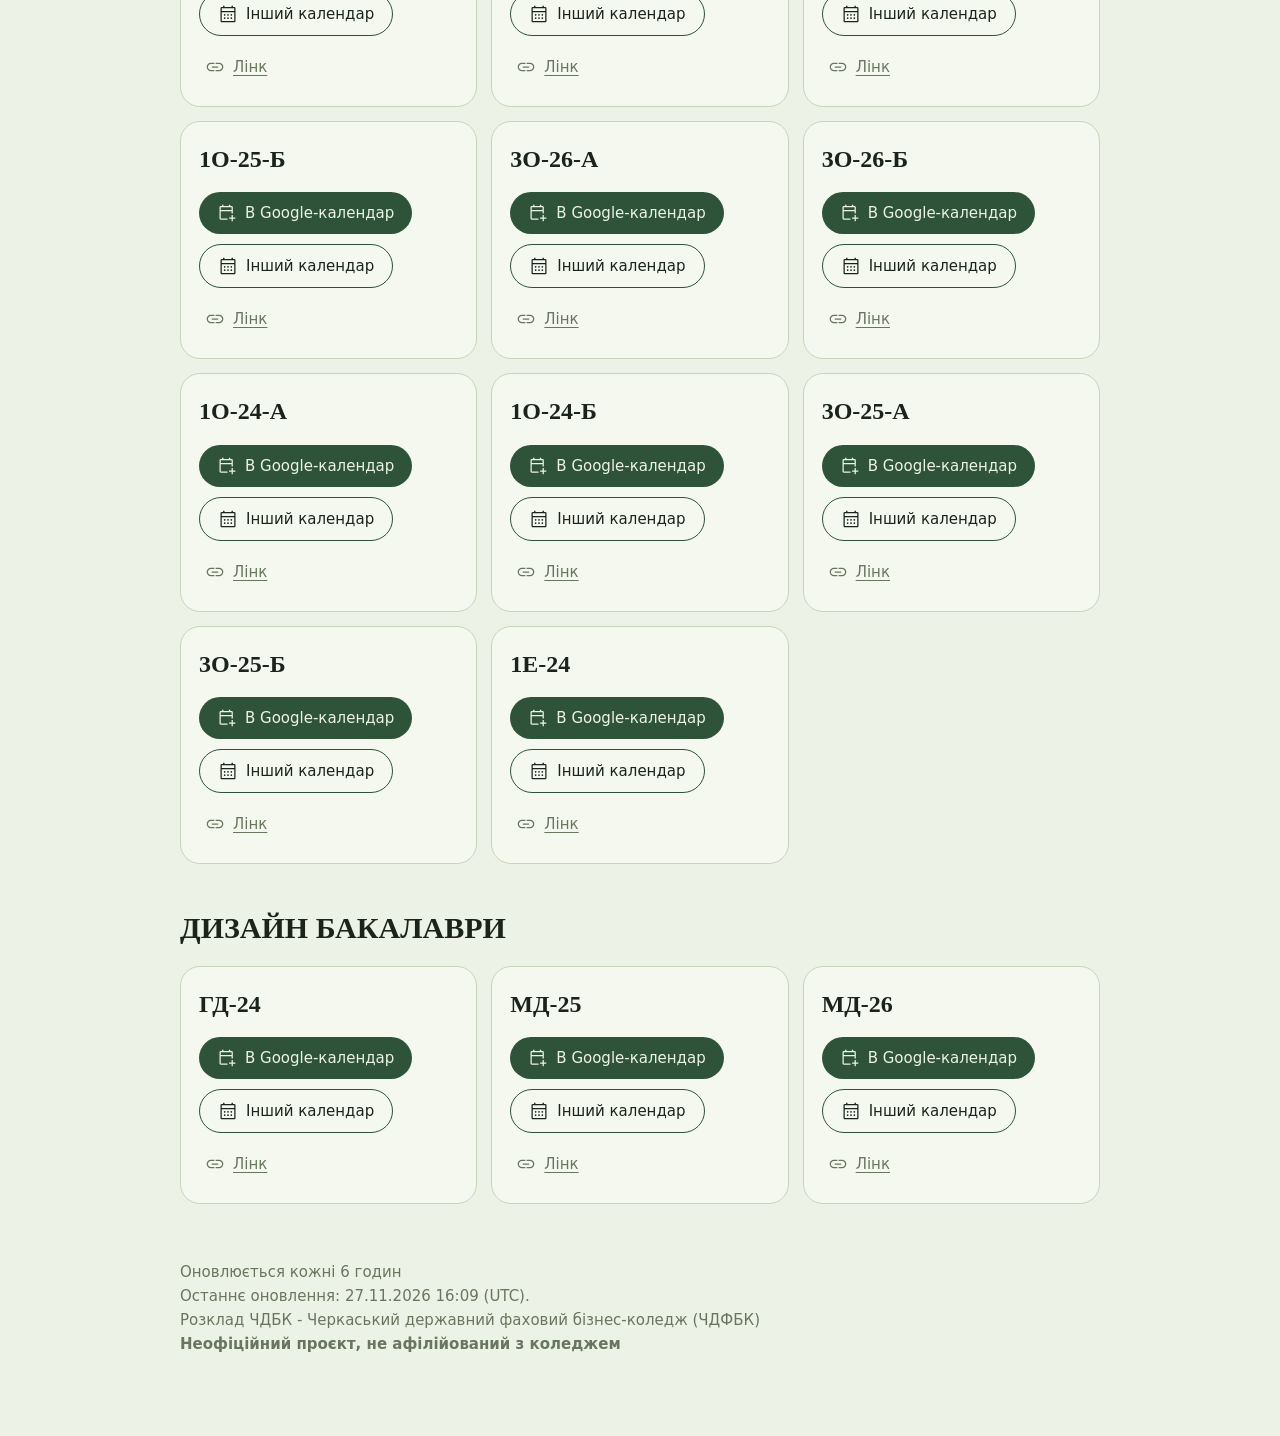
==== commit 83507cef: "regen calendars 2026-11-27" ====
--- a/index.html
+++ b/index.html
@@ -35,7 +35,7 @@
 <div id="pgrid"></div>
 <div class="row"><button class="btn out" id="pclose">Закрити</button></div></dialog>
 <footer>Оновлюється кожні 6 годин
-<br>Останнє оновлення: 27.11.2026 01:29 (UTC).
+<br>Останнє оновлення: 27.11.2026 16:09 (UTC).
 <br>Розклад ЧДБК - Черкаський державний фаховий бізнес-коледж (ЧДФБК)
 <br><b>Неофіційний проєкт, не афілійований з коледжем</b></footer>
 <script>
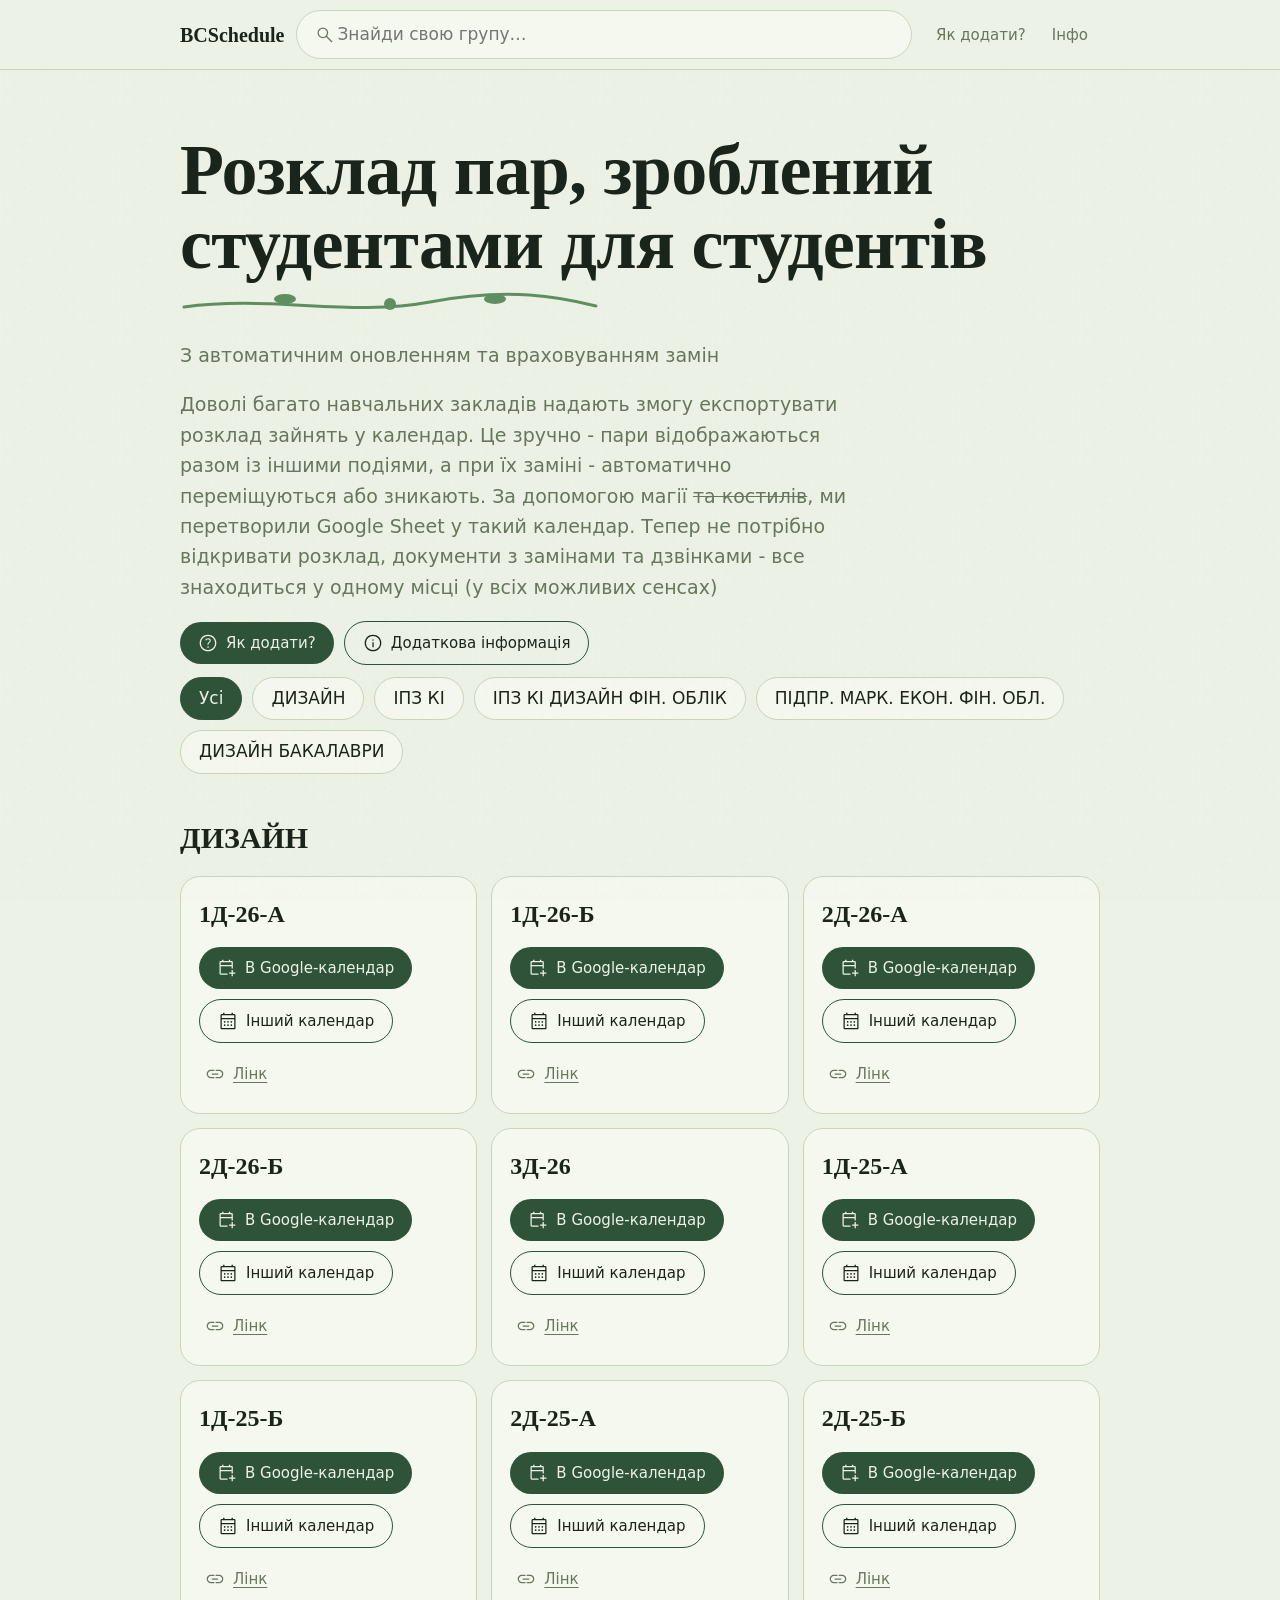
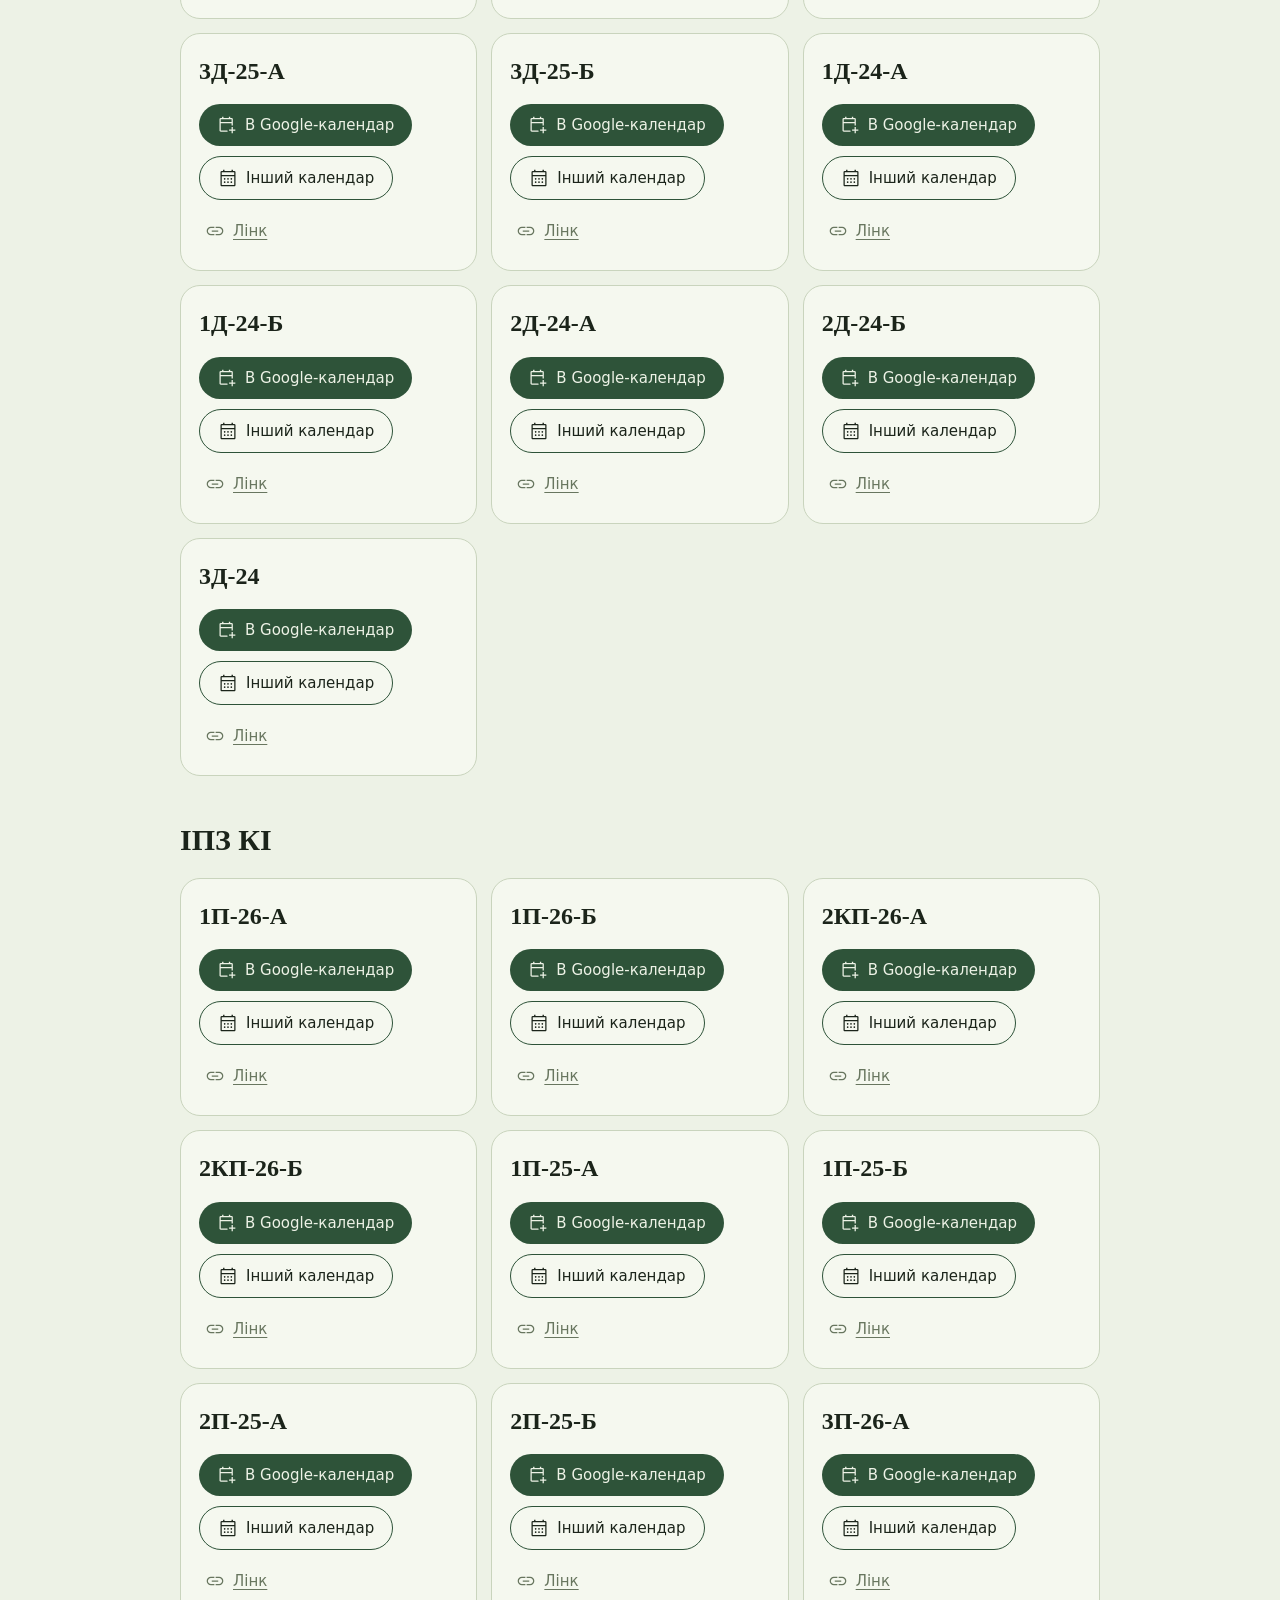
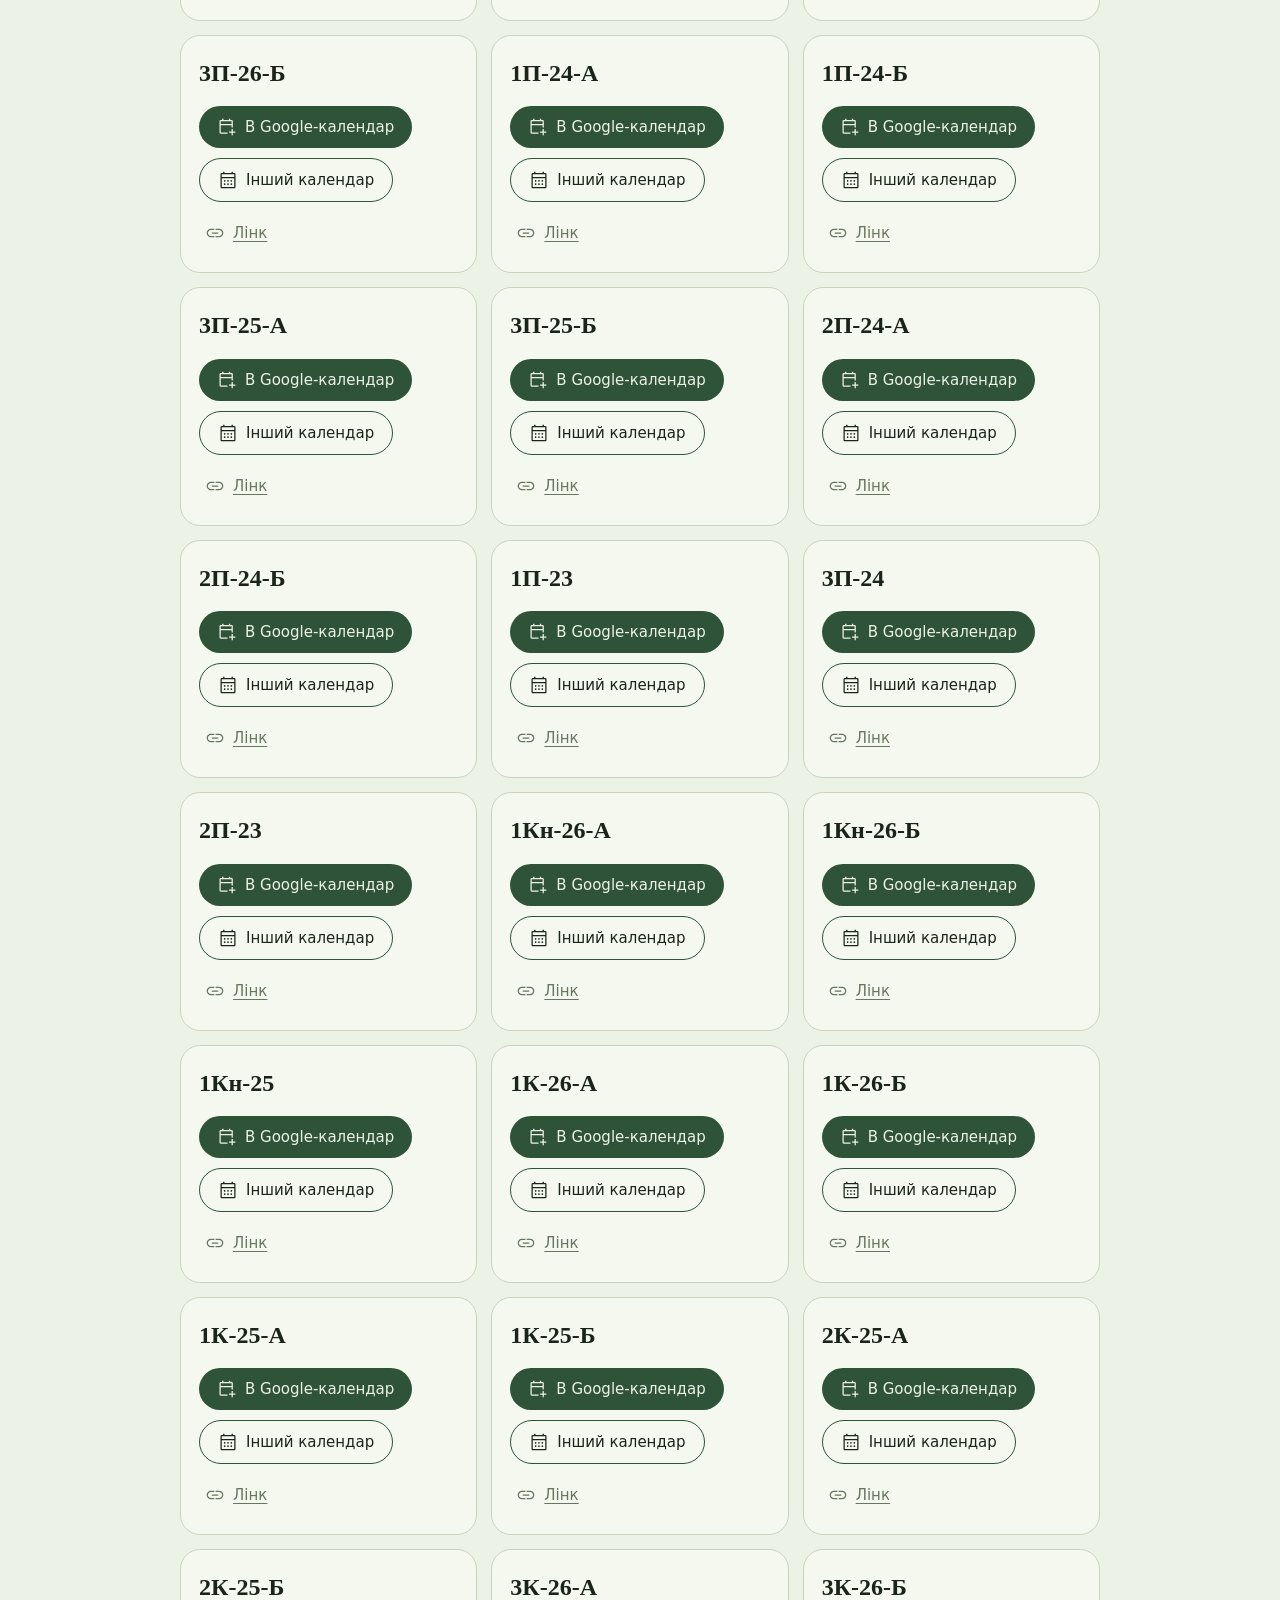
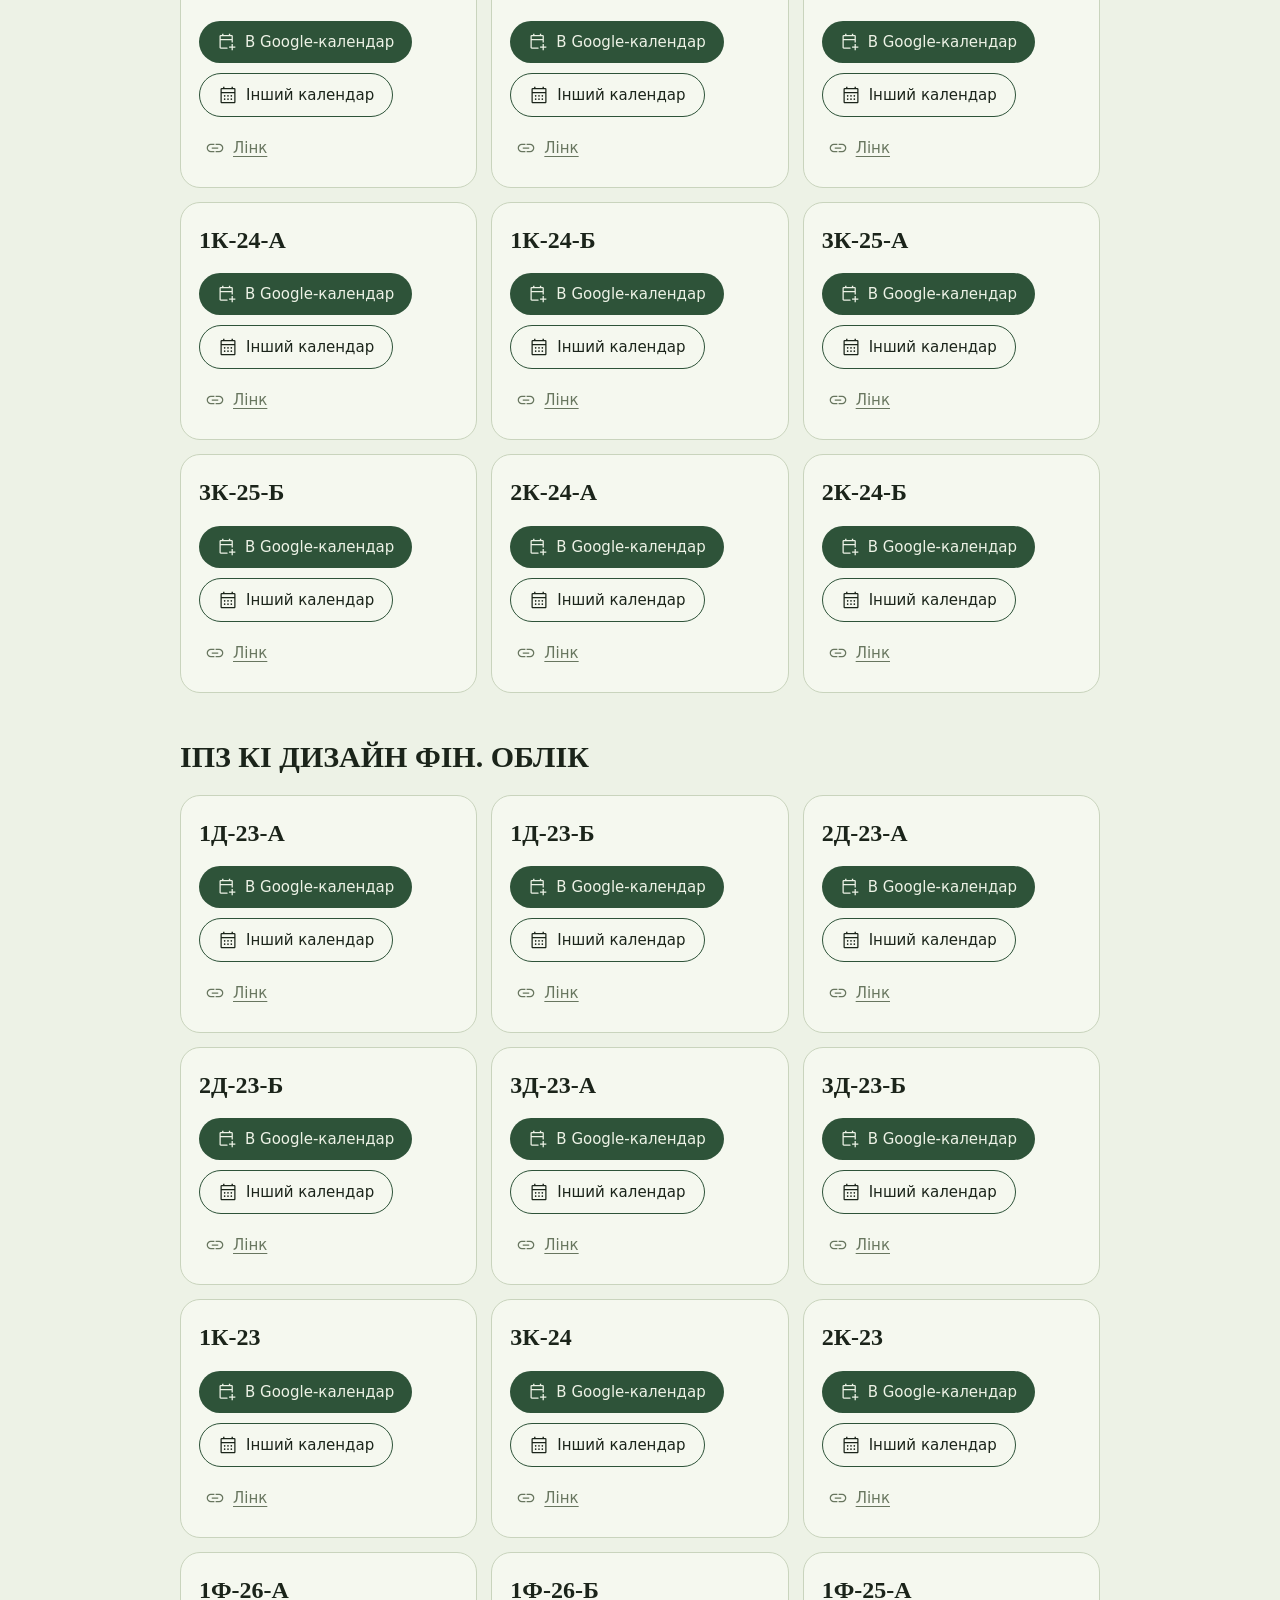
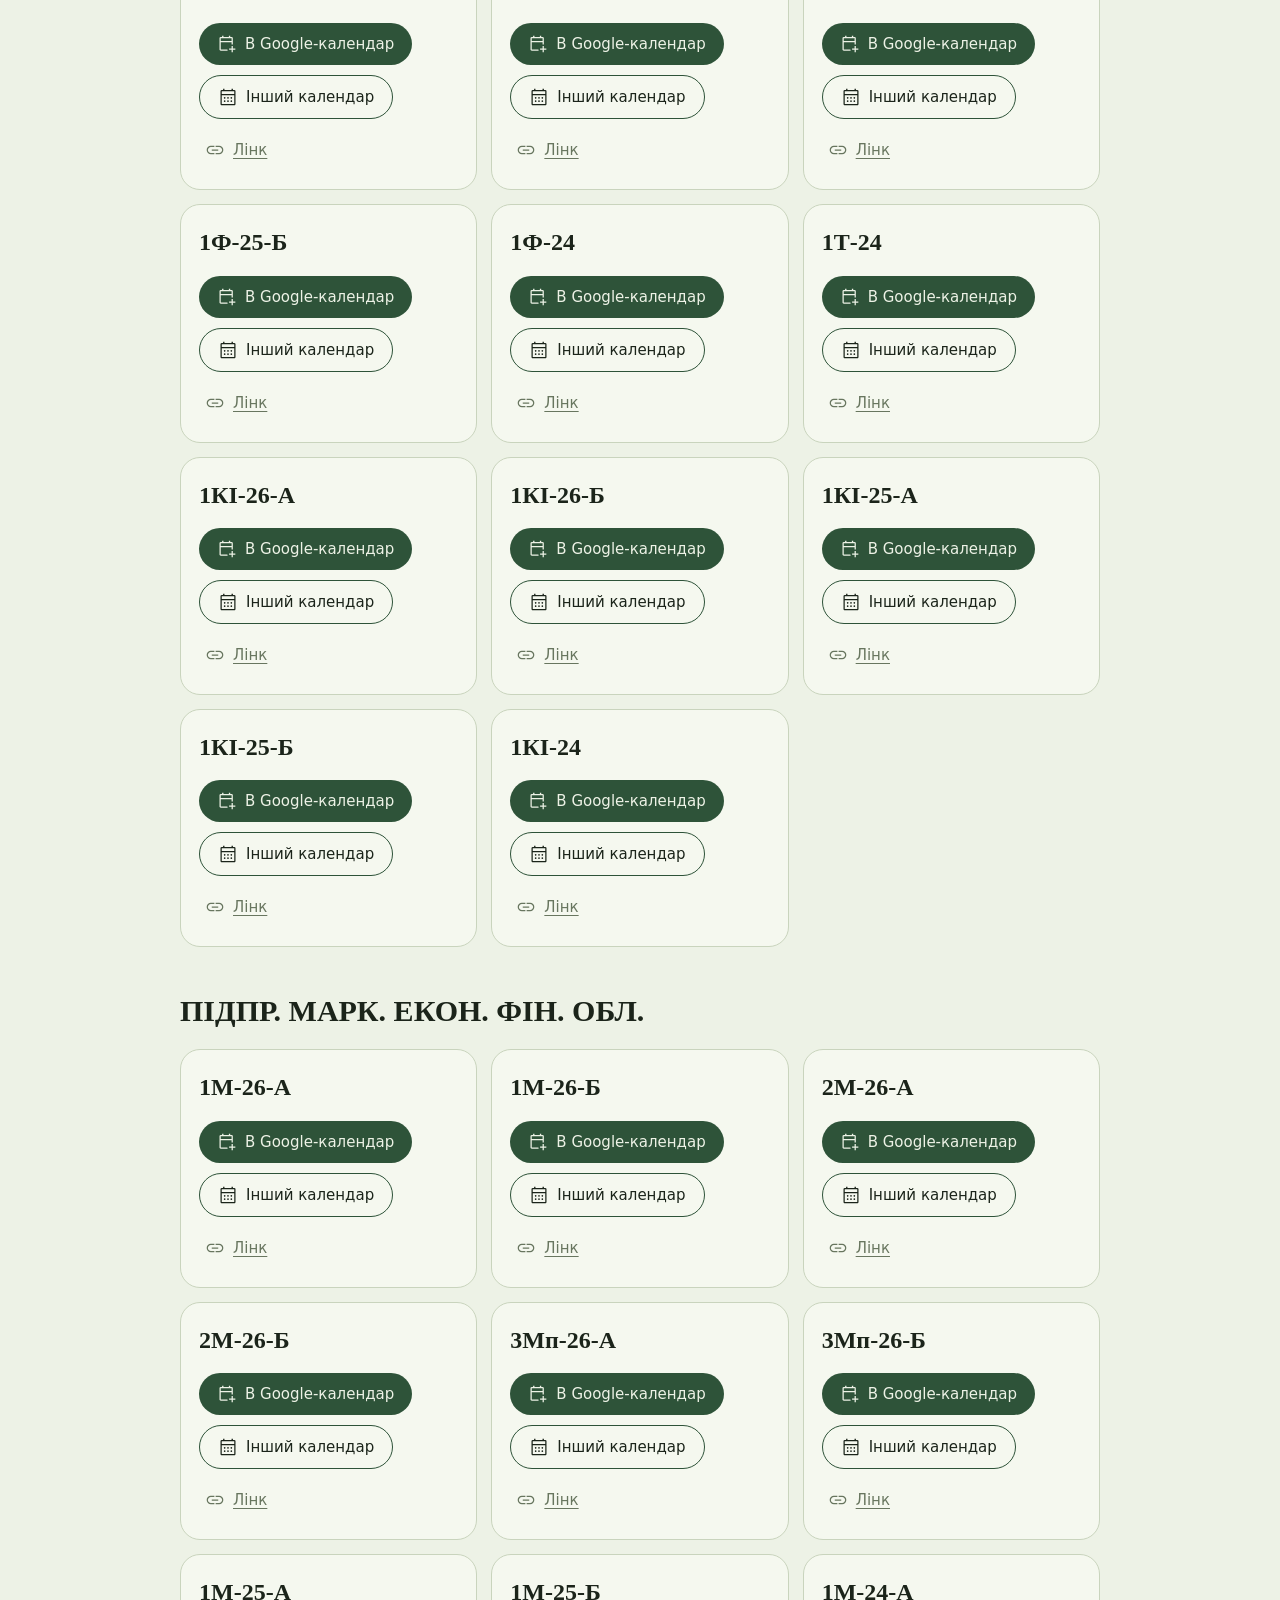
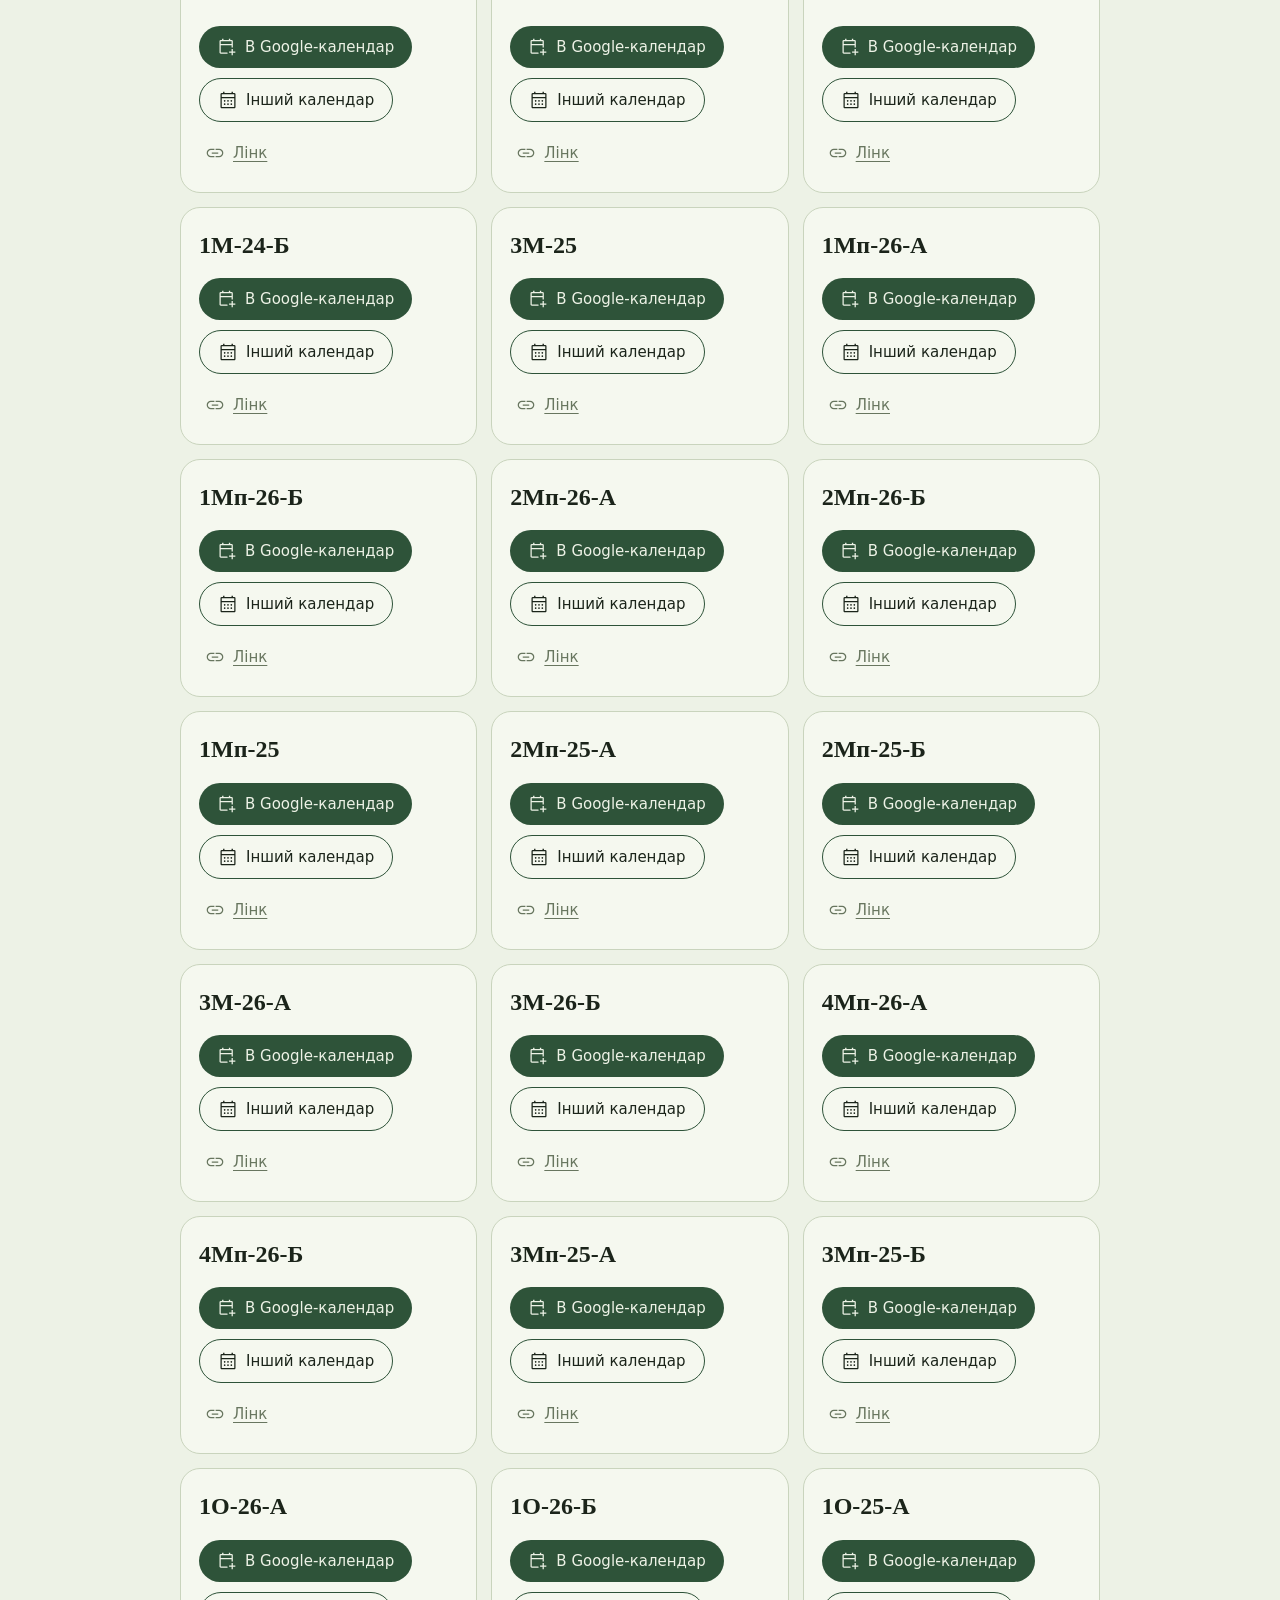
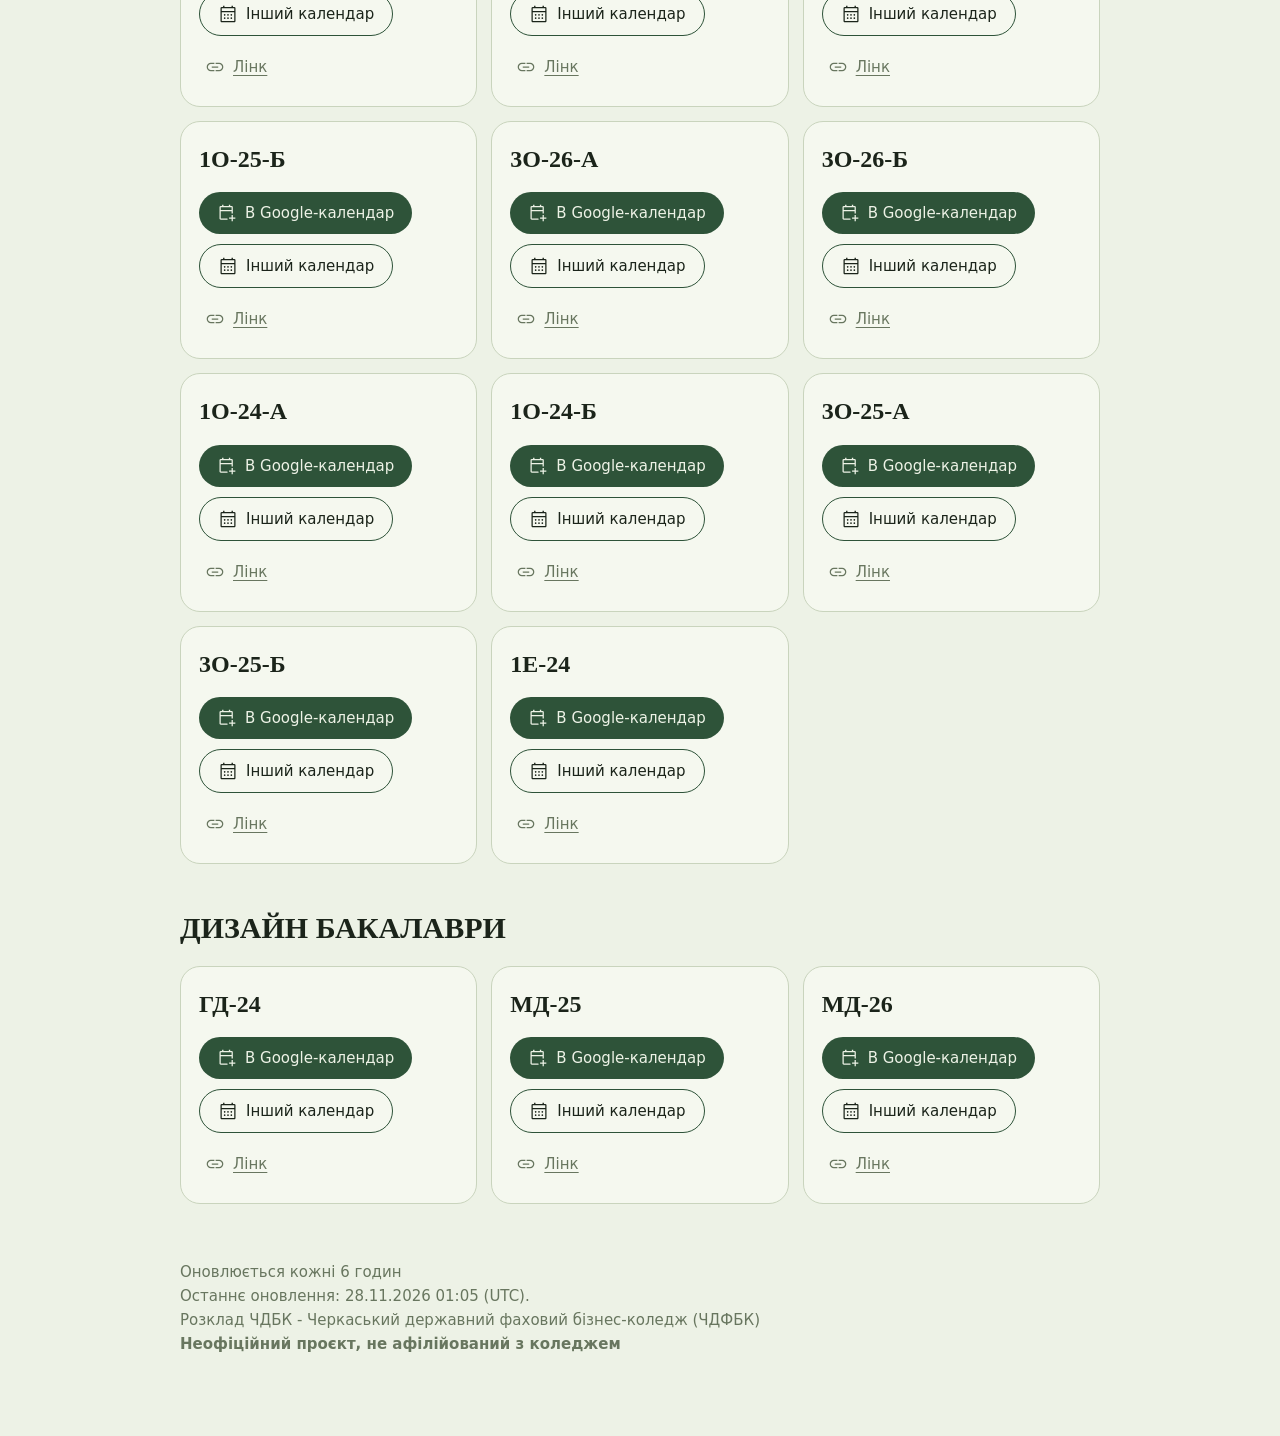
==== commit 6b7f33c0: "regen calendars 2026-11-28" ====
--- a/index.html
+++ b/index.html
@@ -35,7 +35,7 @@
 <div id="pgrid"></div>
 <div class="row"><button class="btn out" id="pclose">Закрити</button></div></dialog>
 <footer>Оновлюється кожні 6 годин
-<br>Останнє оновлення: 27.11.2026 16:09 (UTC).
+<br>Останнє оновлення: 28.11.2026 01:05 (UTC).
 <br>Розклад ЧДБК - Черкаський державний фаховий бізнес-коледж (ЧДФБК)
 <br><b>Неофіційний проєкт, не афілійований з коледжем</b></footer>
 <script>
